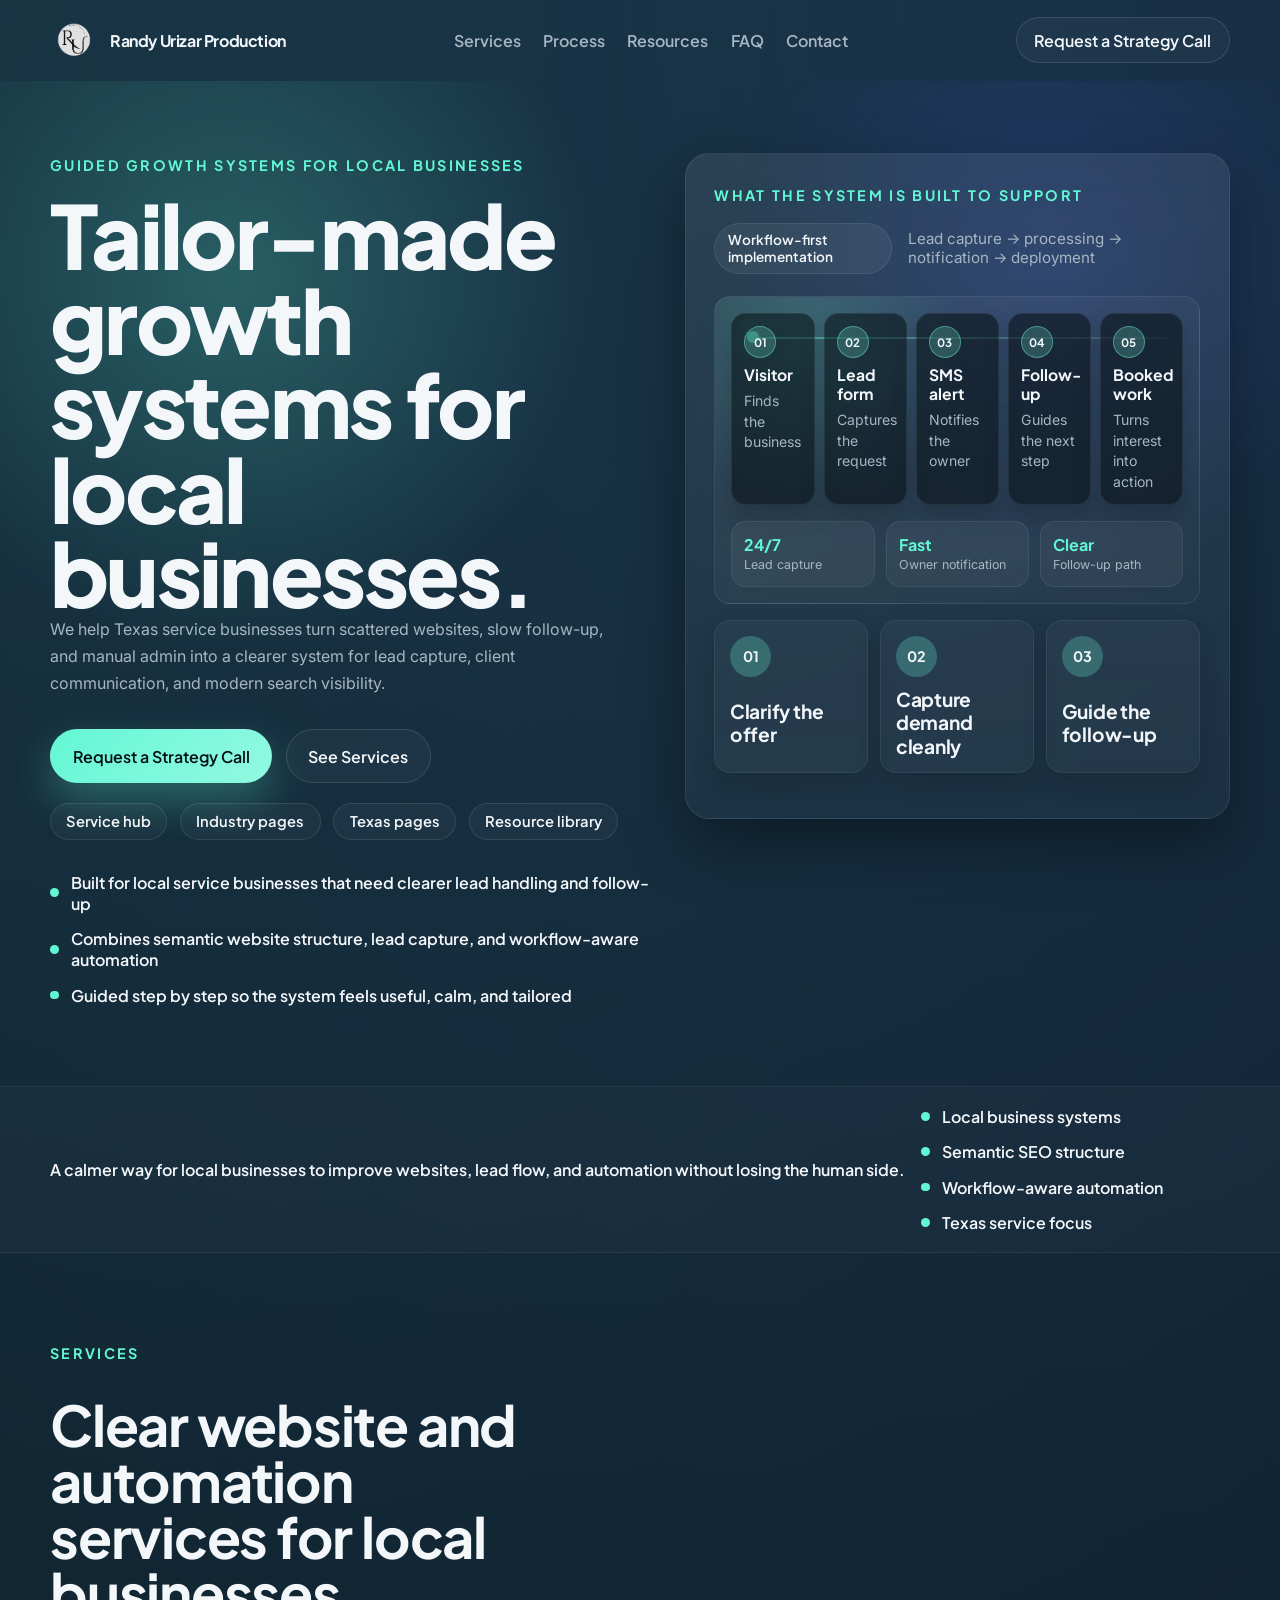
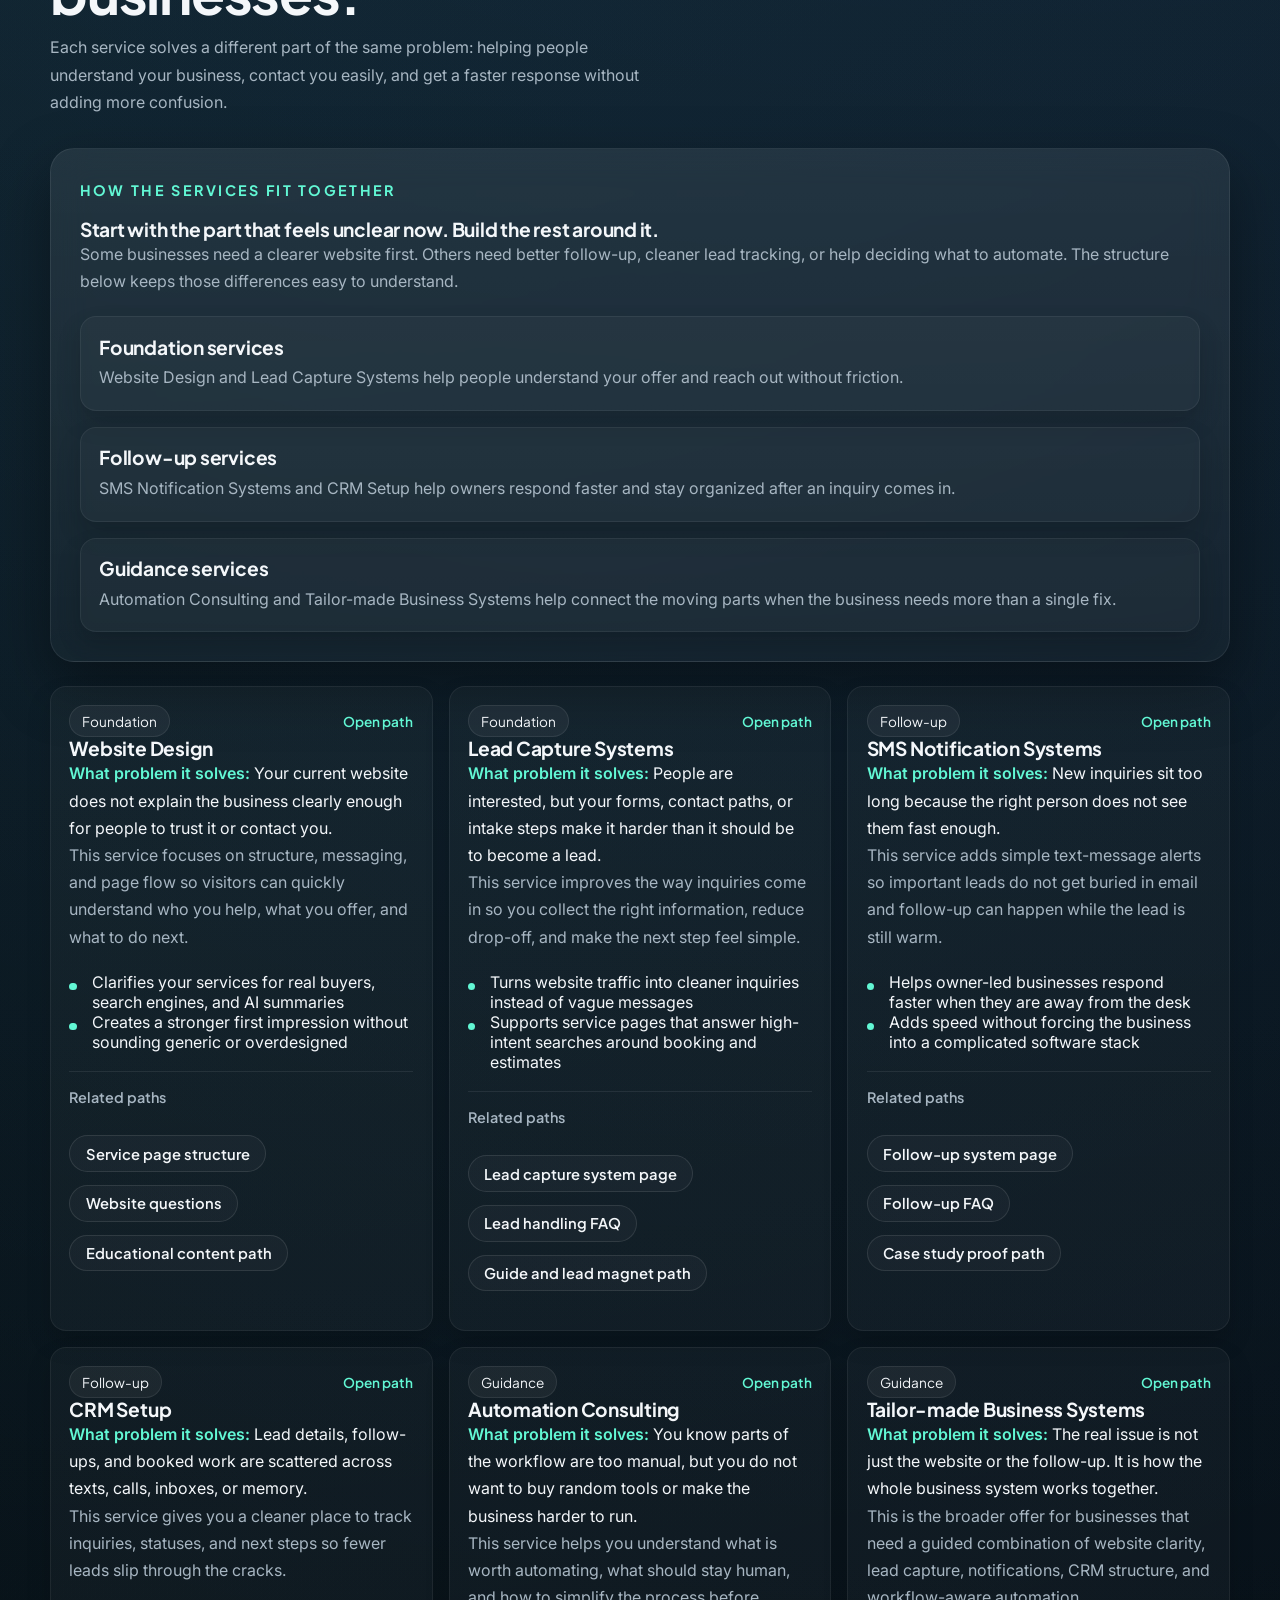
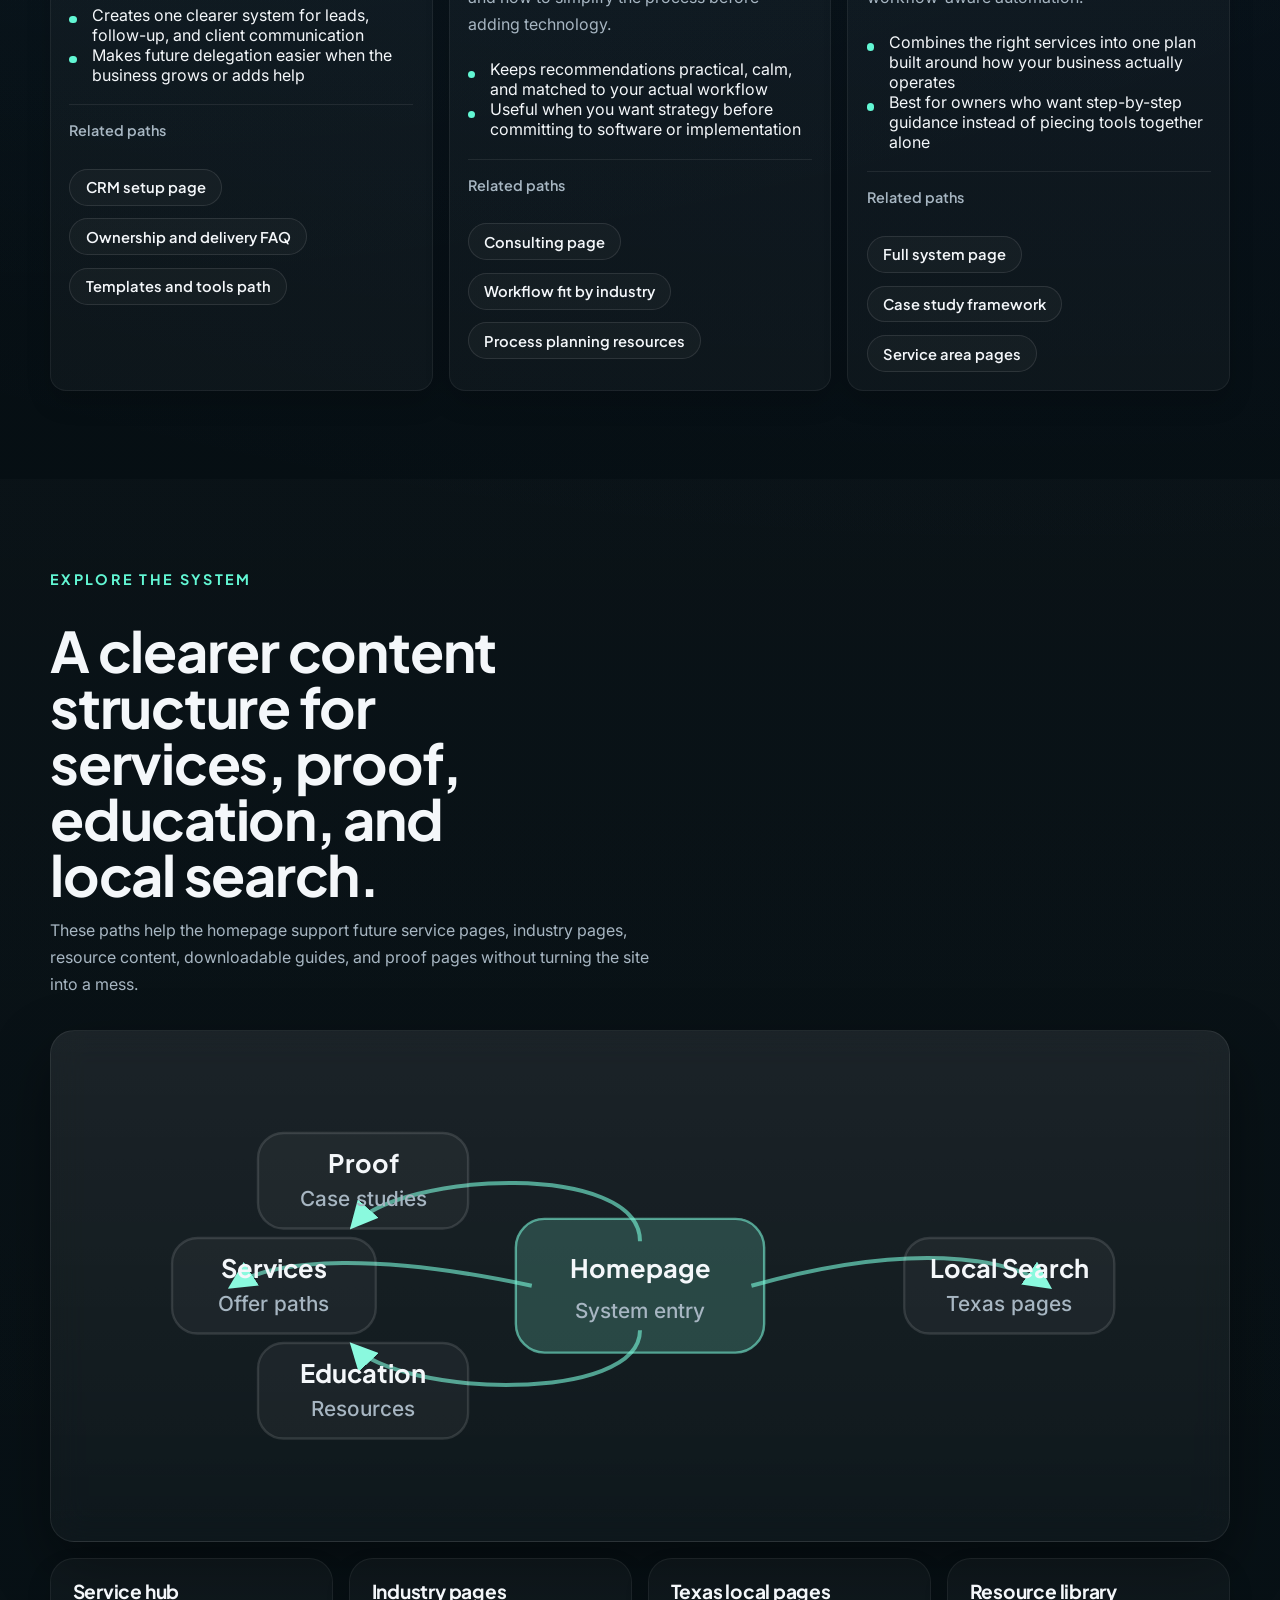
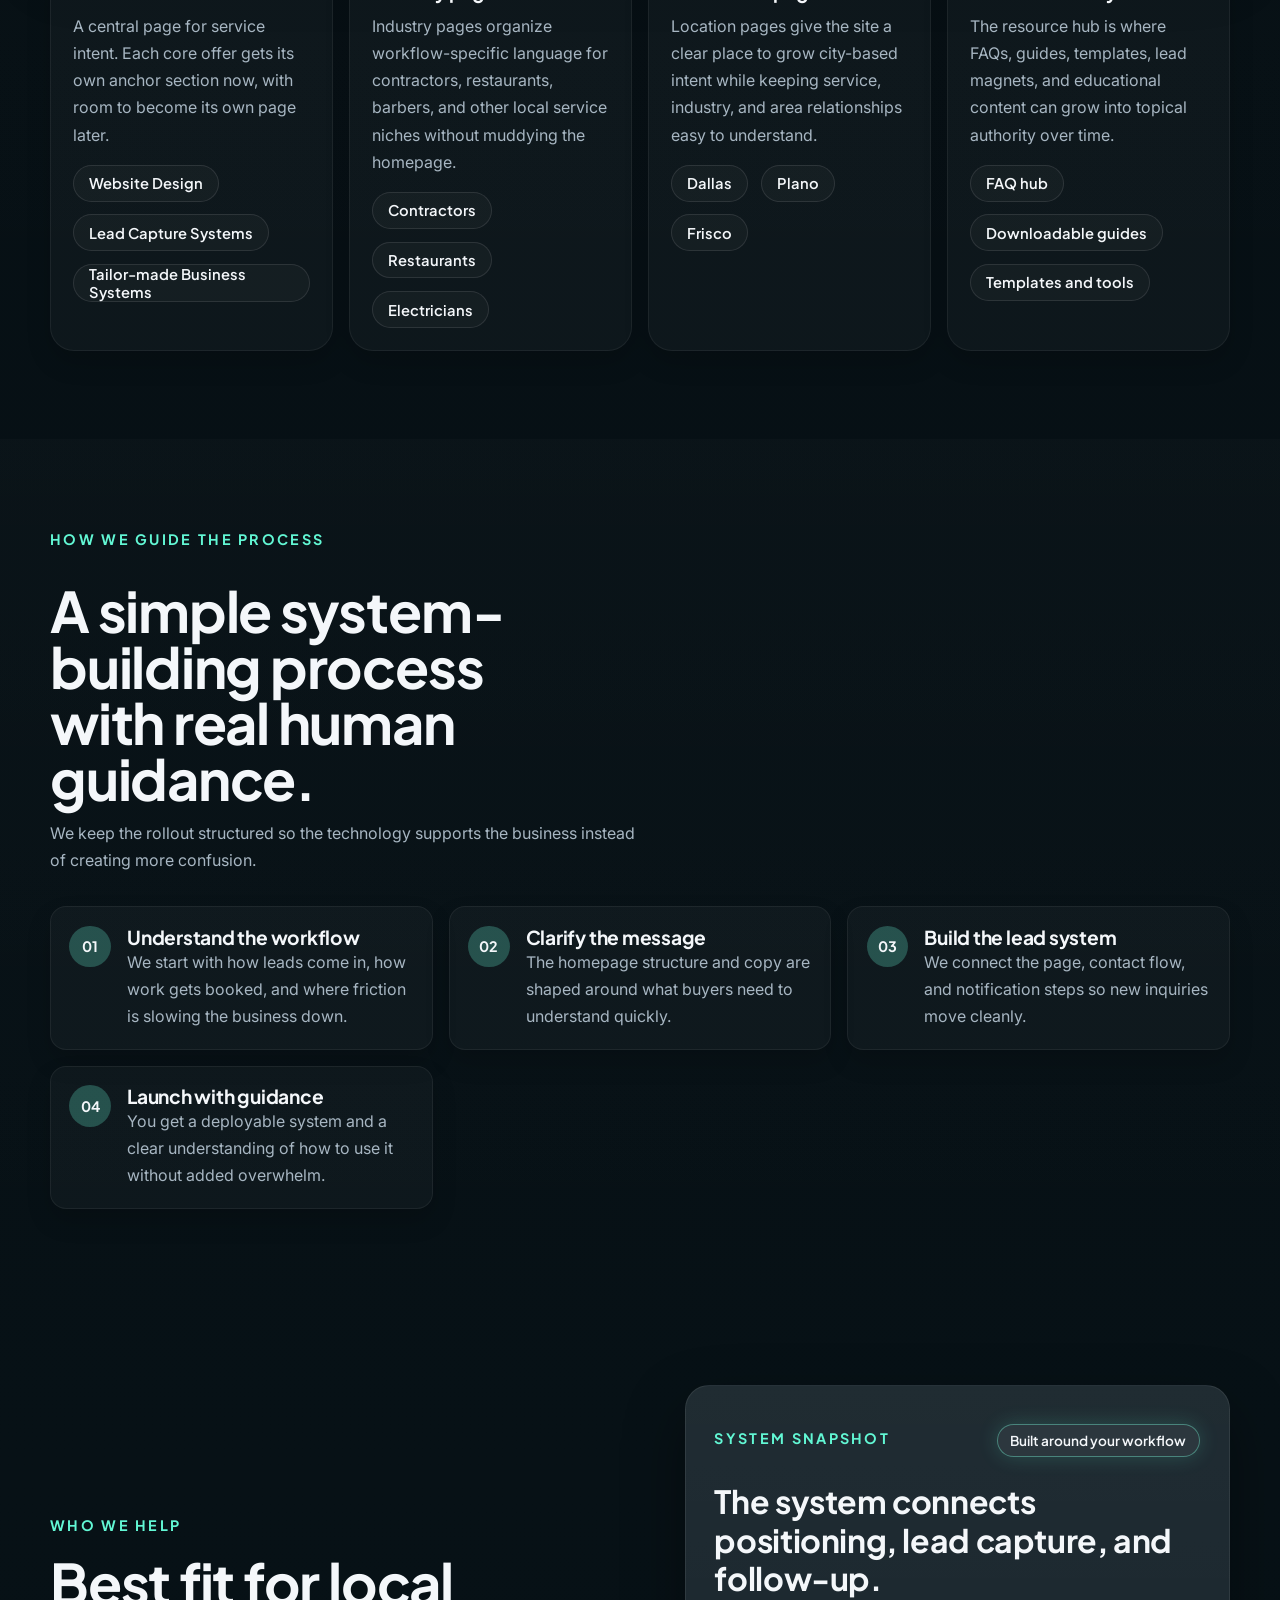
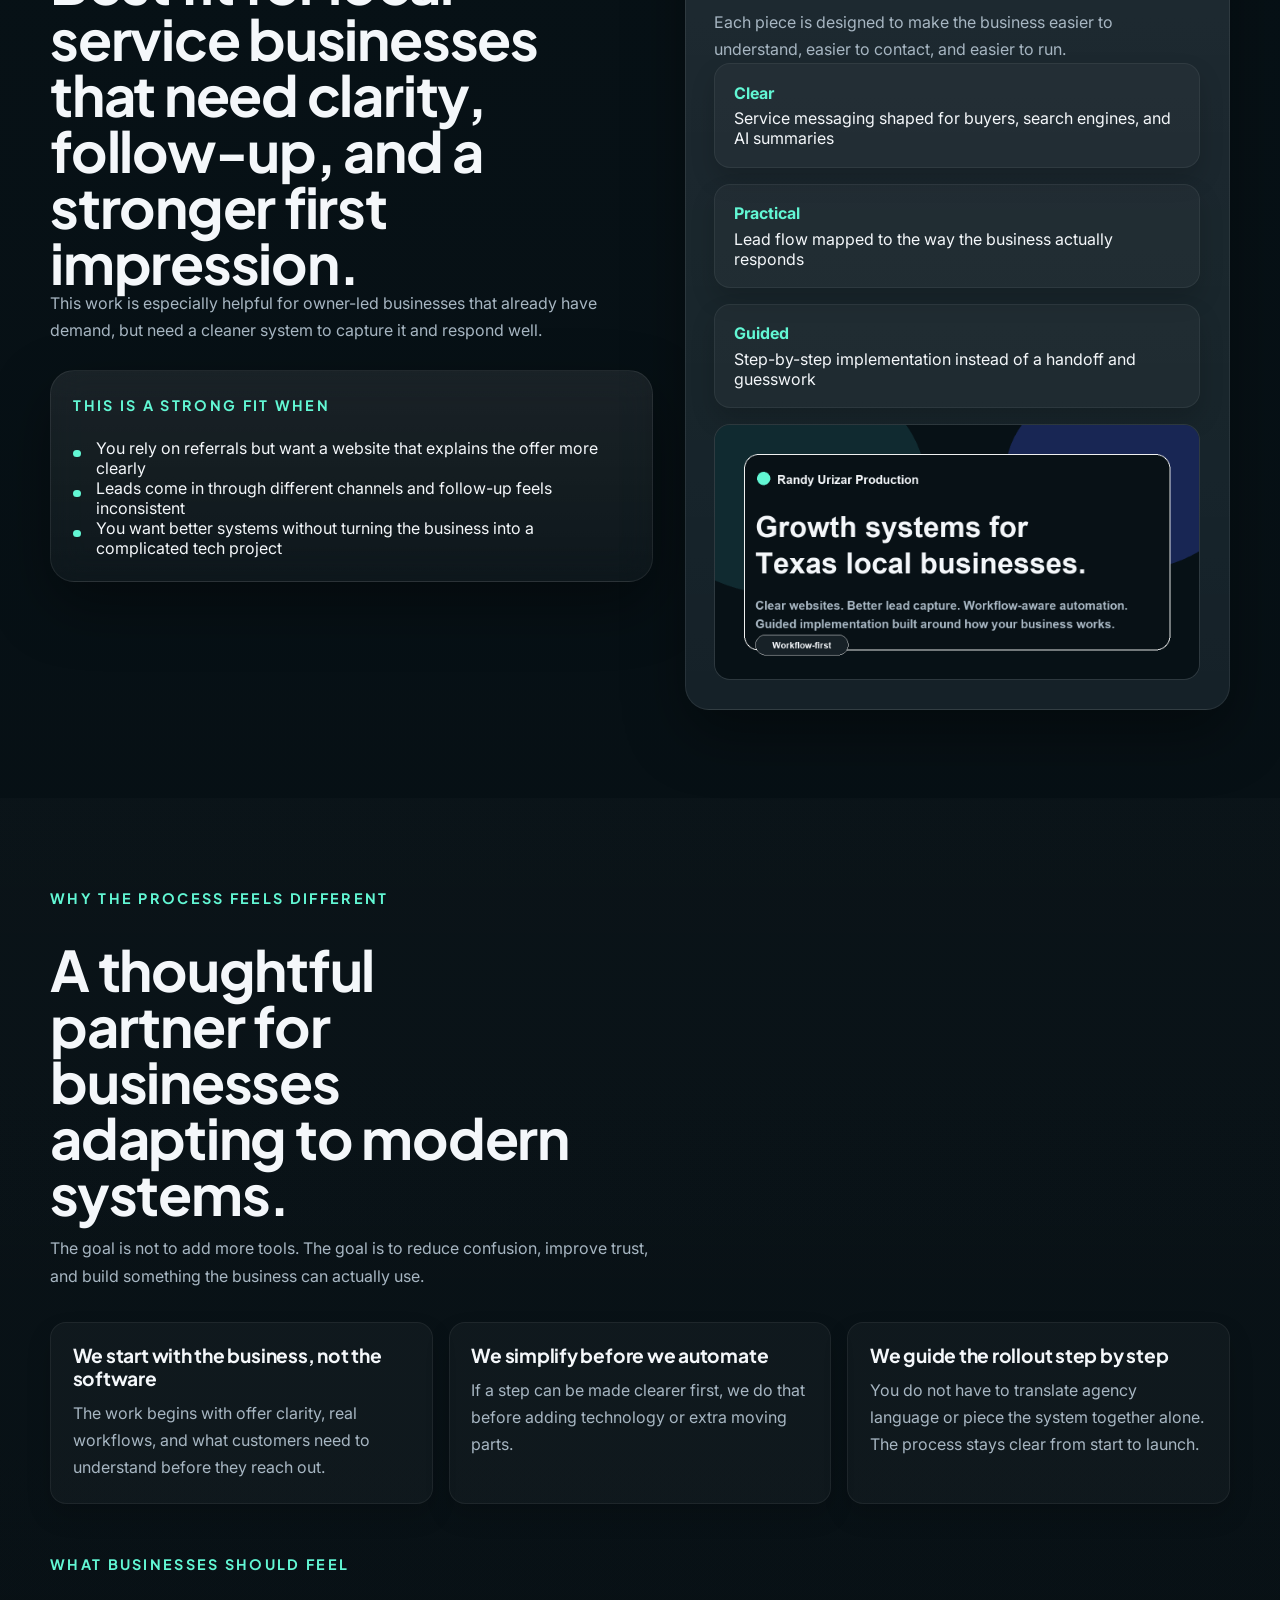
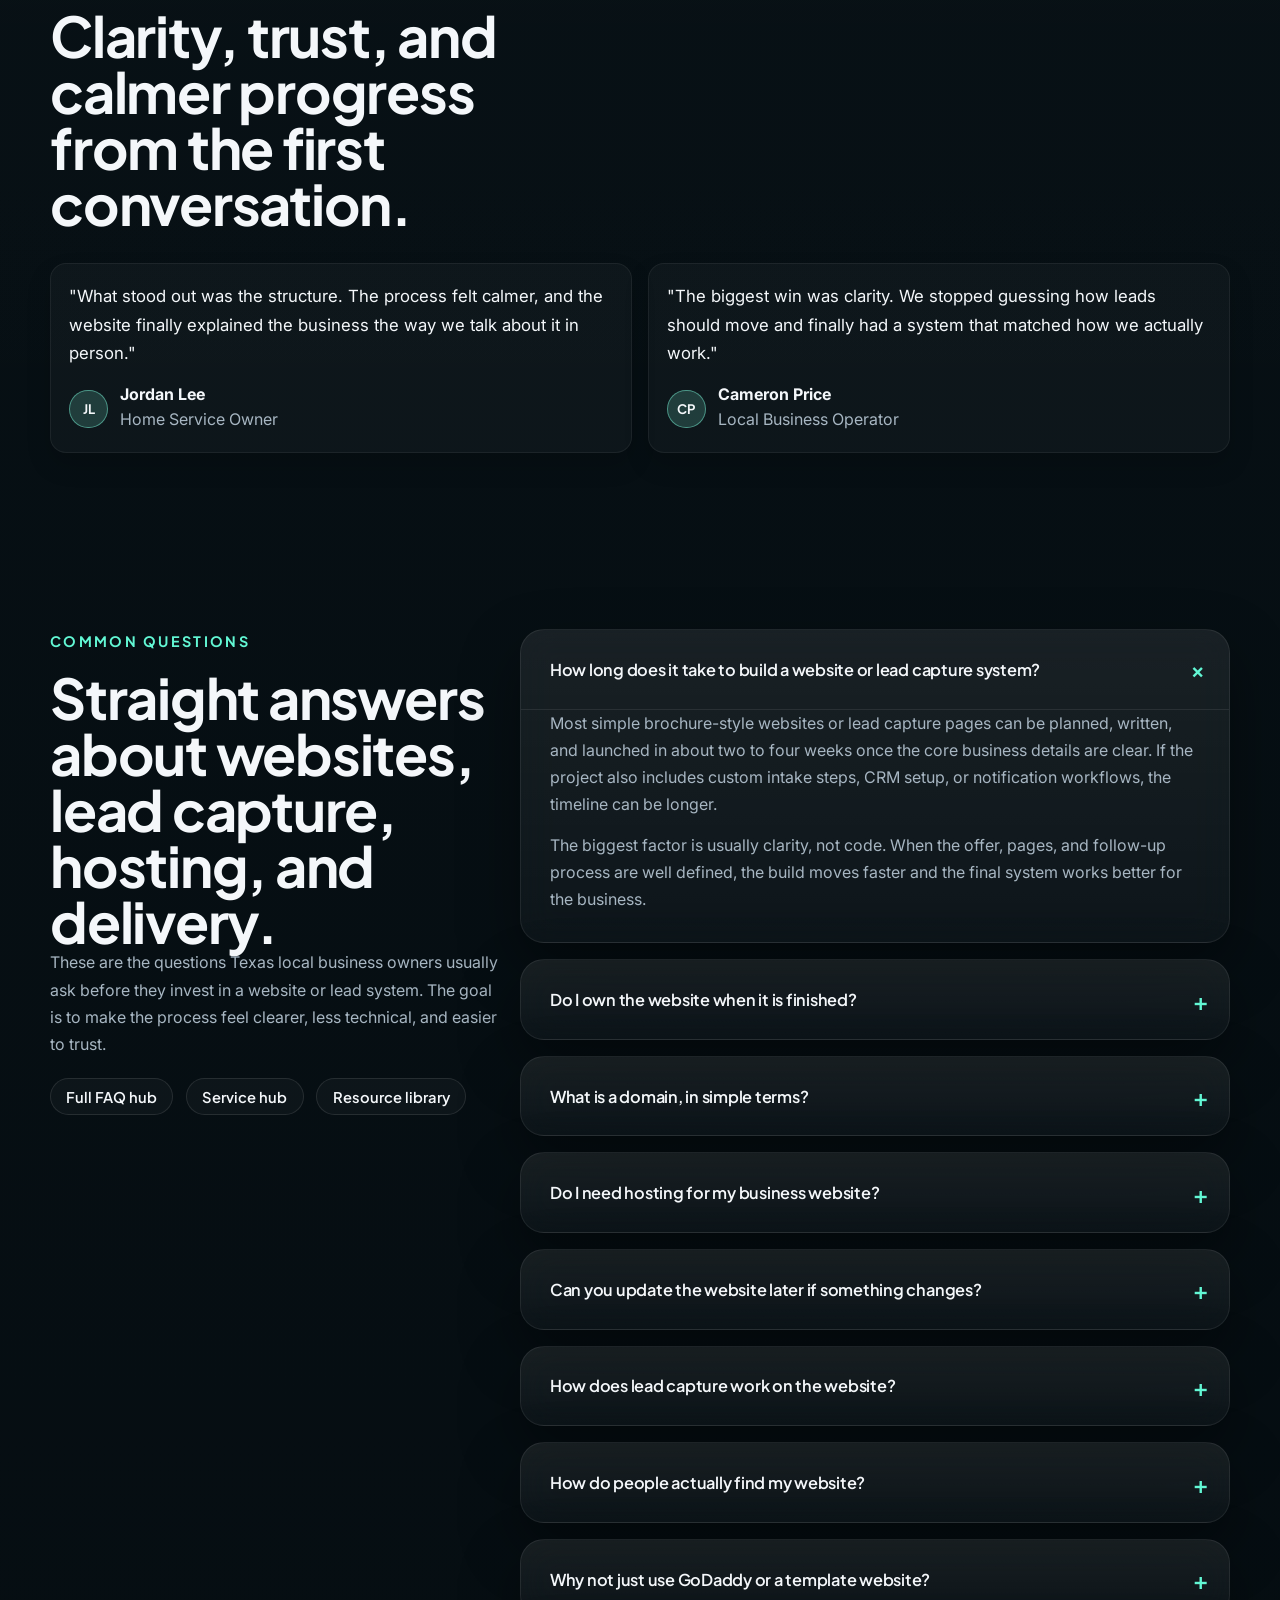
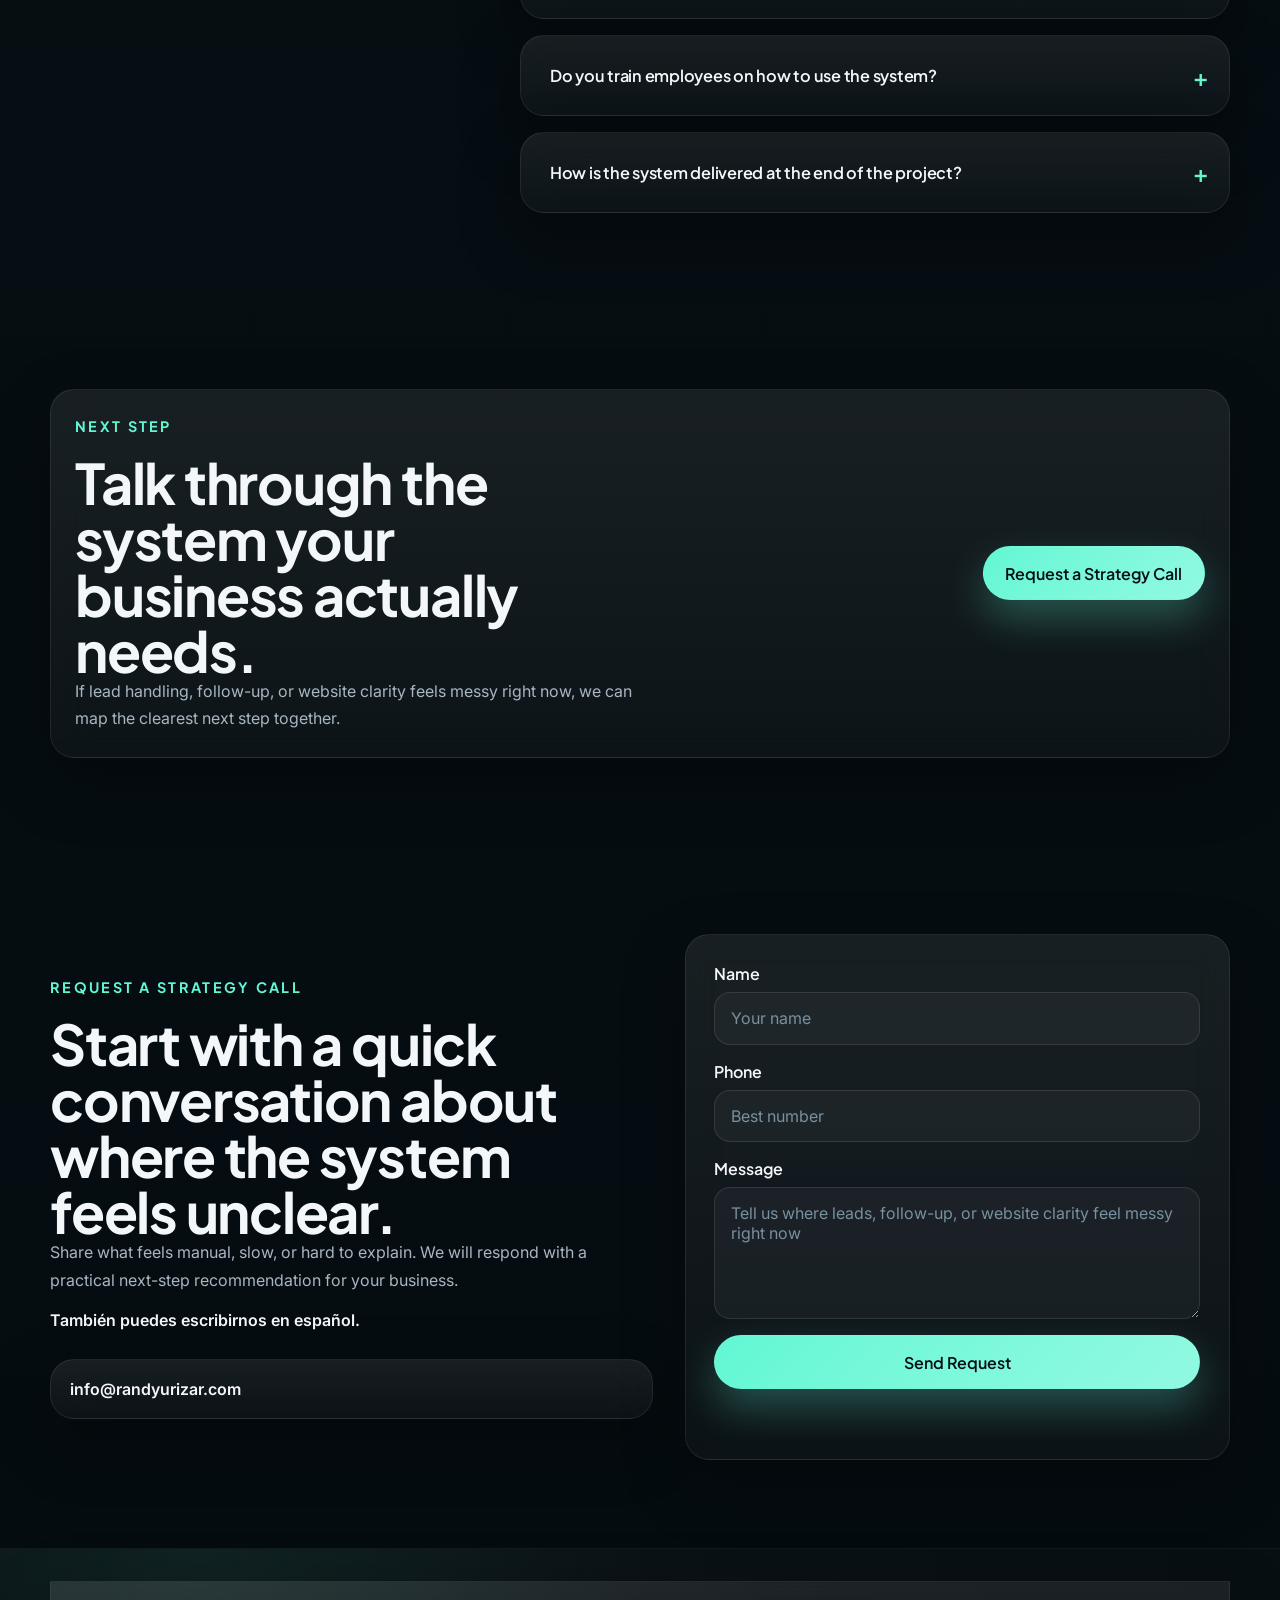
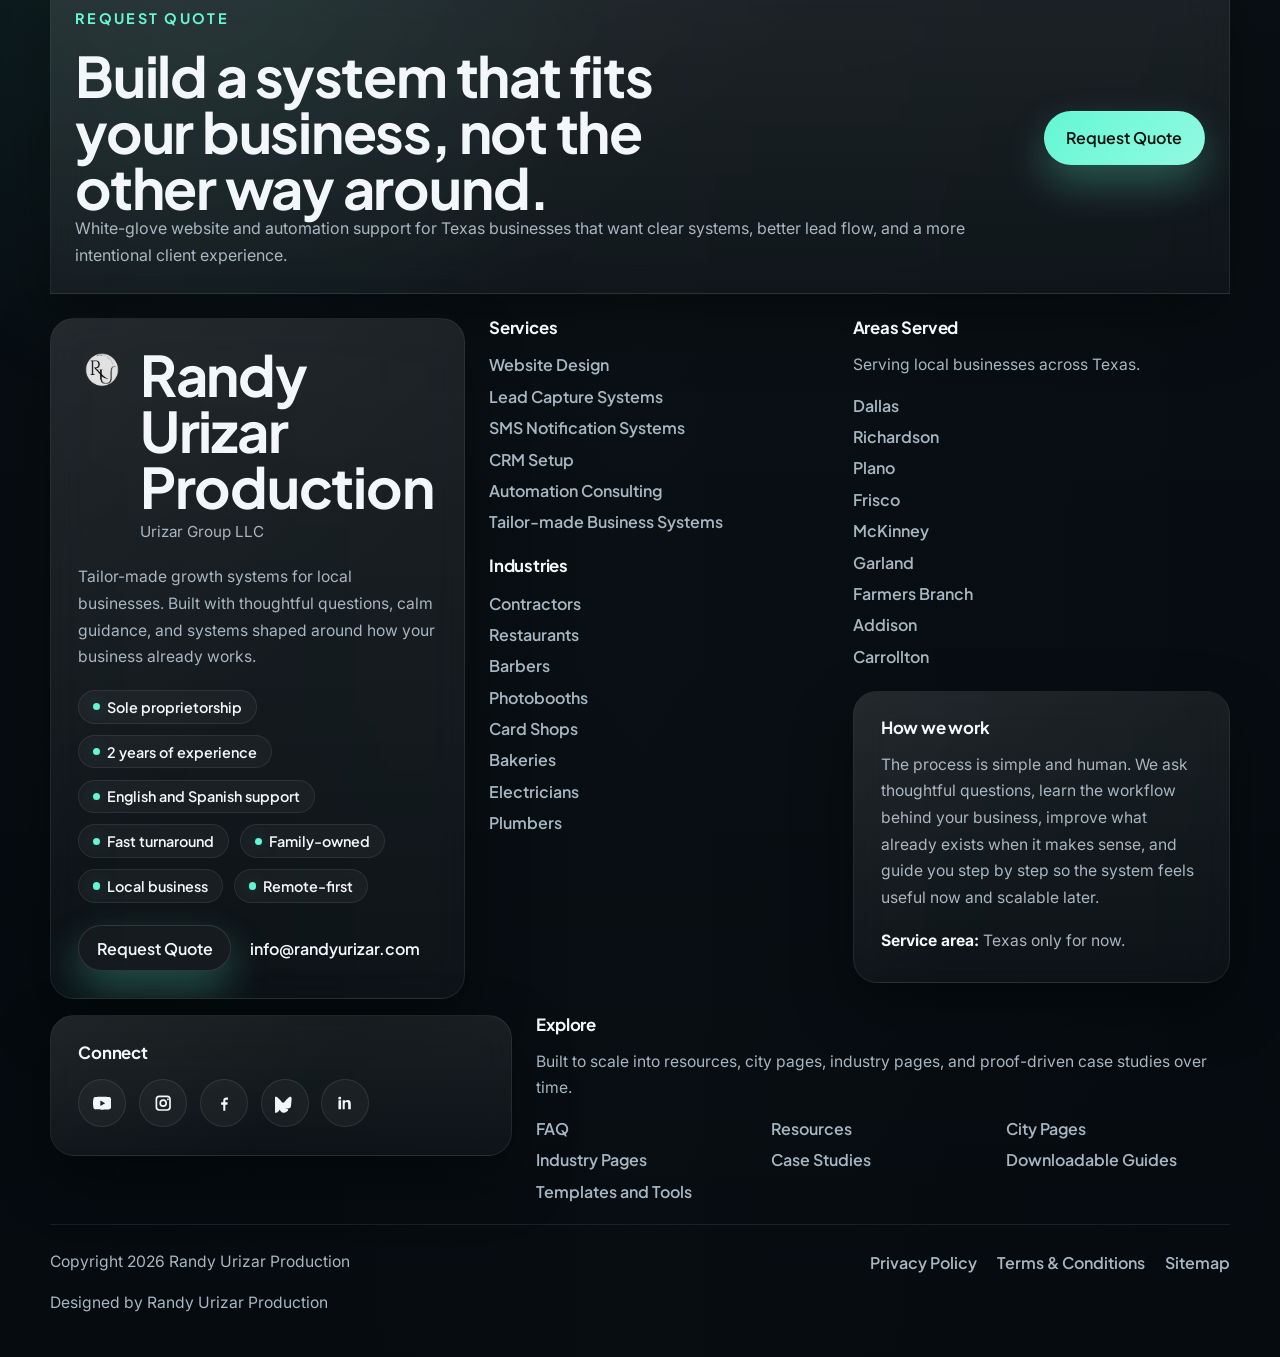
==== index.html @ 84fb735e "Improve site proof and branding" ====
<!DOCTYPE html>
<html lang="en">
  <head>
    <meta charset="UTF-8" />
    <meta name="viewport" content="width=device-width, initial-scale=1.0" />
    <title>Growth Systems for Texas Local Businesses | Randy Urizar Production</title>
    <meta
      id="metaDescription"
      name="description"
      content="Tailor-made growth systems for Texas local businesses. Get a clear website, stronger lead capture, workflow-aware automation, and guided implementation built around how your business works."
    />
    <meta name="robots" id="metaRobots" content="index, follow, max-image-preview:large" />
    <meta name="theme-color" id="metaThemeColor" content="#071116" />
    <meta name="author" content="Randy Urizar Production" />
    <link rel="canonical" id="canonicalLink" href="https://randyurizar.com/" />
    <meta
      id="metaOgTitle"
      property="og:title"
      content="Growth Systems for Texas Local Businesses | Randy Urizar Production"
    />
    <meta
      id="metaOgDescription"
      property="og:description"
      content="Tailor-made growth systems for Texas local businesses. Get a clear website, stronger lead capture, workflow-aware automation, and guided implementation built around how your business works."
    />
    <meta property="og:url" id="metaOgUrl" content="https://randyurizar.com/" />
    <meta property="og:site_name" id="metaOgSiteName" content="Randy Urizar Production" />
    <meta property="og:type" content="website" />
    <meta property="og:locale" id="metaOgLocale" content="en_US" />
    <meta
      property="og:image"
      id="metaOgImage"
      content="https://randyurizar.com/assets/images/og/randy-urizar-production-home.png"
    />
    <meta property="og:image:type" content="image/png" />
    <meta
      property="og:image:alt"
      id="metaOgImageAlt"
      content="Randy Urizar Production social preview for Texas local business growth systems"
    />
    <meta property="og:image:width" content="1200" />
    <meta property="og:image:height" content="630" />
    <meta name="twitter:card" content="summary_large_image" />
    <meta
      name="twitter:title"
      id="metaTwitterTitle"
      content="Growth Systems for Texas Local Businesses | Randy Urizar Production"
    />
    <meta
      name="twitter:description"
      id="metaTwitterDescription"
      content="Tailor-made growth systems for Texas local businesses. Get a clear website, stronger lead capture, workflow-aware automation, and guided implementation built around how your business works."
    />
    <meta
      name="twitter:image"
      id="metaTwitterImage"
      content="https://randyurizar.com/assets/images/og/randy-urizar-production-home.png"
    />
    <link rel="icon" type="image/png" sizes="32x32" href="/assets/icons/favicon-32x32.png?v=rn-20260529" />
    <link rel="icon" type="image/png" sizes="16x16" href="/assets/icons/favicon-16x16.png?v=rn-20260529" />
    <link rel="shortcut icon" href="/assets/icons/favicon.ico?v=rn-20260529" />
    <link rel="apple-touch-icon" sizes="180x180" href="/assets/icons/apple-touch-icon.png?v=rn-20260529" />
    <link rel="preconnect" href="https://fonts.googleapis.com" />
    <link rel="preconnect" href="https://fonts.gstatic.com" crossorigin />
    <link
      href="https://fonts.googleapis.com/css2?family=Inter:wght@400;500;600;700&family=Plus+Jakarta+Sans:wght@500;600;700;800&display=swap"
      rel="stylesheet"
    />
    <script type="application/ld+json" id="structuredData"></script>
    <link rel="stylesheet" href="styles.css" />
  </head>
  <body id="pageTop">
    <a class="skip-link" href="#mainContent">Skip to main content</a>
    <div class="page-shell">
      <header class="site-header" id="siteHeader">
        <div class="container nav-wrap">
          <a class="brand-mark" href="#pageTop" aria-label="Go to top">
            <img
              src="/assets/icons/randy-urizar-logo.png"
              alt="Randy Urizar logo"
              class="brand-logo"
            />
            <span id="brandName">Randy Urizar Production</span>
          </a>

          <nav class="nav-links" aria-label="Primary navigation">
            <a href="#services">Services</a>
            <a href="#process">Process</a>
            <a href="/resources/">Resources</a>
            <a href="#faq">FAQ</a>
            <a href="#contact">Contact</a>
          </nav>

          <a class="button button-small" href="#contact" id="navCta">Request a Strategy Call</a>
        </div>
      </header>

      <main id="mainContent" tabindex="-1">
        <section class="hero-section" aria-labelledby="heroHeadline">
          <div class="hero-backdrop" aria-hidden="true"></div>
          <div class="container hero-grid">
            <div class="hero-copy" data-reveal>
              <p class="eyebrow" id="heroEyebrow">Guided growth systems for local businesses</p>
              <h1 id="heroHeadline">Tailor-made growth systems for local businesses.</h1>
              <p class="hero-subheadline" id="heroSubheadline">
                We help Texas service businesses turn scattered websites, slow follow-up, and manual admin into a clearer system for lead capture, client communication, and modern search visibility.
              </p>

              <div class="hero-actions">
                <a class="button button-primary" href="#contact" id="heroCta">Request a Strategy Call</a>
                <a class="button button-secondary" href="#services">See Services</a>
              </div>

              <div class="context-link-row" id="heroExploreLinks" aria-label="Explore core content paths"></div>

              <ul class="hero-points" id="heroPoints" aria-label="Core benefits"></ul>
            </div>

            <aside class="hero-panel" data-reveal aria-labelledby="heroWorkflowHeading">
              <div class="hero-card glass-card">
                <p class="mini-label" id="heroWorkflowHeading">What the system is built to support</p>
                <div class="panel-status">
                  <span class="status-pill" id="heroWorkflowPill">Workflow-first implementation</span>
                  <span class="status-copy" id="heroWorkflowStatus">Lead capture -> processing -> notification -> deployment</span>
                </div>

                <div class="hero-system-map" aria-label="Lead capture system flow">
                  <div class="system-flow" id="heroSystemFlow"></div>
                  <div class="system-metrics" id="heroSystemMetrics"></div>
                </div>

                <ol class="workflow-list" id="heroWorkflowList"></ol>
              </div>
            </aside>
          </div>
        </section>

        <section class="trust-strip" data-reveal aria-labelledby="trustHeading">
          <div class="container trust-grid">
            <p class="trust-heading" id="trustHeading">
              A calmer way for local businesses to improve websites, lead flow, and automation without losing the human side.
            </p>
            <ul class="trust-items" id="trustItems" aria-label="Key trust topics">
              <li class="trust-item">Local business systems</li>
              <li class="trust-item">Semantic SEO structure</li>
              <li class="trust-item">Workflow-aware automation</li>
              <li class="trust-item">Texas service focus</li>
            </ul>
          </div>
        </section>

        <section class="section" id="services" aria-labelledby="servicesHeadline">
          <div class="container">
            <div class="section-header" data-reveal>
              <p class="eyebrow" id="servicesEyebrow">Services</p>
              <h2 id="servicesHeadline">Clear website and automation services for local businesses.</h2>
              <p id="servicesDescription">
                Each service solves a different part of the same problem: helping people understand your business, contact you easily, and get a faster response without adding more confusion.
              </p>
            </div>

            <div class="services-intro-grid">
              <aside class="services-summary glass-card" data-reveal aria-labelledby="servicesSummaryHeadline">
                <p class="mini-label" id="servicesSummaryLabel">How the services fit together</p>
                <h3 id="servicesSummaryHeadline">Start with the part that feels unclear now. Build the rest around it.</h3>
                <p id="servicesSummaryDescription">
                  Some businesses need a clearer website first. Others need better follow-up, cleaner lead tracking, or help deciding what to automate. The service list below keeps those differences easy to understand.
                </p>

                <div class="services-summary-list" id="servicesSummaryList"></div>
              </aside>

              <div class="services-grid" id="servicesGrid">
                <article class="service-card" data-reveal aria-labelledby="websiteDesignTitle">
                  <div class="service-card-top">
                    <span class="service-kind">Foundation</span>
                    <a class="service-link" href="/services/#website-design">Open path</a>
                  </div>
                  <h3 id="websiteDesignTitle"><a href="/services/#website-design">Website Design</a></h3>
                  <p class="service-problem"><strong>What problem it solves:</strong> Your current website does not explain the business clearly enough for people to trust it or contact you.</p>
                  <p>This service focuses on structure, messaging, and page flow so visitors can quickly understand who you help, what you offer, and what to do next.</p>
                  <ul class="service-points">
                    <li>Clarifies your services for real buyers, search engines, and AI summaries</li>
                    <li>Creates a stronger first impression without sounding generic or overdesigned</li>
                  </ul>
                  <nav class="service-related-links" aria-label="Related paths for Website Design">
                    <span class="service-related-label">Related paths</span>
                    <div class="context-link-row">
                      <a class="context-link-chip" href="/services/#website-design">Service page structure</a>
                      <a class="context-link-chip" href="/faq/#website-questions">Website questions</a>
                      <a class="context-link-chip" href="/resources/#educational-content">Educational content path</a>
                    </div>
                  </nav>
                </article>

                <article class="service-card" data-reveal aria-labelledby="leadCaptureSystemsTitle">
                  <div class="service-card-top">
                    <span class="service-kind">Foundation</span>
                    <a class="service-link" href="/services/#lead-capture-systems">Open path</a>
                  </div>
                  <h3 id="leadCaptureSystemsTitle"><a href="/services/#lead-capture-systems">Lead Capture Systems</a></h3>
                  <p class="service-problem"><strong>What problem it solves:</strong> People are interested, but your forms, contact paths, or intake steps make it harder than it should be to become a lead.</p>
                  <p>This service improves the way inquiries come in so you collect the right information, reduce drop-off, and make the next step feel simple.</p>
                  <ul class="service-points">
                    <li>Turns website traffic into cleaner inquiries instead of vague messages</li>
                    <li>Supports service pages that answer high-intent searches around booking and estimates</li>
                  </ul>
                  <nav class="service-related-links" aria-label="Related paths for Lead Capture Systems">
                    <span class="service-related-label">Related paths</span>
                    <div class="context-link-row">
                      <a class="context-link-chip" href="/services/#lead-capture-systems">Lead capture system page</a>
                      <a class="context-link-chip" href="/faq/#lead-capture-questions">Lead handling FAQ</a>
                      <a class="context-link-chip" href="/resources/#lead-magnets">Guide and lead magnet path</a>
                    </div>
                  </nav>
                </article>

                <article class="service-card" data-reveal aria-labelledby="smsNotificationSystemsTitle">
                  <div class="service-card-top">
                    <span class="service-kind">Follow-up</span>
                    <a class="service-link" href="/services/#sms-notification-systems">Open path</a>
                  </div>
                  <h3 id="smsNotificationSystemsTitle"><a href="/services/#sms-notification-systems">SMS Notification Systems</a></h3>
                  <p class="service-problem"><strong>What problem it solves:</strong> New inquiries sit too long because the right person does not see them fast enough.</p>
                  <p>This service adds simple text-message alerts so important leads do not get buried in email and follow-up can happen while the lead is still warm.</p>
                  <ul class="service-points">
                    <li>Helps owner-led businesses respond faster when they are away from the desk</li>
                    <li>Adds speed without forcing the business into a complicated software stack</li>
                  </ul>
                  <nav class="service-related-links" aria-label="Related paths for SMS Notification Systems">
                    <span class="service-related-label">Related paths</span>
                    <div class="context-link-row">
                      <a class="context-link-chip" href="/services/#sms-notification-systems">Follow-up system page</a>
                      <a class="context-link-chip" href="/faq/#follow-up-questions">Follow-up FAQ</a>
                      <a class="context-link-chip" href="/case-studies/#follow-up-results">Case study proof path</a>
                    </div>
                  </nav>
                </article>

                <article class="service-card" data-reveal aria-labelledby="crmSetupTitle">
                  <div class="service-card-top">
                    <span class="service-kind">Follow-up</span>
                    <a class="service-link" href="/services/#crm-setup">Open path</a>
                  </div>
                  <h3 id="crmSetupTitle"><a href="/services/#crm-setup">CRM Setup</a></h3>
                  <p class="service-problem"><strong>What problem it solves:</strong> Lead details, follow-ups, and booked work are scattered across texts, calls, inboxes, or memory.</p>
                  <p>This service gives you a cleaner place to track inquiries, statuses, and next steps so fewer leads slip through the cracks.</p>
                  <ul class="service-points">
                    <li>Creates one clearer system for leads, follow-up, and client communication</li>
                    <li>Makes future delegation easier when the business grows or adds help</li>
                  </ul>
                  <nav class="service-related-links" aria-label="Related paths for CRM Setup">
                    <span class="service-related-label">Related paths</span>
                    <div class="context-link-row">
                      <a class="context-link-chip" href="/services/#crm-setup">CRM setup page</a>
                      <a class="context-link-chip" href="/faq/#ownership-questions">Ownership and delivery FAQ</a>
                      <a class="context-link-chip" href="/resources/#templates-tools">Templates and tools path</a>
                    </div>
                  </nav>
                </article>

                <article class="service-card" data-reveal aria-labelledby="automationConsultingTitle">
                  <div class="service-card-top">
                    <span class="service-kind">Guidance</span>
                    <a class="service-link" href="/services/#automation-consulting">Open path</a>
                  </div>
                  <h3 id="automationConsultingTitle"><a href="/services/#automation-consulting">Automation Consulting</a></h3>
                  <p class="service-problem"><strong>What problem it solves:</strong> You know parts of the workflow are too manual, but you do not want to buy random tools or make the business harder to run.</p>
                  <p>This service helps you understand what is worth automating, what should stay human, and how to simplify the process before adding technology.</p>
                  <ul class="service-points">
                    <li>Keeps recommendations practical, calm, and matched to your actual workflow</li>
                    <li>Useful when you want strategy before committing to software or implementation</li>
                  </ul>
                  <nav class="service-related-links" aria-label="Related paths for Automation Consulting">
                    <span class="service-related-label">Related paths</span>
                    <div class="context-link-row">
                      <a class="context-link-chip" href="/services/#automation-consulting">Consulting page</a>
                      <a class="context-link-chip" href="/industries/">Workflow fit by industry</a>
                      <a class="context-link-chip" href="/resources/#downloadable-guides">Process planning resources</a>
                    </div>
                  </nav>
                </article>

                <article class="service-card" data-reveal aria-labelledby="tailorMadeBusinessSystemsTitle">
                  <div class="service-card-top">
                    <span class="service-kind">Guidance</span>
                    <a class="service-link" href="/services/#tailor-made-business-systems">Open path</a>
                  </div>
                  <h3 id="tailorMadeBusinessSystemsTitle"><a href="/services/#tailor-made-business-systems">Tailor-made Business Systems</a></h3>
                  <p class="service-problem"><strong>What problem it solves:</strong> The real issue is not just the website or the follow-up. It is how the whole business system works together.</p>
                  <p>This is the broader offer for businesses that need a guided combination of website clarity, lead capture, notifications, CRM structure, and workflow-aware automation.</p>
                  <ul class="service-points">
                    <li>Combines the right services into one plan built around how your business actually operates</li>
                    <li>Best for owners who want step-by-step guidance instead of piecing tools together alone</li>
                  </ul>
                  <nav class="service-related-links" aria-label="Related paths for Tailor-made Business Systems">
                    <span class="service-related-label">Related paths</span>
                    <div class="context-link-row">
                      <a class="context-link-chip" href="/services/#tailor-made-business-systems">Full system page</a>
                      <a class="context-link-chip" href="/case-studies/#system-results">Case study framework</a>
                      <a class="context-link-chip" href="/texas/">Service area pages</a>
                    </div>
                  </nav>
                </article>
              </div>
            </div>
          </div>
        </section>

        <section class="section section-soft" id="architecture" aria-labelledby="architectureHeadline">
          <div class="container">
            <div class="section-header" data-reveal>
              <p class="eyebrow" id="architectureEyebrow">Explore the system</p>
              <h2 id="architectureHeadline">A clearer content structure for services, proof, education, and local search.</h2>
              <p id="architectureDescription">
                These paths help the homepage support future service pages, industry pages, resource content, downloadable guides, and proof pages without turning the site into a mess.
              </p>
            </div>

            <div class="architecture-map glass-card" data-reveal>
              <svg
                viewBox="0 0 720 300"
                role="img"
                aria-labelledby="architectureMapTitle architectureMapDesc"
                focusable="false"
              >
                <title id="architectureMapTitle">Content architecture map</title>
                <desc id="architectureMapDesc">
                  The homepage connects service pages, proof pages, educational resources, and local search pages into one reusable website system.
                </desc>
                <defs>
                  <marker id="mapArrow" viewBox="0 0 10 10" refX="8" refY="5" markerWidth="7" markerHeight="7" orient="auto-start-reverse">
                    <path d="M 0 0 L 10 5 L 0 10 z" />
                  </marker>
                </defs>
                <g class="map-lines" fill="none" marker-end="url(#mapArrow)">
                  <path d="M360 122 C360 72 210 78 180 112" />
                  <path d="M430 150 C530 122 590 132 616 150" />
                  <path d="M360 178 C360 224 210 220 180 188" />
                  <path d="M292 150 C198 130 132 132 104 150" />
                </g>
                <g class="map-node map-node-center">
                  <rect x="282" y="108" width="156" height="84" rx="18" />
                  <text x="360" y="145" text-anchor="middle">Homepage</text>
                  <text x="360" y="170" text-anchor="middle">System entry</text>
                </g>
                <g class="map-node">
                  <rect x="66" y="120" width="128" height="60" rx="16" />
                  <text x="130" y="145" text-anchor="middle">Services</text>
                  <text x="130" y="166" text-anchor="middle">Offer paths</text>
                </g>
                <g class="map-node">
                  <rect x="120" y="54" width="132" height="60" rx="16" />
                  <text x="186" y="79" text-anchor="middle">Proof</text>
                  <text x="186" y="100" text-anchor="middle">Case studies</text>
                </g>
                <g class="map-node">
                  <rect x="120" y="186" width="132" height="60" rx="16" />
                  <text x="186" y="211" text-anchor="middle">Education</text>
                  <text x="186" y="232" text-anchor="middle">Resources</text>
                </g>
                <g class="map-node">
                  <rect x="526" y="120" width="132" height="60" rx="16" />
                  <text x="592" y="145" text-anchor="middle">Local Search</text>
                  <text x="592" y="166" text-anchor="middle">Texas pages</text>
                </g>
              </svg>
            </div>

            <div class="architecture-grid" id="architectureGrid"></div>
          </div>
        </section>

        <section class="section section-soft" id="process" aria-labelledby="stepsHeadline">
          <div class="container">
            <div class="section-header" data-reveal>
              <p class="eyebrow" id="stepsEyebrow">How we guide the process</p>
              <h2 id="stepsHeadline">A simple system-building process with real human guidance.</h2>
              <p id="stepsDescription">
                We keep the rollout structured so the technology supports the business instead of creating more confusion.
              </p>
            </div>

            <ol class="steps-grid" id="stepsGrid">
              <li class="step-card" data-reveal>
                <span class="step-number">01</span>
                <div>
                  <h3>Understand the workflow</h3>
                  <p>We start with how leads come in, how work gets booked, and where friction is slowing the business down.</p>
                </div>
              </li>
              <li class="step-card" data-reveal>
                <span class="step-number">02</span>
                <div>
                  <h3>Clarify the message</h3>
                  <p>The homepage structure and copy are shaped around what buyers need to understand quickly.</p>
                </div>
              </li>
              <li class="step-card" data-reveal>
                <span class="step-number">03</span>
                <div>
                  <h3>Build the lead system</h3>
                  <p>We connect the page, contact flow, and notification steps so new inquiries move cleanly.</p>
                </div>
              </li>
              <li class="step-card" data-reveal>
                <span class="step-number">04</span>
                <div>
                  <h3>Launch with guidance</h3>
                  <p>You get a deployable system and a clear understanding of how to use it without added overwhelm.</p>
                </div>
              </li>
            </ol>
          </div>
        </section>

        <section class="section" id="fit" aria-labelledby="audienceHeadline">
          <div class="container preview-grid">
            <div class="preview-copy" data-reveal>
              <p class="eyebrow" id="audienceEyebrow">Who we help</p>
              <h2 id="audienceHeadline">Best fit for local service businesses that need clarity, follow-up, and a stronger first impression.</h2>
              <p id="audienceDescription">
                This work is especially helpful for owner-led businesses that already have demand, but need a cleaner system to capture it and respond well.
              </p>

              <div class="fit-panel glass-card">
                <p class="mini-label" id="audienceLabel">This is a strong fit when</p>
                <ul class="solution-list audience-list" id="audienceList"></ul>
              </div>
            </div>

            <div class="preview-panel" data-reveal>
              <div class="preview-card glass-card" id="previewCard">
                <div class="preview-card-top">
                  <p class="mini-label" id="fitCardLabel">System snapshot</p>
                  <span class="preview-chip" id="fitCardChip">Built around your workflow</span>
                </div>

                <h3 id="fitCardHeadline">The system connects positioning, lead capture, and follow-up.</h3>
                <p id="fitCardDescription">
                  Each piece is designed to make the business easier to understand, easier to contact, and easier to run.
                </p>

                <div class="preview-metrics" id="fitMetrics" aria-label="System strengths"></div>

                <figure class="proof-shot">
                  <img
                    src="/assets/images/og/randy-urizar-production-home.png"
                    alt="Production homepage preview showing the Randy Urizar Production growth systems message"
                    width="1200"
                    height="630"
                    loading="lazy"
                    decoding="async"
                  />
                  <figcaption class="visually-hidden">
                    Existing production homepage screenshot used as proof of the current system direction.
                  </figcaption>
                </figure>
              </div>
            </div>
          </div>
        </section>

        <section class="section section-soft" id="trust" aria-labelledby="trustHeadline">
          <div class="container">
            <div class="section-header" data-reveal>
              <p class="eyebrow" id="trustEyebrow">Why the process feels different</p>
              <h2 id="trustHeadline">A thoughtful partner for businesses adapting to modern systems.</h2>
              <p id="trustDescription">
                The goal is not to add more tools. The goal is to reduce confusion, improve trust, and build something the business can actually use.
              </p>
            </div>

            <div class="positioning-grid" id="positioningGrid" aria-label="Positioning highlights">
              <article class="positioning-card" data-reveal>
                <h3>We start with the business, not the software</h3>
                <p>The work begins with offer clarity, real workflows, and what customers need to understand before they reach out.</p>
              </article>

              <article class="positioning-card" data-reveal>
                <h3>We simplify before we automate</h3>
                <p>If a step can be made clearer first, we do that before adding technology or extra moving parts.</p>
              </article>

              <article class="positioning-card" data-reveal>
                <h3>We guide the rollout step by step</h3>
                <p>You do not have to translate agency language or piece the system together alone. The process stays clear from start to launch.</p>
              </article>
            </div>

            <div class="testimonial-wrap" id="testimonialWrap">
              <div class="section-header" data-reveal>
                <p class="eyebrow" id="testimonialsEyebrow">What businesses should feel</p>
                <h2 id="testimonialsHeadline">Clarity, trust, and calmer progress from the first conversation.</h2>
              </div>
              <div class="testimonials-grid" id="testimonialsGrid" aria-label="Client perspective">
                <article class="testimonial-card" data-reveal>
                  <blockquote>"What stood out was the structure. The process felt calmer, and the website finally explained the business the way we talk about it in person."</blockquote>
                  <div class="testimonial-meta">
                    <span class="testimonial-avatar" aria-hidden="true">JL</span>
                    <strong>Jordan Lee</strong>
                    <p>Home Service Owner</p>
                  </div>
                </article>

                <article class="testimonial-card" data-reveal>
                  <blockquote>"The biggest win was clarity. We stopped guessing how leads should move and finally had a system that matched how we actually work."</blockquote>
                  <div class="testimonial-meta">
                    <span class="testimonial-avatar" aria-hidden="true">CP</span>
                    <strong>Cameron Price</strong>
                    <p>Local Business Operator</p>
                  </div>
                </article>
              </div>
            </div>
          </div>
        </section>

        <section
          class="section"
          id="faq"
          aria-labelledby="faqHeadline"
          itemscope
          itemtype="https://schema.org/FAQPage"
        >
          <div class="container faq-grid">
            <div class="faq-intro" data-reveal>
              <p class="eyebrow" id="faqEyebrow">Common questions</p>
              <h2 id="faqHeadline">Straight answers about websites, lead capture, hosting, and delivery.</h2>
              <p id="faqDescription">
                These are the questions local business owners usually ask before they invest in a website or lead system. The goal is to make the process feel clearer, less technical, and easier to trust.
              </p>
              <div class="context-link-row" id="faqExploreLinks" aria-label="Explore supporting content"></div>
            </div>

            <div class="faq-list" id="faqList">
              <details class="faq-item glass-card" data-reveal itemscope itemprop="mainEntity" itemtype="https://schema.org/Question" open>
                <summary class="faq-question" itemprop="name">How long does it take to build a website or lead capture system?</summary>
                <div class="faq-answer" itemscope itemprop="acceptedAnswer" itemtype="https://schema.org/Answer">
                  <div class="faq-answer-text" itemprop="text">
                    <p>Most simple brochure-style websites or lead capture pages can be planned, written, and launched in about two to four weeks once the core business details are clear. If the project also includes custom intake steps, CRM setup, or notification workflows, the timeline can be longer.</p>
                    <p>The biggest factor is usually clarity, not code. When the offer, pages, and follow-up process are well defined, the build moves faster and the final system works better for the business.</p>
                  </div>
                </div>
              </details>

              <details class="faq-item glass-card" data-reveal itemscope itemprop="mainEntity" itemtype="https://schema.org/Question">
                <summary class="faq-question" itemprop="name">Do I own the website when it is finished?</summary>
                <div class="faq-answer" itemscope itemprop="acceptedAnswer" itemtype="https://schema.org/Answer">
                  <div class="faq-answer-text" itemprop="text">
                    <p>Yes. The goal is to build a system your business owns and can keep using. That includes the website files, the written content, and the accounts tied to the project whenever possible.</p>
                    <p>If the project uses a domain, hosting account, forms, or a CRM, those should be set up in a way that keeps control with your business. The process should feel like a handoff, not a lock-in.</p>
                  </div>
                </div>
              </details>

              <details class="faq-item glass-card" data-reveal itemscope itemprop="mainEntity" itemtype="https://schema.org/Question">
                <summary class="faq-question" itemprop="name">What is a domain, in simple terms?</summary>
                <div class="faq-answer" itemscope itemprop="acceptedAnswer" itemtype="https://schema.org/Answer">
                  <div class="faq-answer-text" itemprop="text">
                    <p>A domain is your website address on the internet, like yourbusiness.com. It is the name people type in, click on, or see in Google results.</p>
                    <p>A simple way to think about it is this: the domain is the address, and the website is what people see when they arrive. Most businesses pay to renew the domain once a year so they keep control of that address.</p>
                  </div>
                </div>
              </details>

              <details class="faq-item glass-card" data-reveal itemscope itemprop="mainEntity" itemtype="https://schema.org/Question">
                <summary class="faq-question" itemprop="name">Do I need hosting for my business website?</summary>
                <div class="faq-answer" itemscope itemprop="acceptedAnswer" itemtype="https://schema.org/Answer">
                  <div class="faq-answer-text" itemprop="text">
                    <p>Yes. Hosting is the service that stores your website files and makes the site available online. If the domain is the address, hosting is the place the website lives.</p>
                    <p>For a static business website, hosting can stay simple, fast, and affordable. The setup should not feel complicated, and it should be easy to connect the site to your domain and contact forms.</p>
                  </div>
                </div>
              </details>

              <details class="faq-item glass-card" data-reveal itemscope itemprop="mainEntity" itemtype="https://schema.org/Question">
                <summary class="faq-question" itemprop="name">Can you update the website later if something changes?</summary>
                <div class="faq-answer" itemscope itemprop="acceptedAnswer" itemtype="https://schema.org/Answer">
                  <div class="faq-answer-text" itemprop="text">
                    <p>Yes. Most local businesses need updates over time, whether that means changing service details, adding new photos, updating FAQs, adjusting city pages, or improving the contact flow.</p>
                    <p>The site should be built so updates are straightforward. That makes it easier for the business to request changes later without turning every small edit into a bigger technical project.</p>
                  </div>
                </div>
              </details>

              <details class="faq-item glass-card" data-reveal itemscope itemprop="mainEntity" itemtype="https://schema.org/Question">
                <summary class="faq-question" itemprop="name">How does lead capture work on the website?</summary>
                <div class="faq-answer" itemscope itemprop="acceptedAnswer" itemtype="https://schema.org/Answer">
                  <div class="faq-answer-text" itemprop="text">
                    <p>Lead capture is the part of the website that turns interest into a real inquiry. Usually that means a form, a call button, a text option, or a clear contact path that helps the visitor take the next step.</p>
                    <p>A good lead capture system collects the right information without overwhelming people. After someone reaches out, the inquiry can be sent to email, routed into a CRM, or trigger a notification so the business can follow up faster.</p>
                  </div>
                </div>
              </details>

              <details class="faq-item glass-card" data-reveal itemscope itemprop="mainEntity" itemtype="https://schema.org/Question">
                <summary class="faq-question" itemprop="name">How do people actually find my website?</summary>
                <div class="faq-answer" itemscope itemprop="acceptedAnswer" itemtype="https://schema.org/Answer">
                  <div class="faq-answer-text" itemprop="text">
                    <p>Most local businesses get found through a mix of Google search, Google Business Profile, referrals, map results, social links, and now AI-generated search answers. The website helps when it clearly explains the service, location, and next step.</p>
                    <p>That is why semantic structure matters. Clear headings, trustworthy copy, city-relevant language, and service-specific pages make it easier for search engines and AI systems to understand what the business does and who it serves.</p>
                  </div>
                </div>
              </details>

              <details class="faq-item glass-card" data-reveal itemscope itemprop="mainEntity" itemtype="https://schema.org/Question">
                <summary class="faq-question" itemprop="name">Why not just use GoDaddy or a template website?</summary>
                <div class="faq-answer" itemscope itemprop="acceptedAnswer" itemtype="https://schema.org/Answer">
                  <div class="faq-answer-text" itemprop="text">
                    <p>Templates can be useful for getting something online quickly, but they usually start from a generic layout instead of the real workflow of the business. That often leads to vague copy, weak trust signals, and contact paths that do not fit how the team actually handles leads.</p>
                    <p>The bigger issue is not whether a page exists. It is whether the website explains the business clearly, supports local SEO, and helps people move into the right next step. That is where a tailored system usually performs better than a one-size-fits-all template.</p>
                  </div>
                </div>
              </details>

              <details class="faq-item glass-card" data-reveal itemscope itemprop="mainEntity" itemtype="https://schema.org/Question">
                <summary class="faq-question" itemprop="name">Do you train employees on how to use the system?</summary>
                <div class="faq-answer" itemscope itemprop="acceptedAnswer" itemtype="https://schema.org/Answer">
                  <div class="faq-answer-text" itemprop="text">
                    <p>Yes, when training is needed. A website or lead system works better when the people answering inquiries understand what happens after a form is submitted, where notifications go, and how follow-up should happen.</p>
                    <p>The training should stay practical and simple. The goal is not to turn your team into technical experts. It is to make daily use feel clear, repeatable, and less stressful.</p>
                  </div>
                </div>
              </details>

              <details class="faq-item glass-card" data-reveal itemscope itemprop="mainEntity" itemtype="https://schema.org/Question">
                <summary class="faq-question" itemprop="name">How is the system delivered at the end of the project?</summary>
                <div class="faq-answer" itemscope itemprop="acceptedAnswer" itemtype="https://schema.org/Answer">
                  <div class="faq-answer-text" itemprop="text">
                    <p>Delivery should feel organized. The website goes live on the agreed domain and hosting setup, the contact forms are connected, and the core lead handling steps are tested before launch.</p>
                    <p>If the project includes CRM setup, notifications, or process improvements, those should be handed over with a clear explanation of what is live, what your team needs to do next, and how future updates can be handled.</p>
                  </div>
                </div>
              </details>
            </div>
          </div>
        </section>

        <section class="section" aria-labelledby="ctaHeadline">
          <div class="container" data-reveal>
            <div class="cta-band glass-card">
              <div>
                <p class="eyebrow" id="ctaEyebrow">Next step</p>
                <h2 id="ctaHeadline">Talk through the system your business actually needs.</h2>
                <p id="ctaDescription">
                  If lead handling, follow-up, or website clarity feels messy right now, we can map the clearest next step together.
                </p>
              </div>
              <a class="button button-primary" href="#contact" id="ctaButton">Request a Strategy Call</a>
            </div>
          </div>
        </section>

        <section class="section contact-section" id="contact" aria-labelledby="contactHeadline">
          <div class="container contact-grid">
            <div class="contact-copy" data-reveal>
              <p class="eyebrow" id="contactEyebrow">Request a strategy call</p>
              <h2 id="contactHeadline">Start with a quick conversation about where the system feels unclear.</h2>
              <p id="contactDescription">
                Share what feels manual, slow, or hard to explain. We will respond with a practical next-step recommendation for your business.
              </p>
              <p class="contact-language-note" id="contactLanguageNote" lang="es">
                También puedes escribirnos en español.
              </p>

              <address class="contact-methods glass-card">
                <a class="contact-link" id="contactEmail" href="mailto:info@randyurizar.com">info@randyurizar.com</a>
                <a class="contact-link" id="contactPhone" href="tel:" hidden>Call now</a>
                <a class="contact-link" id="contactSms" href="sms:" hidden>Text us</a>
              </address>
            </div>

            <div class="contact-form-wrap" data-reveal>
              <form
                class="contact-form glass-card"
                id="contactForm"
                name="growth-systems-contact"
                method="POST"
                data-netlify="true"
                netlify-honeypot="bot-field"
              >
                <input type="hidden" name="form-name" value="growth-systems-contact" />
                <p class="hidden-field">
                  <label>
                    Do not fill this out if you are human:
                    <input name="bot-field" />
                  </label>
                </p>

                <div class="form-row">
                  <label for="name">Name</label>
                  <input id="name" name="name" type="text" placeholder="Your name" autocomplete="name" required />
                </div>

                <div class="form-row">
                  <label for="phone">Phone</label>
                  <input
                    id="phone"
                    name="phone"
                    type="tel"
                    placeholder="Best number"
                    autocomplete="tel"
                    inputmode="tel"
                    required
                  />
                </div>

                <div class="form-row">
                  <label for="message">Message</label>
                  <textarea
                    id="message"
                    name="message"
                    rows="5"
                    placeholder="Tell us where leads, follow-up, or website clarity feel messy right now"
                    required
                  ></textarea>
                </div>

                <button class="button button-primary button-full" type="submit" id="formButton">
                  Send Request
                </button>

                <p class="form-status" id="formStatus" aria-live="polite" role="status"></p>
              </form>
            </div>
          </div>
        </section>
      </main>

      <footer class="site-footer" id="siteFooter">
        <div class="container">
          <section class="footer-cta-band glass-card" data-reveal aria-labelledby="footerCtaHeadline">
            <div class="footer-cta-copy">
              <p class="eyebrow" id="footerCtaEyebrow">Request Quote</p>
              <h2 id="footerCtaHeadline">Build a system that fits your business, not the other way around.</h2>
              <p id="footerCtaDescription">
                Thoughtful websites and automation systems for local businesses that want more clarity, better follow-up, and stronger long-term systems.
              </p>
            </div>
            <a class="button button-primary" id="footerCtaButton" href="#contact">Request Quote</a>
          </section>

          <div class="footer-grid">
            <section class="footer-brand-panel glass-card" data-reveal aria-labelledby="footerBrandHeading">
              <div class="footer-brand-mark">
                <img
                  src="/assets/icons/randy-urizar-logo.png"
                  alt="Randy Urizar logo"
                  class="brand-logo"
                />
                <div>
                  <h2 id="footerBrandHeading">Randy Urizar Production</h2>
                  <p class="footer-legal" id="footerLegalName">Urizar Group LLC</p>
                </div>
              </div>

              <p class="footer-brand-copy" id="footerBrandDescription">
                Tailor-made automation and website systems for local businesses, built with a thoughtful process and a long-term mindset.
              </p>

              <div class="footer-trust-chips" id="footerTrustSignals" aria-label="Trust signals"></div>

              <div class="footer-brand-actions">
                <a class="button button-primary button-small" id="footerBrandButton" href="#contact">Request Quote</a>
                <a class="footer-inline-link" id="footerBrandEmail" href="mailto:info@randyurizar.com">info@randyurizar.com</a>
                <a class="footer-inline-link" id="footerBrandPhone" href="tel:" hidden>Call now</a>
              </div>
            </section>

            <div class="footer-column-group footer-services-group">
              <nav class="footer-column footer-services-column" data-reveal aria-labelledby="footerServicesHeading">
                <h3 id="footerServicesHeading">Services</h3>
                <ul class="footer-link-list" id="footerServicesList"></ul>
              </nav>

              <nav class="footer-column footer-industries-column" data-reveal aria-labelledby="footerIndustriesHeading">
                <h3 id="footerIndustriesHeading">Industries</h3>
                <ul class="footer-link-list" id="footerIndustriesList"></ul>
              </nav>
            </div>

            <div class="footer-column-group footer-areas-group">
              <nav class="footer-column footer-areas-column" data-reveal aria-labelledby="footerAreasHeading">
                <h3 id="footerAreasHeading">Areas Served</h3>
                <p class="footer-column-copy" id="footerAreaLabel">Serving local businesses across Texas.</p>
                <ul class="footer-link-list" id="footerAreasList"></ul>
              </nav>

              <section class="footer-column footer-human-panel glass-card" data-reveal aria-labelledby="footerTrustHeading">
                <h3 id="footerTrustHeading">How we work</h3>
                <p class="footer-column-copy" id="footerTrustDescription">
                  Every system starts with thoughtful questions, careful workflow review, and a step-by-step approach that improves what already works instead of replacing everything blindly.
                </p>
                <p class="footer-service-area">
                  <strong>Service area:</strong>
                  <span id="footerServiceArea">Texas only for now.</span>
                </p>
              </section>
            </div>
          </div>

          <div class="footer-subgrid">
            <section class="footer-social-panel glass-card" data-reveal aria-labelledby="footerSocialHeading">
              <h3 id="footerSocialHeading">Connect</h3>
              <div class="footer-social-links" id="footerSocialLinks"></div>
            </section>

            <nav class="footer-column footer-explore-panel" data-reveal aria-labelledby="footerExploreHeading">
              <h3 id="footerExploreHeading">Explore</h3>
              <p class="footer-column-copy">Built to scale into resources, city pages, industry pages, and proof-driven case studies over time.</p>
              <ul class="footer-link-list footer-link-list-wide" id="footerExploreList"></ul>
            </nav>
          </div>

          <div class="footer-bottom">
            <p id="footerCopyright">Copyright 2026 Randy Urizar Production</p>
            <nav class="footer-bottom-links" id="footerBottomLinks" aria-label="Footer legal navigation"></nav>
            <p class="footer-credit" id="footerCredit">Designed by Randy Urizar Production</p>
          </div>
        </div>
      </footer>
    </div>

    <script src="config.js"></script>
    <script src="script.js"></script>
  </body>
</html>
---- styles.css ----
:root {
  --bg: #071116;
  --bg-soft: #0d1a21;
  --surface: rgba(9, 19, 25, 0.76);
  --surface-strong: rgba(10, 20, 26, 0.92);
  --surface-border: rgba(255, 255, 255, 0.08);
  --text: #f4f7fa;
  --muted: #a7b6c2;
  --accent: #62f7d4;
  --accent-strong: #22d3b6;
  --shadow: 0 24px 60px rgba(0, 0, 0, 0.38);
  --radius: 24px;
  --radius-sm: 16px;
  --max-width: 1180px;
  --transition: 0.35s ease;
  --font-heading: "Plus Jakarta Sans", sans-serif;
  --font-body: "Inter", sans-serif;
  --weight-body: 400;
  --weight-body-medium: 500;
  --weight-body-strong: 600;
  --weight-heading-hero: 800;
  --weight-heading: 700;
  --weight-ui: 600;
  --weight-ui-strong: 700;
}

*,
*::before,
*::after {
  box-sizing: border-box;
}

html {
  scroll-behavior: smooth;
  text-size-adjust: 100%;
}

body {
  margin: 0;
  font-family: var(--font-body);
  font-weight: var(--weight-body);
  color: var(--text);
  background:
    radial-gradient(circle at top left, rgba(98, 247, 212, 0.12), transparent 28%),
    radial-gradient(circle at 80% 0%, rgba(72, 117, 255, 0.18), transparent 30%),
    linear-gradient(180deg, #050c10 0%, #071116 50%, #050b0f 100%);
  min-height: 100vh;
}

img {
  display: block;
  max-width: 100%;
  height: auto;
}

a {
  color: inherit;
  text-decoration: none;
}

a,
button,
input,
textarea,
summary {
  -webkit-tap-highlight-color: transparent;
}

button,
input,
textarea {
  font: inherit;
}

.page-shell {
  overflow: clip;
}

.page-shell > * {
  min-width: 0;
}

.container {
  width: min(calc(100% - 2rem), var(--max-width));
  margin: 0 auto;
}

.skip-link {
  position: absolute;
  top: 1rem;
  left: 1rem;
  z-index: 40;
  padding: 0.9rem 1.1rem;
  border-radius: 999px;
  background: #ffffff;
  color: #031012;
  font-family: var(--font-heading);
  font-weight: var(--weight-ui-strong);
  transform: translateY(-140%);
  transition: transform 0.2s ease;
}

.skip-link:focus {
  transform: translateY(0);
}

.visually-hidden {
  position: absolute;
  width: 1px;
  height: 1px;
  padding: 0;
  margin: -1px;
  overflow: hidden;
  clip: rect(0, 0, 0, 0);
  white-space: nowrap;
  border: 0;
}

.section {
  padding: 5.5rem 0;
  scroll-margin-top: 5.75rem;
}

.section-soft {
  background: linear-gradient(180deg, rgba(255, 255, 255, 0.015), rgba(255, 255, 255, 0));
}

.glass-card {
  background: linear-gradient(180deg, rgba(255, 255, 255, 0.08), rgba(255, 255, 255, 0.03));
  backdrop-filter: blur(18px);
  border: 1px solid var(--surface-border);
  box-shadow: var(--shadow);
}

.site-header {
  position: sticky;
  top: 0;
  z-index: 20;
  transition:
    transform 0.45s ease,
    background-color 0.35s ease,
    border-color 0.35s ease;
  border-bottom: 1px solid transparent;
}

.site-header.is-scrolled {
  background: rgba(4, 10, 13, 0.8);
  backdrop-filter: blur(18px);
  border-color: rgba(255, 255, 255, 0.06);
}

.site-header.is-hidden {
  transform: translateY(-100%);
}

.nav-wrap {
  display: flex;
  align-items: center;
  justify-content: space-between;
  gap: 1rem;
  min-height: 5rem;
}

.brand-mark {
  display: inline-flex;
  align-items: center;
  gap: 0.75rem;
  font-family: var(--font-heading);
  font-weight: var(--weight-ui-strong);
  letter-spacing: -0.025em;
}

.brand-logo {
  height: 48px;
  width: auto;
}

.brand-dot {
  width: 0.8rem;
  height: 0.8rem;
  border-radius: 999px;
  background: var(--accent);
  box-shadow: 0 0 24px color-mix(in srgb, var(--accent) 55%, transparent);
}

.nav-links {
  display: none;
  align-items: center;
  gap: 1.4rem;
  font-family: var(--font-heading);
  font-weight: var(--weight-ui);
  color: var(--muted);
}

.nav-links a {
  transition: color var(--transition);
}

.nav-links a:hover,
.nav-links a:focus-visible {
  color: var(--text);
}

.button {
  display: inline-flex;
  align-items: center;
  justify-content: center;
  gap: 0.5rem;
  min-height: 3.35rem;
  padding: 0 1.35rem;
  border-radius: 999px;
  border: 1px solid transparent;
  font-family: var(--font-heading);
  font-weight: var(--weight-ui);
  transition:
    transform 0.35s ease,
    box-shadow 0.35s ease,
    border-color 0.35s ease,
    background-color 0.35s ease;
}

.button:hover,
.button:focus-visible {
  transform: translateY(-2px) scale(1.02);
}

.button-primary {
  color: #031012;
  background: linear-gradient(135deg, var(--accent), color-mix(in srgb, var(--accent) 70%, white));
  box-shadow: 0 18px 40px color-mix(in srgb, var(--accent) 28%, transparent);
}

.button-secondary,
.button-small {
  border-color: rgba(255, 255, 255, 0.12);
  background: rgba(255, 255, 255, 0.03);
  color: var(--text);
}

.button-full {
  width: 100%;
}

.button-small {
  min-height: 2.85rem;
  padding: 0 1.1rem;
}

.hero-section {
  position: relative;
  padding: 4.5rem 0 4rem;
}

.hero-backdrop {
  position: absolute;
  inset: 0;
  background:
    radial-gradient(circle at 18% 20%, color-mix(in srgb, var(--accent) 25%, transparent), transparent 28%),
    radial-gradient(circle at 82% 18%, rgba(80, 103, 255, 0.2), transparent 24%);
  opacity: 0.9;
  animation: drift 14s ease-in-out infinite alternate;
  pointer-events: none;
}

@keyframes drift {
  from {
    transform: translate3d(0, 0, 0) scale(1);
  }

  to {
    transform: translate3d(0, -1.5%, 0) scale(1.03);
  }
}

.hero-grid,
.preview-grid,
.contact-grid,
.services-intro-grid {
  display: grid;
  gap: 1.5rem;
}

.hero-grid {
  position: relative;
  z-index: 1;
}

.hero-copy,
.preview-copy,
.contact-copy {
  align-self: center;
}

.eyebrow,
.mini-label {
  margin: 0 0 1rem;
  color: var(--accent);
  font-size: 0.9rem;
  font-family: var(--font-heading);
  font-weight: var(--weight-ui-strong);
  letter-spacing: 0.16em;
  text-transform: uppercase;
}

h1,
h2,
h3 {
  margin: 0;
  font-family: var(--font-heading);
}

h1 {
  font-size: clamp(2.9rem, 8vw, 5.5rem);
  font-weight: var(--weight-heading-hero);
  letter-spacing: -0.03em;
  line-height: 0.96;
  max-width: 11ch;
}

h2 {
  font-size: clamp(2rem, 5vw, 3.5rem);
  font-weight: var(--weight-heading);
  letter-spacing: -0.022em;
  line-height: 1;
  max-width: 13ch;
}

h3 {
  font-size: 1.2rem;
  font-weight: var(--weight-heading);
  letter-spacing: -0.012em;
  line-height: 1.2;
}

p {
  margin: 0;
  color: var(--muted);
  line-height: 1.7;
}

.hero-subheadline,
.section-header p + h2 + p,
.preview-copy p:not(.eyebrow),
.contact-copy p:not(.eyebrow),
.cta-band p:not(.eyebrow) {
  max-width: 58ch;
}

.hero-actions {
  display: flex;
  flex-direction: column;
  gap: 0.85rem;
  margin-top: 2rem;
}

.context-link-row {
  display: flex;
  flex-wrap: wrap;
  gap: 0.8rem;
  margin-top: 1.25rem;
}

.context-link-chip {
  display: inline-flex;
  align-items: center;
  justify-content: center;
  min-height: 2.3rem;
  padding: 0 0.95rem;
  border-radius: 999px;
  border: 1px solid rgba(255, 255, 255, 0.1);
  background: rgba(255, 255, 255, 0.03);
  color: var(--text);
  font-family: var(--font-heading);
  font-size: 0.92rem;
  font-weight: var(--weight-ui);
  transition:
    transform var(--transition),
    border-color var(--transition),
    background-color var(--transition),
    color var(--transition);
}

.context-link-chip:hover,
.context-link-chip:focus-visible {
  transform: translateY(-2px);
  border-color: rgba(255, 255, 255, 0.16);
  background: rgba(255, 255, 255, 0.06);
  color: var(--accent);
}

.hero-points {
  display: grid;
  gap: 0.9rem;
  margin-top: 2rem;
  padding: 0;
  list-style: none;
}

.hero-point,
.trust-item {
  display: inline-flex;
  align-items: center;
  gap: 0.75rem;
  color: var(--text);
  font-family: var(--font-heading);
  font-weight: var(--weight-ui);
}

.hero-point::before,
.trust-item::before {
  content: "";
  width: 0.55rem;
  height: 0.55rem;
  border-radius: 999px;
  background: var(--accent);
  flex-shrink: 0;
}

.hero-card,
.services-summary,
.preview-card,
.cta-band,
.contact-form,
.contact-methods,
.fit-panel {
  border-radius: var(--radius);
}

.hero-card,
.services-summary,
.preview-card,
.contact-form,
.fit-panel {
  padding: 1.4rem;
}

.panel-status,
.preview-card-top {
  display: flex;
  align-items: center;
  justify-content: space-between;
  gap: 1rem;
}

.status-pill,
.preview-chip {
  display: inline-flex;
  align-items: center;
  justify-content: center;
  padding: 0.45rem 0.8rem;
  border-radius: 999px;
  background: rgba(255, 255, 255, 0.06);
  border: 1px solid rgba(255, 255, 255, 0.08);
  color: var(--text);
  font-family: var(--font-heading);
  font-size: 0.85rem;
  font-weight: var(--weight-ui);
}

.status-copy {
  font-size: 0.95rem;
  color: var(--muted);
}

.hero-system-map {
  position: relative;
  display: grid;
  gap: 1rem;
  margin-top: 1.4rem;
  padding: 1rem;
  border-radius: var(--radius-sm);
  overflow: hidden;
  background:
    linear-gradient(135deg, rgba(255, 255, 255, 0.055), rgba(255, 255, 255, 0.018)),
    radial-gradient(circle at 18% 14%, color-mix(in srgb, var(--accent) 18%, transparent), transparent 34%);
  border: 1px solid rgba(255, 255, 255, 0.08);
}

.hero-system-map::before {
  content: "";
  position: absolute;
  top: 2.4rem;
  bottom: 5.8rem;
  left: 2.15rem;
  width: 2px;
  background: linear-gradient(
    180deg,
    color-mix(in srgb, var(--accent) 72%, transparent),
    rgba(255, 255, 255, 0.12)
  );
  opacity: 0.75;
}

.hero-system-map::after {
  content: "";
  position: absolute;
  top: 2.35rem;
  left: 1.8rem;
  width: 0.75rem;
  height: 0.75rem;
  border-radius: 999px;
  background: var(--accent);
  box-shadow: 0 0 24px color-mix(in srgb, var(--accent) 65%, transparent);
  animation: systemPulse 5.5s ease-in-out infinite;
}

.system-flow {
  position: relative;
  z-index: 1;
  display: grid;
  gap: 0.75rem;
}

.system-flow-item {
  display: grid;
  grid-template-columns: auto 1fr;
  gap: 0.15rem 0.75rem;
  align-items: center;
  min-height: 4.1rem;
  padding: 0.8rem;
  border-radius: 0.9rem;
  background: rgba(5, 13, 17, 0.55);
  border: 1px solid rgba(255, 255, 255, 0.07);
  box-shadow: 0 14px 24px rgba(0, 0, 0, 0.18);
}

.system-flow-marker {
  grid-row: span 2;
  display: inline-flex;
  align-items: center;
  justify-content: center;
  width: 2rem;
  height: 2rem;
  border-radius: 999px;
  background: color-mix(in srgb, var(--accent) 18%, rgba(255, 255, 255, 0.04));
  border: 1px solid color-mix(in srgb, var(--accent) 36%, rgba(255, 255, 255, 0.08));
  color: var(--text);
  font-family: var(--font-heading);
  font-size: 0.72rem;
  font-weight: var(--weight-ui-strong);
}

.system-flow-item strong {
  color: var(--text);
  font-family: var(--font-heading);
  font-size: 0.98rem;
  font-weight: var(--weight-ui-strong);
}

.system-flow-item span:last-child {
  color: var(--muted);
  font-size: 0.88rem;
  line-height: 1.45;
}

.system-metrics {
  position: relative;
  z-index: 1;
  display: grid;
  grid-template-columns: repeat(3, minmax(0, 1fr));
  gap: 0.65rem;
}

.system-metric {
  display: grid;
  gap: 0.15rem;
  min-width: 0;
  padding: 0.75rem;
  border-radius: 0.9rem;
  background: rgba(255, 255, 255, 0.045);
  border: 1px solid rgba(255, 255, 255, 0.07);
}

.system-metric strong {
  color: var(--accent);
  font-family: var(--font-heading);
  font-size: 1rem;
  font-weight: var(--weight-ui-strong);
}

.system-metric span {
  color: var(--muted);
  font-size: 0.78rem;
  line-height: 1.35;
}

@keyframes systemPulse {
  0%,
  100% {
    transform: translateY(0);
    opacity: 0;
  }

  12%,
  82% {
    opacity: 1;
  }

  50% {
    transform: translateY(13.2rem);
  }
}

.workflow-list,
.services-summary-list,
.preview-metrics,
.services-grid,
.steps-grid,
.positioning-grid,
.testimonials-grid {
  display: grid;
  gap: 1rem;
}

.workflow-list {
  margin-top: 1.35rem;
  padding: 0;
  list-style: none;
}

.hero-card .workflow-list {
  gap: 0.75rem;
  margin-top: 1rem;
}

.workflow-item,
.services-summary-item,
.service-card,
.step-card,
.metric-card,
.testimonial-card {
  padding: 1.15rem;
  border-radius: var(--radius-sm);
  background: rgba(255, 255, 255, 0.03);
  border: 1px solid rgba(255, 255, 255, 0.06);
  transition:
    transform var(--transition),
    box-shadow var(--transition),
    border-color var(--transition);
}

.workflow-item,
.step-card {
  display: grid;
  grid-template-columns: auto 1fr;
  gap: 1rem;
  align-items: start;
}

.workflow-item,
.step-card,
.metric-card,
.testimonial-card,
.services-summary-item,
.service-card,
.positioning-card {
  box-shadow: 0 12px 24px rgba(0, 0, 0, 0.16);
}

.services-summary-item:hover,
.services-summary-item:focus-within,
.service-card:hover,
.service-card:focus-within,
.step-card:hover,
.step-card:focus-within,
.metric-card:hover,
.testimonial-card:hover,
.positioning-card:hover,
.positioning-card:focus-within {
  transform: translateY(-4px);
  box-shadow: 0 24px 50px rgba(0, 0, 0, 0.26);
  border-color: rgba(255, 255, 255, 0.12);
}

.workflow-step,
.step-number {
  display: inline-flex;
  align-items: center;
  justify-content: center;
  width: 2.6rem;
  height: 2.6rem;
  border-radius: 999px;
  background: color-mix(in srgb, var(--accent) 24%, rgba(255, 255, 255, 0.02));
  color: var(--text);
  font-family: var(--font-heading);
  font-size: 0.9rem;
  font-weight: var(--weight-ui-strong);
}

.hero-card .workflow-item {
  padding: 0.9rem;
}

.hero-card .workflow-item p {
  font-size: 0.9rem;
  line-height: 1.55;
}

.trust-strip {
  padding: 1.2rem 0;
  border-top: 1px solid rgba(255, 255, 255, 0.05);
  border-bottom: 1px solid rgba(255, 255, 255, 0.05);
  background: rgba(255, 255, 255, 0.02);
}

.trust-grid {
  display: grid;
  gap: 1rem;
}

.trust-heading {
  color: var(--text);
  font-family: var(--font-heading);
  font-weight: var(--weight-ui);
}

.trust-items {
  display: flex;
  flex-wrap: wrap;
  gap: 0.9rem 1.5rem;
  padding: 0;
  margin: 0;
  list-style: none;
}

.section-header {
  display: grid;
  gap: 0.9rem;
  margin-bottom: 2rem;
}

.section-header p:not(.eyebrow) {
  max-width: 60ch;
}

.services-summary {
  align-self: start;
}

.services-grid {
  grid-template-columns: 1fr;
}

.services-summary-list,
.solution-list,
.service-points {
  padding: 0;
  margin: 1.3rem 0 0;
  list-style: none;
}

.services-summary-item h3,
.service-card h3 {
  color: var(--text);
}

.architecture-grid {
  display: grid;
  gap: 1rem;
}

.architecture-map {
  margin-bottom: 1rem;
  padding: 1rem;
  border-radius: var(--radius);
  overflow: hidden;
}

.architecture-map svg {
  display: block;
  width: 100%;
  height: auto;
}

.architecture-map marker path {
  fill: color-mix(in srgb, var(--accent) 78%, white);
}

.map-lines path {
  stroke: color-mix(in srgb, var(--accent) 52%, rgba(255, 255, 255, 0.18));
  stroke-width: 2.5;
}

.map-node rect {
  fill: rgba(255, 255, 255, 0.04);
  stroke: rgba(255, 255, 255, 0.12);
  stroke-width: 1.5;
}

.map-node-center rect {
  fill: color-mix(in srgb, var(--accent) 16%, rgba(255, 255, 255, 0.04));
  stroke: color-mix(in srgb, var(--accent) 48%, rgba(255, 255, 255, 0.18));
}

.map-node text {
  fill: var(--text);
  font-family: var(--font-heading);
  font-size: 16px;
  font-weight: var(--weight-ui-strong);
}

.map-node text + text {
  fill: var(--muted);
  font-family: var(--font-body);
  font-size: 13px;
  font-weight: var(--weight-body-medium);
}

.architecture-card {
  padding: 1.35rem;
  border-radius: var(--radius);
  background: rgba(255, 255, 255, 0.03);
  border: 1px solid rgba(255, 255, 255, 0.06);
  box-shadow: 0 12px 24px rgba(0, 0, 0, 0.16);
  transition:
    transform var(--transition),
    box-shadow var(--transition),
    border-color var(--transition);
}

.architecture-card:hover,
.architecture-card:focus-within {
  transform: translateY(-4px);
  box-shadow: 0 24px 50px rgba(0, 0, 0, 0.26);
  border-color: rgba(255, 255, 255, 0.12);
}

.architecture-card h3 {
  margin-bottom: 0.6rem;
}

.architecture-links {
  margin-top: 1rem;
}

.services-summary-item h3 {
  margin-bottom: 0.35rem;
}

.service-card {
  display: grid;
  align-content: start;
  height: 100%;
}

.service-card-top {
  display: flex;
  align-items: center;
  justify-content: space-between;
  gap: 1rem;
}

.service-kind,
.service-link {
  font-family: var(--font-heading);
  font-size: 0.85rem;
}

.service-kind {
  display: inline-flex;
  align-items: center;
  justify-content: center;
  min-height: 2rem;
  padding: 0 0.75rem;
  border-radius: 999px;
  background: rgba(255, 255, 255, 0.05);
  border: 1px solid rgba(255, 255, 255, 0.08);
  color: var(--text);
}

.service-card h3 a {
  color: inherit;
}

.service-link {
  color: var(--accent);
  font-weight: var(--weight-ui);
  transition: color var(--transition);
}

.service-link:hover,
.service-link:focus-visible,
.service-card h3 a:hover,
.service-card h3 a:focus-visible {
  color: var(--text);
}

.service-problem {
  color: var(--text);
}

.service-problem strong {
  color: var(--accent);
  font-weight: var(--weight-body-strong);
}

.service-points li {
  position: relative;
  padding-left: 1.4rem;
}

.service-related-links {
  display: grid;
  gap: 0.6rem;
  margin-top: 1.2rem;
  padding-top: 1rem;
  border-top: 1px solid rgba(255, 255, 255, 0.08);
}

.service-related-label {
  color: var(--muted);
  font-family: var(--font-heading);
  font-size: 0.9rem;
  font-weight: var(--weight-ui);
}

.solution-list li {
  position: relative;
  padding-left: 1.4rem;
}

.service-points li::before {
  content: "";
  position: absolute;
  top: 0.7rem;
  left: 0;
  width: 0.45rem;
  height: 0.45rem;
  border-radius: 999px;
  background: var(--accent);
}

.solution-list li::before {
  content: "";
  position: absolute;
  top: 0.7rem;
  left: 0;
  width: 0.45rem;
  height: 0.45rem;
  border-radius: 999px;
  background: var(--accent);
}

.steps-grid {
  grid-template-columns: repeat(1, minmax(0, 1fr));
  padding: 0;
  margin: 0;
  list-style: none;
}

.step-card {
  grid-template-columns: auto 1fr;
}

.fit-panel {
  margin-top: 1.6rem;
  align-self: start;
}

.preview-card h3 {
  margin-top: 1rem;
  font-size: 2rem;
}

.preview-card .mini-label {
  color: var(--preview-accent, var(--accent));
}

.preview-card .preview-chip {
  border-color: color-mix(in srgb, var(--preview-accent, var(--accent)) 35%, rgba(255, 255, 255, 0.08));
  box-shadow: 0 0 20px color-mix(in srgb, var(--preview-accent, var(--accent)) 18%, transparent);
}

.preview-card p {
  margin-top: 0.7rem;
}

.proof-shot {
  margin: 1rem 0 0;
  overflow: hidden;
  border-radius: var(--radius-sm);
  border: 1px solid rgba(255, 255, 255, 0.08);
  background: rgba(255, 255, 255, 0.03);
}

.proof-shot img {
  width: 100%;
  aspect-ratio: 1200 / 630;
  object-fit: cover;
}

.metric-card {
  display: grid;
  gap: 0.35rem;
}

.preview-card .metric-card strong {
  color: var(--preview-accent, var(--accent));
}

.metric-card strong {
  color: var(--text);
}

.positioning-card {
  padding: 1.35rem;
  border-radius: var(--radius-sm);
  background: rgba(255, 255, 255, 0.03);
  border: 1px solid rgba(255, 255, 255, 0.06);
  transition:
    transform var(--transition),
    box-shadow var(--transition),
    border-color var(--transition);
}

.positioning-card h3 {
  margin-bottom: 0.6rem;
}

.testimonial-wrap {
  margin-top: 3rem;
}

.testimonial-card {
  display: grid;
  gap: 1rem;
}

.testimonial-card blockquote {
  margin: 0;
  color: var(--text);
  font-size: 1.05rem;
  line-height: 1.7;
}

.testimonial-meta strong {
  color: var(--text);
  display: block;
}

.testimonial-meta {
  display: grid;
  grid-template-columns: auto minmax(0, 1fr);
  gap: 0.15rem 0.75rem;
  align-items: center;
}

.testimonial-meta p {
  grid-column: 2;
}

.testimonial-avatar {
  grid-row: span 2;
  display: inline-flex;
  align-items: center;
  justify-content: center;
  width: 2.4rem;
  height: 2.4rem;
  border-radius: 999px;
  border: 1px solid color-mix(in srgb, var(--accent) 40%, rgba(255, 255, 255, 0.12));
  background: color-mix(in srgb, var(--accent) 14%, rgba(255, 255, 255, 0.04));
  color: var(--text);
  font-family: var(--font-heading);
  font-size: 0.82rem;
  font-weight: var(--weight-ui-strong);
}

.faq-grid,
.faq-list {
  display: grid;
  gap: 1rem;
}

.faq-intro p:not(.eyebrow) {
  max-width: 58ch;
}

.faq-item {
  padding: 0;
  border-radius: var(--radius);
  overflow: clip;
}

.faq-question {
  position: relative;
  display: block;
  padding: 1.3rem 3.9rem 1.3rem 1.35rem;
  color: var(--text);
  font-family: var(--font-heading);
  font-size: 1.02rem;
  font-weight: var(--weight-ui);
  letter-spacing: -0.015em;
  cursor: pointer;
  list-style: none;
}

.faq-question::-webkit-details-marker {
  display: none;
}

.faq-question:hover,
.faq-question:focus-visible {
  color: var(--accent);
  outline: none;
}

.faq-question::after {
  content: "+";
  position: absolute;
  top: 50%;
  right: 1.35rem;
  transform: translateY(-50%);
  color: var(--accent);
  font-size: 1.5rem;
  line-height: 1;
  transition: transform var(--transition);
}

.faq-item[open] .faq-question::after {
  transform: translateY(-50%) rotate(45deg);
}

.faq-answer {
  display: grid;
  gap: 0.85rem;
  padding: 0 1.35rem 1.35rem;
  border-top: 1px solid rgba(255, 255, 255, 0.08);
}

.faq-answer-text {
  display: grid;
  gap: 0.85rem;
}

.faq-answer p {
  max-width: 68ch;
}

.cta-band {
  display: grid;
  gap: 1.25rem;
  padding: 1.5rem;
}

.contact-methods {
  display: grid;
  gap: 0.8rem;
  margin-top: 1.5rem;
  padding: 1.2rem;
  font-style: normal;
}

.contact-language-note {
  margin-top: 0.85rem;
  color: var(--text);
  font-weight: var(--weight-body-strong);
}

.contact-link {
  color: var(--text);
  font-weight: var(--weight-body-strong);
}

.contact-form {
  display: grid;
  gap: 1rem;
}

.hidden-field {
  position: absolute;
  left: -9999px;
}

.form-row {
  display: grid;
  gap: 0.5rem;
}

.form-row label {
  color: var(--text);
  font-family: var(--font-heading);
  font-weight: var(--weight-ui);
}

.form-row input,
.form-row textarea {
  width: 100%;
  padding: 0.95rem 1rem;
  border-radius: 1rem;
  border: 1px solid rgba(255, 255, 255, 0.1);
  background: rgba(255, 255, 255, 0.04);
  color: var(--text);
  transition:
    border-color var(--transition),
    box-shadow var(--transition),
    background-color var(--transition);
}

.form-row input::placeholder,
.form-row textarea::placeholder {
  color: #78909f;
}

.form-row input:focus,
.form-row textarea:focus {
  outline: none;
  border-color: color-mix(in srgb, var(--accent) 65%, white);
  box-shadow: 0 0 0 4px color-mix(in srgb, var(--accent) 18%, transparent);
  background: rgba(255, 255, 255, 0.06);
}

.form-status {
  min-height: 1.6rem;
  color: var(--text);
}

.form-status.is-success {
  color: var(--accent);
}

.form-status.is-error {
  color: #ff8d8d;
}

.site-footer {
  position: relative;
  padding: 2rem 0 2.5rem;
  border-top: 1px solid rgba(255, 255, 255, 0.06);
  background:
    radial-gradient(circle at 15% 0%, rgba(98, 247, 212, 0.08), transparent 26%),
    linear-gradient(180deg, rgba(255, 255, 255, 0.015), rgba(255, 255, 255, 0));
}

.site-footer::before {
  content: "";
  position: absolute;
  inset: 0;
  background:
    linear-gradient(90deg, transparent, rgba(255, 255, 255, 0.03), transparent);
  opacity: 0.35;
  pointer-events: none;
}

.site-footer .container {
  position: relative;
  z-index: 1;
}

.footer-cta-band,
.footer-brand-panel,
.footer-human-panel,
.footer-social-panel {
  position: relative;
  overflow: hidden;
}

.footer-cta-band::before,
.footer-brand-panel::before,
.footer-human-panel::before,
.footer-social-panel::before {
  content: "";
  position: absolute;
  inset: 0;
  background: linear-gradient(135deg, rgba(255, 255, 255, 0.04), transparent 55%);
  pointer-events: none;
}

.footer-cta-band {
  display: grid;
  gap: 1.25rem;
  padding: 1.5rem;
  margin-bottom: 1.5rem;
}

.footer-grid,
.footer-subgrid {
  display: grid;
  gap: 1rem;
}

.footer-grid {
  margin-bottom: 1rem;
}

.footer-column-group {
  display: grid;
  gap: 1rem;
}

.footer-brand-panel,
.footer-human-panel,
.footer-social-panel,
.footer-column {
  border-radius: var(--radius);
}

.footer-brand-panel,
.footer-human-panel,
.footer-social-panel {
  padding: 1.4rem;
}

.footer-column {
  padding: 1.2rem 0;
  border-top: 1px solid rgba(255, 255, 255, 0.08);
}

.footer-brand-mark {
  display: flex;
  align-items: flex-start;
  gap: 0.85rem;
}

.footer-brand-mark h2,
.footer-cta-band h2 {
  max-width: 15ch;
}

.footer-legal {
  margin-top: 0.3rem;
  color: var(--muted);
  font-size: 0.95rem;
}

.footer-brand-copy,
.footer-column-copy,
.footer-service-area,
.footer-credit,
#footerCopyright {
  font-size: 0.98rem;
}

.footer-brand-copy {
  margin-top: 1.2rem;
}

.footer-trust-chips {
  display: flex;
  flex-wrap: wrap;
  gap: 0.7rem;
  margin-top: 1.2rem;
}

.footer-chip {
  display: inline-flex;
  align-items: center;
  gap: 0.45rem;
  min-height: 2.1rem;
  padding: 0 0.85rem;
  border-radius: 999px;
  border: 1px solid rgba(255, 255, 255, 0.08);
  background: rgba(255, 255, 255, 0.04);
  color: var(--text);
  font-family: var(--font-heading);
  font-size: 0.9rem;
  font-weight: var(--weight-ui);
}

.footer-chip::before {
  content: "";
  width: 0.45rem;
  height: 0.45rem;
  border-radius: 999px;
  background: var(--accent);
  box-shadow: 0 0 18px color-mix(in srgb, var(--accent) 32%, transparent);
}

.footer-brand-actions {
  display: flex;
  flex-wrap: wrap;
  align-items: center;
  gap: 0.9rem 1.15rem;
  margin-top: 1.4rem;
}

.footer-inline-link {
  color: var(--text);
  font-family: var(--font-heading);
  font-weight: var(--weight-ui);
  transition: color var(--transition);
}

.footer-inline-link:hover,
.footer-inline-link:focus-visible {
  color: var(--accent);
}

.footer-column h3,
.footer-social-panel h3 {
  margin-bottom: 0.85rem;
  font-size: 1.05rem;
}

.footer-link-list {
  display: grid;
  gap: 0.65rem;
  padding: 0;
  margin: 1rem 0 0;
  list-style: none;
}

.footer-link-list a {
  color: var(--muted);
  font-family: var(--font-heading);
  font-weight: var(--weight-ui);
  transition:
    color var(--transition),
    transform var(--transition);
}

.footer-link-list a:hover,
.footer-link-list a:focus-visible {
  color: var(--text);
  transform: translateX(3px);
}

.footer-social-links {
  display: flex;
  flex-wrap: wrap;
  gap: 0.8rem;
  margin-top: 1rem;
}

.footer-social-link {
  display: inline-flex;
  align-items: center;
  justify-content: center;
  width: 3rem;
  height: 3rem;
  border-radius: 999px;
  border: 1px solid rgba(255, 255, 255, 0.09);
  background: rgba(255, 255, 255, 0.04);
  color: var(--text);
  transition:
    transform var(--transition),
    border-color var(--transition),
    box-shadow var(--transition),
    background-color var(--transition);
}

.footer-social-link:hover,
.footer-social-link:focus-visible {
  transform: translateY(-3px);
  border-color: rgba(255, 255, 255, 0.15);
  background: rgba(255, 255, 255, 0.07);
  box-shadow: 0 18px 34px rgba(0, 0, 0, 0.24);
}

.footer-social-link svg {
  width: 1.15rem;
  height: 1.15rem;
  fill: currentColor;
}

.footer-explore-panel {
  padding-bottom: 0;
}

.footer-link-list-wide {
  grid-template-columns: repeat(2, minmax(0, 1fr));
}

.footer-service-area {
  margin-top: 1rem;
}

.footer-service-area strong {
  color: var(--text);
}

.footer-bottom {
  display: grid;
  gap: 0.9rem;
  padding-top: 1.5rem;
  margin-top: 1.4rem;
  border-top: 1px solid rgba(255, 255, 255, 0.08);
}

.footer-bottom-links {
  display: flex;
  flex-wrap: wrap;
  gap: 0.85rem 1.25rem;
  font-family: var(--font-heading);
  font-weight: var(--weight-ui);
}

.footer-bottom-links a,
.footer-credit {
  color: var(--muted);
}

.footer-bottom-links a {
  transition: color var(--transition);
}

.footer-bottom-links a:hover,
.footer-bottom-links a:focus-visible {
  color: var(--text);
}

.secondary-page .site-header {
  background: rgba(4, 10, 13, 0.84);
  backdrop-filter: blur(18px);
  border-bottom-color: rgba(255, 255, 255, 0.06);
}

.content-page-hero {
  padding: 3rem 0 2rem;
}

.content-page-intro,
.topic-card,
.path-card,
.note-card,
.page-cta-band {
  border-radius: var(--radius);
}

.content-page-intro,
.topic-card,
.path-card,
.note-card {
  padding: 1.5rem;
}

.content-page-intro,
.topic-card,
.path-card,
.note-card {
  background: rgba(255, 255, 255, 0.03);
  border: 1px solid rgba(255, 255, 255, 0.06);
  box-shadow: 0 12px 24px rgba(0, 0, 0, 0.16);
}

.page-breadcrumbs {
  display: flex;
  flex-wrap: wrap;
  gap: 0.55rem;
  margin-bottom: 1rem;
  color: var(--muted);
  font-family: var(--font-heading);
  font-size: 0.95rem;
  font-weight: var(--weight-ui);
}

.page-breadcrumbs a {
  color: var(--muted);
  transition: color var(--transition);
}

.page-breadcrumbs a:hover,
.page-breadcrumbs a:focus-visible {
  color: var(--text);
}

.content-page-header {
  display: grid;
  gap: 1.5rem;
}

.content-page-copy {
  display: grid;
  gap: 1rem;
}

.content-page-copy h1 {
  max-width: 13ch;
}

.page-summary {
  max-width: 64ch;
}

.anchor-nav {
  display: grid;
  gap: 0.8rem;
  padding-top: 1.25rem;
  border-top: 1px solid rgba(255, 255, 255, 0.08);
}

.anchor-nav-title {
  margin: 0;
  color: var(--text);
  font-family: var(--font-heading);
  font-size: 1rem;
  font-weight: var(--weight-ui-strong);
  letter-spacing: -0.015em;
  line-height: 1.15;
}

.anchor-nav-list,
.hub-link-list,
.path-list,
.summary-list {
  padding: 0;
  margin: 0;
  list-style: none;
}

.anchor-nav-list,
.hub-link-list {
  display: flex;
  flex-wrap: wrap;
  gap: 0.8rem;
}

.page-section-grid,
.summary-grid,
.hub-grid,
.topic-grid {
  display: grid;
  gap: 1rem;
}

.page-section-intro {
  display: grid;
  gap: 0.9rem;
  margin-bottom: 1.8rem;
}

.topic-card h2,
.path-card h2 {
  margin-bottom: 0.8rem;
  font-size: clamp(1.6rem, 4vw, 2.4rem);
  line-height: 1.03;
  max-width: 14ch;
}

.topic-card h3,
.path-card h3,
.note-card h3 {
  margin-bottom: 0.55rem;
}

.topic-card p + p,
.path-card p + p {
  margin-top: 0.85rem;
}

.path-list,
.summary-list {
  display: grid;
  gap: 0.8rem;
  margin-top: 1rem;
}

.path-list li,
.summary-list li {
  position: relative;
  padding-left: 1.35rem;
}

.path-list li::before,
.summary-list li::before {
  content: "";
  position: absolute;
  top: 0.72rem;
  left: 0;
  width: 0.42rem;
  height: 0.42rem;
  border-radius: 999px;
  background: var(--accent);
}

.hub-link-list {
  margin-top: 1rem;
}

.hub-link-list a {
  color: var(--accent);
  font-family: var(--font-heading);
  font-weight: var(--weight-ui);
}

.hub-link-list a:hover,
.hub-link-list a:focus-visible {
  color: var(--text);
}

.summary-grid .note-card {
  backdrop-filter: blur(16px);
}

.page-cta-band {
  display: grid;
  gap: 1.2rem;
  padding: 1.5rem;
}

.simple-footer {
  display: grid;
  gap: 1rem;
  padding: 1.5rem 0 0;
  margin-top: 1.5rem;
  border-top: 1px solid rgba(255, 255, 255, 0.08);
}

.simple-footer-nav {
  display: flex;
  flex-wrap: wrap;
  gap: 0.85rem 1.2rem;
  font-family: var(--font-heading);
  font-weight: var(--weight-ui);
}

.simple-footer-nav a,
.simple-footer-copy {
  color: var(--muted);
}

.simple-footer-nav a:hover,
.simple-footer-nav a:focus-visible {
  color: var(--text);
}

a:focus-visible,
button:focus-visible,
input:focus-visible,
textarea:focus-visible,
summary:focus-visible {
  outline: 3px solid color-mix(in srgb, var(--accent) 65%, white);
  outline-offset: 3px;
}

[data-reveal] {
  opacity: 0;
  transform: translateY(26px);
  transition:
    opacity 0.6s ease,
    transform 0.6s ease;
}

[data-reveal].is-visible {
  opacity: 1;
  transform: translateY(0);
}

.services-grid [data-reveal]:nth-child(2),
.steps-grid [data-reveal]:nth-child(2),
.architecture-grid [data-reveal]:nth-child(2) {
  transition-delay: 90ms;
}

.services-grid [data-reveal]:nth-child(3),
.steps-grid [data-reveal]:nth-child(3),
.architecture-grid [data-reveal]:nth-child(3) {
  transition-delay: 180ms;
}

.services-grid [data-reveal]:nth-child(n + 4),
.architecture-grid [data-reveal]:nth-child(n + 4) {
  transition-delay: 270ms;
}

@media (min-width: 680px) {
  .hero-actions {
    flex-direction: row;
    flex-wrap: wrap;
  }

  .positioning-grid,
  .testimonials-grid,
  .architecture-grid {
    grid-template-columns: repeat(2, minmax(0, 1fr));
  }

  .steps-grid {
    grid-template-columns: repeat(3, minmax(0, 1fr));
  }

  .cta-band {
    grid-template-columns: 1fr auto;
    align-items: center;
  }

  .faq-grid {
    grid-template-columns: minmax(0, 0.78fr) minmax(0, 1.22fr);
    align-items: start;
  }

  .content-page-header,
  .summary-grid {
    grid-template-columns: minmax(0, 1.1fr) minmax(0, 0.9fr);
    align-items: start;
  }

  .page-cta-band {
    grid-template-columns: 1fr auto;
    align-items: center;
  }

  .footer-cta-band,
  .footer-bottom {
    grid-template-columns: 1fr auto;
    align-items: center;
  }

  .footer-link-list-wide {
    grid-template-columns: repeat(3, minmax(0, 1fr));
  }
}

@media (min-width: 900px) {
  .nav-links {
    display: flex;
  }

  .hero-grid,
  .preview-grid,
  .contact-grid {
    grid-template-columns: minmax(0, 1.05fr) minmax(0, 0.95fr);
    gap: 2rem;
  }

  .hero-system-map::before {
    top: 2.5rem;
    right: 2rem;
    bottom: auto;
    left: 2rem;
    width: auto;
    height: 2px;
    background: linear-gradient(
      90deg,
      color-mix(in srgb, var(--accent) 72%, transparent),
      rgba(255, 255, 255, 0.12)
    );
  }

  .hero-system-map::after {
    top: 2.15rem;
    left: 2rem;
    animation-name: systemPulseWide;
  }

  .system-flow {
    grid-template-columns: repeat(5, minmax(0, 1fr));
    gap: 0.55rem;
  }

  .system-flow-item {
    grid-template-columns: 1fr;
    align-content: start;
    min-height: 6.4rem;
    gap: 0.45rem;
    padding: 0.75rem;
  }

  .system-flow-marker {
    grid-row: auto;
  }

  .hero-card .workflow-list {
    grid-template-columns: repeat(3, minmax(0, 1fr));
  }

  .hero-card .workflow-item {
    grid-template-columns: 1fr;
    gap: 0.7rem;
  }

  .hero-card .workflow-item p {
    display: none;
  }

  @keyframes systemPulseWide {
    0%,
    100% {
      transform: translateX(0);
      opacity: 0;
    }

    12%,
    82% {
      opacity: 1;
    }

    50% {
      transform: translateX(24.5rem);
    }
  }

  .trust-grid {
    grid-template-columns: auto 1fr;
    align-items: center;
  }

  .architecture-grid {
    grid-template-columns: repeat(4, minmax(0, 1fr));
  }

  .positioning-grid {
    grid-template-columns: repeat(3, minmax(0, 1fr));
  }

  .hub-grid,
  .page-section-grid {
    grid-template-columns: repeat(2, minmax(0, 1fr));
  }

  .hero-card,
  .services-summary,
  .preview-card,
  .contact-form {
    padding: 1.8rem;
  }

  .faq-question {
    padding: 1.8rem 4.5rem 1.8rem 1.8rem;
  }

  .faq-answer {
    padding: 0 1.8rem 1.8rem;
  }

  .content-page-intro,
  .topic-card,
  .path-card,
  .note-card {
    padding: 1.8rem;
  }

  .footer-grid {
    grid-template-columns: minmax(0, 1.1fr) minmax(0, 0.9fr) minmax(0, 1fr);
    gap: 1.5rem;
    align-items: start;
  }

  .footer-column-group {
    gap: 1.5rem;
  }

  .footer-column {
    padding: 0;
    border-top: none;
  }

  .footer-subgrid {
    grid-template-columns: minmax(0, 0.8fr) minmax(0, 1.2fr);
    gap: 1.5rem;
    align-items: start;
  }

  .footer-brand-panel,
  .footer-human-panel,
  .footer-social-panel {
    padding: 1.7rem;
  }
}

@media (min-width: 768px) {
  .services-grid {
    grid-template-columns: repeat(2, minmax(0, 1fr));
  }
}

@media (min-width: 1200px) {
  .services-grid {
    grid-auto-rows: 1fr;
    grid-template-columns: repeat(3, minmax(0, 1fr));
  }
}

@media (max-width: 679px) {
  .map-node text {
    font-size: 20px;
  }

  .map-node text + text {
    font-size: 15px;
  }

  .nav-wrap {
    min-height: 4.5rem;
  }

  .button-small {
    display: none;
  }

  .hero-section {
    padding-top: 2rem;
  }

  .section {
    padding: 4.25rem 0;
    scroll-margin-top: 4.75rem;
  }

  h1 {
    max-width: 12ch;
  }

  .panel-status,
  .preview-card-top,
  .footer-brand-actions,
  .footer-bottom {
    align-items: flex-start;
    flex-direction: column;
  }

  .footer-link-list-wide {
    grid-template-columns: repeat(1, minmax(0, 1fr));
  }
}

@media (prefers-reduced-motion: reduce) {
  html {
    scroll-behavior: auto;
  }

  *,
  *::before,
  *::after {
    animation: none !important;
    transition-duration: 0.01ms !important;
    transition-delay: 0ms !important;
  }

  [data-reveal] {
    opacity: 1;
    transform: none;
  }
}
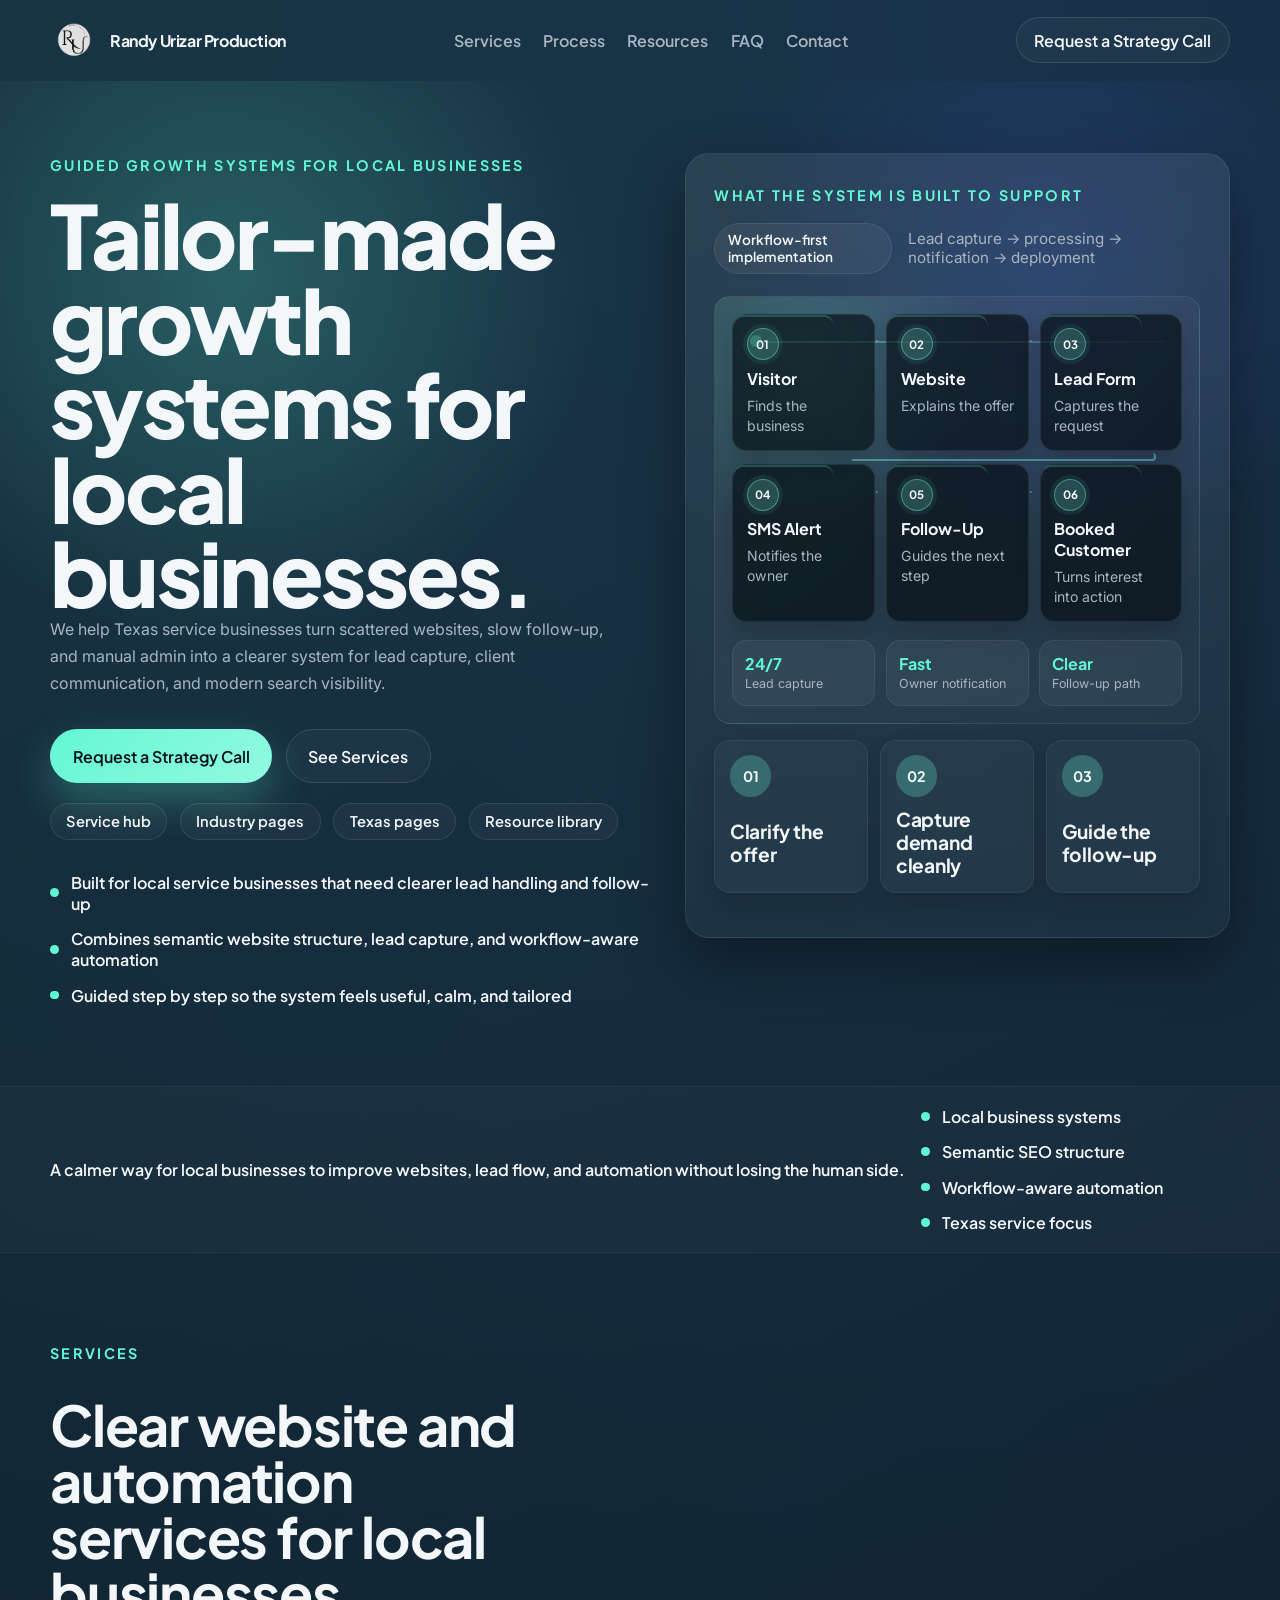
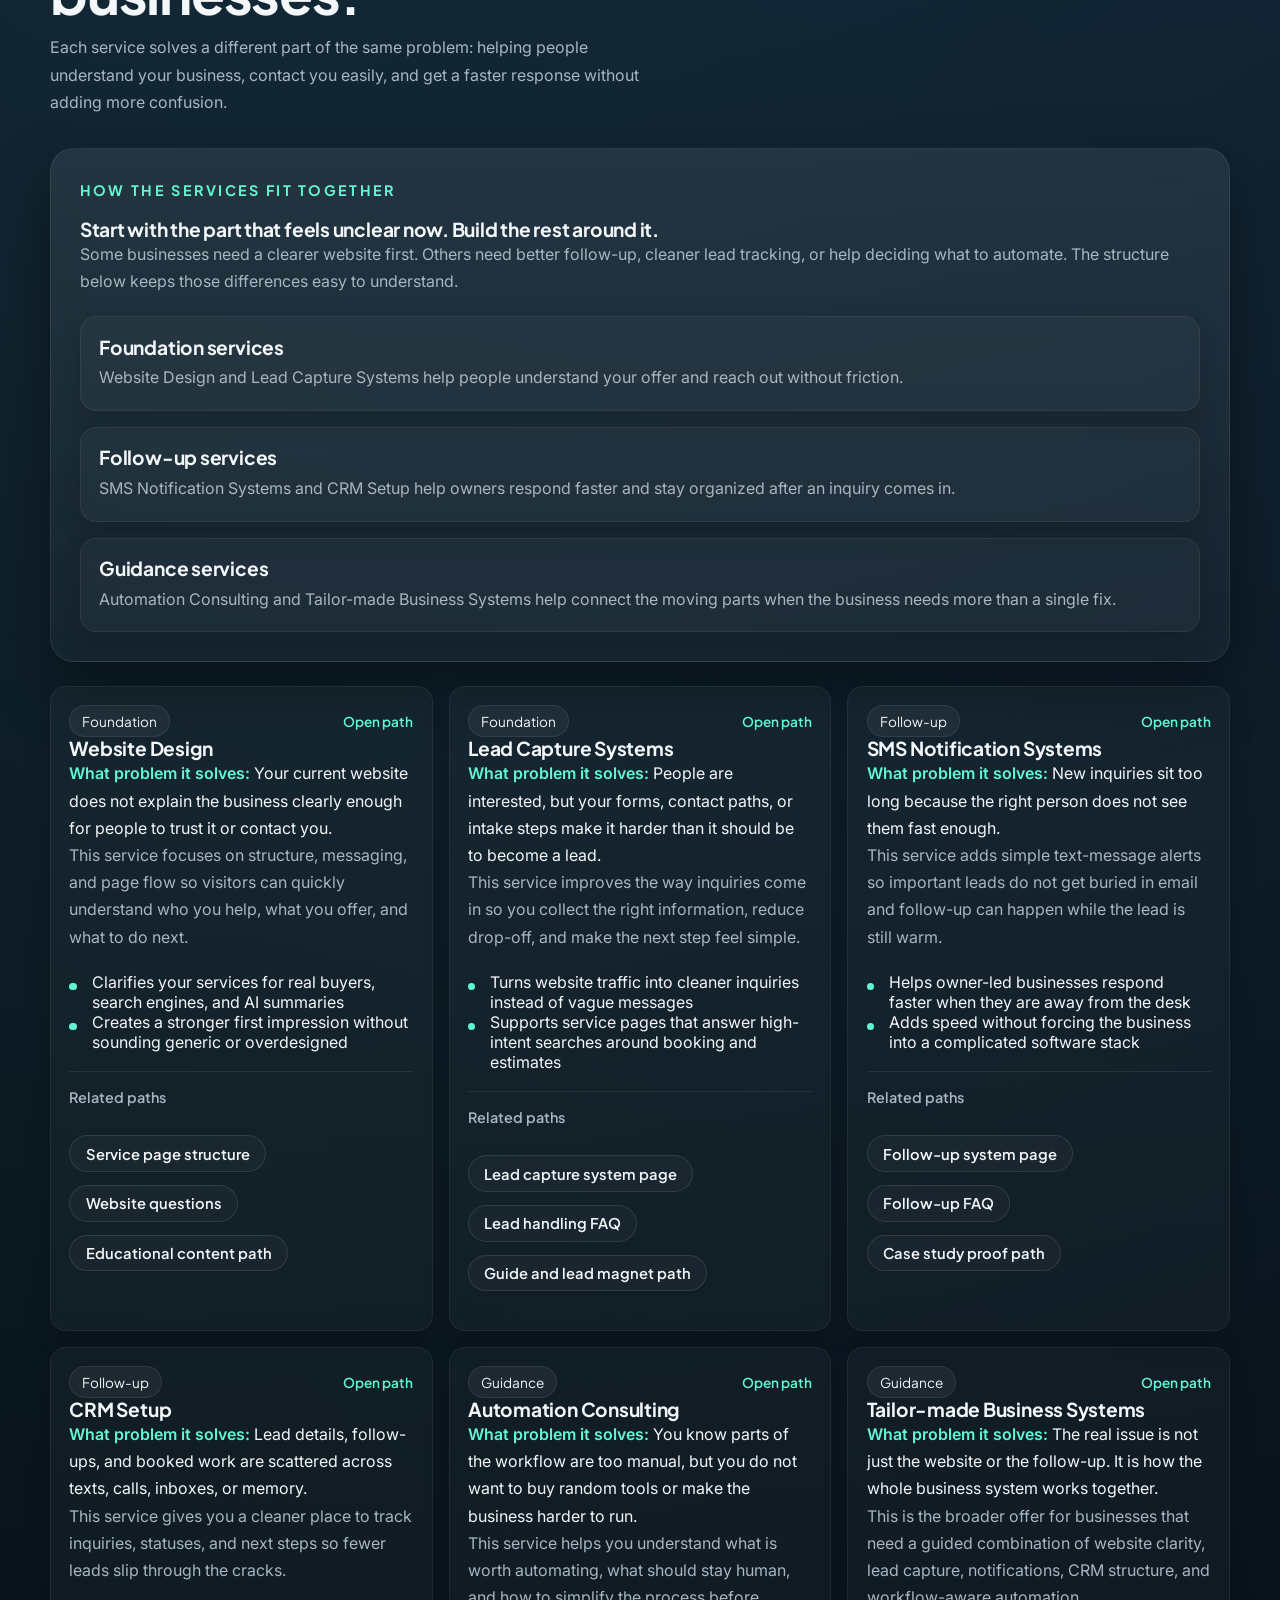
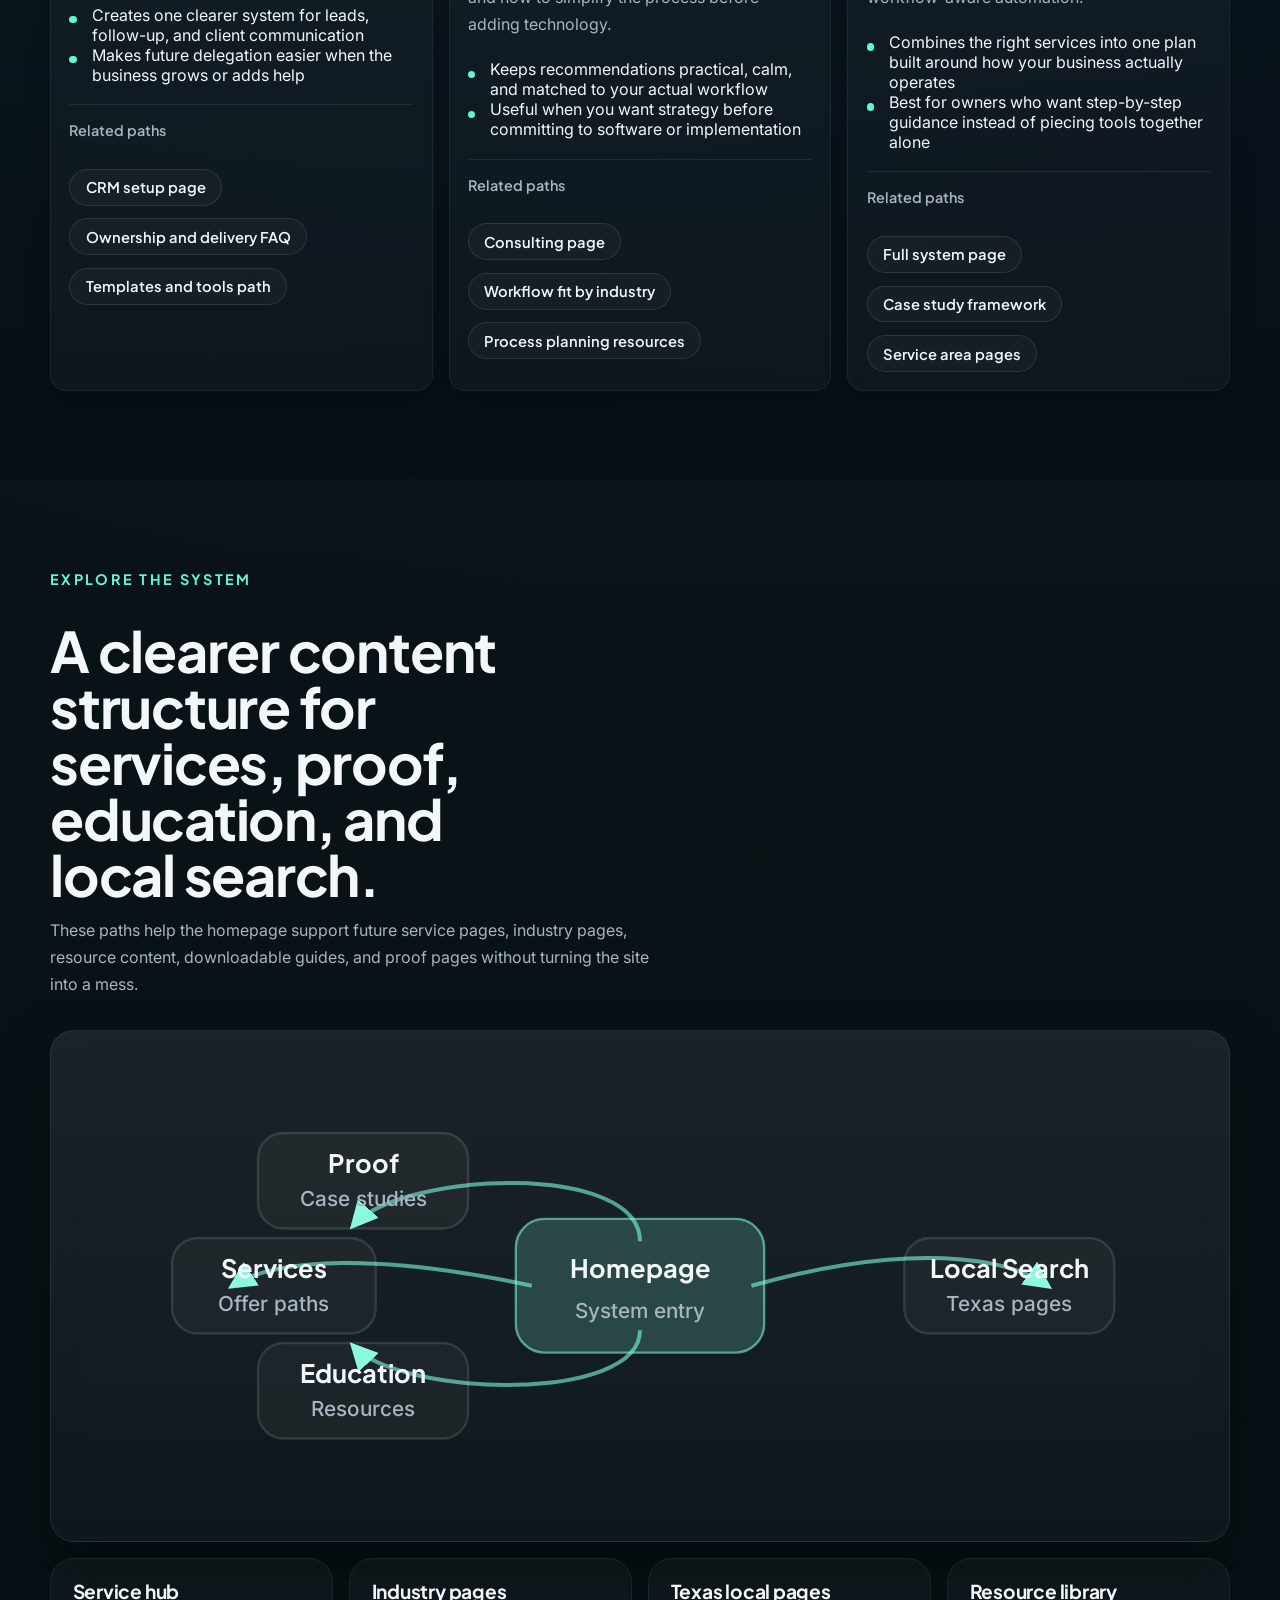
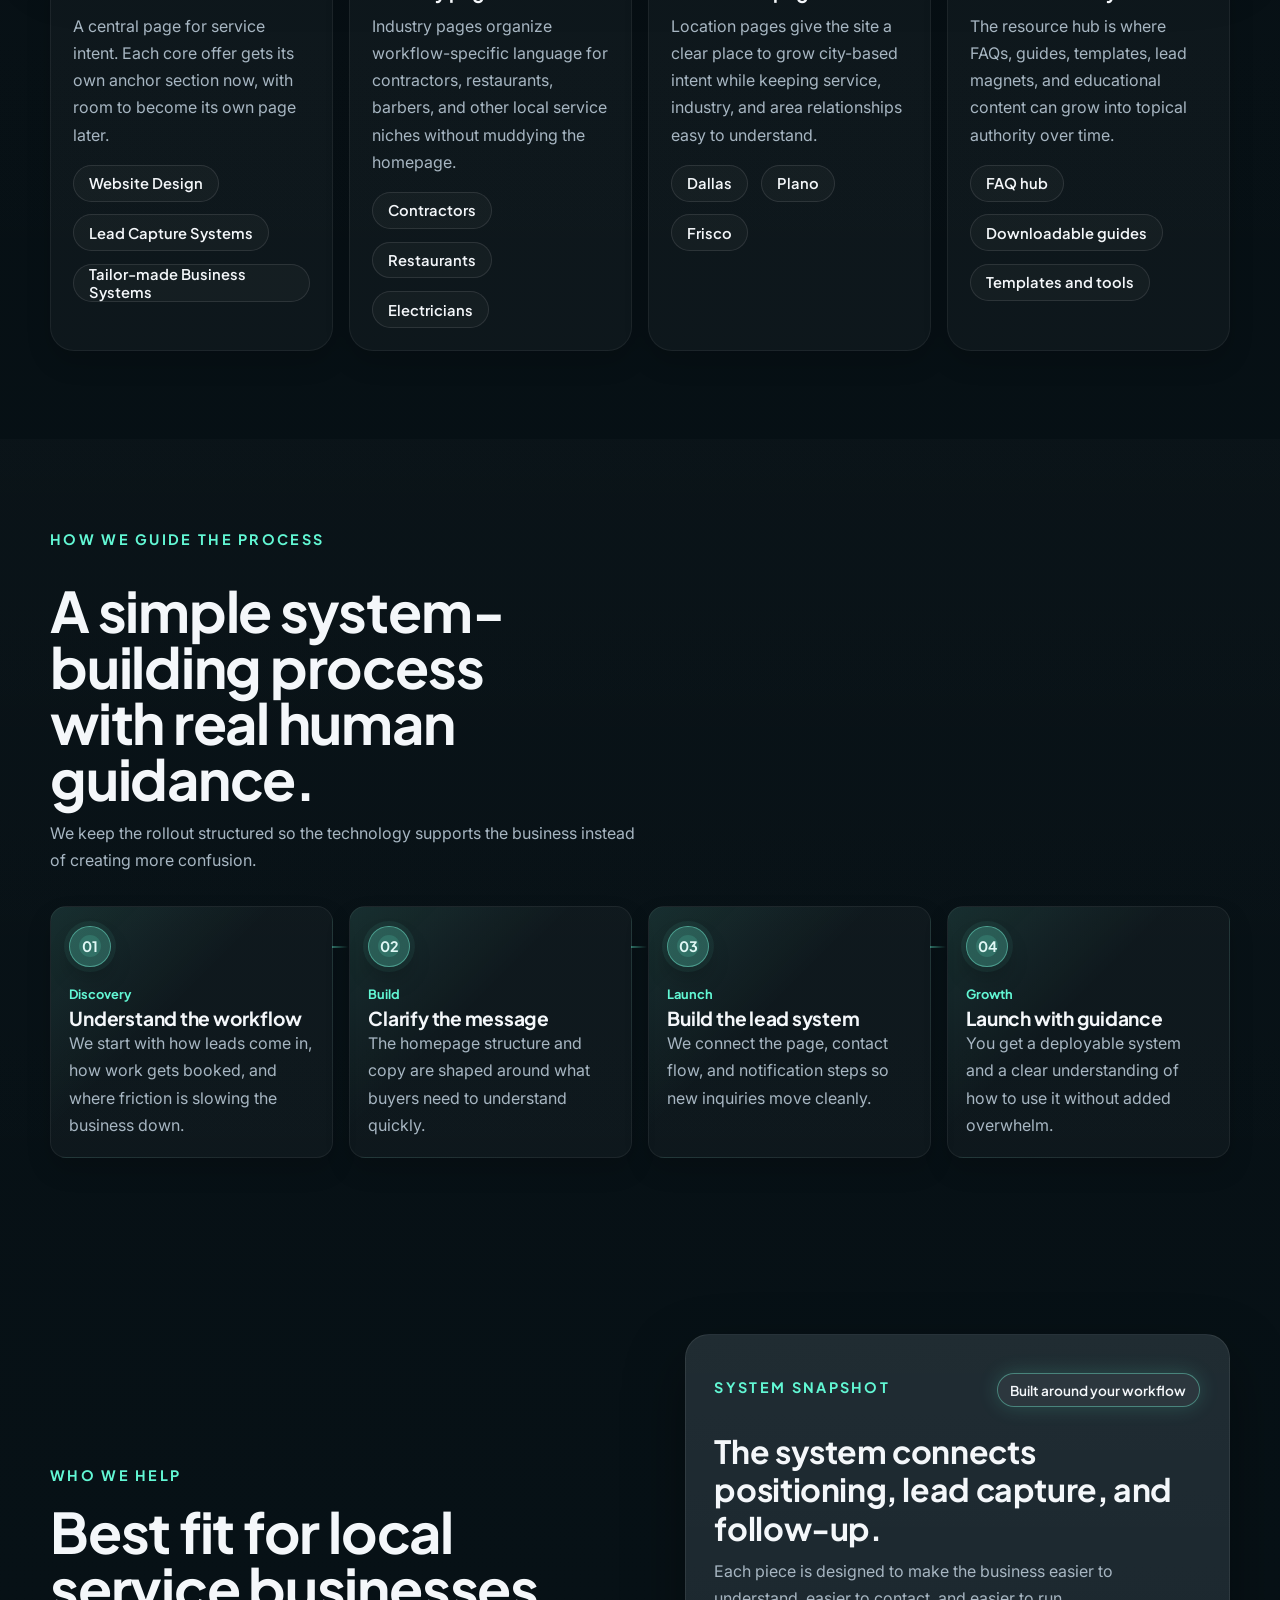
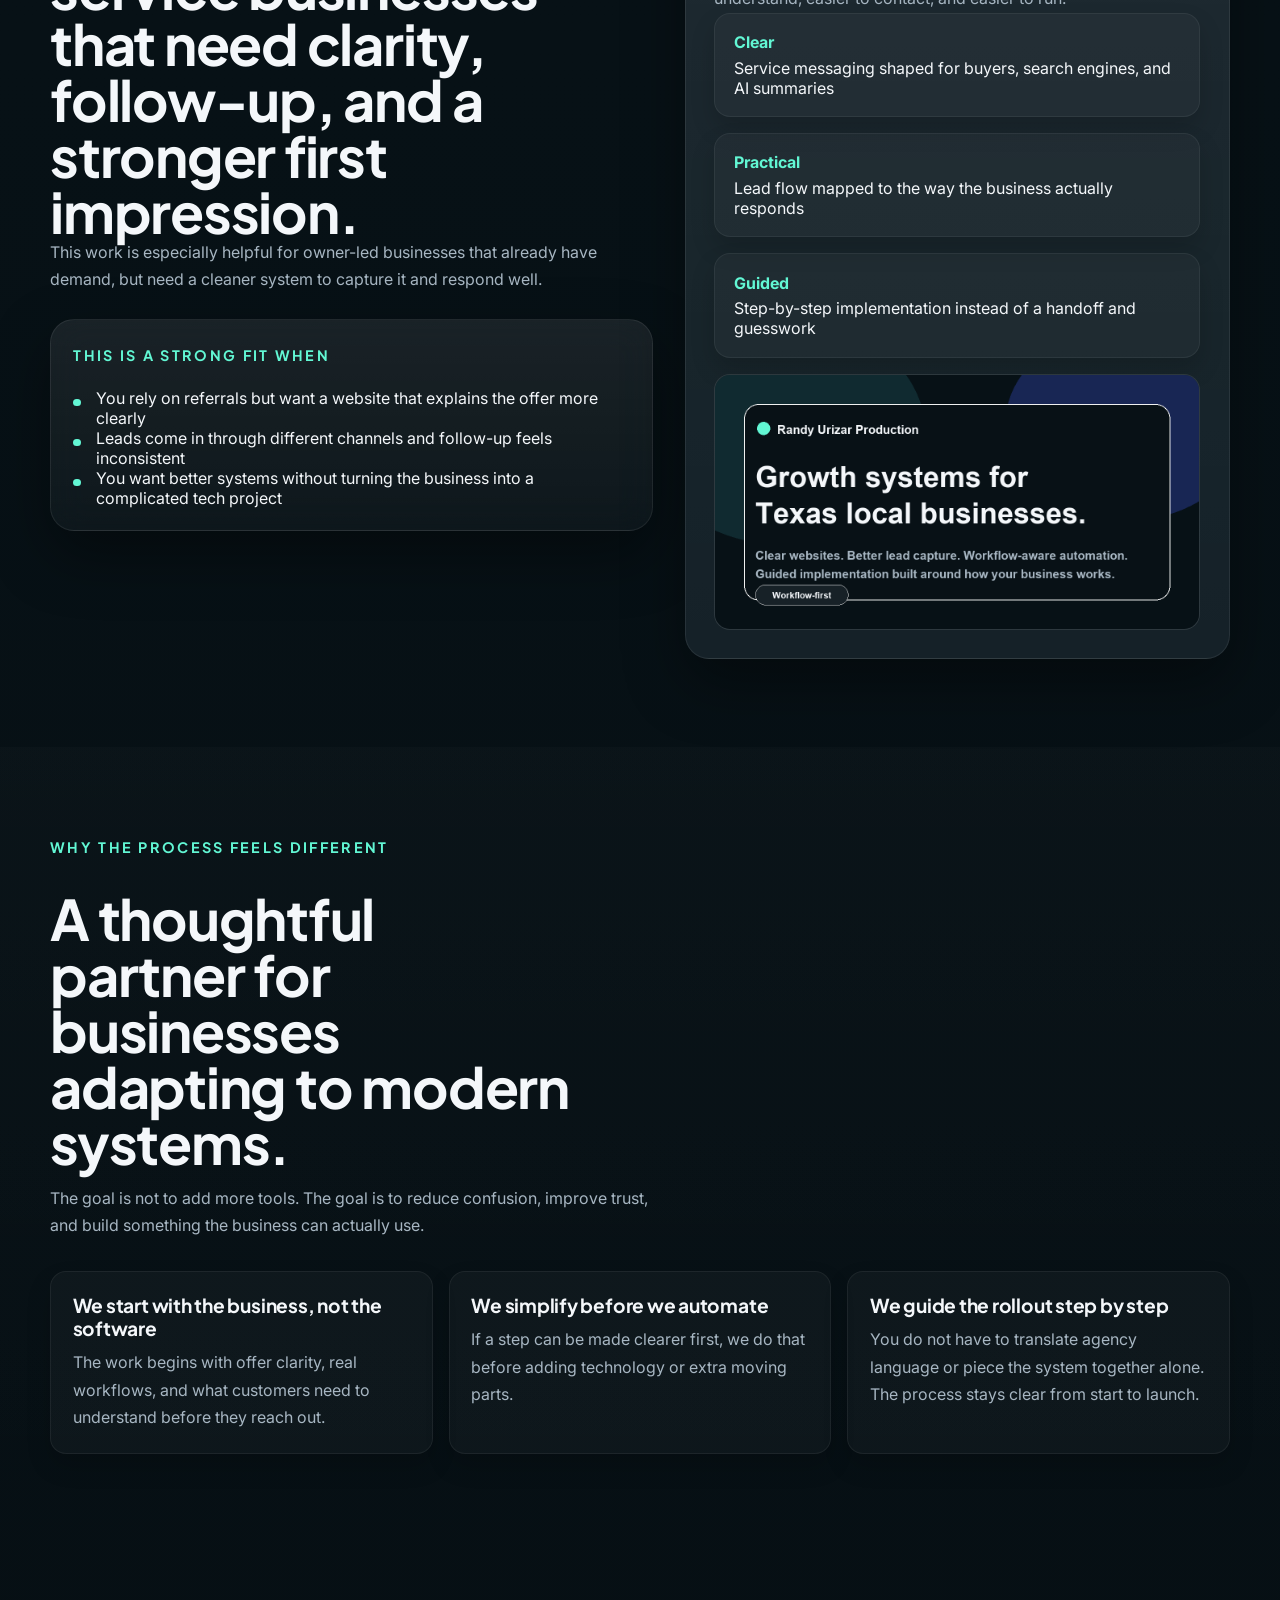
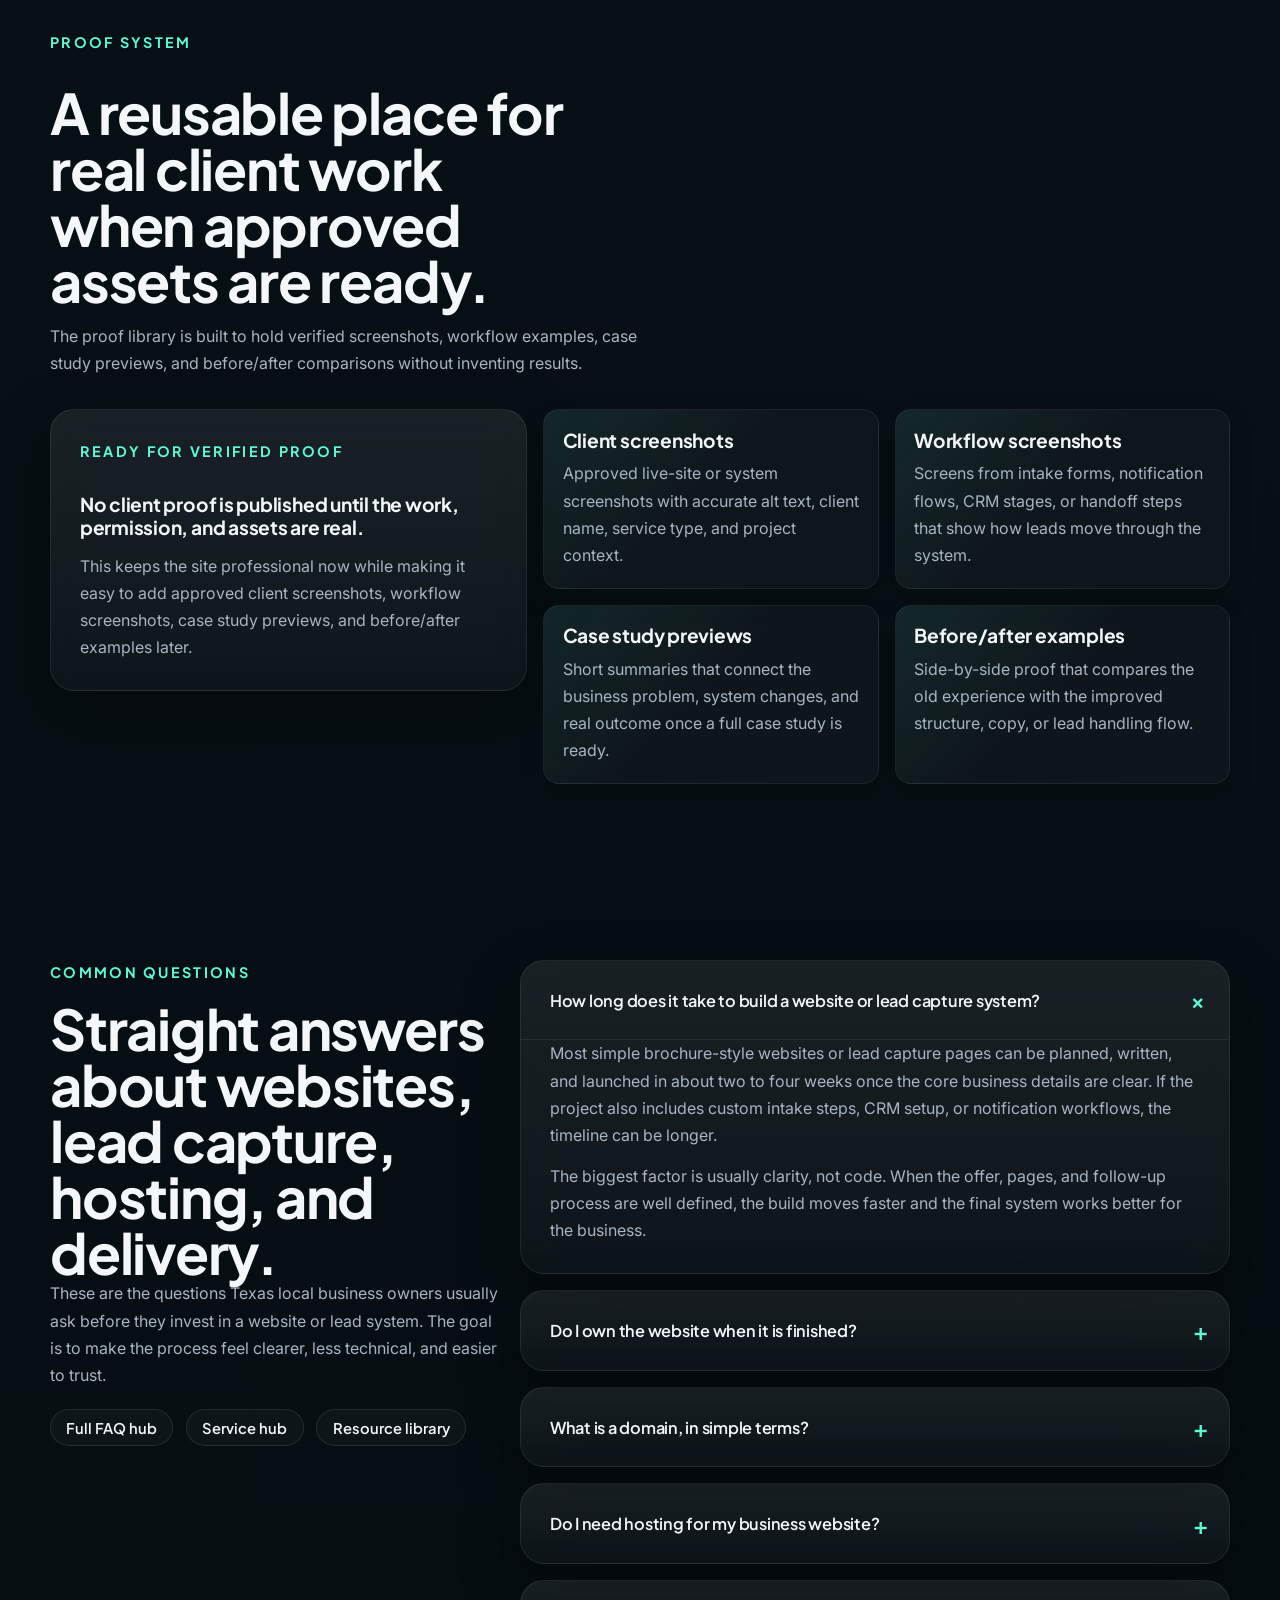
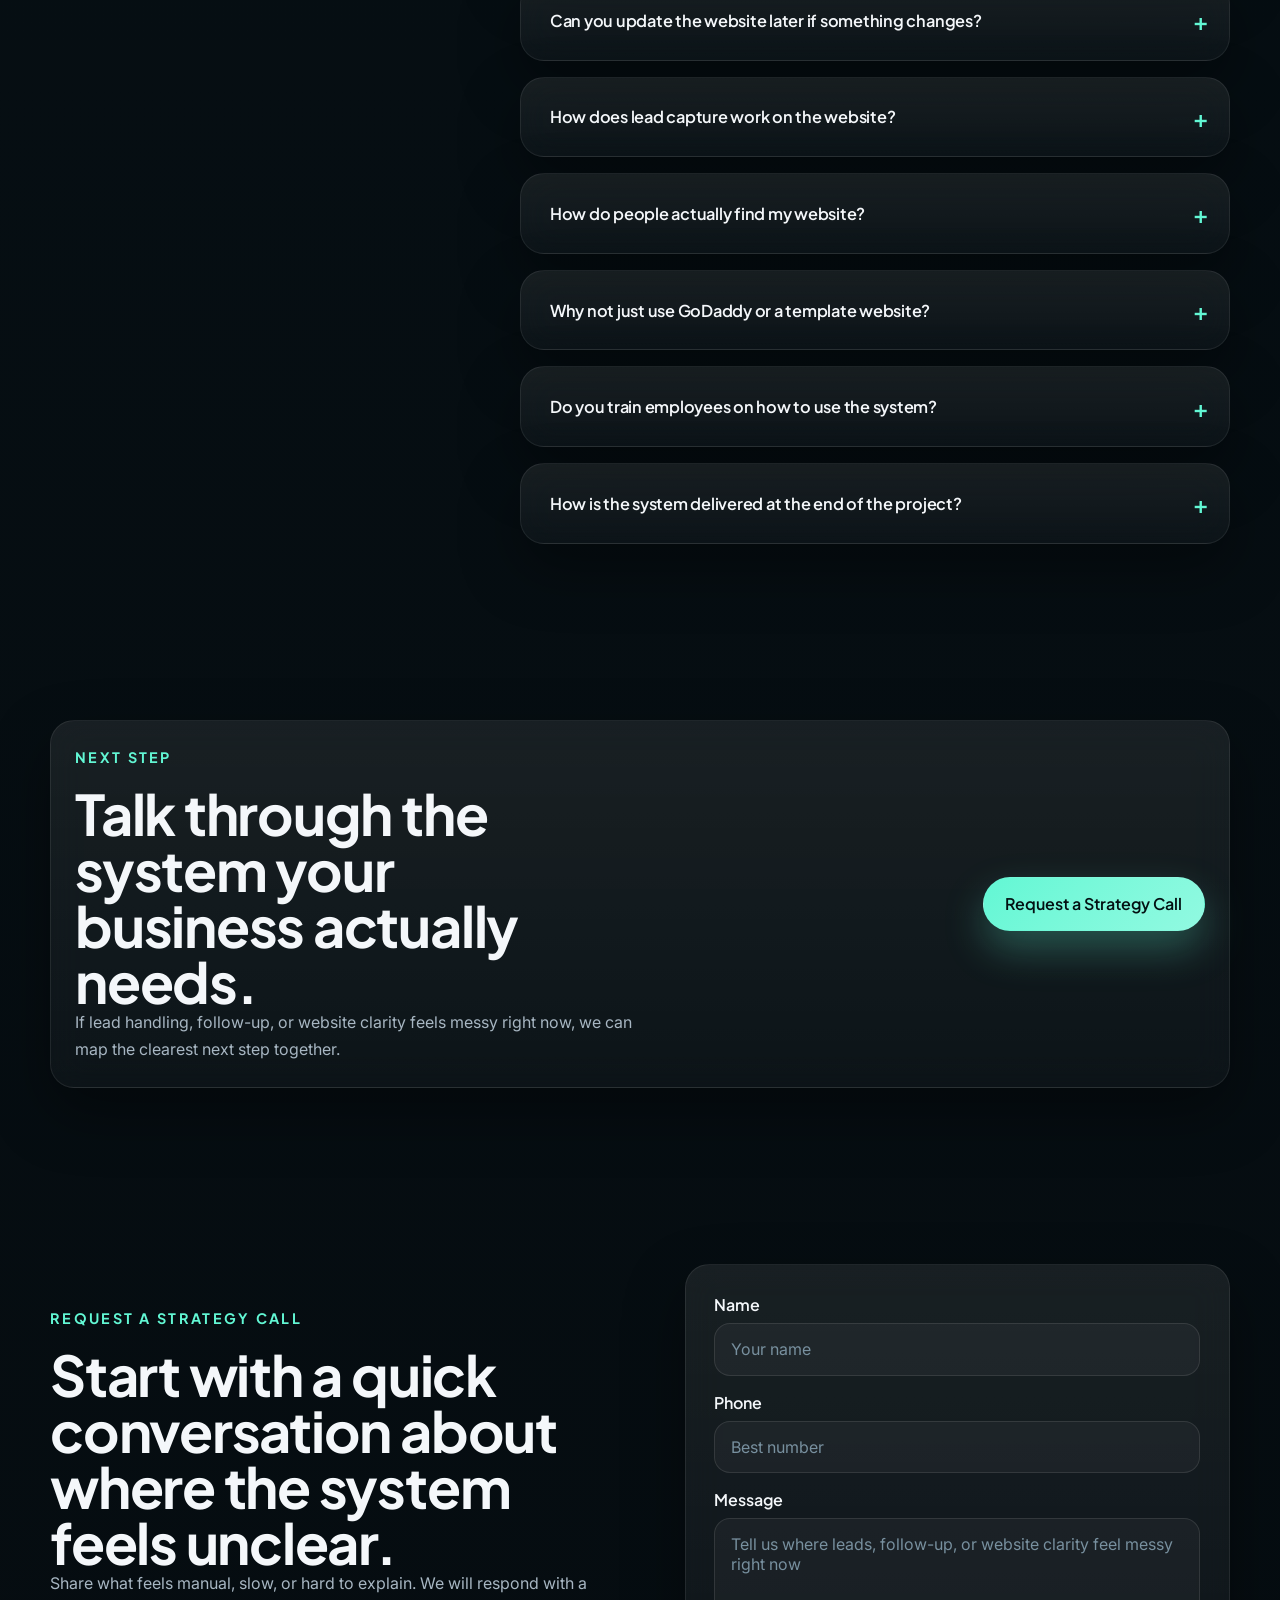
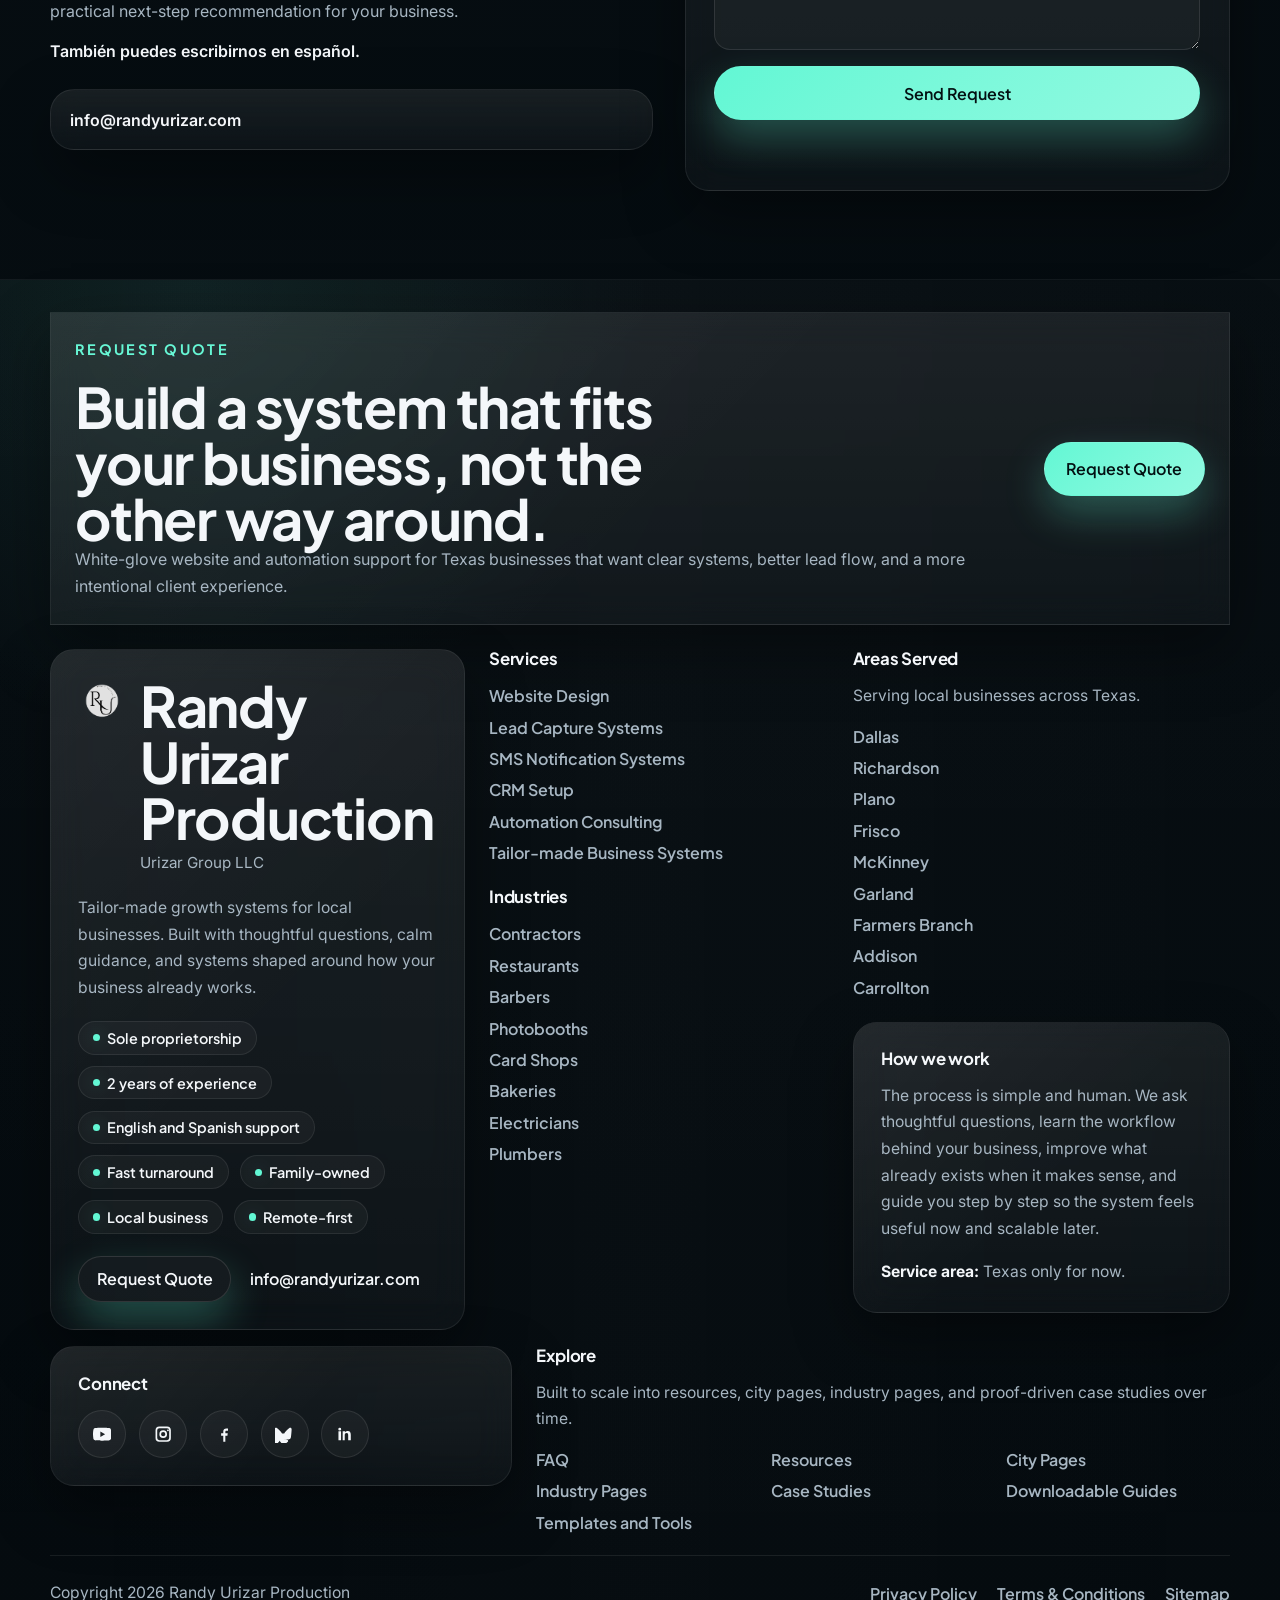
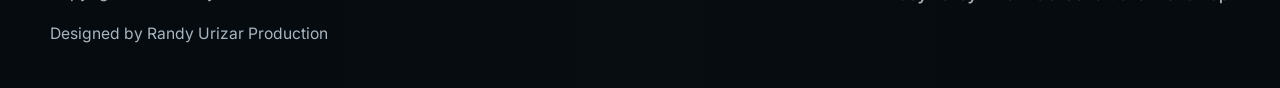
==== commit b891f2e7: "Add reusable proof library section" ====
--- a/index.html
+++ b/index.html
@@ -381,10 +381,11 @@
               </p>
             </div>
 
-            <ol class="steps-grid" id="stepsGrid">
+            <ol class="steps-grid" id="stepsGrid" aria-label="Discovery to growth workflow">
               <li class="step-card" data-reveal>
                 <span class="step-number">01</span>
                 <div>
+                  <span class="step-phase">Discovery</span>
                   <h3>Understand the workflow</h3>
                   <p>We start with how leads come in, how work gets booked, and where friction is slowing the business down.</p>
                 </div>
@@ -392,6 +393,7 @@
               <li class="step-card" data-reveal>
                 <span class="step-number">02</span>
                 <div>
+                  <span class="step-phase">Build</span>
                   <h3>Clarify the message</h3>
                   <p>The homepage structure and copy are shaped around what buyers need to understand quickly.</p>
                 </div>
@@ -399,6 +401,7 @@
               <li class="step-card" data-reveal>
                 <span class="step-number">03</span>
                 <div>
+                  <span class="step-phase">Launch</span>
                   <h3>Build the lead system</h3>
                   <p>We connect the page, contact flow, and notification steps so new inquiries move cleanly.</p>
                 </div>
@@ -406,6 +409,7 @@
               <li class="step-card" data-reveal>
                 <span class="step-number">04</span>
                 <div>
+                  <span class="step-phase">Growth</span>
                   <h3>Launch with guidance</h3>
                   <p>You get a deployable system and a clear understanding of how to use it without added overwhelm.</p>
                 </div>
@@ -453,7 +457,7 @@
                     decoding="async"
                   />
                   <figcaption class="visually-hidden">
-                    Existing production homepage screenshot used as proof of the current system direction.
+                    Existing production homepage preview showing the current system direction.
                   </figcaption>
                 </figure>
               </div>
@@ -488,30 +492,29 @@
               </article>
             </div>
 
-            <div class="testimonial-wrap" id="testimonialWrap">
-              <div class="section-header" data-reveal>
-                <p class="eyebrow" id="testimonialsEyebrow">What businesses should feel</p>
-                <h2 id="testimonialsHeadline">Clarity, trust, and calmer progress from the first conversation.</h2>
-              </div>
-              <div class="testimonials-grid" id="testimonialsGrid" aria-label="Client perspective">
-                <article class="testimonial-card" data-reveal>
-                  <blockquote>"What stood out was the structure. The process felt calmer, and the website finally explained the business the way we talk about it in person."</blockquote>
-                  <div class="testimonial-meta">
-                    <span class="testimonial-avatar" aria-hidden="true">JL</span>
-                    <strong>Jordan Lee</strong>
-                    <p>Home Service Owner</p>
-                  </div>
-                </article>
-
-                <article class="testimonial-card" data-reveal>
-                  <blockquote>"The biggest win was clarity. We stopped guessing how leads should move and finally had a system that matched how we actually work."</blockquote>
-                  <div class="testimonial-meta">
-                    <span class="testimonial-avatar" aria-hidden="true">CP</span>
-                    <strong>Cameron Price</strong>
-                    <p>Local Business Operator</p>
-                  </div>
-                </article>
-              </div>
+          </div>
+        </section>
+
+        <section class="section" id="proof" aria-labelledby="proofHeadline">
+          <div class="container">
+            <div class="section-header" data-reveal>
+              <p class="eyebrow" id="proofEyebrow">Proof system</p>
+              <h2 id="proofHeadline">A reusable place for real client work when approved assets are ready.</h2>
+              <p id="proofDescription">
+                The proof library is built to hold verified screenshots, workflow examples, case study previews, and before/after comparisons without inventing results.
+              </p>
+            </div>
+
+            <div class="proof-layout">
+              <aside class="proof-empty-card glass-card" id="proofEmptyCard" data-reveal>
+                <p class="mini-label" id="proofEmptyLabel">Ready for verified proof</p>
+                <h3 id="proofEmptyTitle">No client proof is published until the work, permission, and assets are real.</h3>
+                <p id="proofEmptyBody">
+                  This keeps the site professional now while making it easy to add approved client screenshots, workflow screenshots, case study previews, and before/after examples later.
+                </p>
+              </aside>
+
+              <div class="proof-grid" id="proofGrid" aria-label="Proof library architecture"></div>
             </div>
           </div>
         </section>
--- a/styles.css
+++ b/styles.css
@@ -419,6 +419,7 @@
 .hero-card,
 .services-summary,
 .preview-card,
+.proof-empty-card,
 .cta-band,
 .contact-form,
 .contact-methods,
@@ -429,6 +430,7 @@
 .hero-card,
 .services-summary,
 .preview-card,
+.proof-empty-card,
 .contact-form,
 .fit-panel {
   padding: 1.4rem;
@@ -465,9 +467,9 @@
 .hero-system-map {
   position: relative;
   display: grid;
-  gap: 1rem;
+  gap: 1.1rem;
   margin-top: 1.4rem;
-  padding: 1rem;
+  padding: 1.05rem;
   border-radius: var(--radius-sm);
   overflow: hidden;
   background:
@@ -479,9 +481,9 @@
 .hero-system-map::before {
   content: "";
   position: absolute;
-  top: 2.4rem;
-  bottom: 5.8rem;
-  left: 2.15rem;
+  top: 2.45rem;
+  bottom: 6.1rem;
+  left: 2.25rem;
   width: 2px;
   background: linear-gradient(
     180deg,
@@ -495,33 +497,48 @@
   content: "";
   position: absolute;
   top: 2.35rem;
-  left: 1.8rem;
+  left: 1.88rem;
   width: 0.75rem;
   height: 0.75rem;
   border-radius: 999px;
   background: var(--accent);
   box-shadow: 0 0 24px color-mix(in srgb, var(--accent) 65%, transparent);
-  animation: systemPulse 5.5s ease-in-out infinite;
+  animation: systemPulse 7.5s ease-in-out infinite;
 }
 
 .system-flow {
   position: relative;
   z-index: 1;
   display: grid;
-  gap: 0.75rem;
+  gap: 0.85rem;
 }
 
 .system-flow-item {
+  position: relative;
   display: grid;
   grid-template-columns: auto 1fr;
-  gap: 0.15rem 0.75rem;
+  gap: 0.2rem 0.8rem;
   align-items: center;
-  min-height: 4.1rem;
-  padding: 0.8rem;
+  min-height: 4.35rem;
+  padding: 0.85rem;
   border-radius: 0.9rem;
-  background: rgba(5, 13, 17, 0.55);
-  border: 1px solid rgba(255, 255, 255, 0.07);
+  background: rgba(5, 13, 17, 0.66);
+  border: 1px solid rgba(255, 255, 255, 0.085);
   box-shadow: 0 14px 24px rgba(0, 0, 0, 0.18);
+}
+
+.system-flow-item::before {
+  content: "";
+  position: absolute;
+  inset: 0;
+  border-radius: inherit;
+  border-left: 2px solid color-mix(in srgb, var(--accent) 48%, transparent);
+  opacity: 0.54;
+  pointer-events: none;
+  transform: scaleY(0.72);
+  transform-origin: top;
+  animation: flowEdgeSignal 9s ease-in-out infinite;
+  animation-delay: calc(var(--step-index) * 0.55s);
 }
 
 .system-flow-marker {
@@ -538,12 +555,16 @@
   font-family: var(--font-heading);
   font-size: 0.72rem;
   font-weight: var(--weight-ui-strong);
+  box-shadow: 0 0 0 4px rgba(98, 247, 212, 0.08);
+  transform: translateZ(0);
+  animation: flowMarkerSignal 9s ease-in-out infinite;
+  animation-delay: calc(var(--step-index) * 0.55s);
 }
 
 .system-flow-item strong {
   color: var(--text);
   font-family: var(--font-heading);
-  font-size: 0.98rem;
+  font-size: 1rem;
   font-weight: var(--weight-ui-strong);
 }
 
@@ -587,17 +608,103 @@
 @keyframes systemPulse {
   0%,
   100% {
-    transform: translateY(0);
+    transform: translateY(0) scale(0.84);
     opacity: 0;
   }
 
-  12%,
-  82% {
+  14% {
+    opacity: 0.9;
+  }
+
+  76% {
+    opacity: 0.9;
+  }
+
+  88% {
+    transform: translateY(13.2rem) scale(1);
+    opacity: 0;
+  }
+}
+
+@keyframes flowEdgeSignal {
+  0%,
+  100% {
+    opacity: 0.38;
+    transform: scaleY(0.62);
+  }
+
+  28%,
+  44% {
+    opacity: 0.86;
+    transform: scaleY(1);
+  }
+}
+
+@keyframes flowMarkerSignal {
+  0%,
+  100% {
+    opacity: 0.82;
+    transform: translateZ(0) scale(1);
+  }
+
+  32%,
+  42% {
     opacity: 1;
-  }
-
-  50% {
-    transform: translateY(13.2rem);
+    transform: translateZ(0) scale(1.045);
+  }
+}
+
+@keyframes workflowStepPulse {
+  0%,
+  100% {
+    opacity: 0;
+    transform: scale(0.82);
+  }
+
+  18%,
+  34% {
+    opacity: 0.55;
+    transform: scale(1.12);
+  }
+}
+
+@keyframes flowEdgeSignalWide {
+  0%,
+  100% {
+    opacity: 0.38;
+    transform: scaleX(0.62);
+  }
+
+  28%,
+  44% {
+    opacity: 0.84;
+    transform: scaleX(1);
+  }
+}
+
+@keyframes flowConnectorSignal {
+  0%,
+  100% {
+    opacity: 0.24;
+    transform: scaleX(0.2);
+  }
+
+  30%,
+  46% {
+    opacity: 0.8;
+    transform: scaleX(1);
+  }
+}
+
+@keyframes flowConnectorFade {
+  0%,
+  100% {
+    opacity: 0.28;
+  }
+
+  30%,
+  46% {
+    opacity: 0.78;
   }
 }
 
@@ -607,7 +714,7 @@
 .services-grid,
 .steps-grid,
 .positioning-grid,
-.testimonials-grid {
+.proof-grid {
   display: grid;
   gap: 1rem;
 }
@@ -628,7 +735,7 @@
 .service-card,
 .step-card,
 .metric-card,
-.testimonial-card {
+.proof-card {
   padding: 1.15rem;
   border-radius: var(--radius-sm);
   background: rgba(255, 255, 255, 0.03);
@@ -650,7 +757,7 @@
 .workflow-item,
 .step-card,
 .metric-card,
-.testimonial-card,
+.proof-card,
 .services-summary-item,
 .service-card,
 .positioning-card {
@@ -664,7 +771,8 @@
 .step-card:hover,
 .step-card:focus-within,
 .metric-card:hover,
-.testimonial-card:hover,
+.proof-card:hover,
+.proof-card:focus-within,
 .positioning-card:hover,
 .positioning-card:focus-within {
   transform: translateY(-4px);
@@ -674,6 +782,7 @@
 
 .workflow-step,
 .step-number {
+  position: relative;
   display: inline-flex;
   align-items: center;
   justify-content: center;
@@ -685,6 +794,26 @@
   font-family: var(--font-heading);
   font-size: 0.9rem;
   font-weight: var(--weight-ui-strong);
+}
+
+.hero-card .workflow-step::after {
+  content: "";
+  position: absolute;
+  inset: -0.35rem;
+  border-radius: inherit;
+  border: 1px solid color-mix(in srgb, var(--accent) 38%, transparent);
+  opacity: 0;
+  pointer-events: none;
+  transform: scale(0.82);
+  animation: workflowStepPulse 10.5s ease-in-out infinite;
+}
+
+.hero-card .workflow-item:nth-child(2) .workflow-step::after {
+  animation-delay: 1.2s;
+}
+
+.hero-card .workflow-item:nth-child(3) .workflow-step::after {
+  animation-delay: 2.4s;
 }
 
 .hero-card .workflow-item {
@@ -949,7 +1078,64 @@
 }
 
 .step-card {
-  grid-template-columns: auto 1fr;
+  position: relative;
+  isolation: isolate;
+  grid-template-columns: auto minmax(0, 1fr);
+  overflow: visible;
+  background:
+    linear-gradient(135deg, color-mix(in srgb, var(--accent) 10%, transparent), transparent 42%),
+    rgba(255, 255, 255, 0.03);
+}
+
+.step-card::after {
+  content: "";
+  position: absolute;
+  top: calc(1.15rem + 2.6rem);
+  bottom: -1.15rem;
+  left: calc(1.15rem + 1.3rem);
+  z-index: 0;
+  width: 2px;
+  background: linear-gradient(180deg, color-mix(in srgb, var(--accent) 70%, transparent), transparent);
+  opacity: 0.58;
+  pointer-events: none;
+}
+
+.step-card:last-child::after {
+  display: none;
+}
+
+.step-card > * {
+  position: relative;
+  z-index: 1;
+}
+
+.step-card h3 {
+  margin-top: 0.25rem;
+}
+
+.step-card .step-number {
+  flex-shrink: 0;
+  border: 1px solid color-mix(in srgb, var(--accent) 36%, rgba(255, 255, 255, 0.1));
+  box-shadow:
+    0 0 0 5px rgba(98, 247, 212, 0.06),
+    0 12px 22px rgba(0, 0, 0, 0.2);
+}
+
+.step-card .step-number::after {
+  content: "";
+  position: absolute;
+  inset: 0.55rem;
+  border-radius: inherit;
+  background: color-mix(in srgb, var(--accent) 50%, transparent);
+  opacity: 0.28;
+}
+
+.step-phase {
+  display: inline-flex;
+  color: var(--accent);
+  font-family: var(--font-heading);
+  font-size: 0.8rem;
+  font-weight: var(--weight-ui-strong);
 }
 
 .fit-panel {
@@ -1017,52 +1203,107 @@
   margin-bottom: 0.6rem;
 }
 
-.testimonial-wrap {
-  margin-top: 3rem;
-}
-
-.testimonial-card {
+.proof-layout {
   display: grid;
   gap: 1rem;
 }
 
-.testimonial-card blockquote {
-  margin: 0;
-  color: var(--text);
-  font-size: 1.05rem;
-  line-height: 1.7;
-}
-
-.testimonial-meta strong {
-  color: var(--text);
-  display: block;
-}
-
-.testimonial-meta {
-  display: grid;
-  grid-template-columns: auto minmax(0, 1fr);
-  gap: 0.15rem 0.75rem;
-  align-items: center;
-}
-
-.testimonial-meta p {
-  grid-column: 2;
-}
-
-.testimonial-avatar {
-  grid-row: span 2;
+.proof-empty-card {
+  align-self: start;
+  display: grid;
+  gap: 0.85rem;
+}
+
+.proof-empty-card h3 {
+  color: var(--text);
+}
+
+.proof-card {
+  display: grid;
+  align-content: start;
+  gap: 1rem;
+  min-height: 100%;
+}
+
+.proof-card-ready {
+  background:
+    linear-gradient(135deg, color-mix(in srgb, var(--accent) 8%, transparent), transparent 48%),
+    rgba(255, 255, 255, 0.03);
+}
+
+.proof-card-meta {
+  display: grid;
+  gap: 0.55rem;
+}
+
+.proof-card h3 {
+  color: var(--text);
+}
+
+.proof-type,
+.proof-link {
   display: inline-flex;
   align-items: center;
-  justify-content: center;
-  width: 2.4rem;
-  height: 2.4rem;
+  width: fit-content;
+  font-family: var(--font-heading);
+  font-weight: var(--weight-ui);
+}
+
+.proof-type {
+  min-height: 2rem;
+  padding: 0 0.75rem;
   border-radius: 999px;
-  border: 1px solid color-mix(in srgb, var(--accent) 40%, rgba(255, 255, 255, 0.12));
   background: color-mix(in srgb, var(--accent) 14%, rgba(255, 255, 255, 0.04));
-  color: var(--text);
-  font-family: var(--font-heading);
+  border: 1px solid color-mix(in srgb, var(--accent) 36%, rgba(255, 255, 255, 0.08));
+  color: var(--text);
   font-size: 0.82rem;
-  font-weight: var(--weight-ui-strong);
+}
+
+.proof-detail {
+  color: var(--text);
+  font-weight: var(--weight-body-strong);
+}
+
+.proof-link {
+  color: var(--accent);
+  transition: color var(--transition);
+}
+
+.proof-link:hover,
+.proof-link:focus-visible {
+  color: var(--text);
+}
+
+.proof-media,
+.proof-comparison {
+  overflow: hidden;
+  border-radius: var(--radius-sm);
+}
+
+.proof-media {
+  margin: 0;
+  border: 1px solid rgba(255, 255, 255, 0.08);
+  background: rgba(255, 255, 255, 0.03);
+}
+
+.proof-media img {
+  width: 100%;
+  aspect-ratio: 16 / 10;
+  object-fit: cover;
+}
+
+.proof-media figcaption {
+  padding: 0.65rem 0.8rem;
+  color: var(--muted);
+  font-family: var(--font-heading);
+  font-size: 0.82rem;
+  font-weight: var(--weight-ui);
+}
+
+.proof-comparison {
+  display: grid;
+  grid-template-columns: repeat(2, minmax(0, 1fr));
+  gap: 0.65rem;
 }
 
 .faq-grid,
@@ -1759,13 +2000,17 @@
   }
 
   .positioning-grid,
-  .testimonials-grid,
+  .proof-grid,
   .architecture-grid {
     grid-template-columns: repeat(2, minmax(0, 1fr));
   }
 
   .steps-grid {
     grid-template-columns: repeat(3, minmax(0, 1fr));
+  }
+
+  .step-card::after {
+    display: none;
   }
 
   .cta-band {
@@ -1801,6 +2046,32 @@
 }
 
 @media (min-width: 900px) {
+  .steps-grid {
+    grid-template-columns: repeat(4, minmax(0, 1fr));
+    gap: 1rem;
+  }
+
+  .step-card {
+    grid-template-columns: 1fr;
+    align-content: start;
+    min-height: 15rem;
+  }
+
+  .step-card::after {
+    display: block;
+    top: calc(1.15rem + 1.3rem);
+    right: auto;
+    bottom: auto;
+    left: 100%;
+    width: 1rem;
+    height: 2px;
+    background: linear-gradient(90deg, color-mix(in srgb, var(--accent) 70%, transparent), transparent);
+  }
+
+  .step-card:last-child::after {
+    display: none;
+  }
+
   .nav-links {
     display: flex;
   }
@@ -1813,10 +2084,10 @@
   }
 
   .hero-system-map::before {
-    top: 2.5rem;
-    right: 2rem;
+    top: 2.75rem;
+    right: 2.15rem;
     bottom: auto;
-    left: 2rem;
+    left: 2.15rem;
     width: auto;
     height: 2px;
     background: linear-gradient(
@@ -1827,26 +2098,67 @@
   }
 
   .hero-system-map::after {
-    top: 2.15rem;
-    left: 2rem;
+    top: 2.38rem;
+    left: 2.15rem;
     animation-name: systemPulseWide;
   }
 
   .system-flow {
-    grid-template-columns: repeat(5, minmax(0, 1fr));
-    gap: 0.55rem;
+    grid-template-columns: repeat(3, minmax(0, 1fr));
+    gap: 0.8rem 0.7rem;
   }
 
   .system-flow-item {
     grid-template-columns: 1fr;
     align-content: start;
-    min-height: 6.4rem;
+    min-height: 7rem;
     gap: 0.45rem;
-    padding: 0.75rem;
+    padding: 0.85rem;
   }
 
   .system-flow-marker {
     grid-row: auto;
+  }
+
+  .system-flow-item::before {
+    border-top: 2px solid color-mix(in srgb, var(--accent) 42%, transparent);
+    border-left: 0;
+    transform: scaleX(0.72);
+    transform-origin: left;
+    animation-name: flowEdgeSignalWide;
+  }
+
+  .system-flow-item::after {
+    content: "";
+    position: absolute;
+    top: 1.6rem;
+    left: calc(100% + 0.15rem);
+    width: 0.45rem;
+    height: 2px;
+    background: color-mix(in srgb, var(--accent) 48%, rgba(255, 255, 255, 0.12));
+    opacity: 0.85;
+    transform: scaleX(0.2);
+    transform-origin: left;
+    animation: flowConnectorSignal 9s ease-in-out infinite;
+    animation-delay: calc((var(--step-index) * 0.55s) + 0.18s);
+  }
+
+  .system-flow-item:nth-child(3)::after {
+    top: calc(100% + 0.18rem);
+    right: 1.6rem;
+    left: auto;
+    width: calc(200% + 1.4rem);
+    height: 0.5rem;
+    border-right: 2px solid color-mix(in srgb, var(--accent) 42%, rgba(255, 255, 255, 0.12));
+    border-bottom: 2px solid color-mix(in srgb, var(--accent) 42%, rgba(255, 255, 255, 0.12));
+    border-radius: 0 0.65rem 0.65rem 0;
+    background: none;
+    transform: none;
+    animation-name: flowConnectorFade;
+  }
+
+  .system-flow-item:nth-child(6)::after {
+    display: none;
   }
 
   .hero-card .workflow-list {
@@ -1865,17 +2177,21 @@
   @keyframes systemPulseWide {
     0%,
     100% {
-      transform: translateX(0);
+      transform: translateX(0) scale(0.84);
       opacity: 0;
     }
 
-    12%,
-    82% {
-      opacity: 1;
+    14% {
+      opacity: 0.9;
     }
 
-    50% {
-      transform: translateX(24.5rem);
+    76% {
+      opacity: 0.9;
+    }
+
+    88% {
+      transform: translateX(24.7rem) scale(1);
+      opacity: 0;
     }
   }
 
@@ -1888,6 +2204,11 @@
     grid-template-columns: repeat(4, minmax(0, 1fr));
   }
 
+  .proof-layout {
+    grid-template-columns: minmax(0, 0.82fr) minmax(0, 1.18fr);
+    align-items: start;
+  }
+
   .positioning-grid {
     grid-template-columns: repeat(3, minmax(0, 1fr));
   }
@@ -1900,6 +2221,7 @@
   .hero-card,
   .services-summary,
   .preview-card,
+  .proof-empty-card,
   .contact-form {
     padding: 1.8rem;
   }
@@ -1960,6 +2282,45 @@
   }
 }
 
+@media (max-width: 899px) {
+  .hero-grid {
+    gap: 1rem;
+  }
+
+  .hero-copy {
+    display: contents;
+  }
+
+  .hero-copy .eyebrow {
+    order: 1;
+  }
+
+  .hero-copy h1 {
+    order: 2;
+  }
+
+  .hero-subheadline {
+    order: 3;
+  }
+
+  .hero-actions {
+    order: 4;
+  }
+
+  .hero-panel {
+    order: 5;
+    margin-top: 0.15rem;
+  }
+
+  #heroExploreLinks {
+    order: 6;
+  }
+
+  .hero-points {
+    order: 7;
+  }
+}
+
 @media (max-width: 679px) {
   .map-node text {
     font-size: 20px;
@@ -1978,7 +2339,7 @@
   }
 
   .hero-section {
-    padding-top: 2rem;
+    padding: 1.35rem 0 3rem;
   }
 
   .section {
@@ -1987,7 +2348,139 @@
   }
 
   h1 {
+    font-size: clamp(2.35rem, 10vw, 2.65rem);
+    line-height: 1.02;
     max-width: 12ch;
+  }
+
+  .hero-subheadline {
+    line-height: 1.58;
+  }
+
+  .hero-actions {
+    flex-direction: row;
+    flex-wrap: wrap;
+    gap: 0.7rem;
+    margin-top: 1.25rem;
+  }
+
+  .hero-actions .button {
+    min-width: 0;
+    min-height: 3rem;
+    padding: 0 0.75rem;
+    font-size: 0.86rem;
+    text-align: center;
+    white-space: nowrap;
+  }
+
+  .hero-actions .button-primary {
+    flex: 1.35 1 11rem;
+  }
+
+  .hero-actions .button-secondary {
+    flex: 0.85 1 7rem;
+  }
+
+  .hero-panel {
+    margin-top: 0.15rem;
+  }
+
+  #heroExploreLinks {
+    margin-top: 0.6rem;
+  }
+
+  .hero-points {
+    margin-top: 0.9rem;
+  }
+
+  .hero-card {
+    padding: 1rem;
+    border-radius: 1.15rem;
+  }
+
+  .hero-card .mini-label {
+    margin-bottom: 0.65rem;
+    font-size: 0.76rem;
+    letter-spacing: 0.12em;
+  }
+
+  .hero-card .panel-status {
+    gap: 0.55rem;
+  }
+
+  .hero-card .status-pill {
+    padding: 0.35rem 0.65rem;
+    font-size: 0.78rem;
+  }
+
+  .hero-card .status-copy {
+    font-size: 0.82rem;
+    line-height: 1.45;
+  }
+
+  .hero-system-map {
+    gap: 0.75rem;
+    margin-top: 0.85rem;
+    padding: 0.75rem;
+    border-radius: 0.9rem;
+  }
+
+  .hero-system-map::before,
+  .hero-system-map::after {
+    display: none;
+  }
+
+  .system-flow {
+    grid-template-columns: repeat(2, minmax(0, 1fr));
+    gap: 0.55rem;
+  }
+
+  .system-flow-item {
+    grid-template-columns: 1fr;
+    align-content: start;
+    min-height: 5.2rem;
+    gap: 0.32rem;
+    padding: 0.65rem;
+    border-radius: 0.75rem;
+  }
+
+  .system-flow-marker {
+    grid-row: auto;
+    width: 1.6rem;
+    height: 1.6rem;
+    font-size: 0.62rem;
+    box-shadow: 0 0 0 3px rgba(98, 247, 212, 0.08);
+  }
+
+  .system-flow-item strong {
+    font-size: 0.82rem;
+    line-height: 1.15;
+  }
+
+  .system-flow-item span:last-child {
+    font-size: 0.72rem;
+    line-height: 1.25;
+  }
+
+  .system-metrics {
+    gap: 0.45rem;
+  }
+
+  .system-metric {
+    padding: 0.55rem;
+    border-radius: 0.75rem;
+  }
+
+  .system-metric strong {
+    font-size: 0.85rem;
+  }
+
+  .system-metric span {
+    font-size: 0.68rem;
+  }
+
+  .hero-card .workflow-list {
+    margin-top: 0.85rem;
   }
 
   .panel-status,
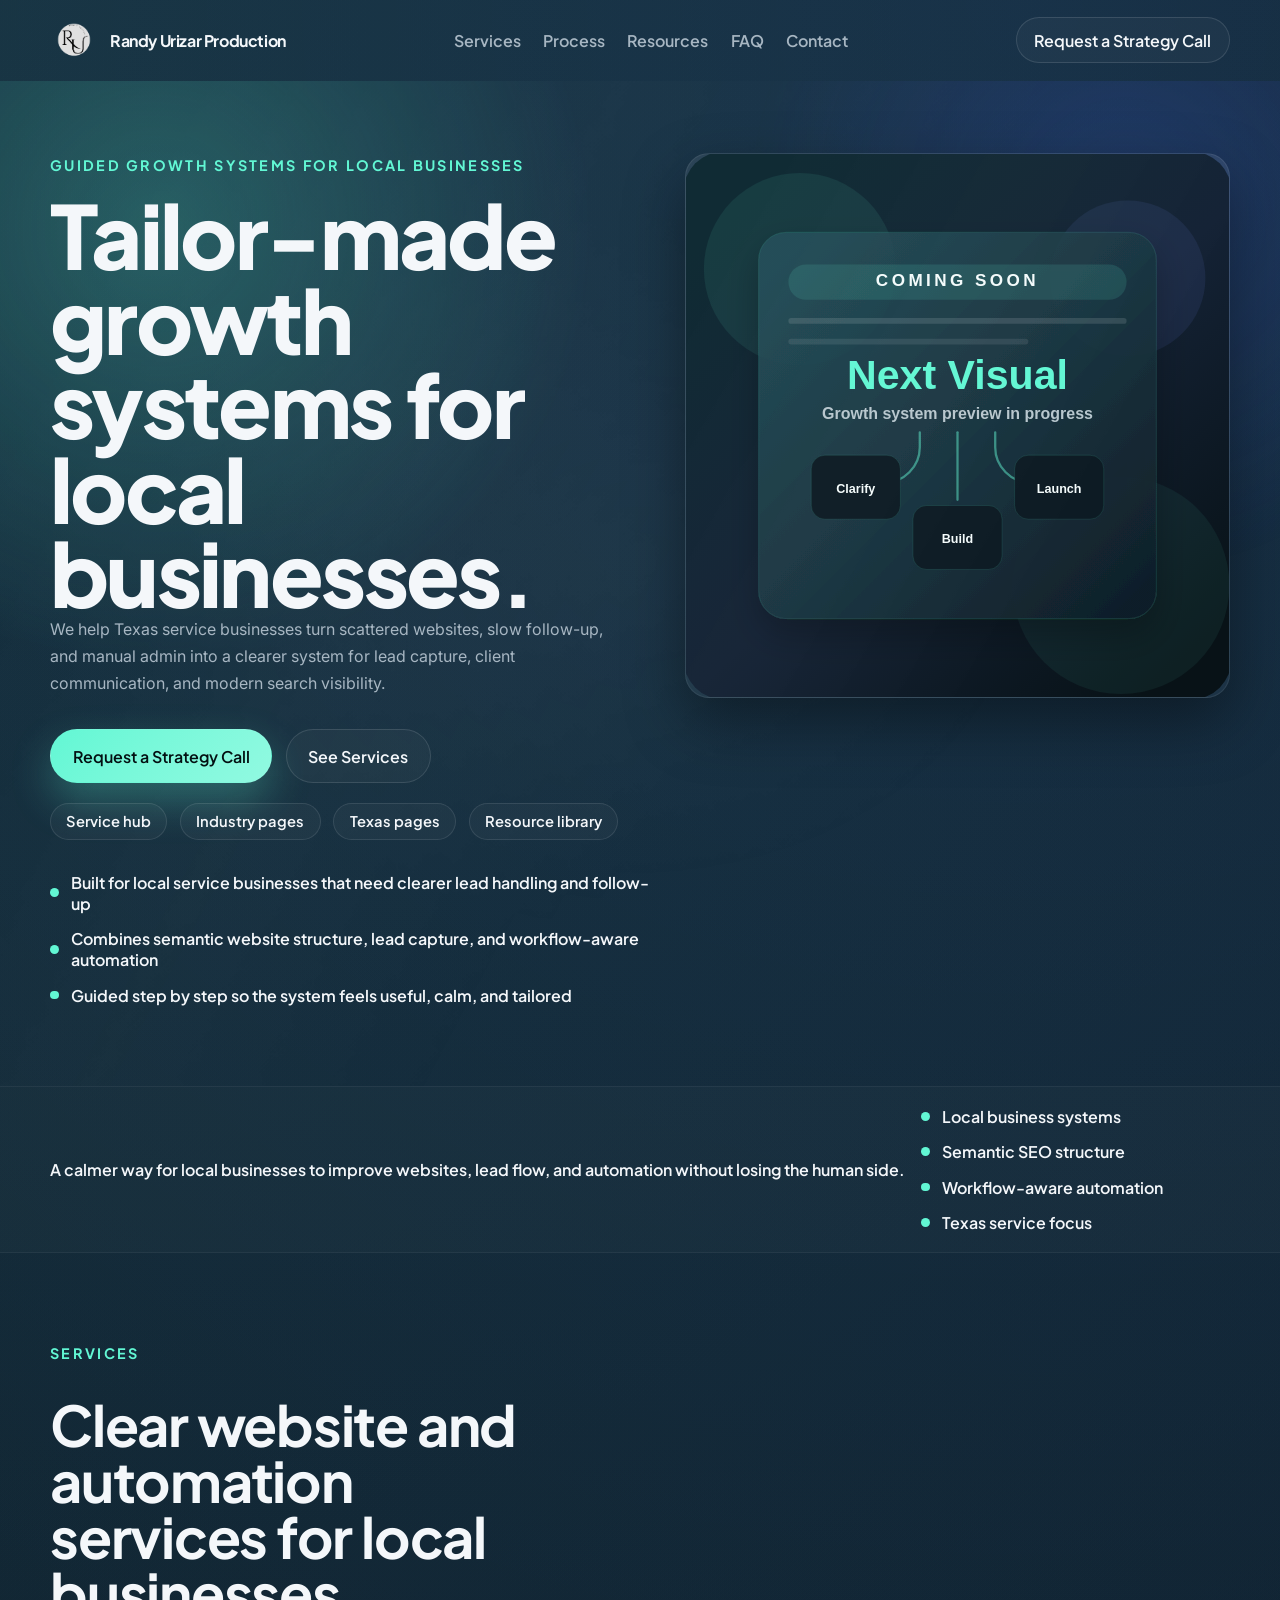
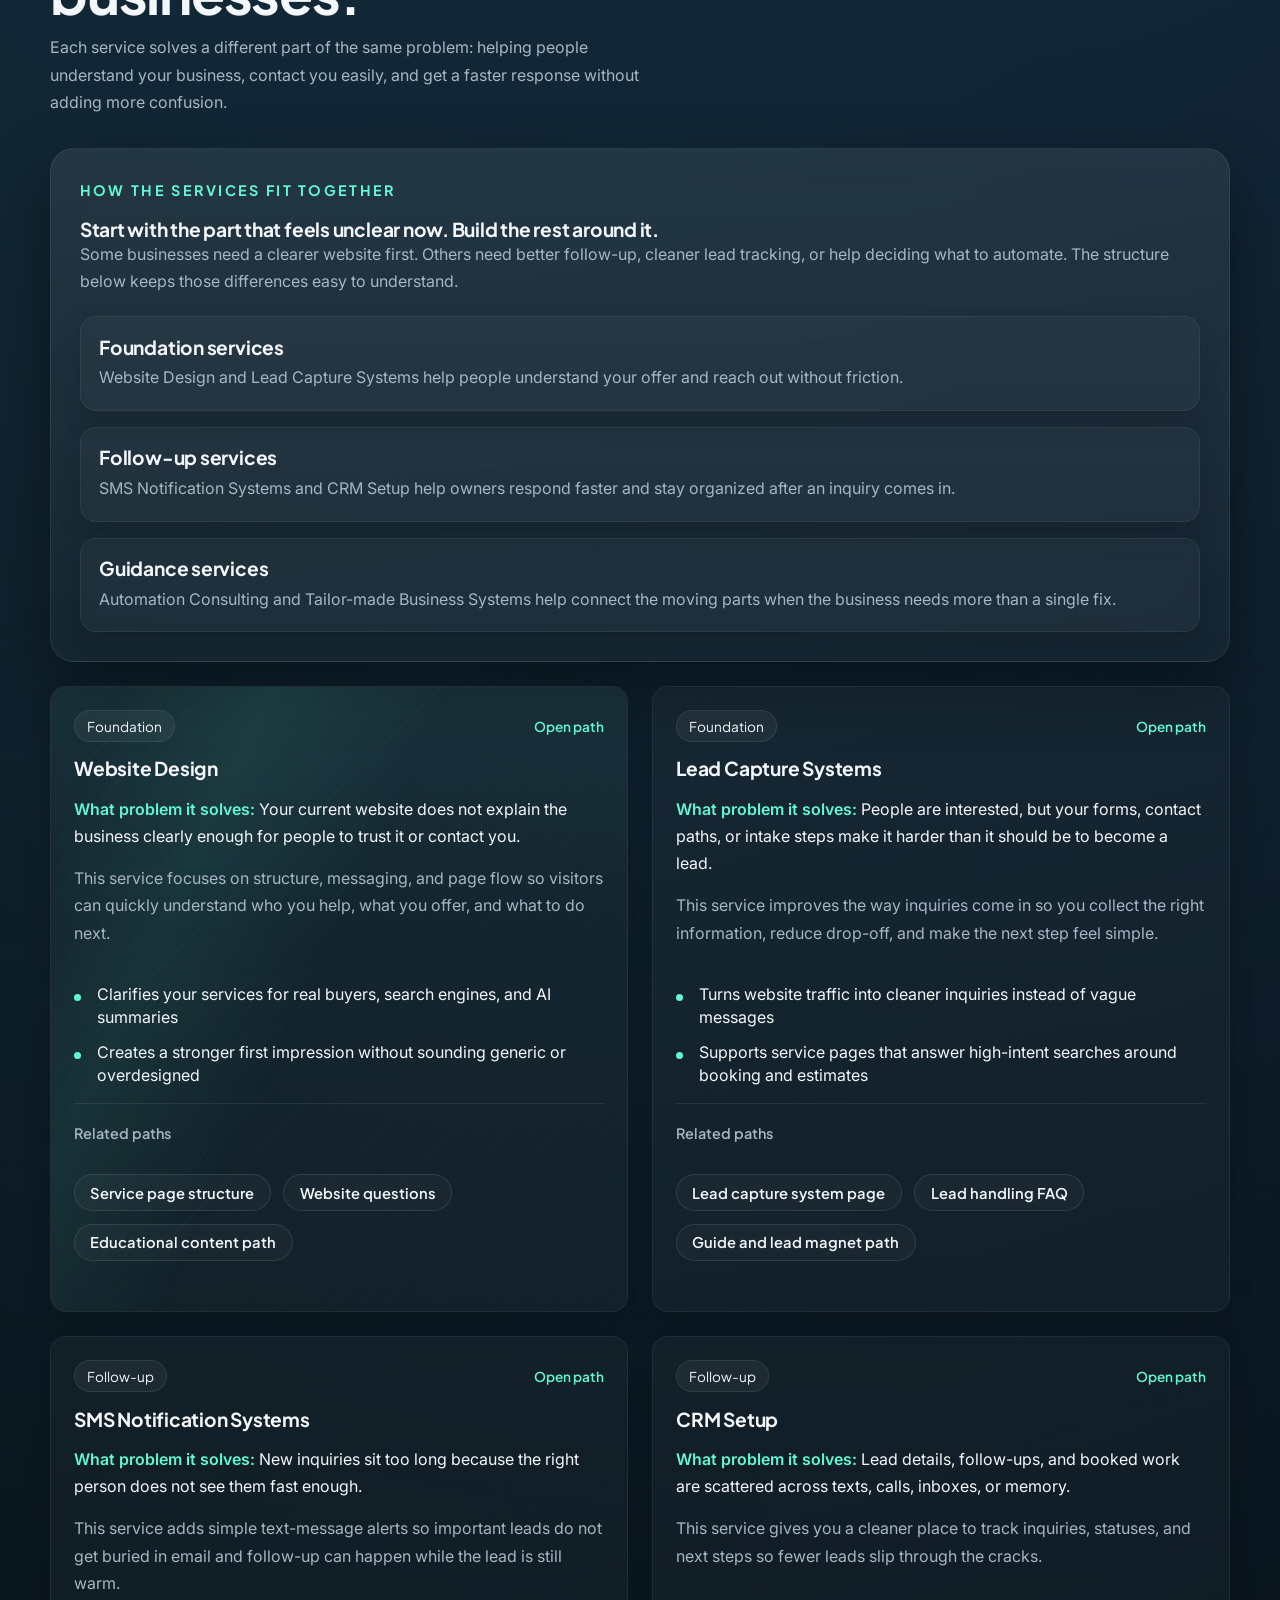
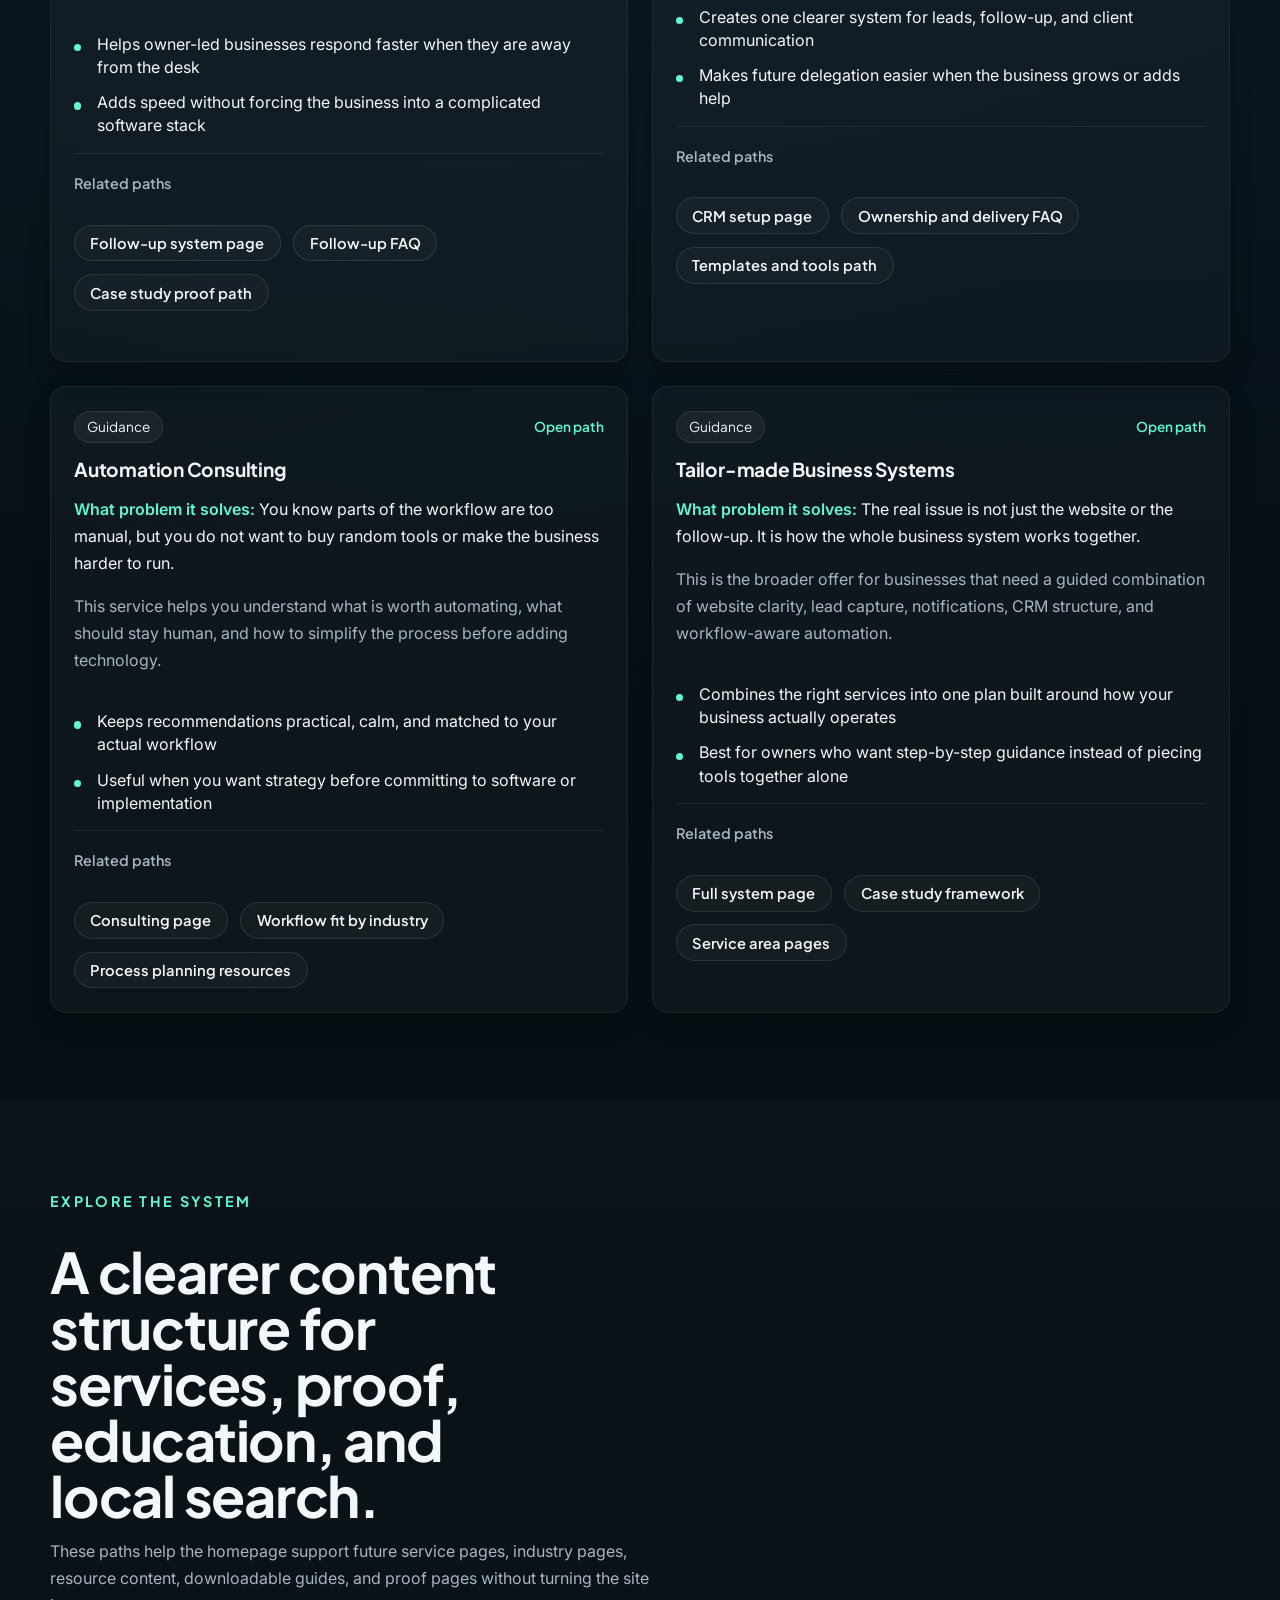
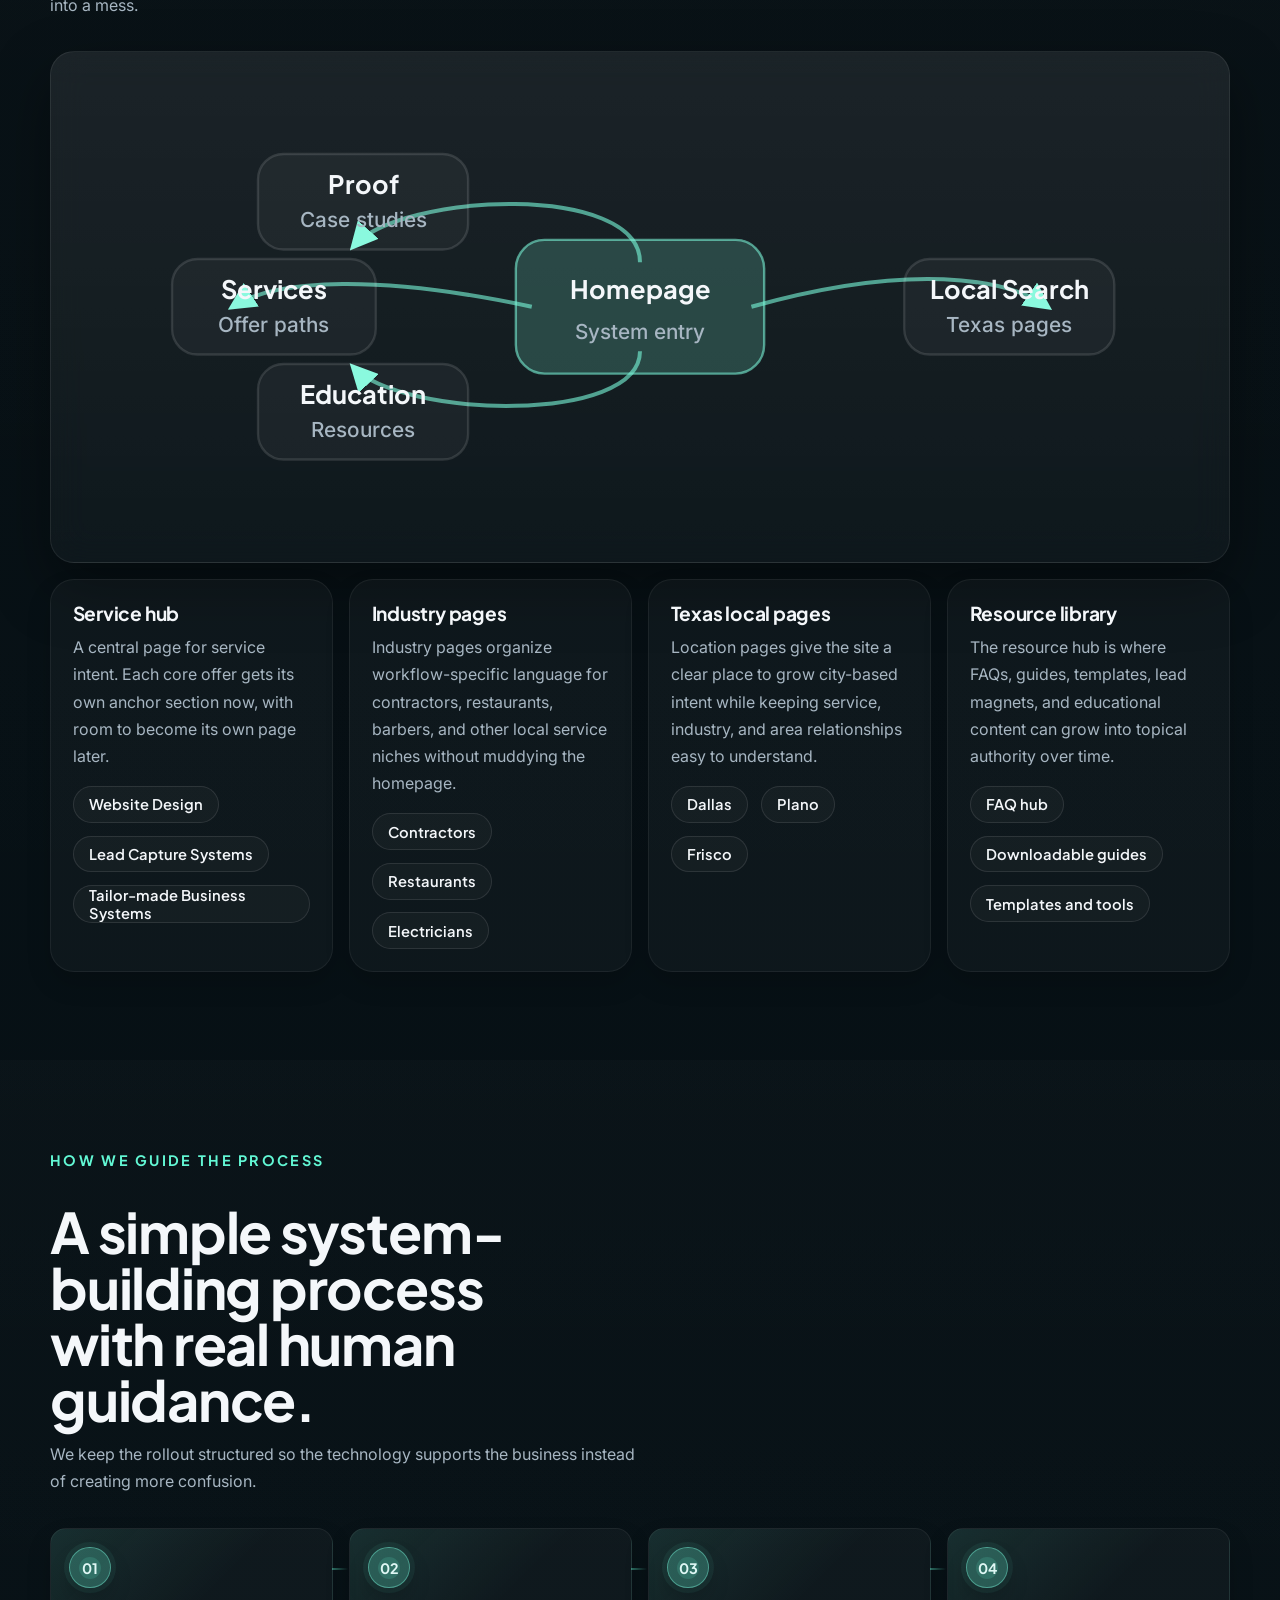
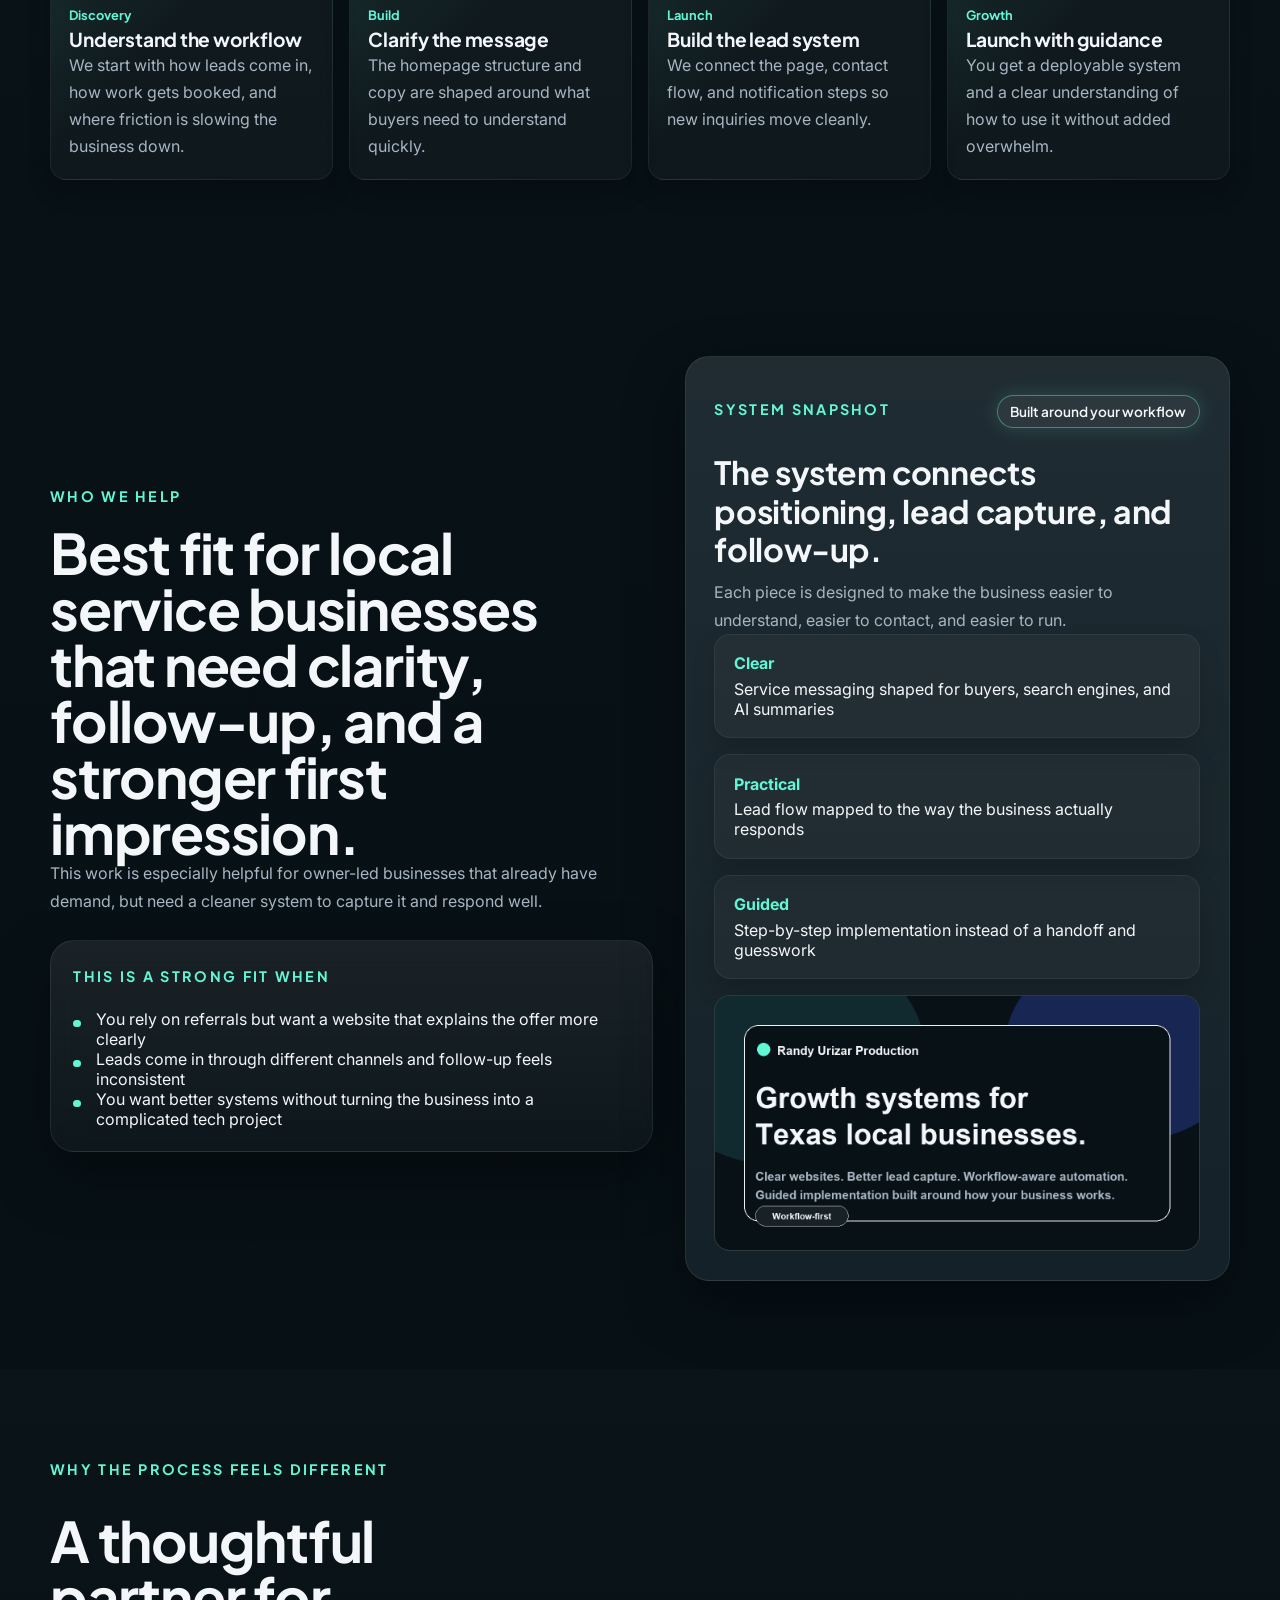
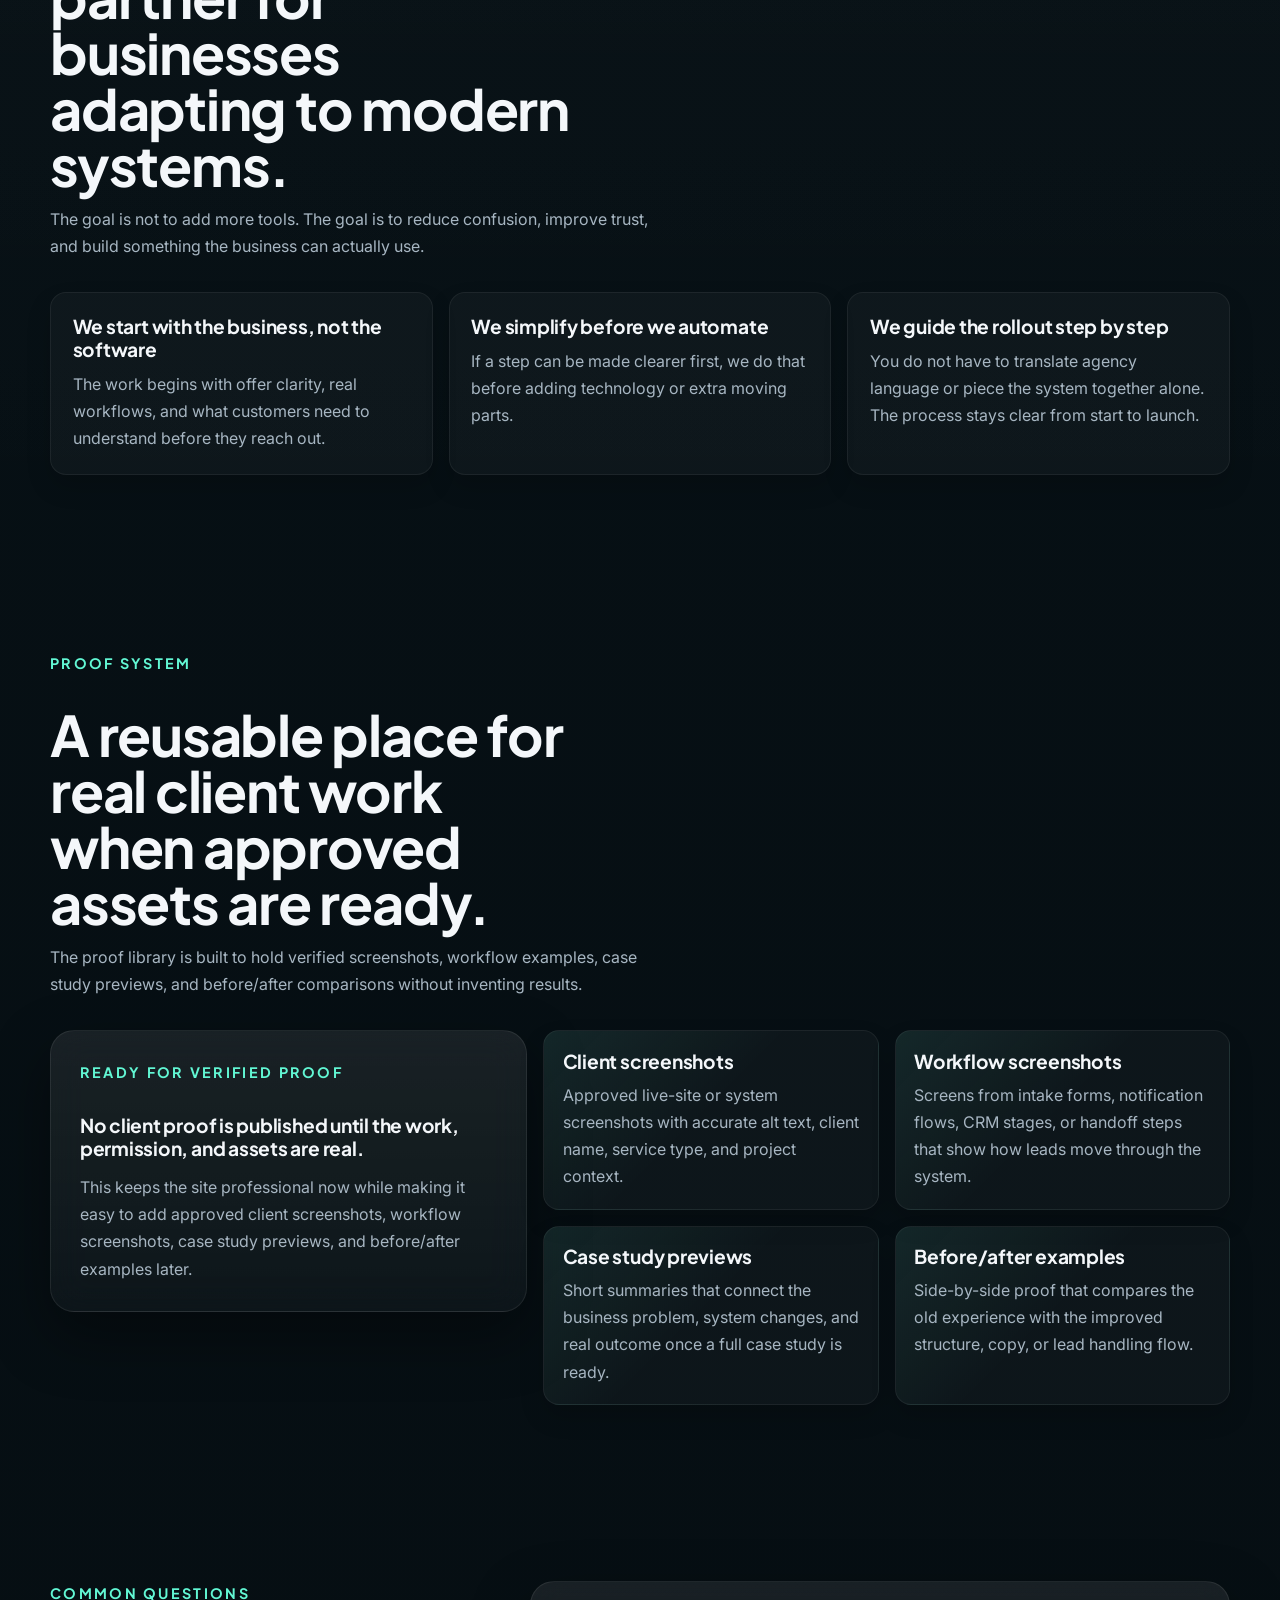
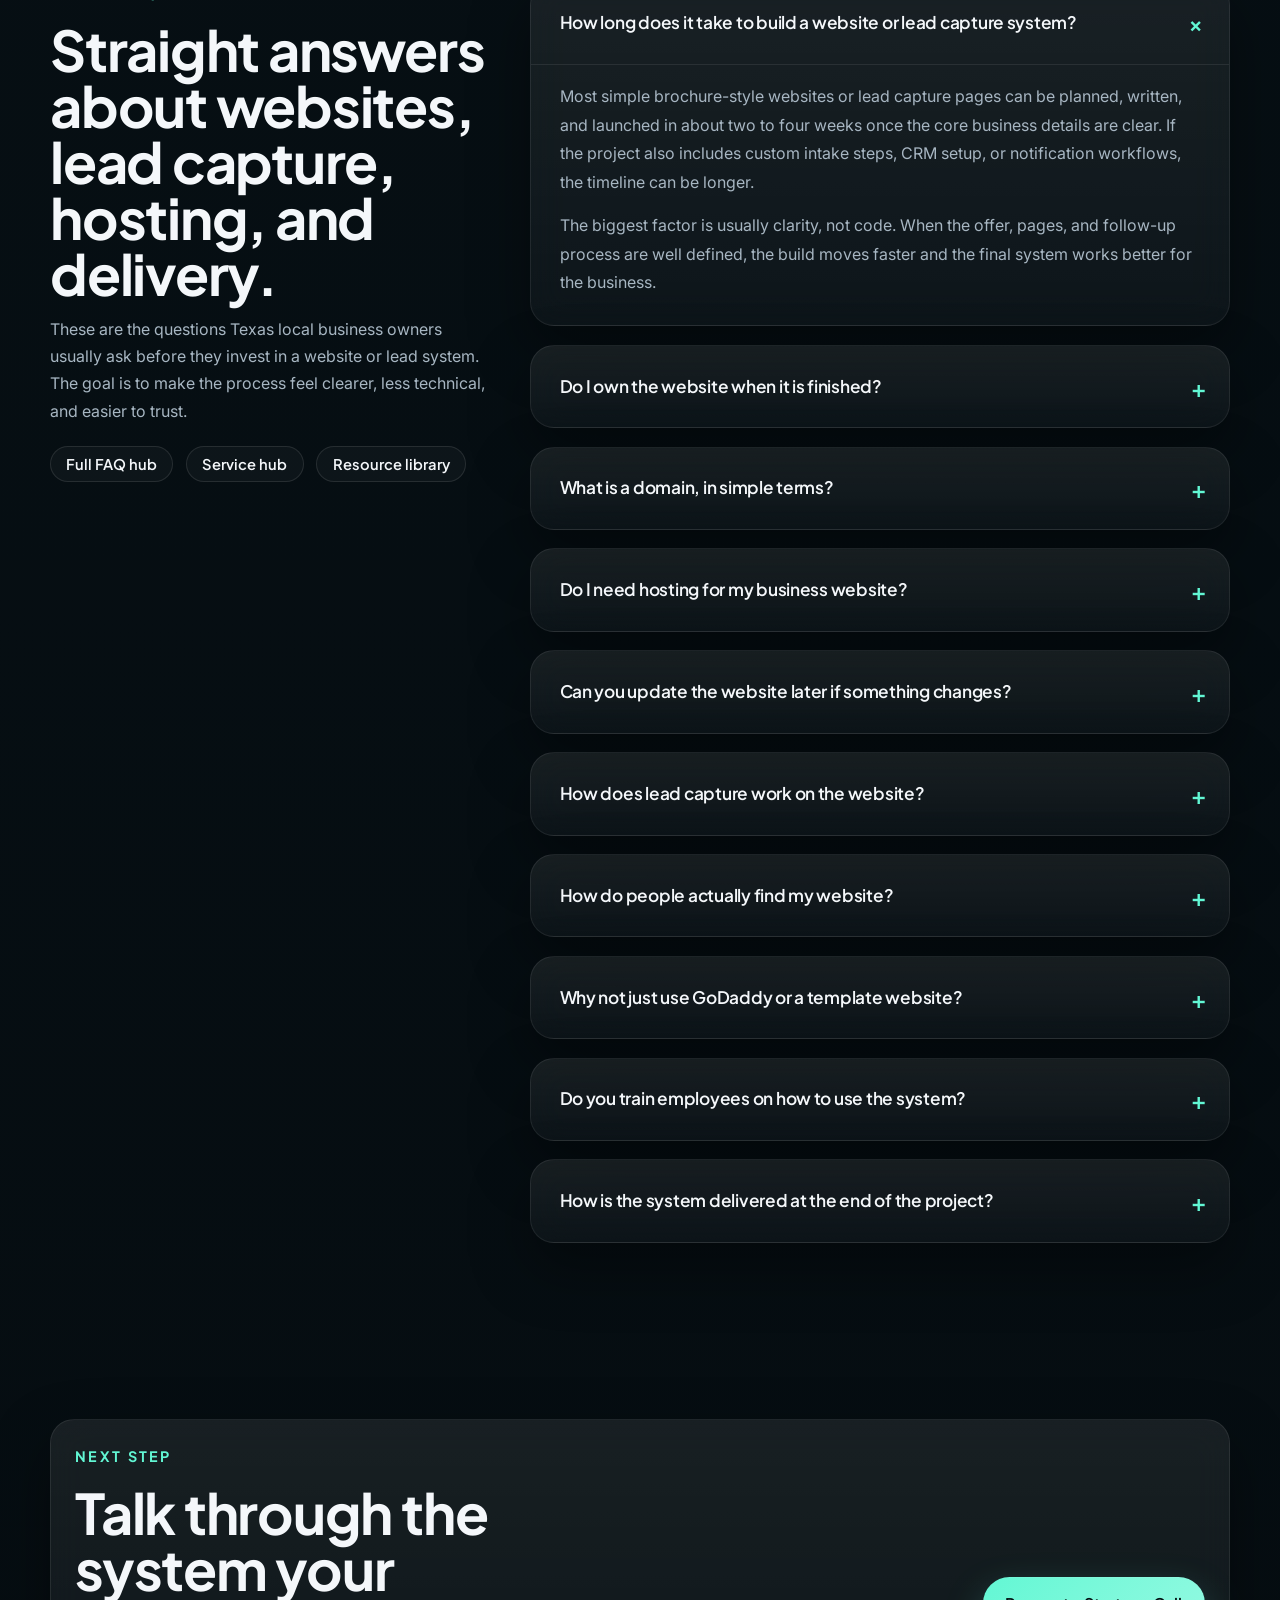
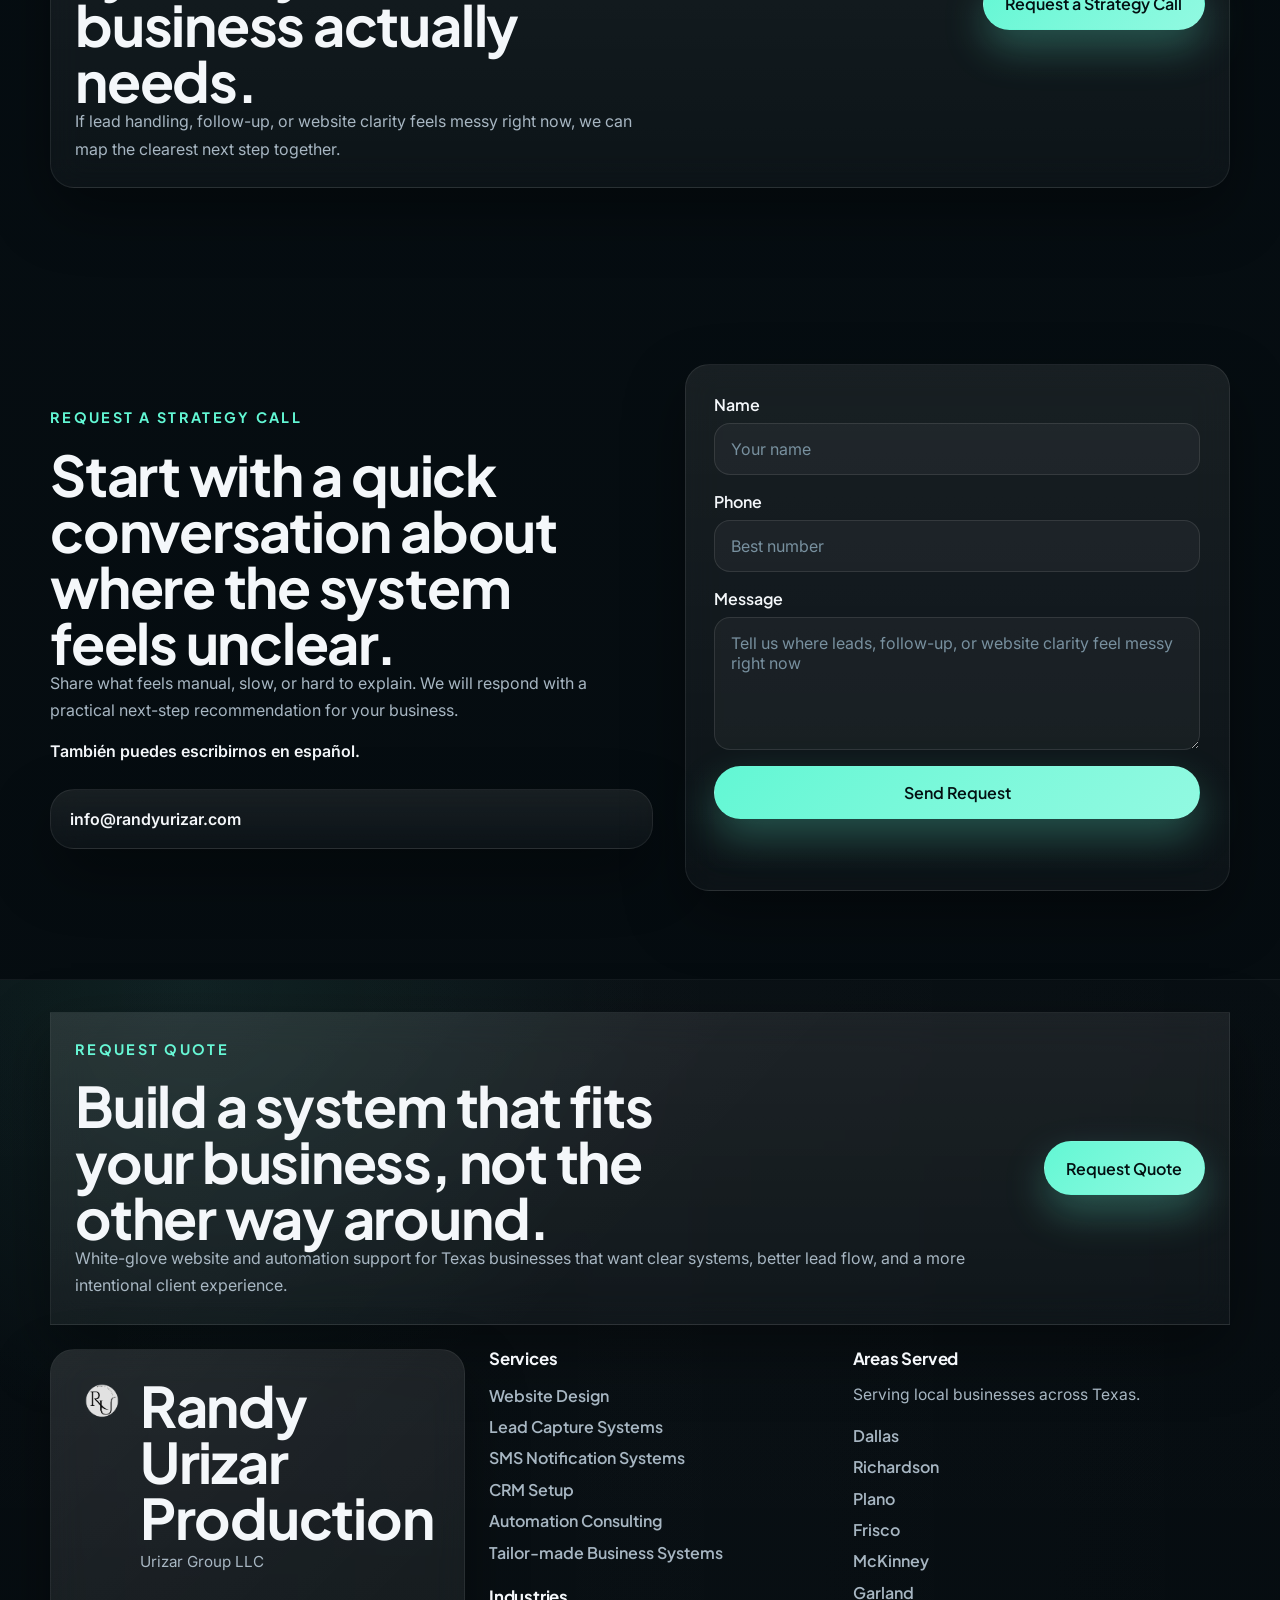
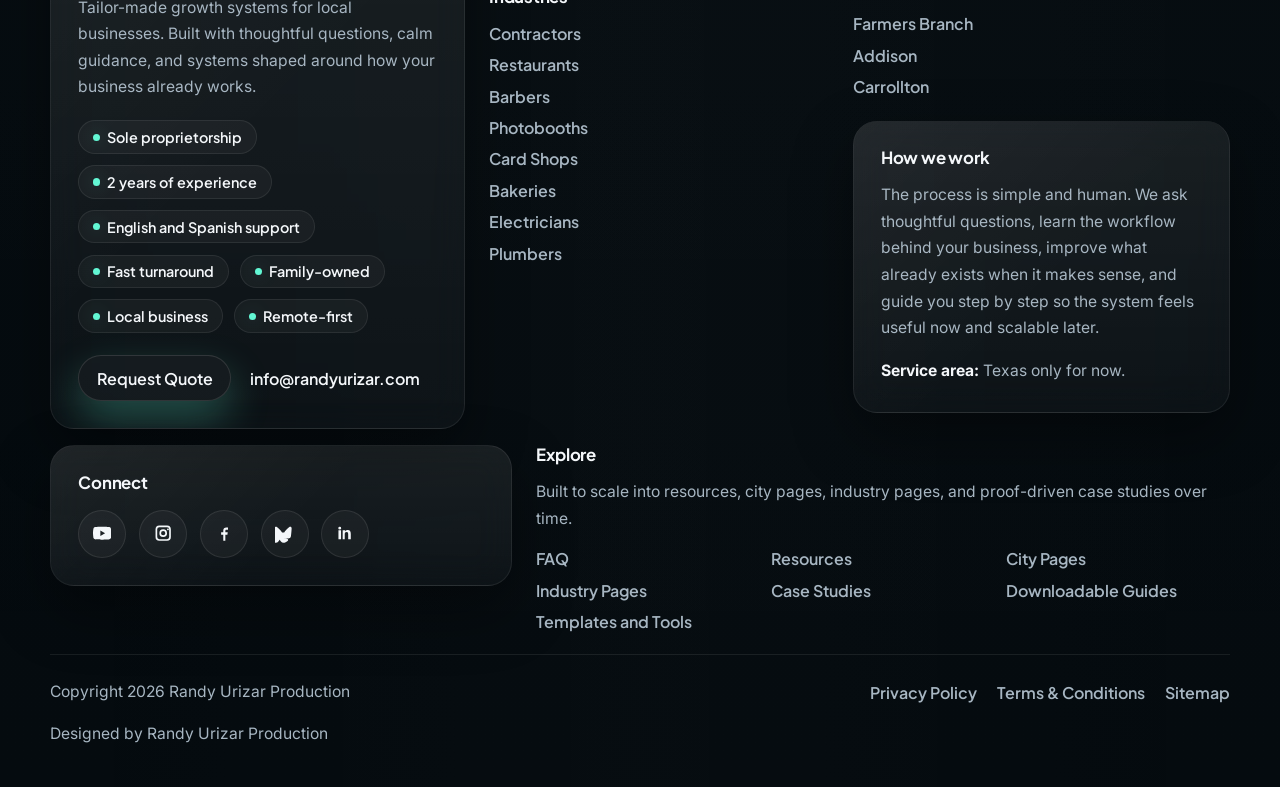
==== commit 3521a8d1: "Refine homepage visual motion" ====
--- a/index.html
+++ b/index.html
@@ -98,8 +98,8 @@
       <main id="mainContent" tabindex="-1">
         <section class="hero-section" aria-labelledby="heroHeadline">
           <div class="hero-backdrop" aria-hidden="true"></div>
-          <div class="container hero-grid">
-            <div class="hero-copy" data-reveal>
+          <div class="container hero-grid" data-reveal>
+            <div class="hero-copy">
               <p class="eyebrow" id="heroEyebrow">Guided growth systems for local businesses</p>
               <h1 id="heroHeadline">Tailor-made growth systems for local businesses.</h1>
               <p class="hero-subheadline" id="heroSubheadline">
@@ -116,21 +116,15 @@
               <ul class="hero-points" id="heroPoints" aria-label="Core benefits"></ul>
             </div>
 
-            <aside class="hero-panel" data-reveal aria-labelledby="heroWorkflowHeading">
-              <div class="hero-card glass-card">
-                <p class="mini-label" id="heroWorkflowHeading">What the system is built to support</p>
-                <div class="panel-status">
-                  <span class="status-pill" id="heroWorkflowPill">Workflow-first implementation</span>
-                  <span class="status-copy" id="heroWorkflowStatus">Lead capture -> processing -> notification -> deployment</span>
-                </div>
-
-                <div class="hero-system-map" aria-label="Lead capture system flow">
-                  <div class="system-flow" id="heroSystemFlow"></div>
-                  <div class="system-metrics" id="heroSystemMetrics"></div>
-                </div>
-
-                <ol class="workflow-list" id="heroWorkflowList"></ol>
-              </div>
+            <aside class="hero-panel" aria-label="Coming soon preview">
+              <figure class="hero-coming-soon glass-card">
+                <img
+                  src="/assets/images/coming-soon-growth-system.svg"
+                  alt="Coming soon preview for the next growth system visual"
+                  width="960"
+                  height="960"
+                />
+              </figure>
             </aside>
           </div>
         </section>
@@ -171,7 +165,7 @@
               </aside>
 
               <div class="services-grid" id="servicesGrid">
-                <article class="service-card" data-reveal aria-labelledby="websiteDesignTitle">
+                <article class="service-card service-card-motion" data-reveal aria-labelledby="websiteDesignTitle">
                   <div class="service-card-top">
                     <span class="service-kind">Foundation</span>
                     <a class="service-link" href="/services/#website-design">Open path</a>
--- a/styles.css
+++ b/styles.css
@@ -9,6 +9,11 @@
   --accent: #62f7d4;
   --accent-strong: #22d3b6;
   --shadow: 0 24px 60px rgba(0, 0, 0, 0.38);
+  --hover-shadow: 0 24px 50px rgba(0, 0, 0, 0.26);
+  --hover-border: color-mix(in srgb, var(--accent) 34%, rgba(255, 255, 255, 0.16));
+  --hover-surface: color-mix(in srgb, var(--accent) 7%, rgba(255, 255, 255, 0.04));
+  --hover-lift: translateY(-4px);
+  --hover-lift-small: translateY(-2px);
   --radius: 24px;
   --radius-sm: 16px;
   --max-width: 1180px;
@@ -130,6 +135,11 @@
   backdrop-filter: blur(18px);
   border: 1px solid var(--surface-border);
   box-shadow: var(--shadow);
+  transition:
+    transform var(--transition),
+    box-shadow var(--transition),
+    border-color var(--transition),
+    background-color var(--transition);
 }
 
 .site-header {
@@ -202,6 +212,7 @@
 }
 
 .button {
+  position: relative;
   display: inline-flex;
   align-items: center;
   justify-content: center;
@@ -212,6 +223,8 @@
   border: 1px solid transparent;
   font-family: var(--font-heading);
   font-weight: var(--weight-ui);
+  overflow: hidden;
+  isolation: isolate;
   transition:
     transform 0.35s ease,
     box-shadow 0.35s ease,
@@ -219,9 +232,28 @@
     background-color 0.35s ease;
 }
 
+.button::after {
+  content: "";
+  position: absolute;
+  inset: 0;
+  background: linear-gradient(110deg, transparent 0%, rgba(255, 255, 255, 0.16) 48%, transparent 62%);
+  opacity: 0;
+  transform: translateX(-72%);
+  transition:
+    opacity 0.25s ease,
+    transform 0.45s ease;
+  pointer-events: none;
+}
+
 .button:hover,
 .button:focus-visible {
-  transform: translateY(-2px) scale(1.02);
+  transform: var(--hover-lift-small) scale(1.02);
+}
+
+.button:hover::after,
+.button:focus-visible::after {
+  opacity: 1;
+  transform: translateX(72%);
 }
 
 .button-primary {
@@ -230,6 +262,11 @@
   box-shadow: 0 18px 40px color-mix(in srgb, var(--accent) 28%, transparent);
 }
 
+.button-primary:hover,
+.button-primary:focus-visible {
+  box-shadow: 0 22px 48px color-mix(in srgb, var(--accent) 34%, transparent);
+}
+
 .button-secondary,
 .button-small {
   border-color: rgba(255, 255, 255, 0.12);
@@ -237,6 +274,15 @@
   color: var(--text);
 }
 
+.button-secondary:hover,
+.button-secondary:focus-visible,
+.button-small:hover,
+.button-small:focus-visible {
+  border-color: var(--hover-border);
+  background: var(--hover-surface);
+  box-shadow: 0 14px 30px rgba(0, 0, 0, 0.2);
+}
+
 .button-full {
   width: 100%;
 }
@@ -249,27 +295,34 @@
 .hero-section {
   position: relative;
   padding: 4.5rem 0 4rem;
+  overflow: hidden;
 }
 
 .hero-backdrop {
   position: absolute;
-  inset: 0;
+  inset: -8%;
   background:
     radial-gradient(circle at 18% 20%, color-mix(in srgb, var(--accent) 25%, transparent), transparent 28%),
     radial-gradient(circle at 82% 18%, rgba(80, 103, 255, 0.2), transparent 24%);
   opacity: 0.9;
-  animation: drift 14s ease-in-out infinite alternate;
+  transform: translate3d(0, 0, 0) scale(1.02);
+  transform-origin: 50% 45%;
+  animation: heroAmbientBreath 34s ease-in-out infinite alternate;
   pointer-events: none;
-}
-
-@keyframes drift {
-  from {
-    transform: translate3d(0, 0, 0) scale(1);
-  }
-
-  to {
-    transform: translate3d(0, -1.5%, 0) scale(1.03);
-  }
+  will-change: transform, opacity;
+}
+
+.hero-backdrop::before {
+  content: "";
+  position: absolute;
+  inset: 0;
+  background:
+    linear-gradient(120deg, transparent 18%, rgba(255, 255, 255, 0.045), transparent 58%),
+    radial-gradient(ellipse at 52% 48%, rgba(255, 255, 255, 0.055), transparent 42%);
+  opacity: 0.48;
+  transform: translate3d(-2%, 1%, 0) rotate(-2deg);
+  animation: heroAmbientFlow 46s ease-in-out infinite alternate;
+  pointer-events: none;
 }
 
 .hero-grid,
@@ -361,6 +414,7 @@
 }
 
 .context-link-chip {
+  position: relative;
   display: inline-flex;
   align-items: center;
   justify-content: center;
@@ -373,19 +427,41 @@
   font-family: var(--font-heading);
   font-size: 0.92rem;
   font-weight: var(--weight-ui);
+  overflow: hidden;
   transition:
     transform var(--transition),
     border-color var(--transition),
     background-color var(--transition),
+    box-shadow var(--transition),
     color var(--transition);
+}
+
+.context-link-chip::after {
+  content: "";
+  position: absolute;
+  inset: 0;
+  background: linear-gradient(110deg, transparent 0%, rgba(255, 255, 255, 0.12) 48%, transparent 62%);
+  opacity: 0;
+  transform: translateX(-70%);
+  transition:
+    opacity 0.25s ease,
+    transform 0.45s ease;
+  pointer-events: none;
 }
 
 .context-link-chip:hover,
 .context-link-chip:focus-visible {
-  transform: translateY(-2px);
-  border-color: rgba(255, 255, 255, 0.16);
-  background: rgba(255, 255, 255, 0.06);
-  color: var(--accent);
+  transform: var(--hover-lift-small);
+  border-color: var(--hover-border);
+  background: var(--hover-surface);
+  box-shadow: 0 10px 22px rgba(0, 0, 0, 0.18);
+  color: var(--text);
+}
+
+.context-link-chip:hover::after,
+.context-link-chip:focus-visible::after {
+  opacity: 1;
+  transform: translateX(70%);
 }
 
 .hero-points {
@@ -436,6 +512,93 @@
   padding: 1.4rem;
 }
 
+.hero-coming-soon {
+  position: relative;
+  margin: 0;
+  overflow: hidden;
+  border-radius: var(--radius);
+  isolation: isolate;
+}
+
+.hero-coming-soon img {
+  position: relative;
+  z-index: 1;
+  display: block;
+  width: 100%;
+  height: auto;
+  transform: translate3d(0, 0, 0) scale(1.01);
+  animation: heroPreviewDrift 28s ease-in-out infinite alternate;
+  will-change: transform;
+}
+
+.hero-coming-soon::after {
+  content: "";
+  position: absolute;
+  inset: -18%;
+  z-index: 2;
+  background: linear-gradient(118deg, transparent 26%, rgba(255, 255, 255, 0.08) 48%, transparent 68%);
+  opacity: 0.2;
+  transform: translate3d(-10%, 6%, 0) rotate(2deg);
+  animation: heroPreviewSheen 36s ease-in-out infinite alternate;
+  pointer-events: none;
+}
+
+@keyframes heroAmbientBreath {
+  0% {
+    opacity: 0.78;
+    transform: translate3d(-0.6%, 0.4%, 0) scale(1.02) rotate(-0.4deg);
+  }
+
+  46% {
+    opacity: 0.92;
+    transform: translate3d(0.8%, -0.7%, 0) scale(1.045) rotate(0.35deg);
+  }
+
+  100% {
+    opacity: 0.84;
+    transform: translate3d(-0.2%, -1%, 0) scale(1.035) rotate(-0.2deg);
+  }
+}
+
+@keyframes heroAmbientFlow {
+  0% {
+    opacity: 0.34;
+    transform: translate3d(-2%, 1%, 0) rotate(-2deg) scale(1);
+  }
+
+  52% {
+    opacity: 0.5;
+    transform: translate3d(2%, -1.5%, 0) rotate(1.2deg) scale(1.04);
+  }
+
+  100% {
+    opacity: 0.4;
+    transform: translate3d(0.4%, 1.8%, 0) rotate(-0.8deg) scale(1.025);
+  }
+}
+
+@keyframes heroPreviewDrift {
+  0% {
+    transform: translate3d(-0.4%, 0.25%, 0) scale(1.01);
+  }
+
+  100% {
+    transform: translate3d(0.55%, -0.45%, 0) scale(1.025);
+  }
+}
+
+@keyframes heroPreviewSheen {
+  0% {
+    opacity: 0.12;
+    transform: translate3d(-10%, 6%, 0) rotate(2deg);
+  }
+
+  100% {
+    opacity: 0.24;
+    transform: translate3d(8%, -5%, 0) rotate(-1deg);
+  }
+}
+
 .panel-status,
 .preview-card-top {
   display: flex;
@@ -457,6 +620,12 @@
   font-family: var(--font-heading);
   font-size: 0.85rem;
   font-weight: var(--weight-ui);
+}
+
+.hero-card .status-pill {
+  background: color-mix(in srgb, var(--accent) 18%, rgba(255, 255, 255, 0.06));
+  border-color: color-mix(in srgb, var(--accent) 34%, rgba(255, 255, 255, 0.08));
+  box-shadow: 0 0 0 4px rgba(98, 247, 212, 0.055);
 }
 
 .status-copy {
@@ -503,7 +672,6 @@
   border-radius: 999px;
   background: var(--accent);
   box-shadow: 0 0 24px color-mix(in srgb, var(--accent) 65%, transparent);
-  animation: systemPulse 7.5s ease-in-out infinite;
 }
 
 .system-flow {
@@ -527,6 +695,21 @@
   box-shadow: 0 14px 24px rgba(0, 0, 0, 0.18);
 }
 
+.system-flow-item-business-goals {
+  background: rgba(5, 13, 17, 0.54);
+  border-color: rgba(255, 255, 255, 0.065);
+  box-shadow: 0 10px 18px rgba(0, 0, 0, 0.14);
+}
+
+.system-flow-item-website-structure {
+  background:
+    linear-gradient(135deg, color-mix(in srgb, var(--accent) 12%, rgba(5, 13, 17, 0.68)), rgba(5, 13, 17, 0.76));
+  border-color: color-mix(in srgb, var(--accent) 24%, rgba(255, 255, 255, 0.08));
+  box-shadow:
+    0 0 0 1px rgba(98, 247, 212, 0.04),
+    0 16px 28px rgba(0, 0, 0, 0.2);
+}
+
 .system-flow-item::before {
   content: "";
   position: absolute;
@@ -535,14 +718,20 @@
   border-left: 2px solid color-mix(in srgb, var(--accent) 48%, transparent);
   opacity: 0.54;
   pointer-events: none;
-  transform: scaleY(0.72);
-  transform-origin: top;
-  animation: flowEdgeSignal 9s ease-in-out infinite;
-  animation-delay: calc(var(--step-index) * 0.55s);
+}
+
+.system-flow-item-business-goals::before {
+  border-left-color: rgba(255, 255, 255, 0.2);
+  opacity: 0.34;
+}
+
+.system-flow-item-website-structure::before {
+  border-left-color: color-mix(in srgb, var(--accent) 68%, transparent);
+  opacity: 0.78;
 }
 
 .system-flow-marker {
-  grid-row: span 2;
+  grid-row: span 3;
   display: inline-flex;
   align-items: center;
   justify-content: center;
@@ -556,30 +745,86 @@
   font-size: 0.72rem;
   font-weight: var(--weight-ui-strong);
   box-shadow: 0 0 0 4px rgba(98, 247, 212, 0.08);
-  transform: translateZ(0);
-  animation: flowMarkerSignal 9s ease-in-out infinite;
-  animation-delay: calc(var(--step-index) * 0.55s);
+}
+
+.system-flow-item-business-goals .system-flow-marker {
+  background: rgba(255, 255, 255, 0.055);
+  border-color: rgba(255, 255, 255, 0.13);
+  color: var(--muted);
+  box-shadow: none;
+}
+
+.system-flow-item-website-structure .system-flow-marker {
+  background: color-mix(in srgb, var(--accent) 28%, rgba(255, 255, 255, 0.04));
+  border-color: color-mix(in srgb, var(--accent) 46%, rgba(255, 255, 255, 0.08));
+}
+
+.system-flow-phase {
+  grid-column: 2;
+  min-width: 0;
+  color: var(--accent);
+  font-family: var(--font-heading);
+  font-size: 0.68rem;
+  font-weight: var(--weight-ui-strong);
+  letter-spacing: 0.12em;
+  line-height: 1;
+  text-transform: uppercase;
+}
+
+.system-flow-item-business-goals .system-flow-phase {
+  color: rgba(255, 255, 255, 0.56);
+}
+
+.system-flow-item-website-structure .system-flow-phase,
+.system-flow-item-website-structure strong {
+  color: var(--accent);
 }
 
 .system-flow-item strong {
+  grid-column: 2;
+  min-width: 0;
   color: var(--text);
   font-family: var(--font-heading);
   font-size: 1rem;
   font-weight: var(--weight-ui-strong);
+  overflow-wrap: anywhere;
+}
+
+.system-flow-item-business-goals strong {
+  color: rgba(255, 255, 255, 0.82);
 }
 
 .system-flow-item span:last-child {
+  grid-column: 2;
+  min-width: 0;
   color: var(--muted);
   font-size: 0.88rem;
   line-height: 1.45;
+  overflow-wrap: anywhere;
 }
 
 .system-metrics {
   position: relative;
   z-index: 1;
+  order: -1;
   display: grid;
   grid-template-columns: repeat(3, minmax(0, 1fr));
   gap: 0.65rem;
+  padding: 0.85rem;
+  border-radius: 0.9rem;
+  background: rgba(98, 247, 212, 0.055);
+  border: 1px solid color-mix(in srgb, var(--accent) 18%, rgba(255, 255, 255, 0.08));
+}
+
+.system-metrics-label {
+  grid-column: 1 / -1;
+  color: var(--text);
+  font-family: var(--font-heading);
+  font-size: 0.78rem;
+  font-weight: var(--weight-ui-strong);
+  letter-spacing: 0.12em;
+  line-height: 1;
+  text-transform: uppercase;
 }
 
 .system-metric {
@@ -588,8 +833,8 @@
   min-width: 0;
   padding: 0.75rem;
   border-radius: 0.9rem;
-  background: rgba(255, 255, 255, 0.045);
-  border: 1px solid rgba(255, 255, 255, 0.07);
+  background: rgba(5, 13, 17, 0.52);
+  border: 1px solid color-mix(in srgb, var(--accent) 13%, rgba(255, 255, 255, 0.07));
 }
 
 .system-metric strong {
@@ -597,115 +842,14 @@
   font-family: var(--font-heading);
   font-size: 1rem;
   font-weight: var(--weight-ui-strong);
+  overflow-wrap: anywhere;
 }
 
 .system-metric span {
   color: var(--muted);
   font-size: 0.78rem;
   line-height: 1.35;
-}
-
-@keyframes systemPulse {
-  0%,
-  100% {
-    transform: translateY(0) scale(0.84);
-    opacity: 0;
-  }
-
-  14% {
-    opacity: 0.9;
-  }
-
-  76% {
-    opacity: 0.9;
-  }
-
-  88% {
-    transform: translateY(13.2rem) scale(1);
-    opacity: 0;
-  }
-}
-
-@keyframes flowEdgeSignal {
-  0%,
-  100% {
-    opacity: 0.38;
-    transform: scaleY(0.62);
-  }
-
-  28%,
-  44% {
-    opacity: 0.86;
-    transform: scaleY(1);
-  }
-}
-
-@keyframes flowMarkerSignal {
-  0%,
-  100% {
-    opacity: 0.82;
-    transform: translateZ(0) scale(1);
-  }
-
-  32%,
-  42% {
-    opacity: 1;
-    transform: translateZ(0) scale(1.045);
-  }
-}
-
-@keyframes workflowStepPulse {
-  0%,
-  100% {
-    opacity: 0;
-    transform: scale(0.82);
-  }
-
-  18%,
-  34% {
-    opacity: 0.55;
-    transform: scale(1.12);
-  }
-}
-
-@keyframes flowEdgeSignalWide {
-  0%,
-  100% {
-    opacity: 0.38;
-    transform: scaleX(0.62);
-  }
-
-  28%,
-  44% {
-    opacity: 0.84;
-    transform: scaleX(1);
-  }
-}
-
-@keyframes flowConnectorSignal {
-  0%,
-  100% {
-    opacity: 0.24;
-    transform: scaleX(0.2);
-  }
-
-  30%,
-  46% {
-    opacity: 0.8;
-    transform: scaleX(1);
-  }
-}
-
-@keyframes flowConnectorFade {
-  0%,
-  100% {
-    opacity: 0.28;
-  }
-
-  30%,
-  46% {
-    opacity: 0.78;
-  }
+  overflow-wrap: anywhere;
 }
 
 .workflow-list,
@@ -730,12 +874,38 @@
   margin-top: 1rem;
 }
 
+.hero-card .workflow-item-active {
+  background:
+    linear-gradient(135deg, color-mix(in srgb, var(--accent) 12%, transparent), rgba(255, 255, 255, 0.035));
+  border-color: color-mix(in srgb, var(--accent) 28%, rgba(255, 255, 255, 0.08));
+  box-shadow:
+    0 0 0 1px rgba(98, 247, 212, 0.045),
+    0 18px 32px rgba(0, 0, 0, 0.22);
+}
+
+.hero-card .workflow-item-active .workflow-step {
+  border: 1px solid color-mix(in srgb, var(--accent) 42%, rgba(255, 255, 255, 0.1));
+  box-shadow:
+    0 0 0 5px rgba(98, 247, 212, 0.07),
+    0 12px 22px rgba(0, 0, 0, 0.2);
+}
+
+.hero-card .workflow-item-active h3 {
+  color: var(--accent);
+}
+
 .workflow-item,
 .services-summary-item,
 .service-card,
 .step-card,
 .metric-card,
-.proof-card {
+.proof-card,
+.architecture-card,
+.positioning-card,
+.topic-card,
+.path-card,
+.note-card,
+.content-page-intro {
   padding: 1.15rem;
   border-radius: var(--radius-sm);
   background: rgba(255, 255, 255, 0.03);
@@ -743,7 +913,8 @@
   transition:
     transform var(--transition),
     box-shadow var(--transition),
-    border-color var(--transition);
+    border-color var(--transition),
+    background-color var(--transition);
 }
 
 .workflow-item,
@@ -760,10 +931,19 @@
 .proof-card,
 .services-summary-item,
 .service-card,
-.positioning-card {
+.positioning-card,
+.architecture-card,
+.topic-card,
+.path-card,
+.note-card,
+.content-page-intro {
   box-shadow: 0 12px 24px rgba(0, 0, 0, 0.16);
 }
 
+.hero-coming-soon:hover,
+.hero-coming-soon:focus-within,
+.services-summary:hover,
+.services-summary:focus-within,
 .services-summary-item:hover,
 .services-summary-item:focus-within,
 .service-card:hover,
@@ -773,11 +953,46 @@
 .metric-card:hover,
 .proof-card:hover,
 .proof-card:focus-within,
+.architecture-map:hover,
+.architecture-map:focus-within,
+.architecture-card:hover,
+.architecture-card:focus-within,
+.preview-card:hover,
+.preview-card:focus-within,
+.proof-empty-card:hover,
+.proof-empty-card:focus-within,
 .positioning-card:hover,
-.positioning-card:focus-within {
-  transform: translateY(-4px);
-  box-shadow: 0 24px 50px rgba(0, 0, 0, 0.26);
-  border-color: rgba(255, 255, 255, 0.12);
+.positioning-card:focus-within,
+.faq-item:hover,
+.faq-item:focus-within,
+.cta-band:hover,
+.cta-band:focus-within,
+.contact-methods:hover,
+.contact-methods:focus-within,
+.contact-form:hover,
+.fit-panel:hover,
+.fit-panel:focus-within,
+.footer-cta-band:hover,
+.footer-cta-band:focus-within,
+.footer-brand-panel:hover,
+.footer-brand-panel:focus-within,
+.footer-human-panel:hover,
+.footer-human-panel:focus-within,
+.footer-social-panel:hover,
+.footer-social-panel:focus-within,
+.content-page-intro:hover,
+.content-page-intro:focus-within,
+.topic-card:hover,
+.topic-card:focus-within,
+.path-card:hover,
+.path-card:focus-within,
+.note-card:hover,
+.note-card:focus-within,
+.page-cta-band:hover,
+.page-cta-band:focus-within {
+  transform: var(--hover-lift);
+  box-shadow: var(--hover-shadow);
+  border-color: var(--hover-border);
 }
 
 .workflow-step,
@@ -797,23 +1012,15 @@
 }
 
 .hero-card .workflow-step::after {
-  content: "";
-  position: absolute;
-  inset: -0.35rem;
-  border-radius: inherit;
-  border: 1px solid color-mix(in srgb, var(--accent) 38%, transparent);
-  opacity: 0;
-  pointer-events: none;
-  transform: scale(0.82);
-  animation: workflowStepPulse 10.5s ease-in-out infinite;
+  content: none;
 }
 
 .hero-card .workflow-item:nth-child(2) .workflow-step::after {
-  animation-delay: 1.2s;
+  content: none;
 }
 
 .hero-card .workflow-item:nth-child(3) .workflow-step::after {
-  animation-delay: 2.4s;
+  content: none;
 }
 
 .hero-card .workflow-item {
@@ -967,9 +1174,66 @@
 }
 
 .service-card {
-  display: grid;
+  position: relative;
+  display: grid;
+  gap: 0.95rem;
   align-content: start;
   height: 100%;
+  padding: 1.45rem;
+  overflow: hidden;
+  isolation: isolate;
+}
+
+.service-card > * {
+  position: relative;
+  z-index: 1;
+}
+
+.service-card-motion::before {
+  content: "";
+  position: absolute;
+  inset: -35%;
+  z-index: 0;
+  background:
+    linear-gradient(
+      115deg,
+      transparent 0%,
+      transparent 34%,
+      color-mix(in srgb, var(--accent) 18%, transparent) 45%,
+      transparent 58%,
+      transparent 100%
+    ),
+    repeating-linear-gradient(
+      135deg,
+      rgba(255, 255, 255, 0.035) 0,
+      rgba(255, 255, 255, 0.035) 1px,
+      transparent 1px,
+      transparent 18px
+    );
+  opacity: 0.42;
+  transform: translate3d(-10%, -8%, 0);
+  animation: serviceCardMotion 18s ease-in-out infinite alternate;
+  pointer-events: none;
+}
+
+.service-card-motion::after {
+  content: "";
+  position: absolute;
+  inset: 0;
+  z-index: 0;
+  background: linear-gradient(180deg, rgba(98, 247, 212, 0.07), transparent 42%);
+  opacity: 0.7;
+  pointer-events: none;
+}
+
+@keyframes serviceCardMotion {
+  from {
+    transform: translate3d(-10%, -8%, 0);
+  }
+
+  to {
+    transform: translate3d(10%, 8%, 0);
+  }
 }
 
 .service-card-top {
@@ -1026,13 +1290,14 @@
 .service-points li {
   position: relative;
   padding-left: 1.4rem;
+  line-height: 1.45;
 }
 
 .service-related-links {
   display: grid;
-  gap: 0.6rem;
-  margin-top: 1.2rem;
-  padding-top: 1rem;
+  gap: 0.8rem;
+  margin-top: auto;
+  padding-top: 1.25rem;
   border-top: 1px solid rgba(255, 255, 255, 0.08);
 }
 
@@ -1041,11 +1306,30 @@
   font-family: var(--font-heading);
   font-size: 0.9rem;
   font-weight: var(--weight-ui);
+}
+
+.service-related-links .context-link-chip {
+  transition:
+    transform 0.25s ease,
+    border-color 0.25s ease,
+    background-color 0.25s ease,
+    box-shadow 0.25s ease,
+    color 0.25s ease;
+}
+
+.service-related-links .context-link-chip:hover,
+.service-related-links .context-link-chip:focus-visible {
+  transform: var(--hover-lift-small);
 }
 
 .solution-list li {
   position: relative;
   padding-left: 1.4rem;
+}
+
+.service-points {
+  display: grid;
+  gap: 0.75rem;
 }
 
 .service-points li::before {
@@ -1309,11 +1593,29 @@
 .faq-grid,
 .faq-list {
   display: grid;
-  gap: 1rem;
+  gap: 1.15rem;
+}
+
+.faq-grid {
+  gap: 1.6rem;
+}
+
+.faq-intro {
+  display: grid;
+  align-content: start;
+  gap: 0.95rem;
+}
+
+.faq-intro .eyebrow {
+  margin-bottom: 0;
 }
 
 .faq-intro p:not(.eyebrow) {
   max-width: 58ch;
+}
+
+.faq-intro .context-link-row {
+  margin-top: 0.35rem;
 }
 
 .faq-item {
@@ -1325,12 +1627,13 @@
 .faq-question {
   position: relative;
   display: block;
-  padding: 1.3rem 3.9rem 1.3rem 1.35rem;
-  color: var(--text);
-  font-family: var(--font-heading);
-  font-size: 1.02rem;
+  padding: 1.35rem 4rem 1.35rem 1.45rem;
+  color: var(--text);
+  font-family: var(--font-heading);
+  font-size: 1.04rem;
   font-weight: var(--weight-ui);
   letter-spacing: -0.015em;
+  line-height: 1.38;
   cursor: pointer;
   list-style: none;
 }
@@ -1349,7 +1652,7 @@
   content: "+";
   position: absolute;
   top: 50%;
-  right: 1.35rem;
+  right: 1.45rem;
   transform: translateY(-50%);
   color: var(--accent);
   font-size: 1.5rem;
@@ -1363,18 +1666,19 @@
 
 .faq-answer {
   display: grid;
-  gap: 0.85rem;
-  padding: 0 1.35rem 1.35rem;
+  gap: 0.9rem;
+  padding: 1rem 1.45rem 1.45rem;
   border-top: 1px solid rgba(255, 255, 255, 0.08);
 }
 
 .faq-answer-text {
   display: grid;
-  gap: 0.85rem;
+  gap: 0.95rem;
 }
 
 .faq-answer p {
-  max-width: 68ch;
+  max-width: 64ch;
+  line-height: 1.78;
 }
 
 .cta-band {
@@ -1976,6 +2280,63 @@
   transform: translateY(0);
 }
 
+[data-reveal].is-visible:is(
+  .services-summary,
+  .services-summary-item,
+  .service-card,
+  .step-card,
+  .metric-card,
+  .proof-card,
+  .architecture-map,
+  .architecture-card,
+  .preview-card,
+  .proof-empty-card,
+  .positioning-card,
+  .faq-item,
+  .cta-band,
+  .contact-methods,
+  .contact-form,
+  .fit-panel,
+  .footer-cta-band,
+  .footer-brand-panel,
+  .footer-human-panel,
+  .footer-social-panel,
+  .content-page-intro,
+  .topic-card,
+  .path-card,
+  .note-card,
+  .page-cta-band
+):hover,
+[data-reveal].is-visible:is(
+  .services-summary,
+  .services-summary-item,
+  .service-card,
+  .step-card,
+  .proof-card,
+  .architecture-map,
+  .architecture-card,
+  .preview-card,
+  .proof-empty-card,
+  .positioning-card,
+  .faq-item,
+  .cta-band,
+  .contact-methods,
+  .fit-panel,
+  .footer-cta-band,
+  .footer-brand-panel,
+  .footer-human-panel,
+  .footer-social-panel,
+  .content-page-intro,
+  .topic-card,
+  .path-card,
+  .note-card,
+  .page-cta-band
+):focus-within {
+  transform: var(--hover-lift);
+  box-shadow: var(--hover-shadow);
+  border-color: var(--hover-border);
+}
+
 .services-grid [data-reveal]:nth-child(2),
 .steps-grid [data-reveal]:nth-child(2),
 .architecture-grid [data-reveal]:nth-child(2) {
@@ -2021,6 +2382,7 @@
   .faq-grid {
     grid-template-columns: minmax(0, 0.78fr) minmax(0, 1.22fr);
     align-items: start;
+    gap: 2rem;
   }
 
   .content-page-header,
@@ -2100,7 +2462,6 @@
   .hero-system-map::after {
     top: 2.38rem;
     left: 2.15rem;
-    animation-name: systemPulseWide;
   }
 
   .system-flow {
@@ -2120,12 +2481,23 @@
     grid-row: auto;
   }
 
+  .system-flow-phase,
+  .system-flow-item strong,
+  .system-flow-item span:last-child {
+    grid-column: auto;
+  }
+
   .system-flow-item::before {
     border-top: 2px solid color-mix(in srgb, var(--accent) 42%, transparent);
     border-left: 0;
-    transform: scaleX(0.72);
-    transform-origin: left;
-    animation-name: flowEdgeSignalWide;
+  }
+
+  .system-flow-item-business-goals::before {
+    border-top-color: rgba(255, 255, 255, 0.2);
+  }
+
+  .system-flow-item-website-structure::before {
+    border-top-color: color-mix(in srgb, var(--accent) 68%, transparent);
   }
 
   .system-flow-item::after {
@@ -2137,10 +2509,6 @@
     height: 2px;
     background: color-mix(in srgb, var(--accent) 48%, rgba(255, 255, 255, 0.12));
     opacity: 0.85;
-    transform: scaleX(0.2);
-    transform-origin: left;
-    animation: flowConnectorSignal 9s ease-in-out infinite;
-    animation-delay: calc((var(--step-index) * 0.55s) + 0.18s);
   }
 
   .system-flow-item:nth-child(3)::after {
@@ -2153,8 +2521,6 @@
     border-bottom: 2px solid color-mix(in srgb, var(--accent) 42%, rgba(255, 255, 255, 0.12));
     border-radius: 0 0.65rem 0.65rem 0;
     background: none;
-    transform: none;
-    animation-name: flowConnectorFade;
   }
 
   .system-flow-item:nth-child(6)::after {
@@ -2172,27 +2538,6 @@
 
   .hero-card .workflow-item p {
     display: none;
-  }
-
-  @keyframes systemPulseWide {
-    0%,
-    100% {
-      transform: translateX(0) scale(0.84);
-      opacity: 0;
-    }
-
-    14% {
-      opacity: 0.9;
-    }
-
-    76% {
-      opacity: 0.9;
-    }
-
-    88% {
-      transform: translateX(24.7rem) scale(1);
-      opacity: 0;
-    }
   }
 
   .trust-grid {
@@ -2228,10 +2573,11 @@
 
   .faq-question {
     padding: 1.8rem 4.5rem 1.8rem 1.8rem;
+    font-size: 1.08rem;
   }
 
   .faq-answer {
-    padding: 0 1.8rem 1.8rem;
+    padding: 1.1rem 1.8rem 1.8rem;
   }
 
   .content-page-intro,
@@ -2278,7 +2624,8 @@
 @media (min-width: 1200px) {
   .services-grid {
     grid-auto-rows: 1fr;
-    grid-template-columns: repeat(3, minmax(0, 1fr));
+    grid-template-columns: repeat(2, minmax(0, 1fr));
+    gap: 1.5rem;
   }
 }
 
@@ -2452,6 +2799,16 @@
     box-shadow: 0 0 0 3px rgba(98, 247, 212, 0.08);
   }
 
+  .system-flow-phase,
+  .system-flow-item strong,
+  .system-flow-item span:last-child {
+    grid-column: auto;
+  }
+
+  .system-flow-phase {
+    font-size: 0.58rem;
+  }
+
   .system-flow-item strong {
     font-size: 0.82rem;
     line-height: 1.15;
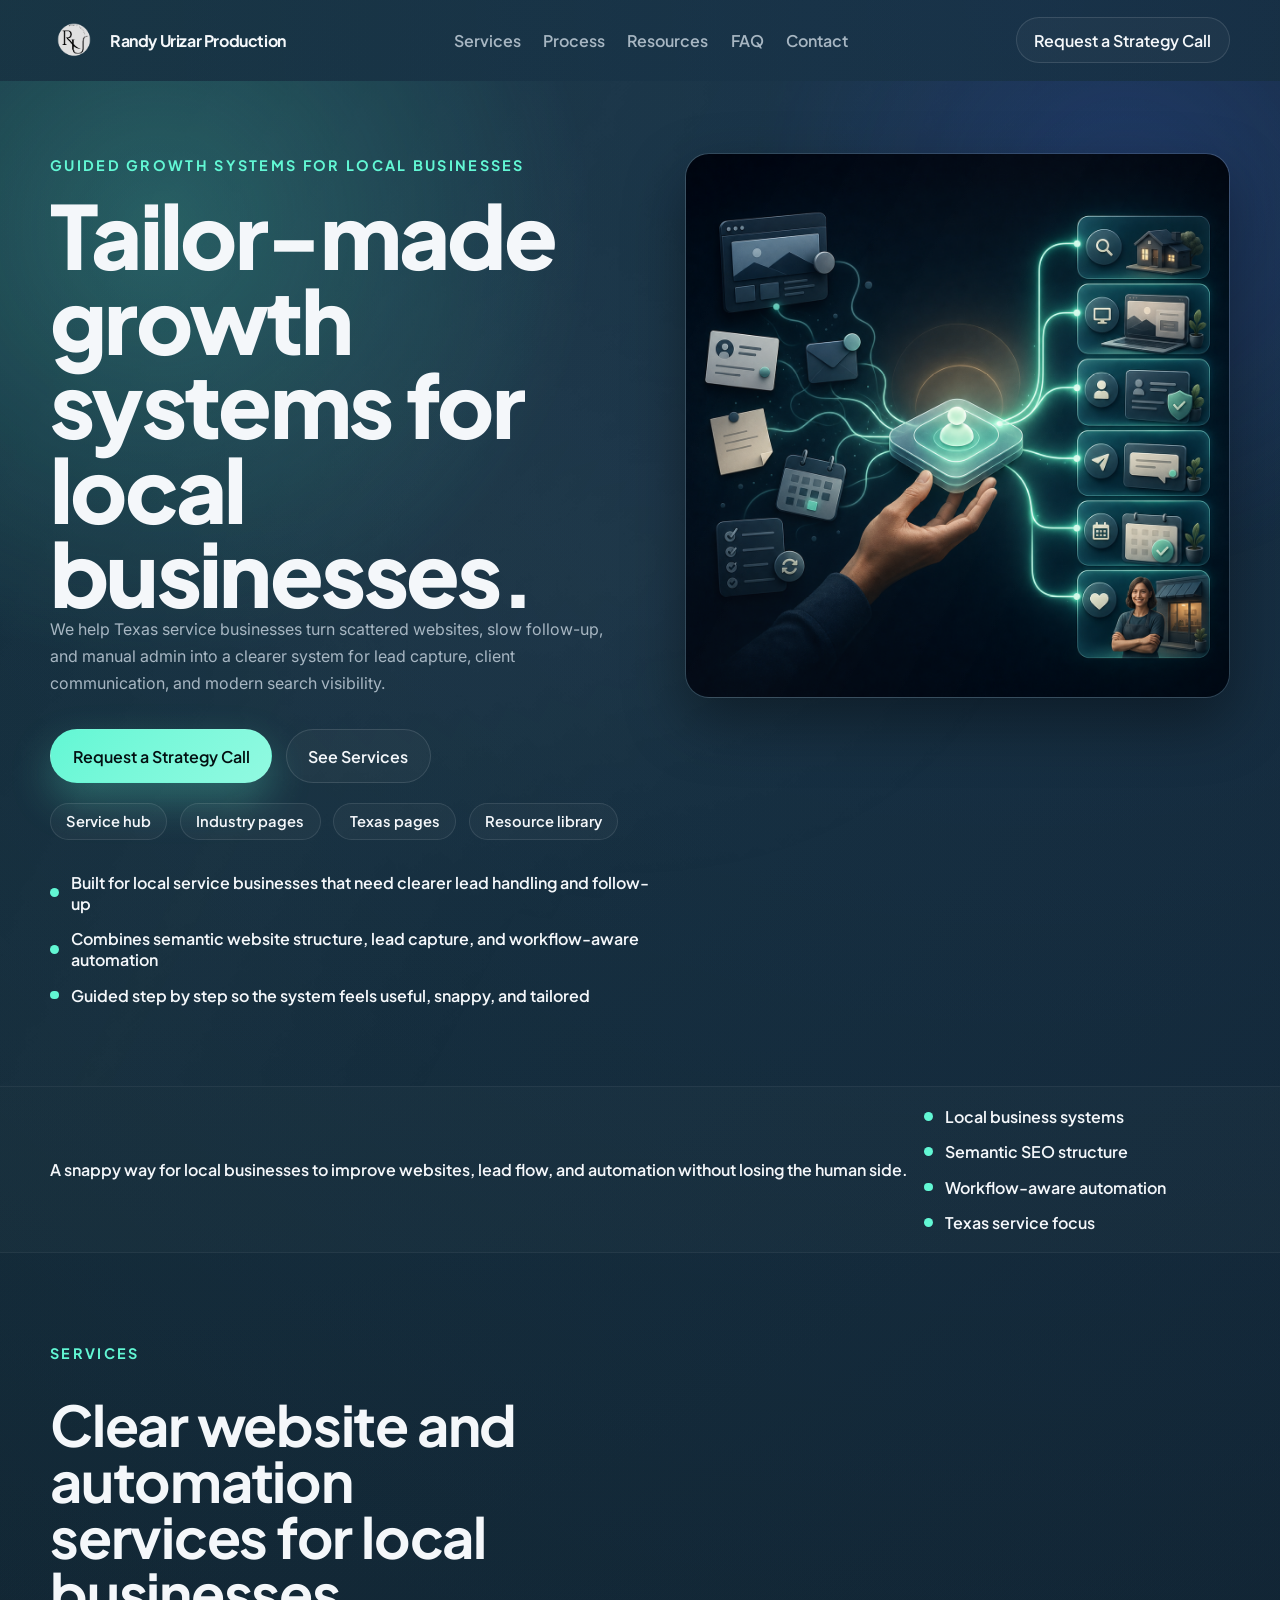
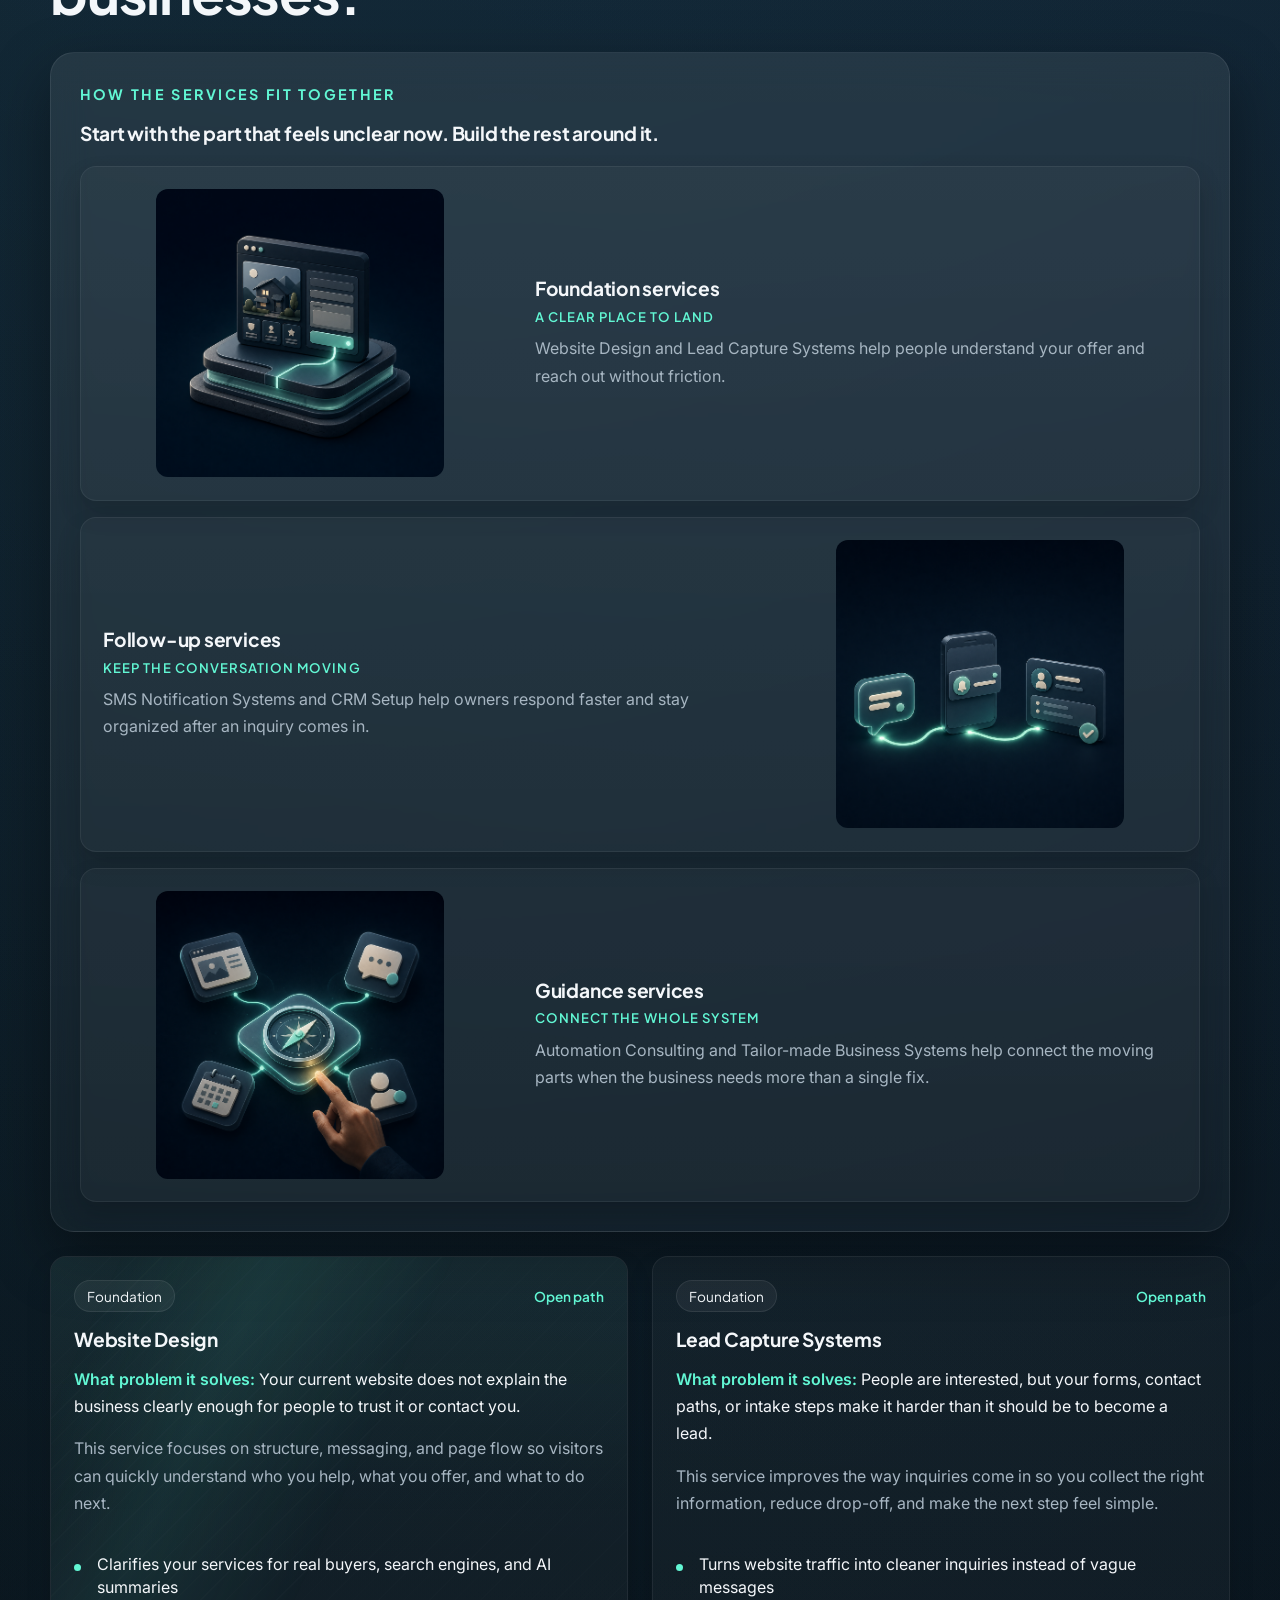
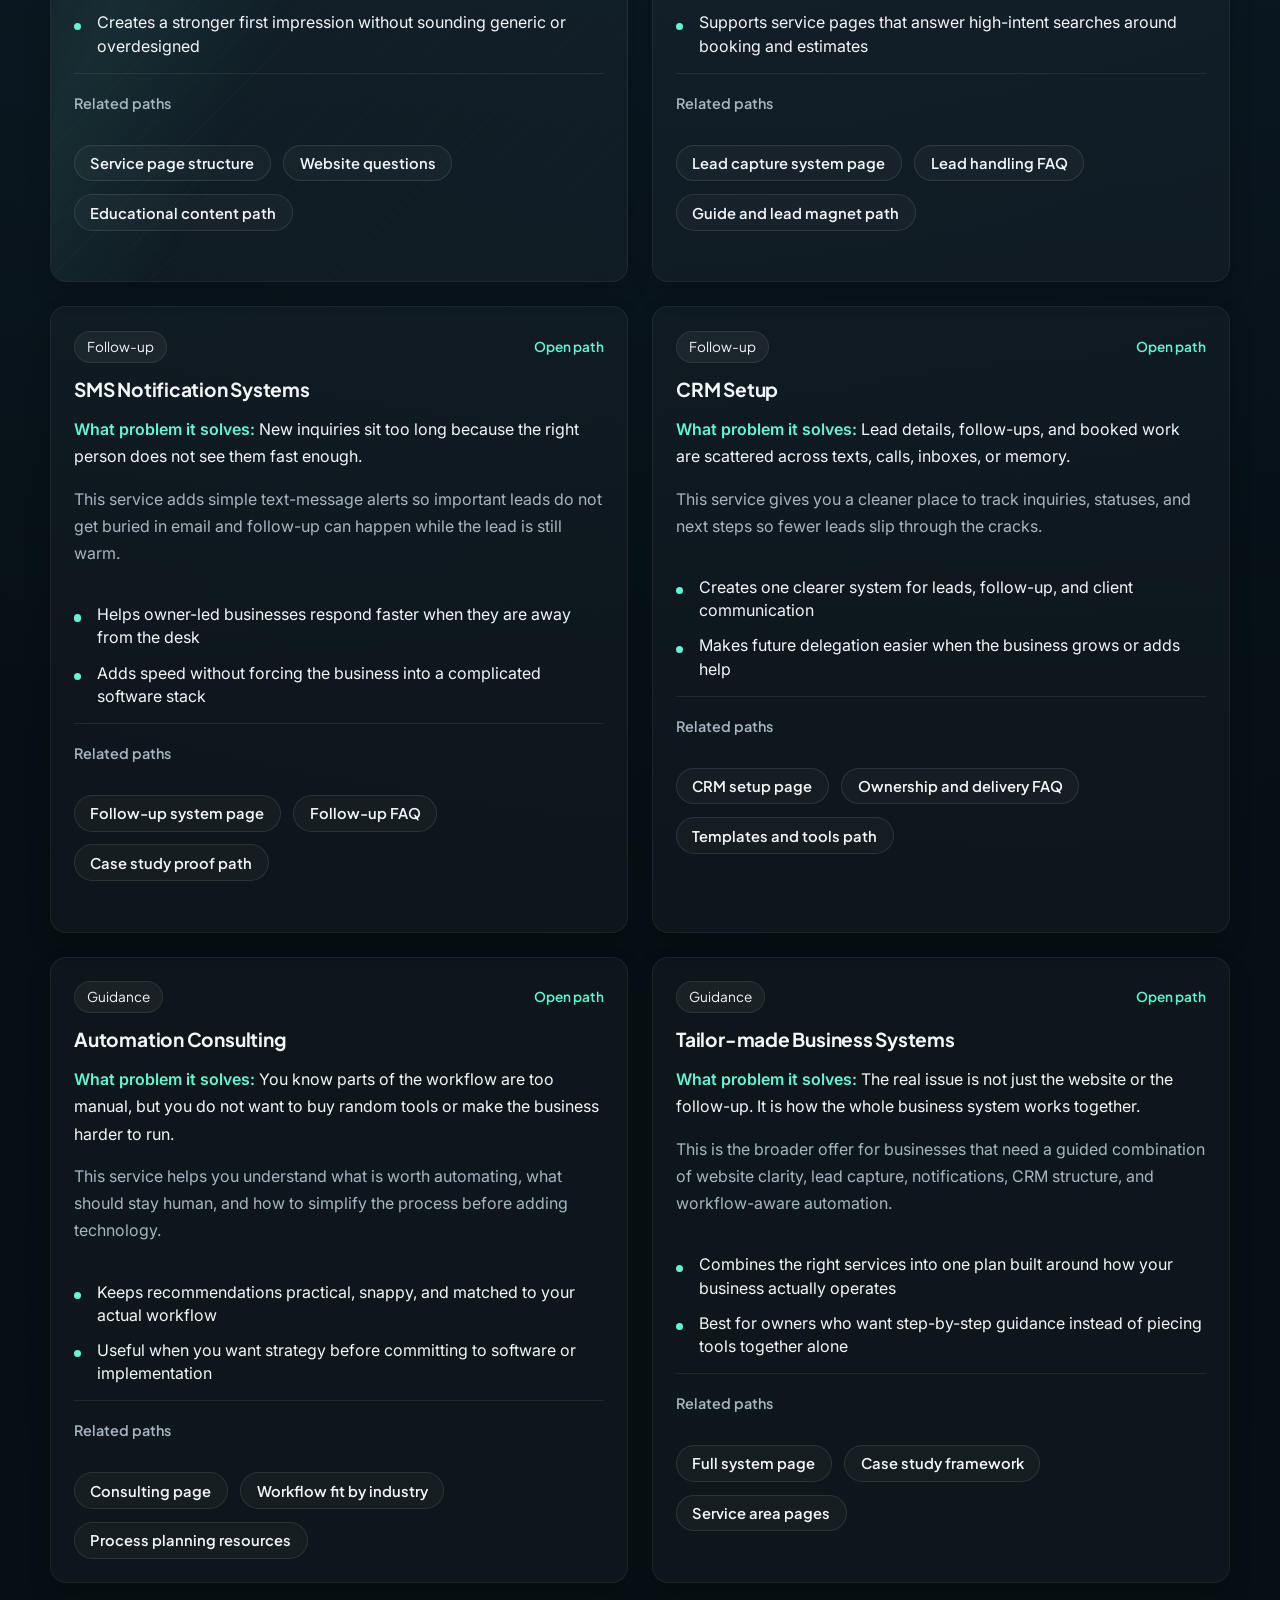
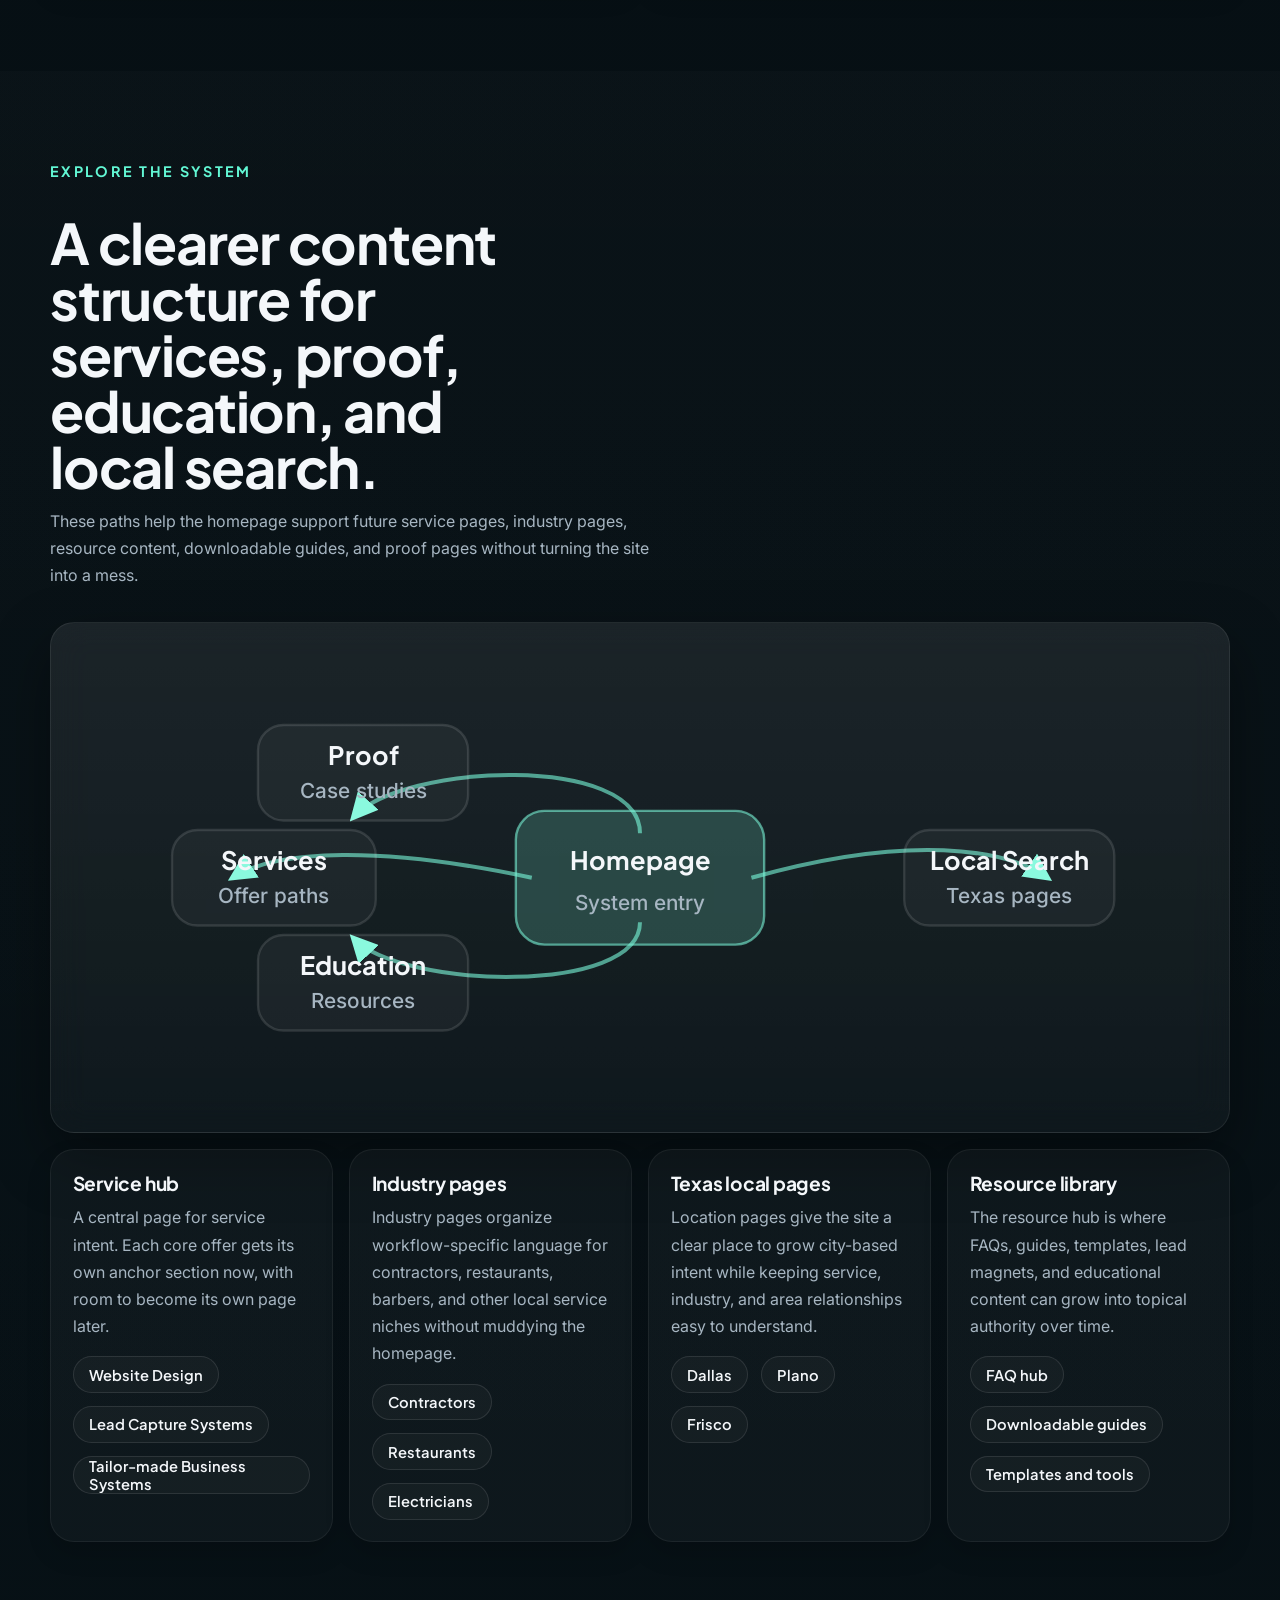
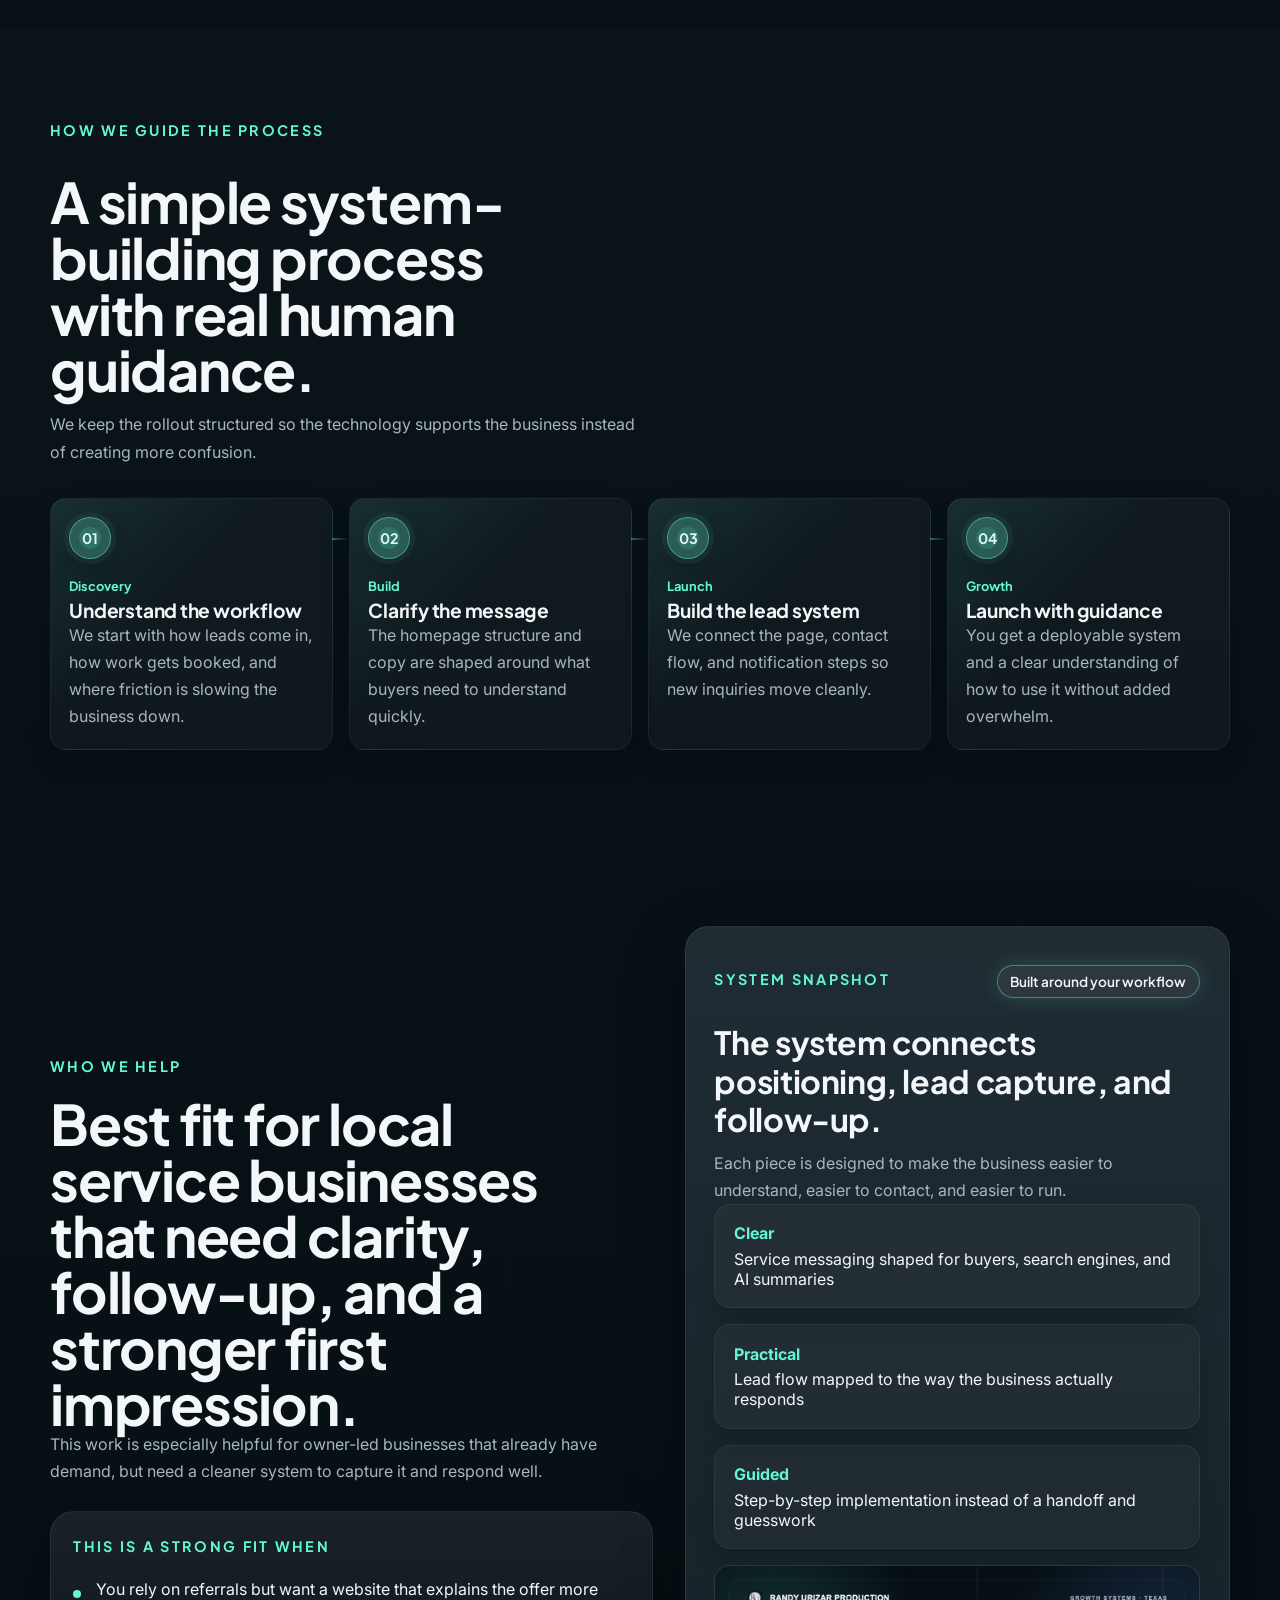
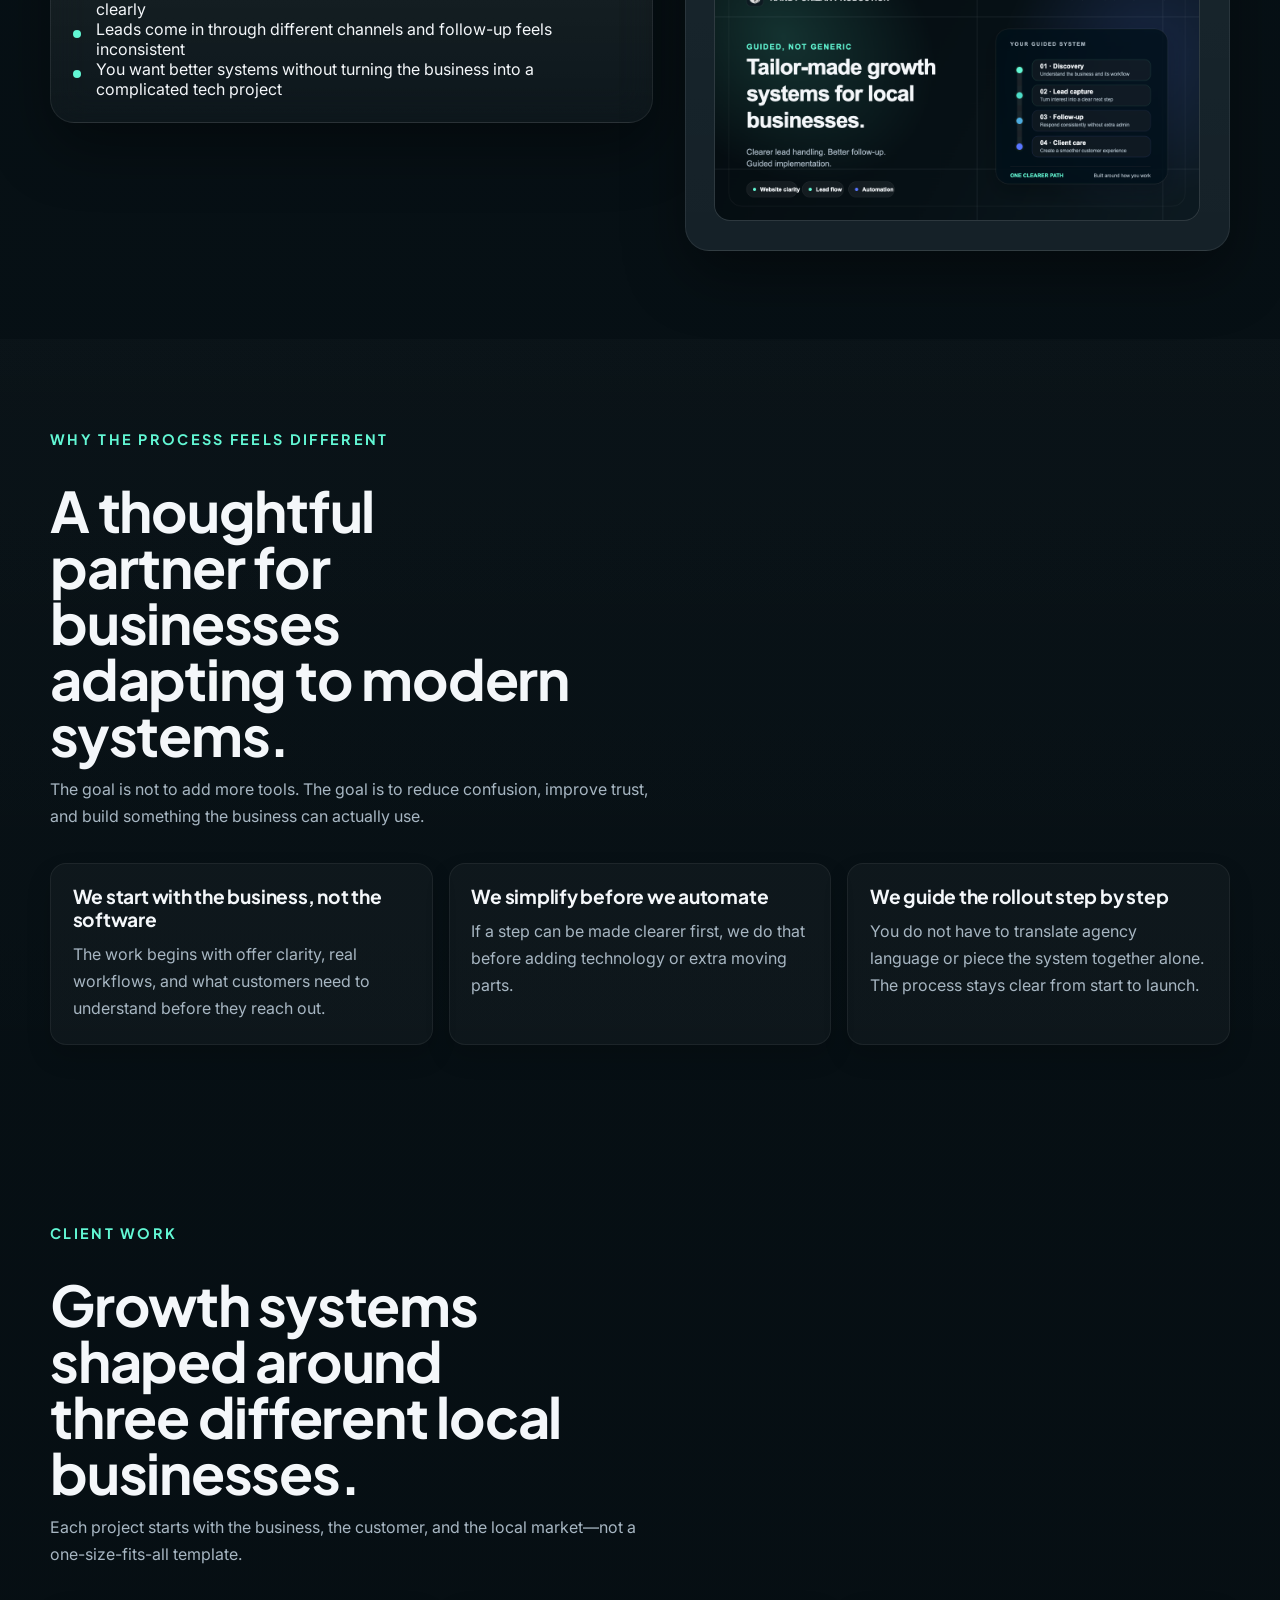
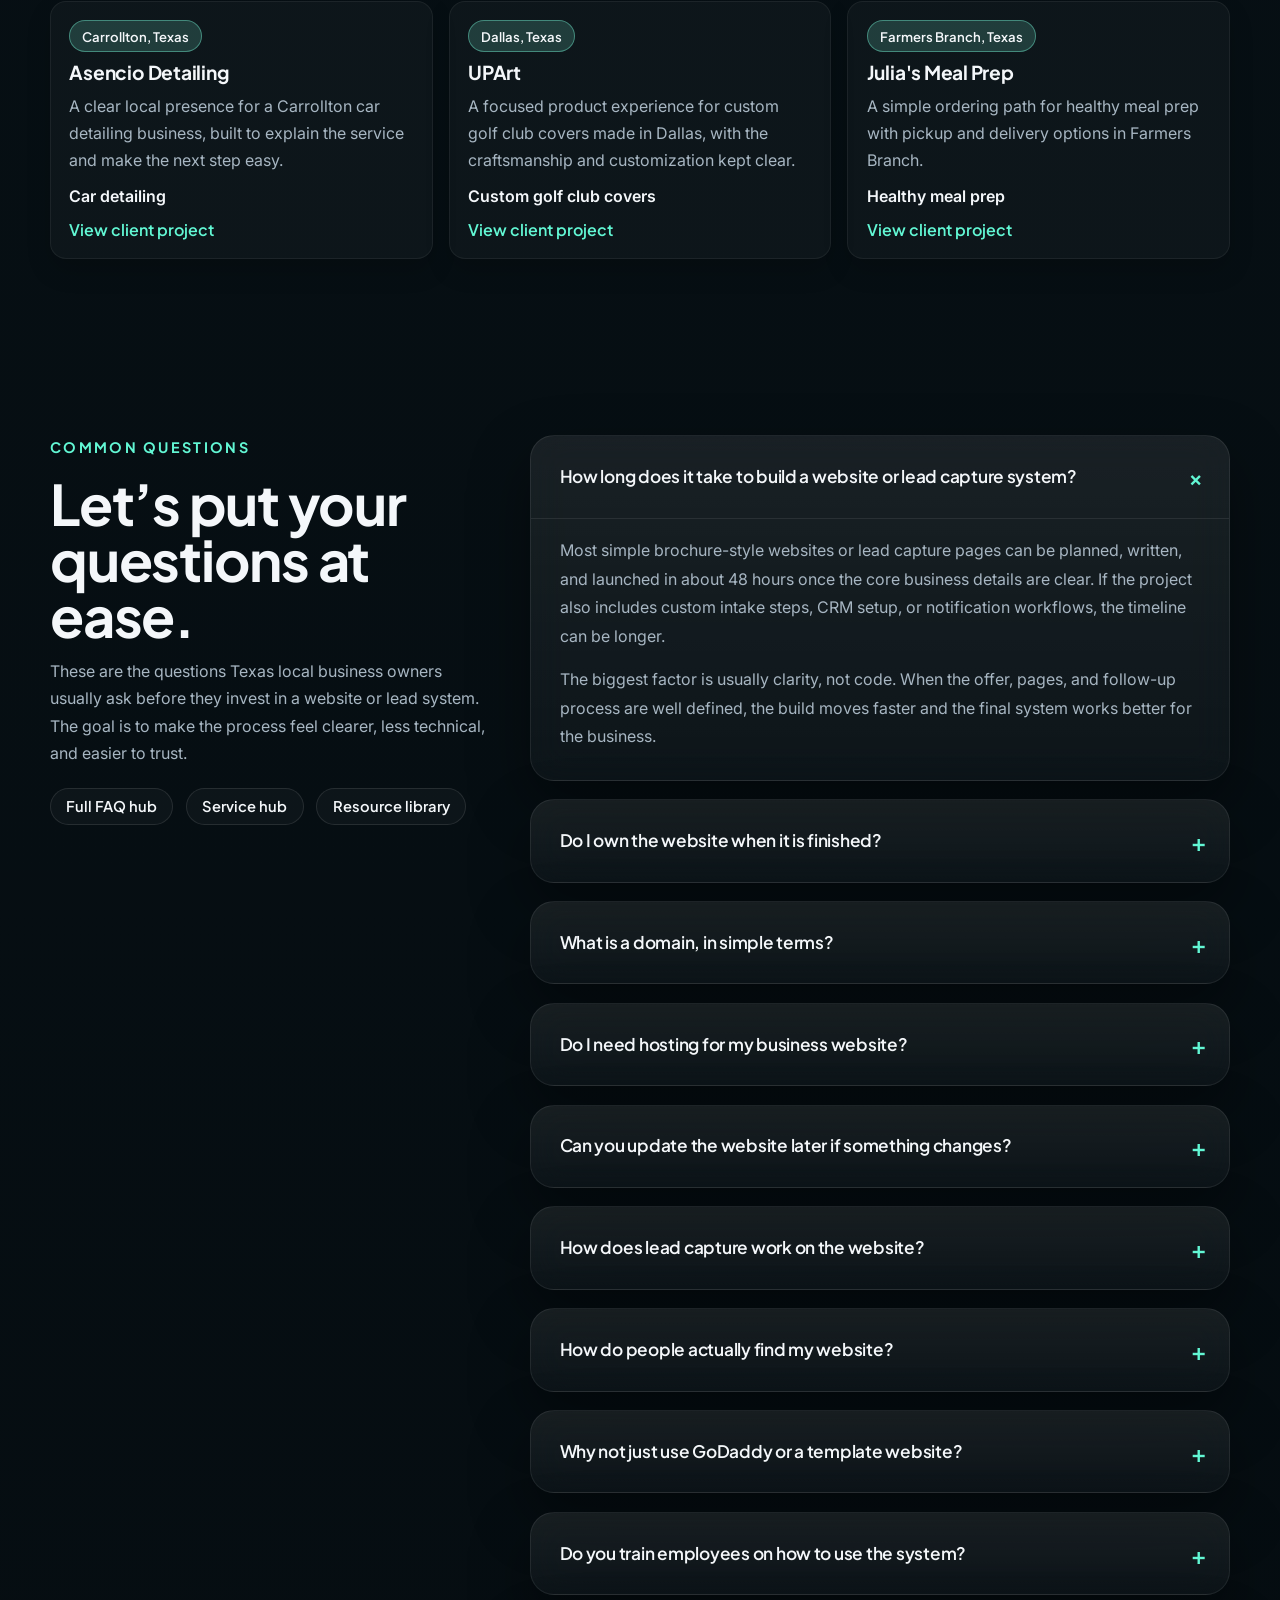
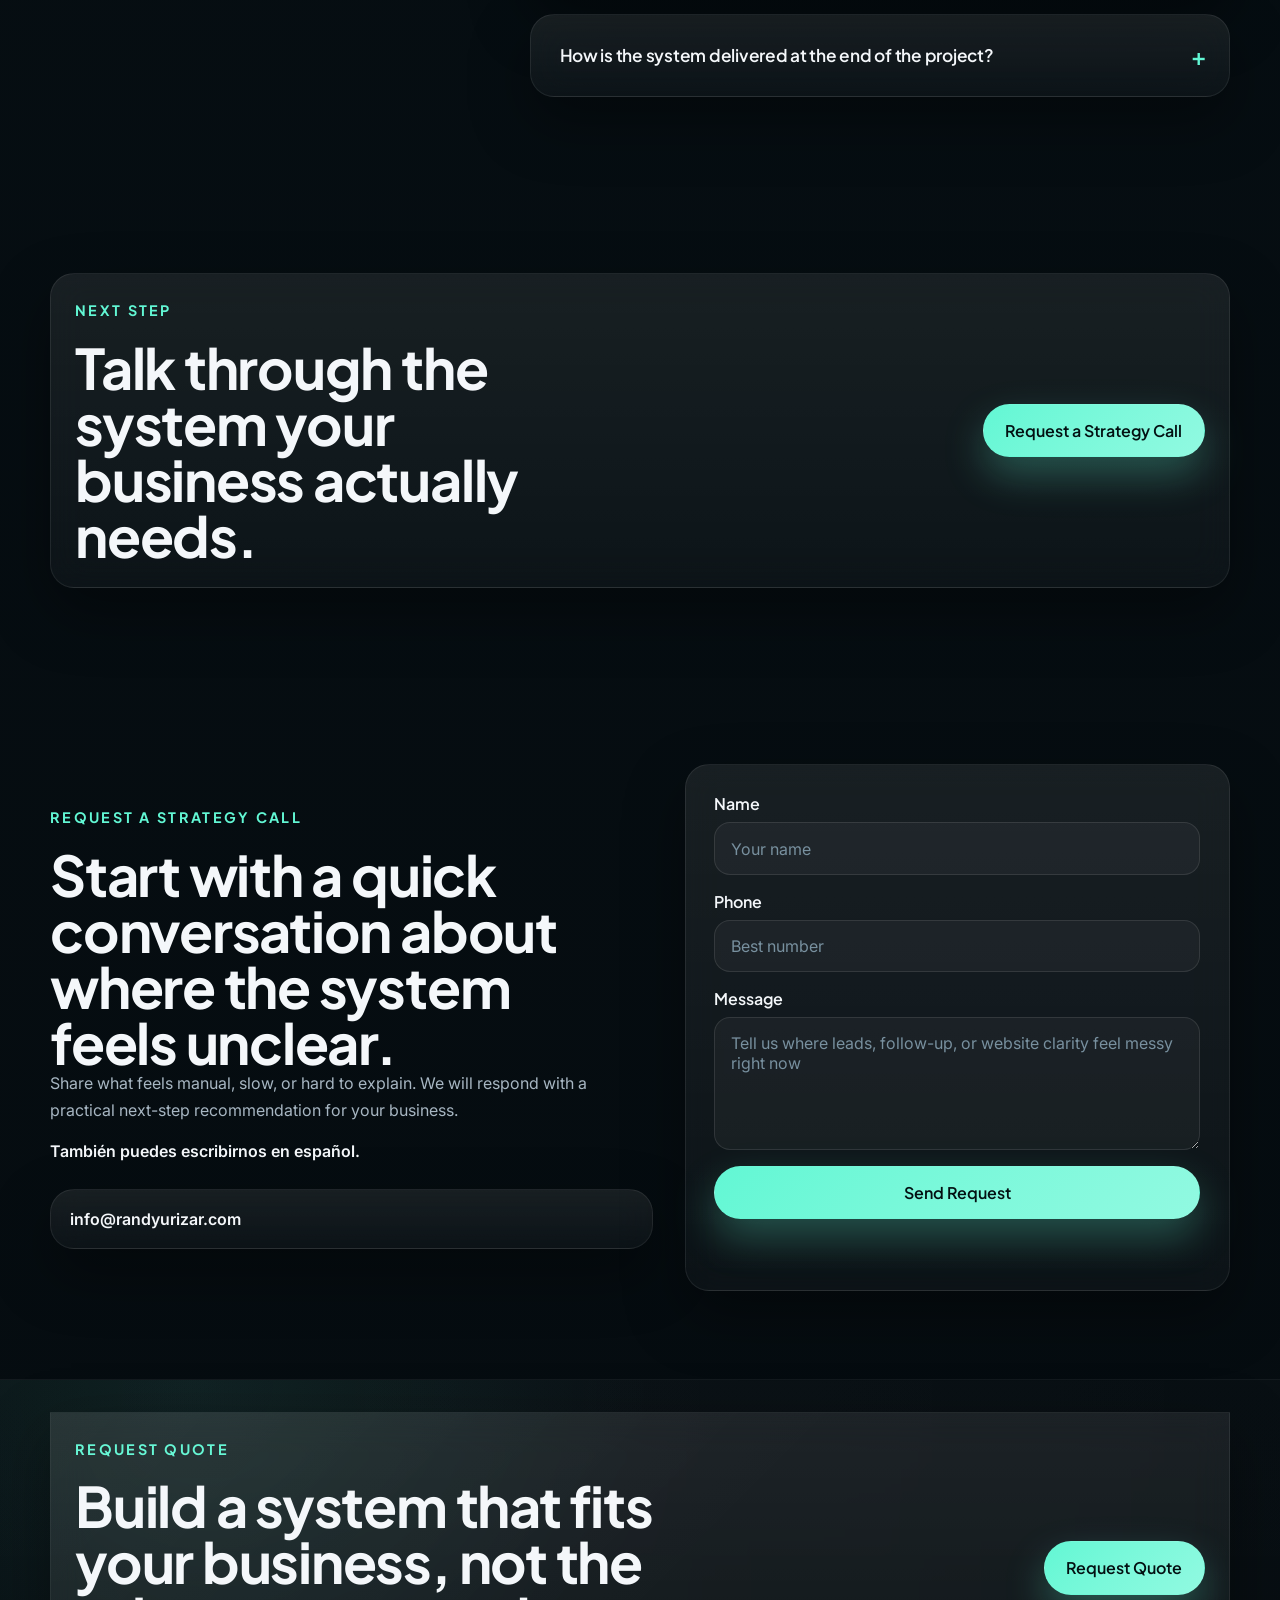
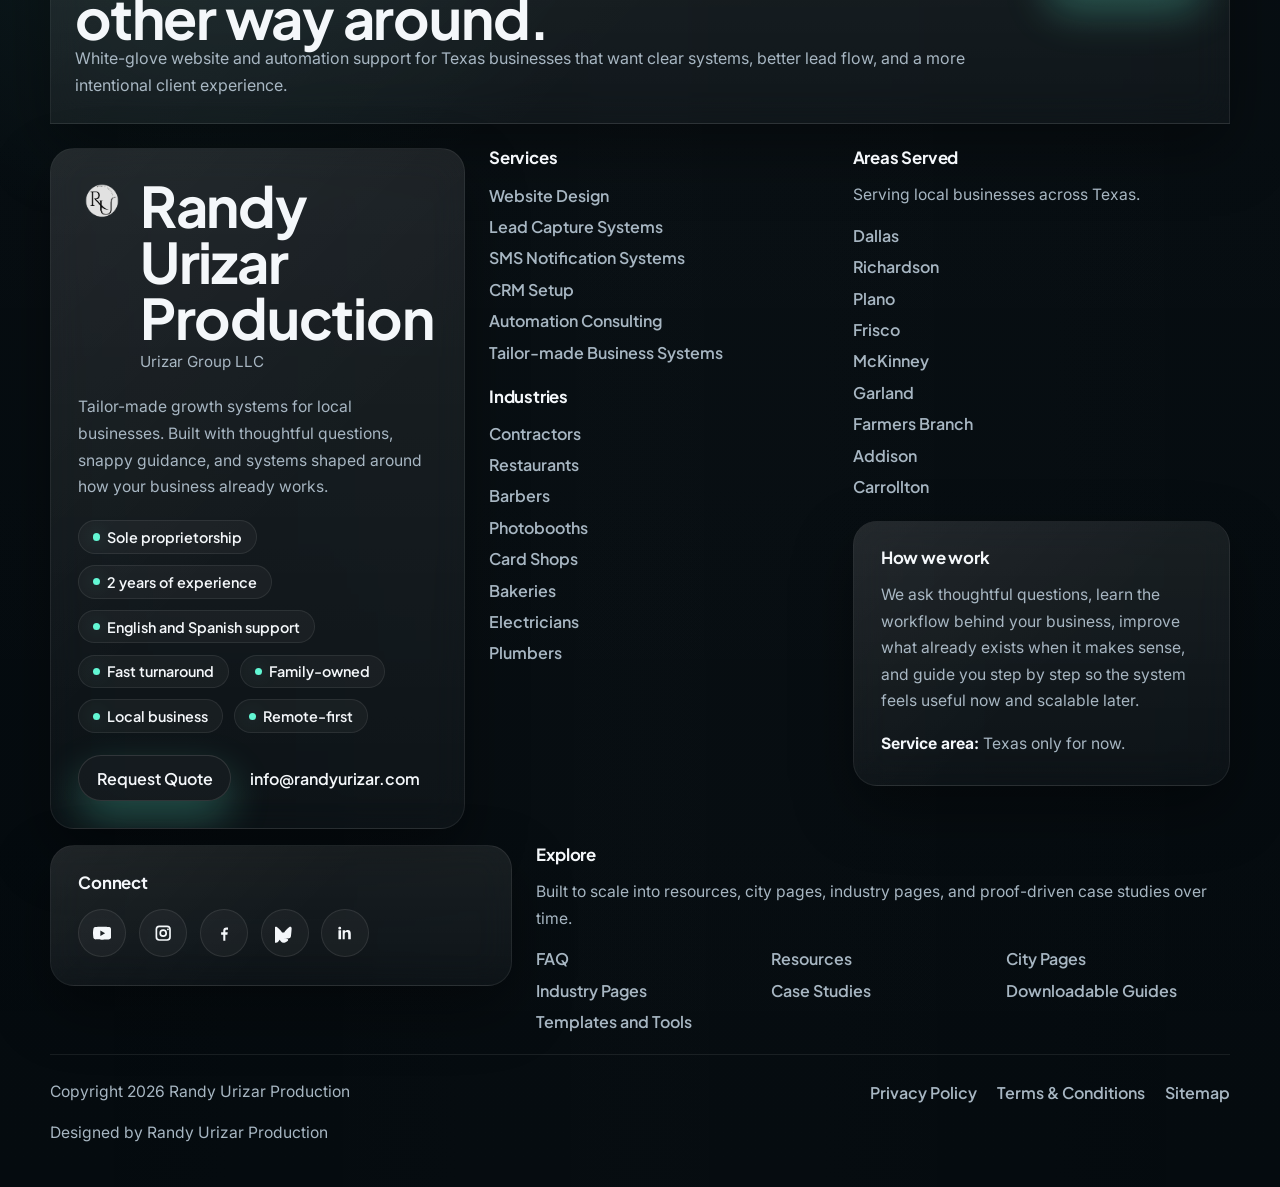
==== commit c8fed53a: "the real deal" ====
--- a/index.html
+++ b/index.html
@@ -30,13 +30,13 @@
     <meta
       property="og:image"
       id="metaOgImage"
-      content="https://randyurizar.com/assets/images/og/randy-urizar-production-home.png"
+      content="https://randyurizar.com/assets/images/og/randy-urizar-production-home-v2.png"
     />
     <meta property="og:image:type" content="image/png" />
     <meta
       property="og:image:alt"
       id="metaOgImageAlt"
-      content="Randy Urizar Production social preview for Texas local business growth systems"
+      content="Randy Urizar Production tailor-made growth systems social preview with a guided local business workflow"
     />
     <meta property="og:image:width" content="1200" />
     <meta property="og:image:height" content="630" />
@@ -54,7 +54,7 @@
     <meta
       name="twitter:image"
       id="metaTwitterImage"
-      content="https://randyurizar.com/assets/images/og/randy-urizar-production-home.png"
+      content="https://randyurizar.com/assets/images/og/randy-urizar-production-home-v2.png"
     />
     <link rel="icon" type="image/png" sizes="32x32" href="/assets/icons/favicon-32x32.png?v=rn-20260529" />
     <link rel="icon" type="image/png" sizes="16x16" href="/assets/icons/favicon-16x16.png?v=rn-20260529" />
@@ -116,13 +116,13 @@
               <ul class="hero-points" id="heroPoints" aria-label="Core benefits"></ul>
             </div>
 
-            <aside class="hero-panel" aria-label="Coming soon preview">
+            <aside class="hero-panel" aria-label="Local business growth system transformation">
               <figure class="hero-coming-soon glass-card">
                 <img
-                  src="/assets/images/coming-soon-growth-system.svg"
-                  alt="Coming soon preview for the next growth system visual"
-                  width="960"
-                  height="960"
+                  src="/assets/images/guided-growth-system-transformation-v1.png"
+                  alt="Scattered local business tasks becoming one guided system for discovery, lead follow-up, scheduling, and customer care"
+                  width="1254"
+                  height="1254"
                 />
               </figure>
             </aside>
@@ -132,7 +132,7 @@
         <section class="trust-strip" data-reveal aria-labelledby="trustHeading">
           <div class="container trust-grid">
             <p class="trust-heading" id="trustHeading">
-              A calmer way for local businesses to improve websites, lead flow, and automation without losing the human side.
+              A snappy way for local businesses to improve websites, lead flow, and automation without losing the human side.
             </p>
             <ul class="trust-items" id="trustItems" aria-label="Key trust topics">
               <li class="trust-item">Local business systems</li>
@@ -148,18 +148,12 @@
             <div class="section-header" data-reveal>
               <p class="eyebrow" id="servicesEyebrow">Services</p>
               <h2 id="servicesHeadline">Clear website and automation services for local businesses.</h2>
-              <p id="servicesDescription">
-                Each service solves a different part of the same problem: helping people understand your business, contact you easily, and get a faster response without adding more confusion.
-              </p>
             </div>
 
             <div class="services-intro-grid">
               <aside class="services-summary glass-card" data-reveal aria-labelledby="servicesSummaryHeadline">
                 <p class="mini-label" id="servicesSummaryLabel">How the services fit together</p>
                 <h3 id="servicesSummaryHeadline">Start with the part that feels unclear now. Build the rest around it.</h3>
-                <p id="servicesSummaryDescription">
-                  Some businesses need a clearer website first. Others need better follow-up, cleaner lead tracking, or help deciding what to automate. The service list below keeps those differences easy to understand.
-                </p>
 
                 <div class="services-summary-list" id="servicesSummaryList"></div>
               </aside>
@@ -262,7 +256,7 @@
                   <p class="service-problem"><strong>What problem it solves:</strong> You know parts of the workflow are too manual, but you do not want to buy random tools or make the business harder to run.</p>
                   <p>This service helps you understand what is worth automating, what should stay human, and how to simplify the process before adding technology.</p>
                   <ul class="service-points">
-                    <li>Keeps recommendations practical, calm, and matched to your actual workflow</li>
+                    <li>Keeps recommendations practical, snappy, and matched to your actual workflow</li>
                     <li>Useful when you want strategy before committing to software or implementation</li>
                   </ul>
                   <nav class="service-related-links" aria-label="Related paths for Automation Consulting">
@@ -443,8 +437,8 @@
 
                 <figure class="proof-shot">
                   <img
-                    src="/assets/images/og/randy-urizar-production-home.png"
-                    alt="Production homepage preview showing the Randy Urizar Production growth systems message"
+                    src="/assets/images/og/randy-urizar-production-home-v2.png"
+                    alt="Randy Urizar Production tailor-made growth systems preview with a guided local business workflow"
                     width="1200"
                     height="630"
                     loading="lazy"
@@ -492,24 +486,14 @@
         <section class="section" id="proof" aria-labelledby="proofHeadline">
           <div class="container">
             <div class="section-header" data-reveal>
-              <p class="eyebrow" id="proofEyebrow">Proof system</p>
-              <h2 id="proofHeadline">A reusable place for real client work when approved assets are ready.</h2>
+              <p class="eyebrow" id="proofEyebrow">Client work</p>
+              <h2 id="proofHeadline">Growth systems shaped around three different local businesses.</h2>
               <p id="proofDescription">
-                The proof library is built to hold verified screenshots, workflow examples, case study previews, and before/after comparisons without inventing results.
-              </p>
-            </div>
-
-            <div class="proof-layout">
-              <aside class="proof-empty-card glass-card" id="proofEmptyCard" data-reveal>
-                <p class="mini-label" id="proofEmptyLabel">Ready for verified proof</p>
-                <h3 id="proofEmptyTitle">No client proof is published until the work, permission, and assets are real.</h3>
-                <p id="proofEmptyBody">
-                  This keeps the site professional now while making it easy to add approved client screenshots, workflow screenshots, case study previews, and before/after examples later.
-                </p>
-              </aside>
-
-              <div class="proof-grid" id="proofGrid" aria-label="Proof library architecture"></div>
-            </div>
+                Each project starts with the business, the customer, and the local market—not a one-size-fits-all template.
+              </p>
+            </div>
+
+            <div class="proof-grid" id="proofGrid" aria-label="Client work"></div>
           </div>
         </section>
 
@@ -523,7 +507,7 @@
           <div class="container faq-grid">
             <div class="faq-intro" data-reveal>
               <p class="eyebrow" id="faqEyebrow">Common questions</p>
-              <h2 id="faqHeadline">Straight answers about websites, lead capture, hosting, and delivery.</h2>
+              <h2 id="faqHeadline">Let’s put your questions at ease.</h2>
               <p id="faqDescription">
                 These are the questions local business owners usually ask before they invest in a website or lead system. The goal is to make the process feel clearer, less technical, and easier to trust.
               </p>
@@ -535,7 +519,7 @@
                 <summary class="faq-question" itemprop="name">How long does it take to build a website or lead capture system?</summary>
                 <div class="faq-answer" itemscope itemprop="acceptedAnswer" itemtype="https://schema.org/Answer">
                   <div class="faq-answer-text" itemprop="text">
-                    <p>Most simple brochure-style websites or lead capture pages can be planned, written, and launched in about two to four weeks once the core business details are clear. If the project also includes custom intake steps, CRM setup, or notification workflows, the timeline can be longer.</p>
+                    <p>Most simple brochure-style websites or lead capture pages can be planned, written, and launched in about 48 hours once the core business details are clear. If the project also includes custom intake steps, CRM setup, or notification workflows, the timeline can be longer.</p>
                     <p>The biggest factor is usually clarity, not code. When the offer, pages, and follow-up process are well defined, the build moves faster and the final system works better for the business.</p>
                   </div>
                 </div>
@@ -567,6 +551,7 @@
                   <div class="faq-answer-text" itemprop="text">
                     <p>Yes. Hosting is the service that stores your website files and makes the site available online. If the domain is the address, hosting is the place the website lives.</p>
                     <p>For a static business website, hosting can stay simple, fast, and affordable. The setup should not feel complicated, and it should be easy to connect the site to your domain and contact forms.</p>
+                    <p>We take care of all of this so you don’t have to worry about it, and we’ll provide a detailed explanation whenever needed.</p>
                   </div>
                 </div>
               </details>
@@ -640,9 +625,6 @@
               <div>
                 <p class="eyebrow" id="ctaEyebrow">Next step</p>
                 <h2 id="ctaHeadline">Talk through the system your business actually needs.</h2>
-                <p id="ctaDescription">
-                  If lead handling, follow-up, or website clarity feels messy right now, we can map the clearest next step together.
-                </p>
               </div>
               <a class="button button-primary" href="#contact" id="ctaButton">Request a Strategy Call</a>
             </div>
--- a/styles.css
+++ b/styles.css
@@ -1173,6 +1173,40 @@
   margin-bottom: 0.35rem;
 }
 
+.services-summary-item {
+  display: grid;
+  gap: 1rem;
+  align-items: center;
+  overflow: hidden;
+}
+
+.services-summary-visual {
+  width: min(100%, 15rem);
+  margin: 0 auto;
+  overflow: hidden;
+  border-radius: calc(var(--radius-sm) - 0.25rem);
+}
+
+.services-summary-visual img {
+  display: block;
+  width: 100%;
+  height: auto;
+}
+
+.services-summary-copy {
+  min-width: 0;
+}
+
+.services-summary-tagline {
+  margin-bottom: 0.45rem;
+  color: var(--accent);
+  font-family: var(--font-heading);
+  font-size: 0.82rem;
+  font-weight: var(--weight-ui);
+  letter-spacing: 0.08em;
+  text-transform: uppercase;
+}
+
 .service-card {
   position: relative;
   display: grid;
@@ -1487,21 +1521,6 @@
   margin-bottom: 0.6rem;
 }
 
-.proof-layout {
-  display: grid;
-  gap: 1rem;
-}
-
-.proof-empty-card {
-  align-self: start;
-  display: grid;
-  gap: 0.85rem;
-}
-
-.proof-empty-card h3 {
-  color: var(--text);
-}
-
 .proof-card {
   display: grid;
   align-content: start;
@@ -2112,6 +2131,20 @@
   max-width: 13ch;
 }
 
+.case-stories-hero .content-page-header {
+  align-items: stretch;
+}
+
+.case-stories-hero .content-page-copy h1 {
+  max-width: 17ch;
+  font-size: clamp(2.75rem, 6vw, 4.75rem);
+}
+
+.case-stories-hero .note-card {
+  display: grid;
+  align-content: center;
+}
+
 .page-summary {
   max-width: 64ch;
 }
@@ -2152,9 +2185,25 @@
 .page-section-grid,
 .summary-grid,
 .hub-grid,
-.topic-grid {
+.topic-grid,
+.case-story-grid {
   display: grid;
   gap: 1rem;
+}
+
+.case-story-card {
+  display: flex;
+  flex-direction: column;
+  min-height: 100%;
+}
+
+.case-story-card .path-list {
+  margin-top: 1.25rem;
+}
+
+.case-story-action {
+  margin-top: auto;
+  padding-top: 1.5rem;
 }
 
 .page-section-intro {
@@ -2355,6 +2404,31 @@
 }
 
 @media (min-width: 680px) {
+  .services-summary-item {
+    grid-template-columns: minmax(11rem, 0.38fr) minmax(0, 0.62fr);
+    gap: clamp(1.25rem, 3vw, 2.5rem);
+    padding: 1.4rem;
+  }
+
+  .services-summary-item:nth-child(even) {
+    grid-template-columns: minmax(0, 0.62fr) minmax(11rem, 0.38fr);
+  }
+
+  .services-summary-item:nth-child(even) .services-summary-visual {
+    grid-column: 2;
+    grid-row: 1;
+  }
+
+  .services-summary-item:nth-child(even) .services-summary-copy {
+    grid-column: 1;
+    grid-row: 1;
+  }
+
+  .services-summary-visual {
+    width: 100%;
+    max-width: 18rem;
+  }
+
   .hero-actions {
     flex-direction: row;
     flex-wrap: wrap;
@@ -2549,9 +2623,8 @@
     grid-template-columns: repeat(4, minmax(0, 1fr));
   }
 
-  .proof-layout {
-    grid-template-columns: minmax(0, 0.82fr) minmax(0, 1.18fr);
-    align-items: start;
+  .proof-grid {
+    grid-template-columns: repeat(3, minmax(0, 1fr));
   }
 
   .positioning-grid {
@@ -2561,6 +2634,10 @@
   .hub-grid,
   .page-section-grid {
     grid-template-columns: repeat(2, minmax(0, 1fr));
+  }
+
+  .case-story-grid {
+    grid-template-columns: repeat(3, minmax(0, 1fr));
   }
 
   .hero-card,
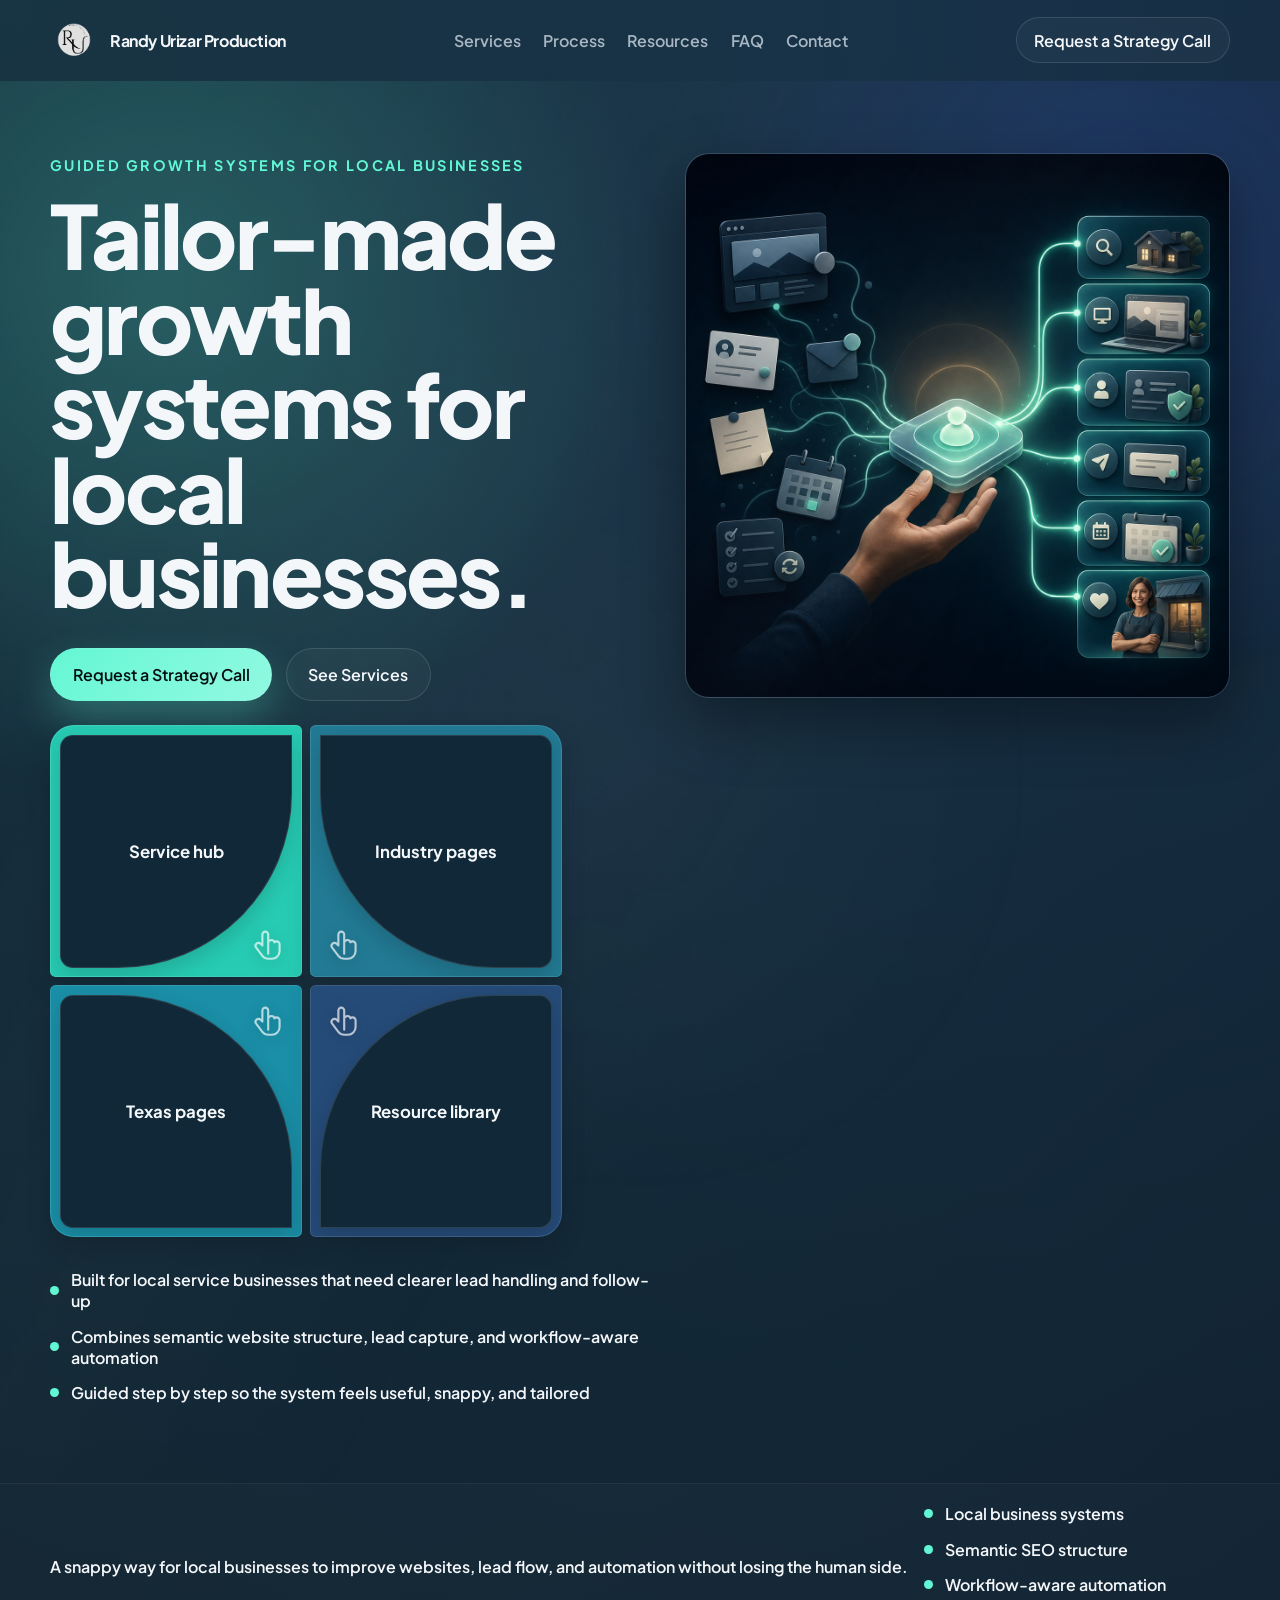
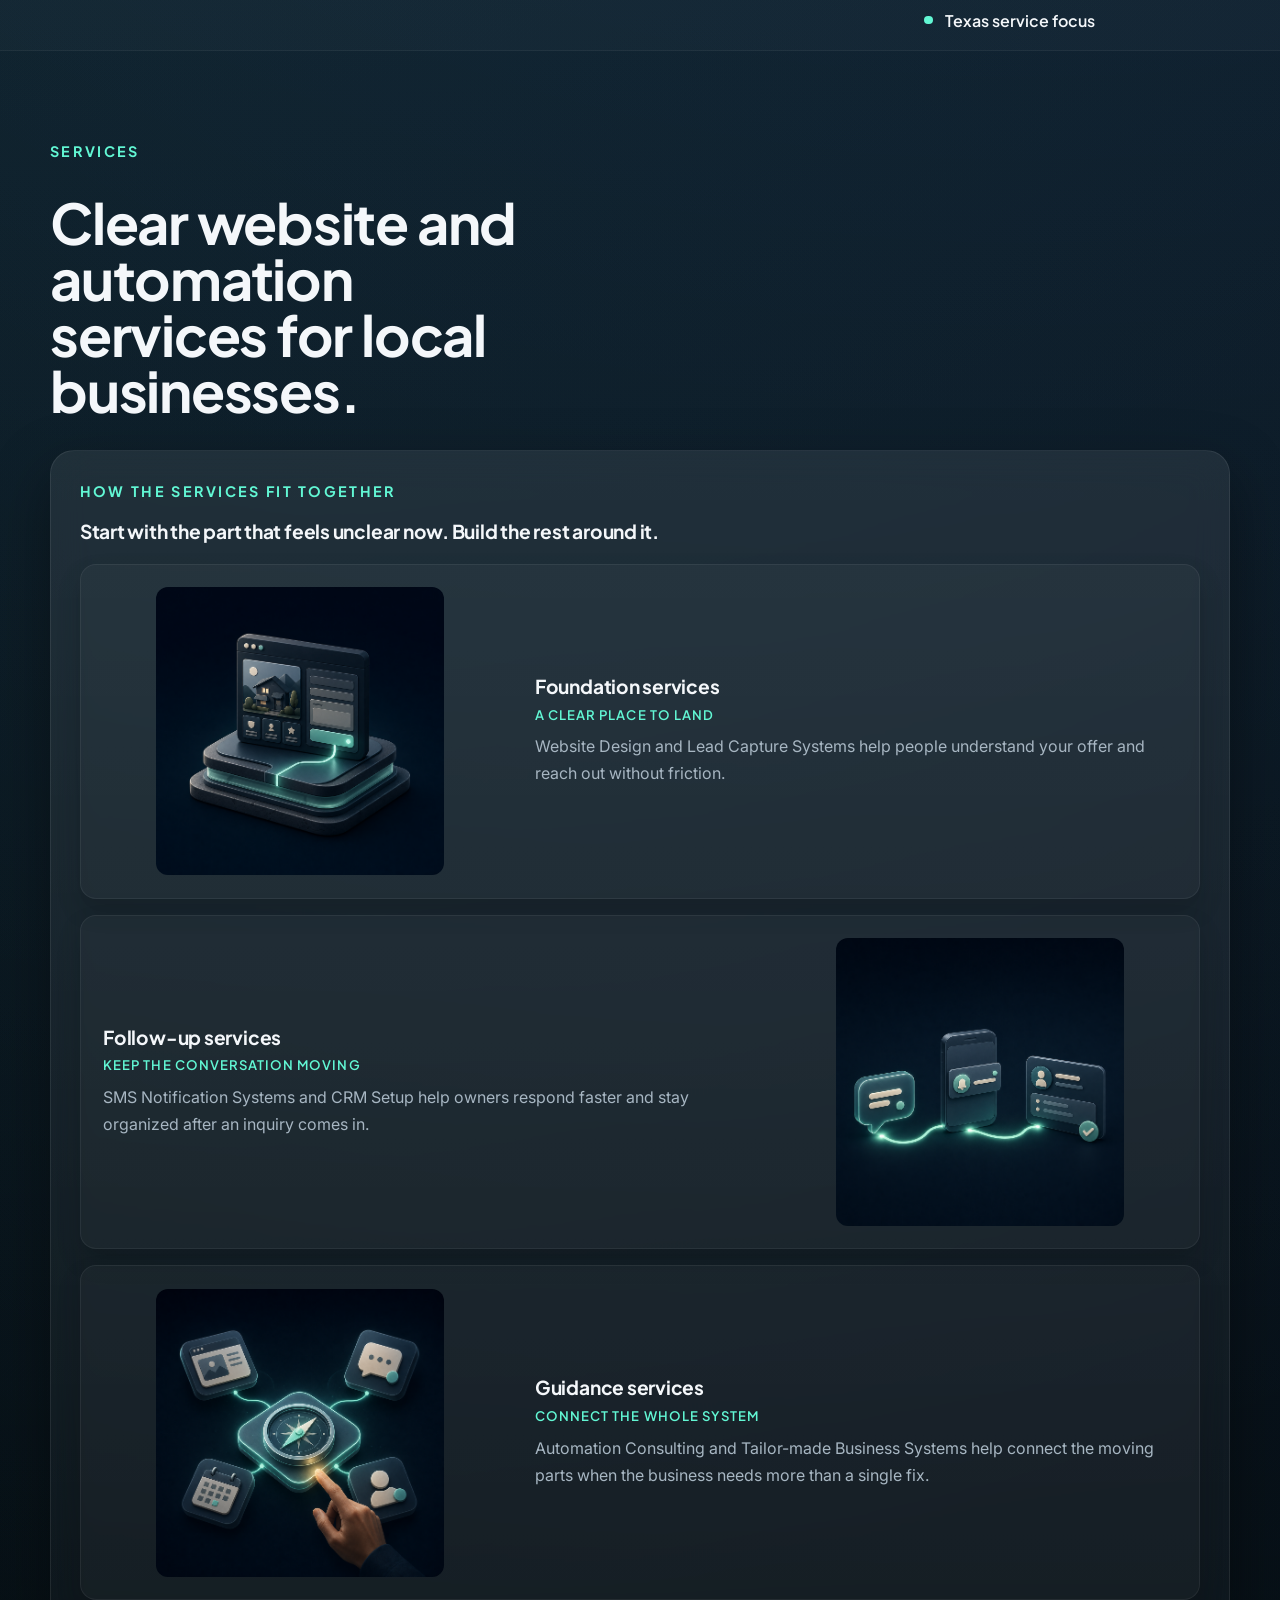
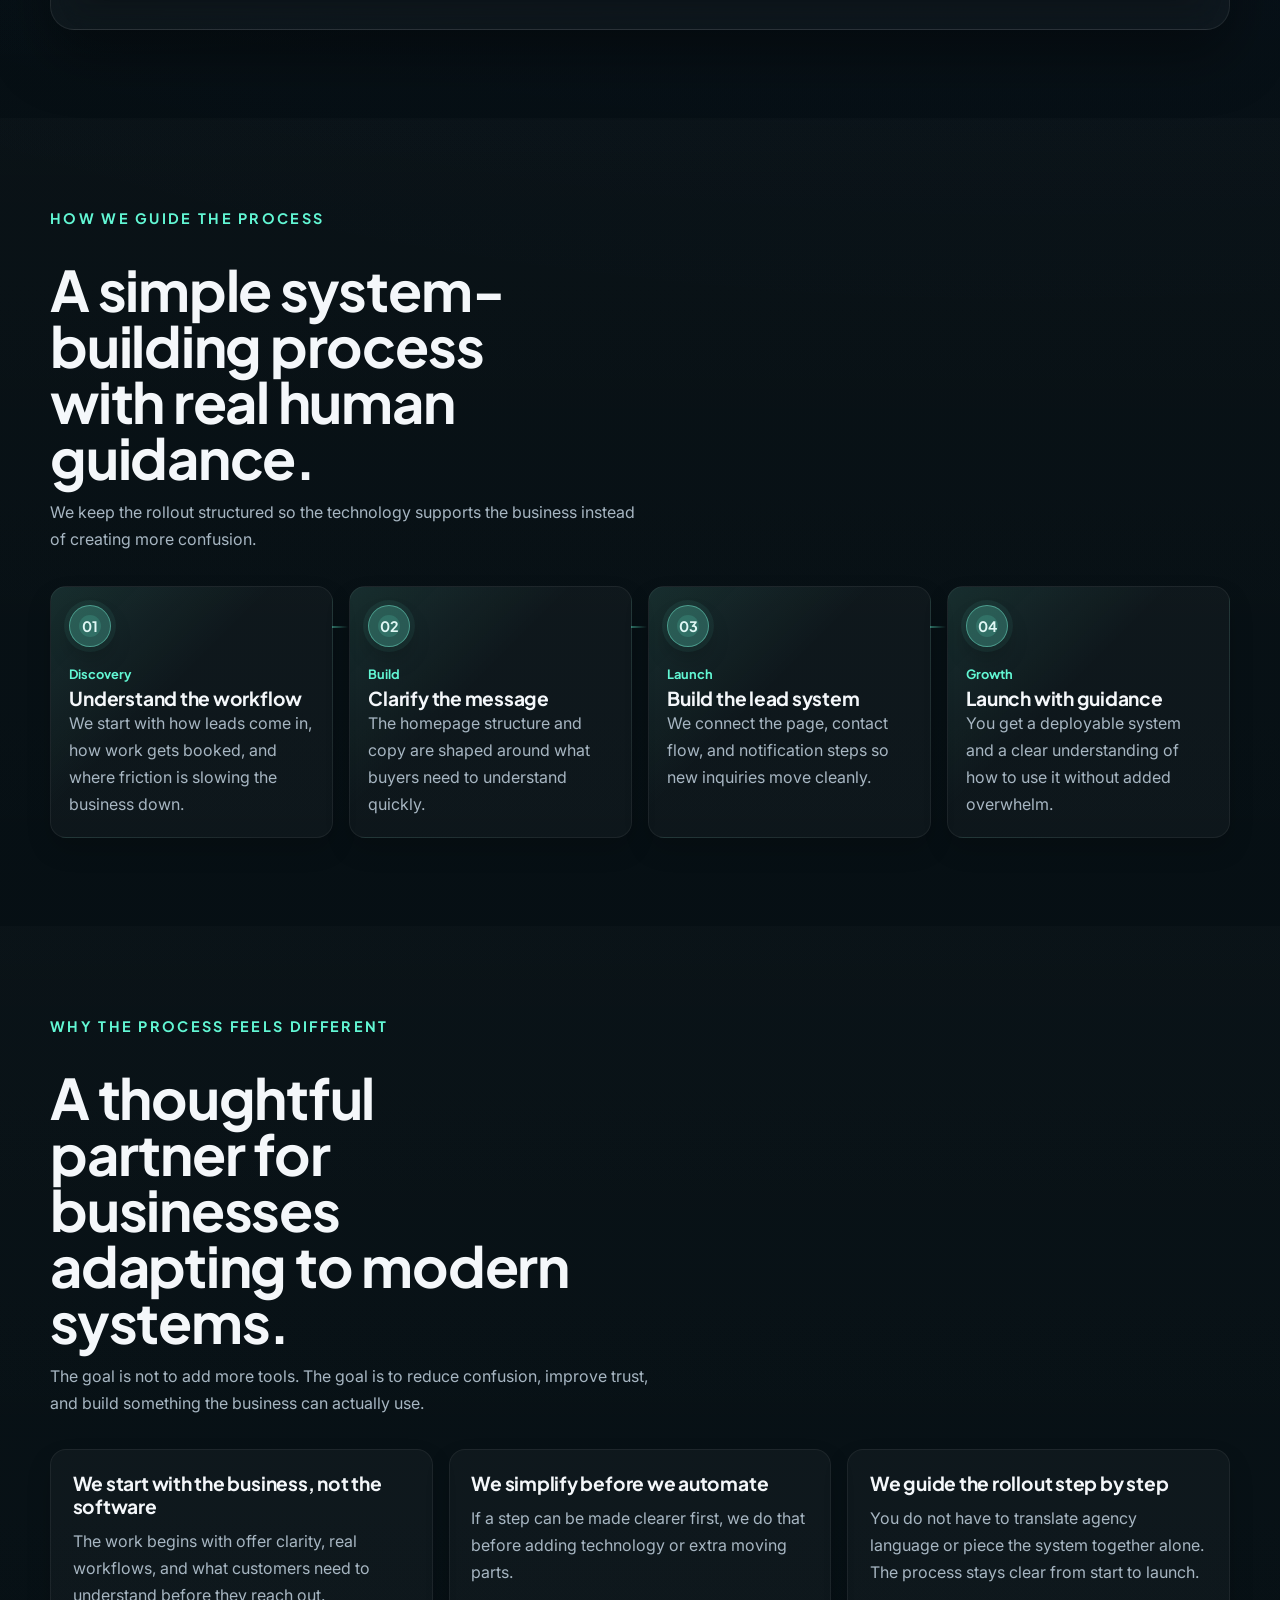
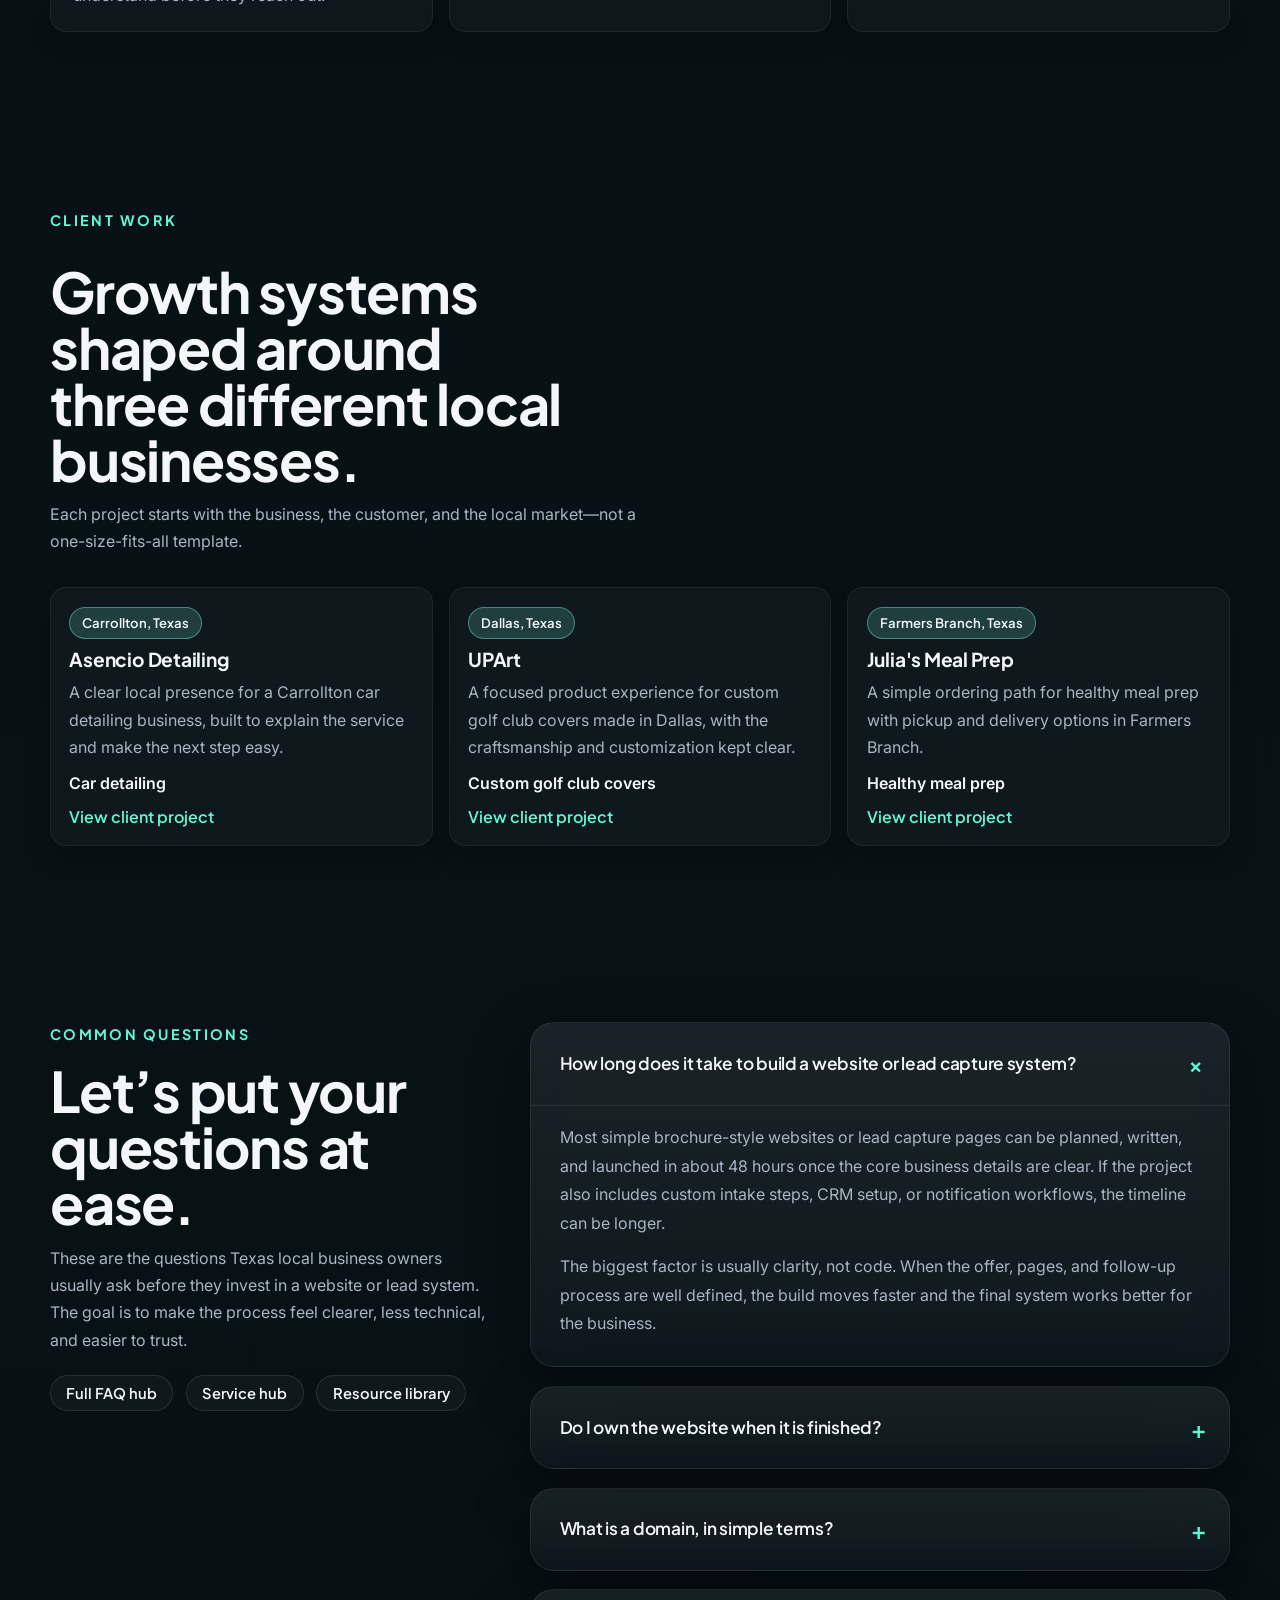
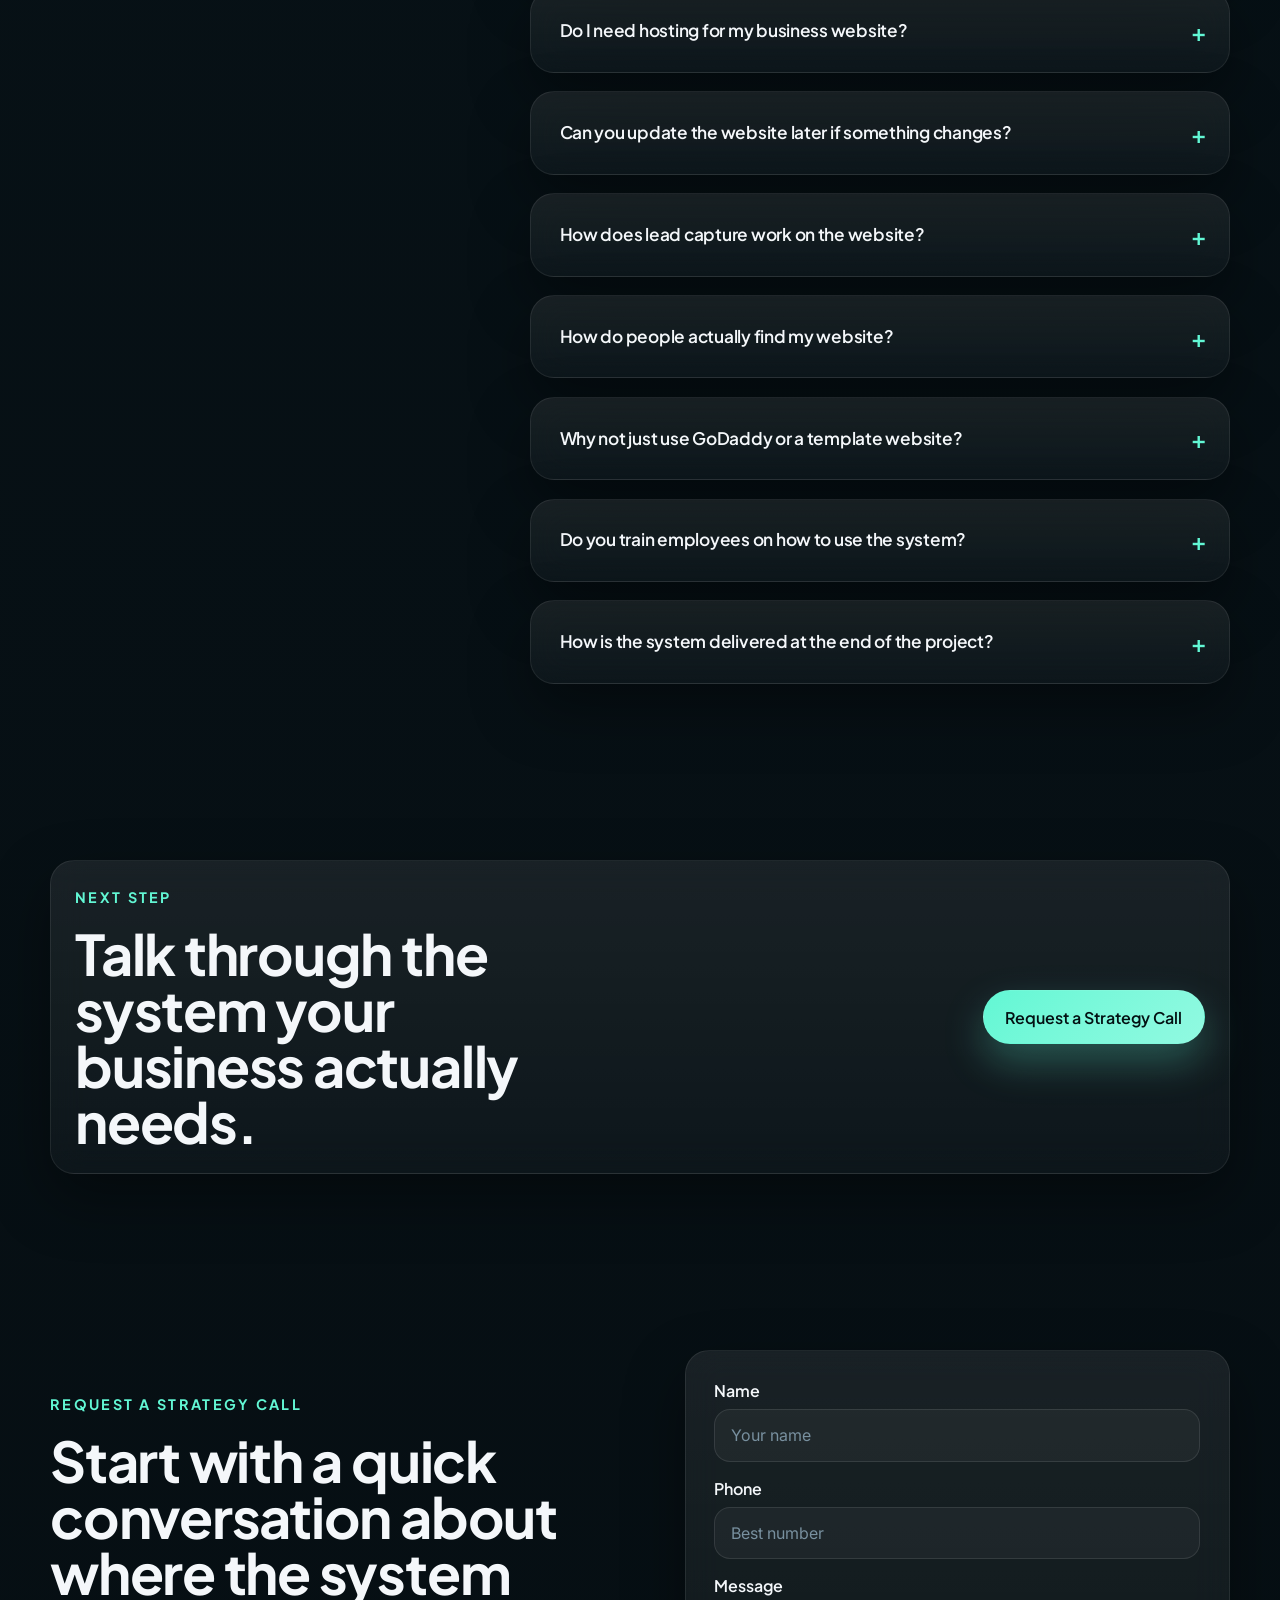
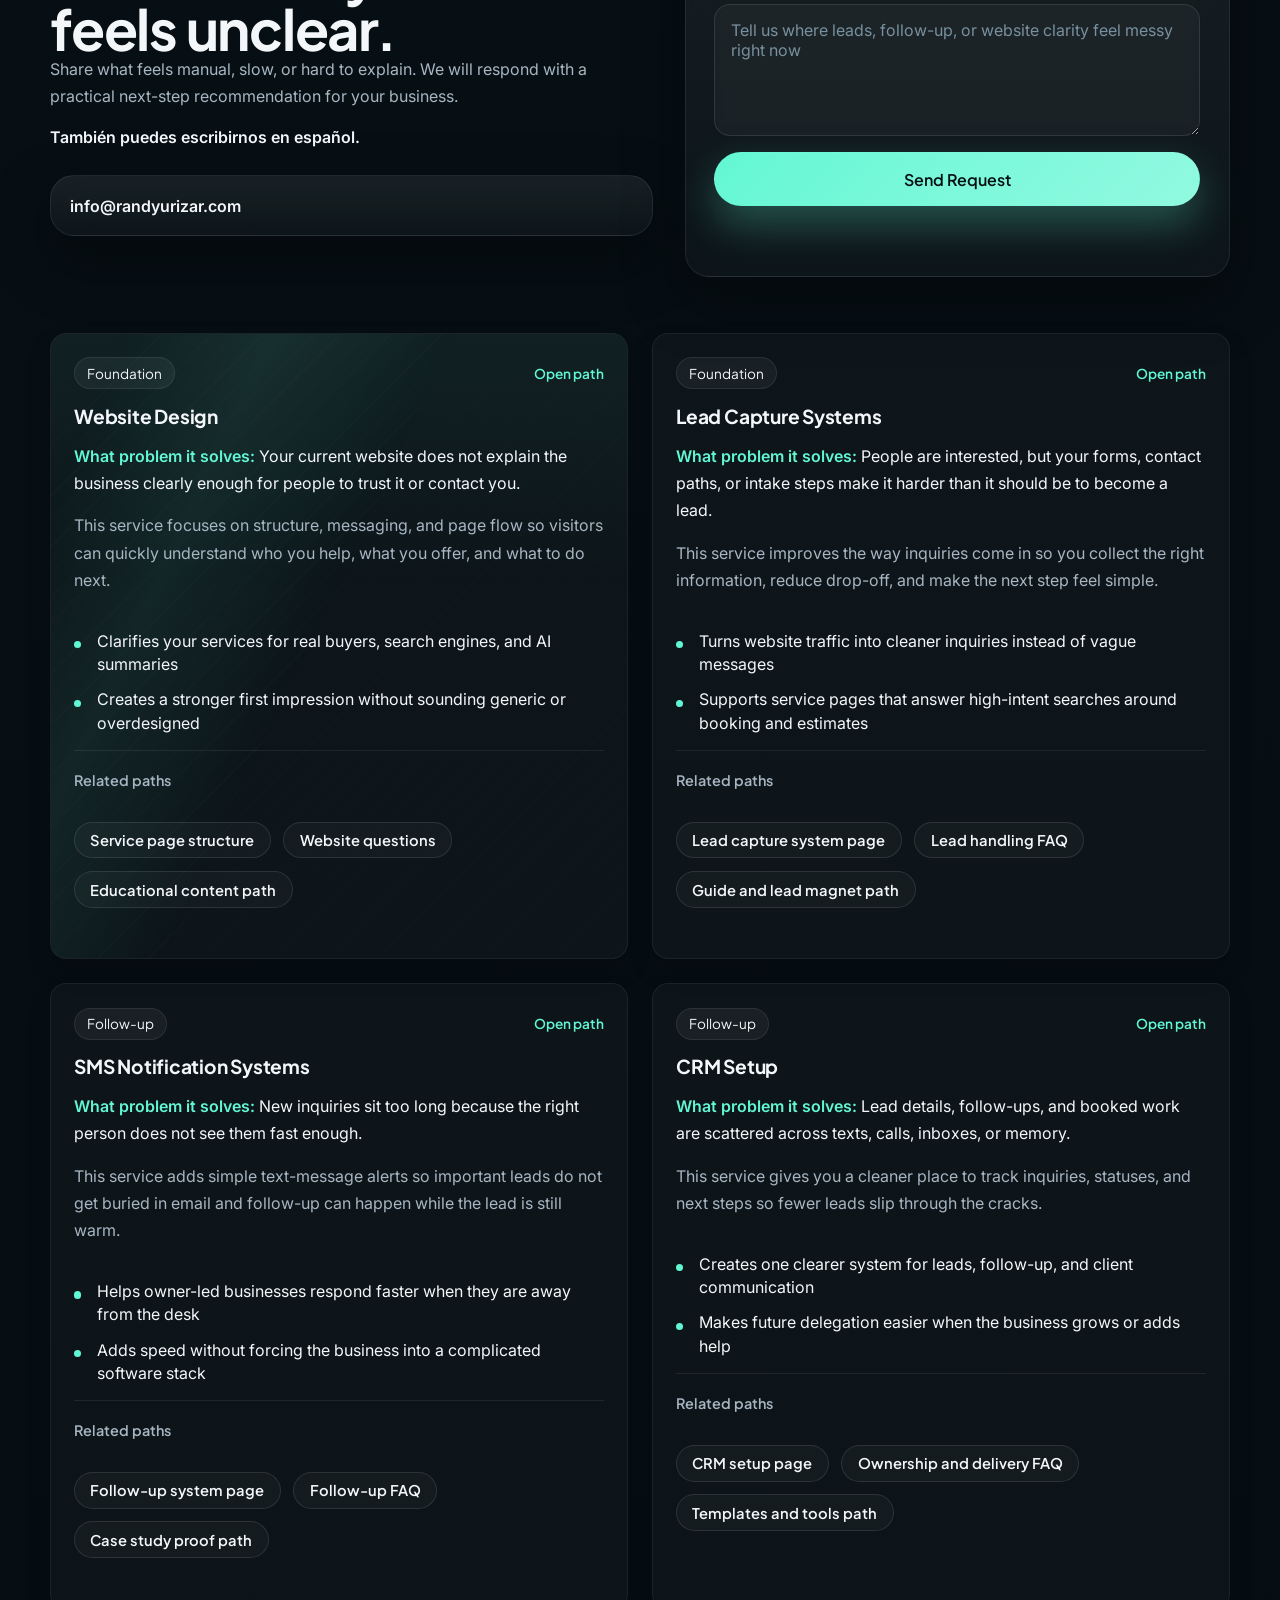
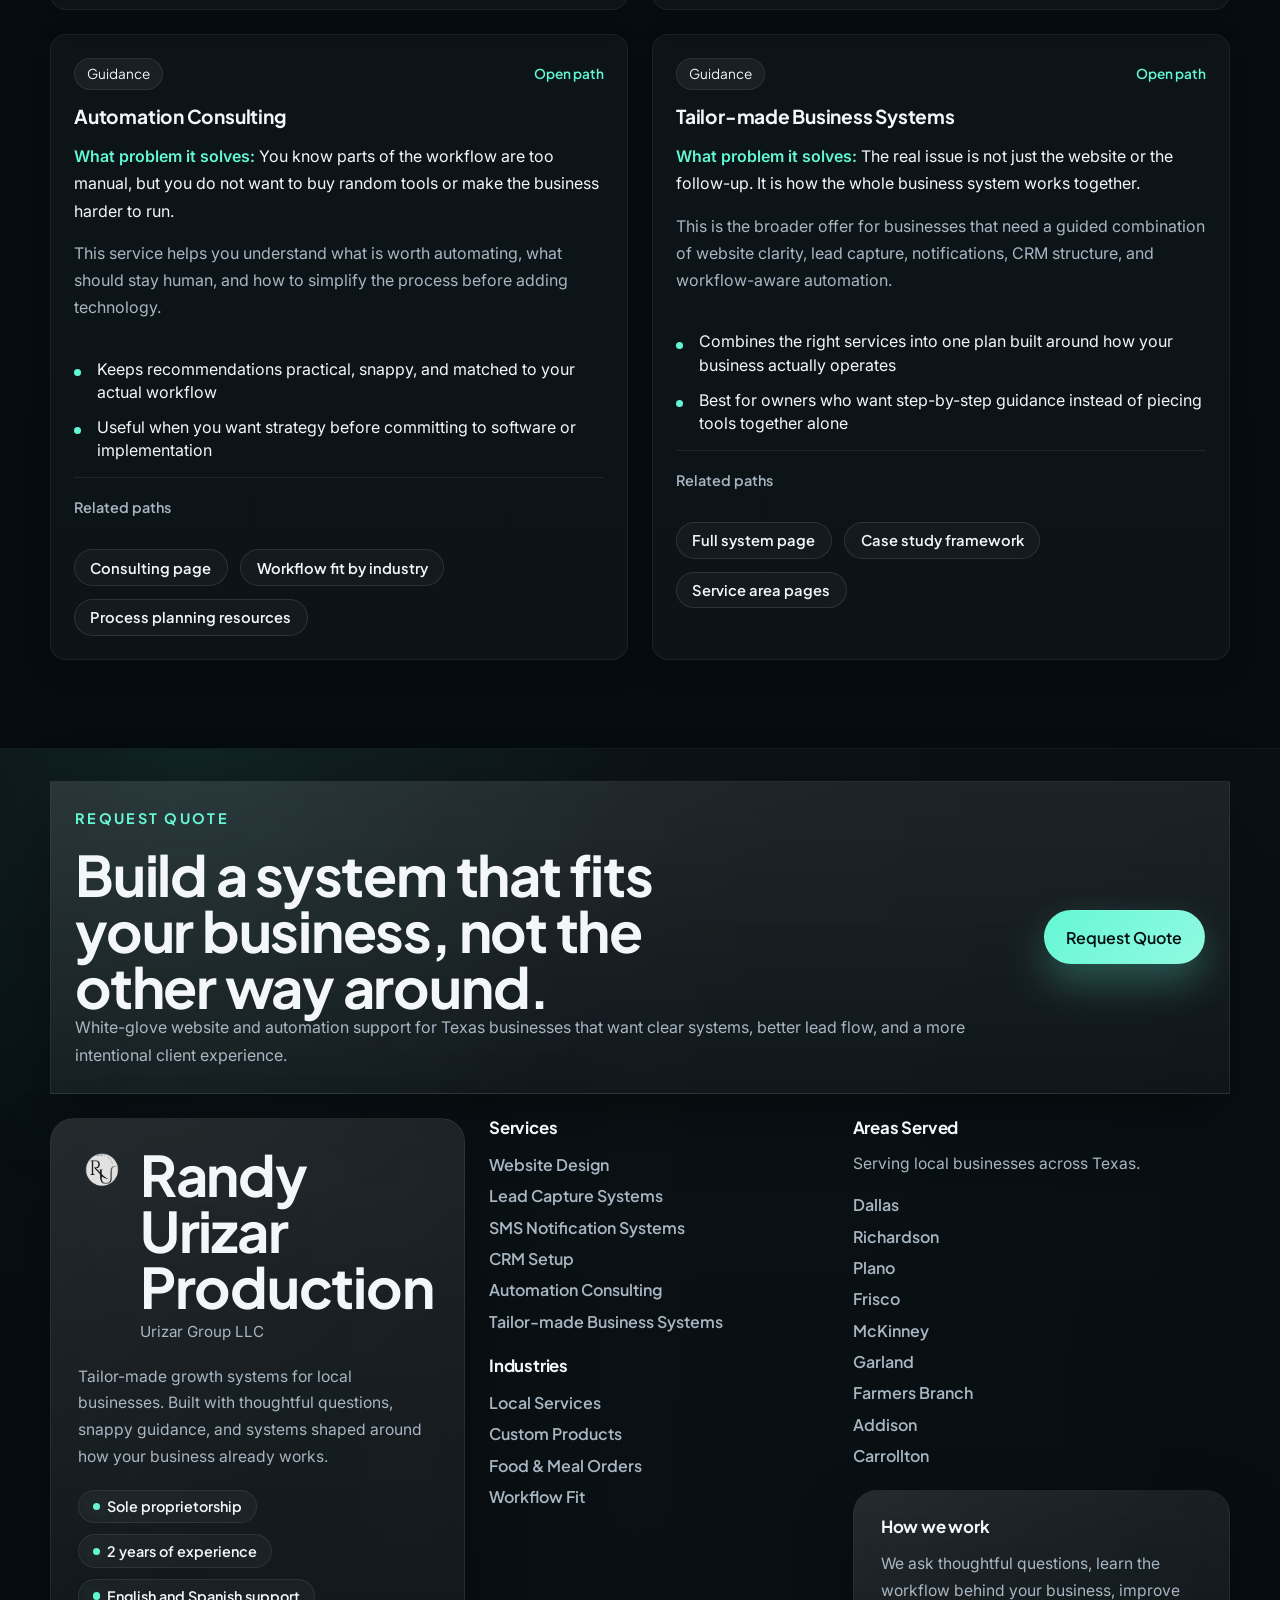
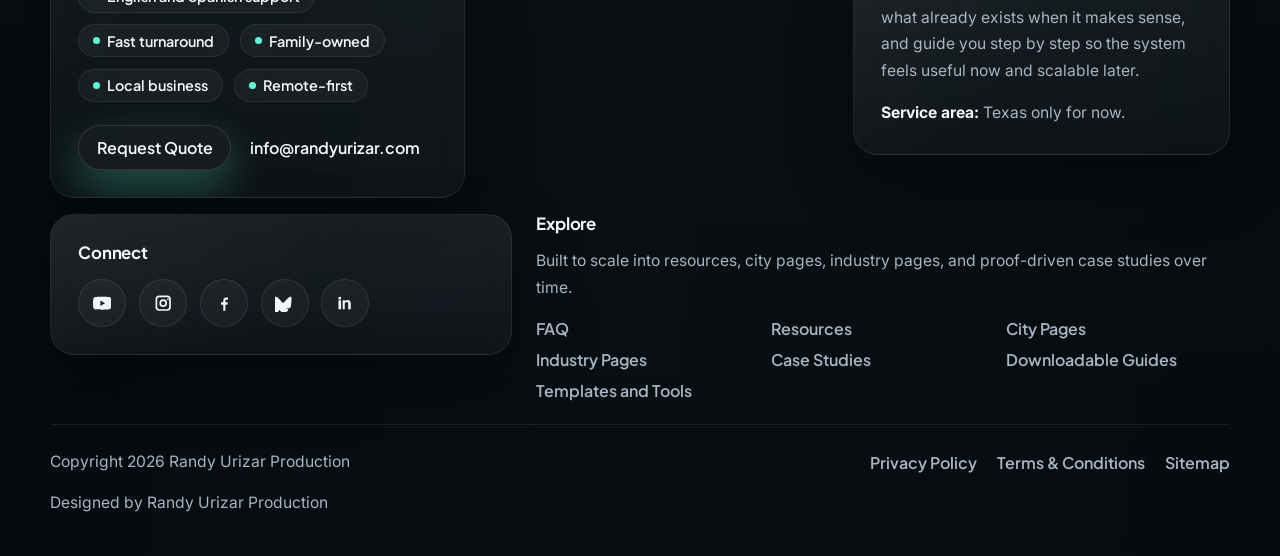
==== commit 18dbcb18: "Actually looks good" ====
--- a/index.html
+++ b/index.html
@@ -102,9 +102,6 @@
             <div class="hero-copy">
               <p class="eyebrow" id="heroEyebrow">Guided growth systems for local businesses</p>
               <h1 id="heroHeadline">Tailor-made growth systems for local businesses.</h1>
-              <p class="hero-subheadline" id="heroSubheadline">
-                We help Texas service businesses turn scattered websites, slow follow-up, and manual admin into a clearer system for lead capture, client communication, and modern search visibility.
-              </p>
 
               <div class="hero-actions">
                 <a class="button button-primary" href="#contact" id="heroCta">Request a Strategy Call</a>
@@ -295,69 +292,32 @@
           </div>
         </section>
 
+        <!-- Explore the system section is intentionally inactive.
+             Remove this opening comment and the matching closing comment to restore it.
         <section class="section section-soft" id="architecture" aria-labelledby="architectureHeadline">
           <div class="container">
             <div class="section-header" data-reveal>
               <p class="eyebrow" id="architectureEyebrow">Explore the system</p>
-              <h2 id="architectureHeadline">A clearer content structure for services, proof, education, and local search.</h2>
+              <h2 id="architectureHeadline">Find the right path for your business, your location, and the problem you need to solve.</h2>
               <p id="architectureDescription">
-                These paths help the homepage support future service pages, industry pages, resource content, downloadable guides, and proof pages without turning the site into a mess.
+                Explore local business services, industry-specific systems, Texas service areas, and practical resources designed to answer real questions and make the next step clear.
               </p>
             </div>
 
             <div class="architecture-map glass-card" data-reveal>
-              <svg
-                viewBox="0 0 720 300"
-                role="img"
-                aria-labelledby="architectureMapTitle architectureMapDesc"
-                focusable="false"
-              >
-                <title id="architectureMapTitle">Content architecture map</title>
-                <desc id="architectureMapDesc">
-                  The homepage connects service pages, proof pages, educational resources, and local search pages into one reusable website system.
-                </desc>
-                <defs>
-                  <marker id="mapArrow" viewBox="0 0 10 10" refX="8" refY="5" markerWidth="7" markerHeight="7" orient="auto-start-reverse">
-                    <path d="M 0 0 L 10 5 L 0 10 z" />
-                  </marker>
-                </defs>
-                <g class="map-lines" fill="none" marker-end="url(#mapArrow)">
-                  <path d="M360 122 C360 72 210 78 180 112" />
-                  <path d="M430 150 C530 122 590 132 616 150" />
-                  <path d="M360 178 C360 224 210 220 180 188" />
-                  <path d="M292 150 C198 130 132 132 104 150" />
-                </g>
-                <g class="map-node map-node-center">
-                  <rect x="282" y="108" width="156" height="84" rx="18" />
-                  <text x="360" y="145" text-anchor="middle">Homepage</text>
-                  <text x="360" y="170" text-anchor="middle">System entry</text>
-                </g>
-                <g class="map-node">
-                  <rect x="66" y="120" width="128" height="60" rx="16" />
-                  <text x="130" y="145" text-anchor="middle">Services</text>
-                  <text x="130" y="166" text-anchor="middle">Offer paths</text>
-                </g>
-                <g class="map-node">
-                  <rect x="120" y="54" width="132" height="60" rx="16" />
-                  <text x="186" y="79" text-anchor="middle">Proof</text>
-                  <text x="186" y="100" text-anchor="middle">Case studies</text>
-                </g>
-                <g class="map-node">
-                  <rect x="120" y="186" width="132" height="60" rx="16" />
-                  <text x="186" y="211" text-anchor="middle">Education</text>
-                  <text x="186" y="232" text-anchor="middle">Resources</text>
-                </g>
-                <g class="map-node">
-                  <rect x="526" y="120" width="132" height="60" rx="16" />
-                  <text x="592" y="145" text-anchor="middle">Local Search</text>
-                  <text x="592" y="166" text-anchor="middle">Texas pages</text>
-                </g>
-              </svg>
+              <img
+                src="/assets/images/local-business-search-paths.svg"
+                alt="A customer search connects to the right service, industry, Texas location, or resource page before leading to a clear next step."
+                width="1200"
+                height="620"
+                loading="lazy"
+              />
             </div>
 
             <div class="architecture-grid" id="architectureGrid"></div>
           </div>
         </section>
+        End inactive Explore the system section. -->
 
         <section class="section section-soft" id="process" aria-labelledby="stepsHeadline">
           <div class="container">
@@ -406,6 +366,8 @@
           </div>
         </section>
 
+        <!-- Who we help / System snapshot section is intentionally inactive.
+             Remove this opening comment and the matching closing comment to restore it.
         <section class="section" id="fit" aria-labelledby="audienceHeadline">
           <div class="container preview-grid">
             <div class="preview-copy" data-reveal>
@@ -452,6 +414,7 @@
             </div>
           </div>
         </section>
+        End inactive Who we help / System snapshot section. -->
 
         <section class="section section-soft" id="trust" aria-labelledby="trustHeadline">
           <div class="container">
--- a/styles.css
+++ b/styles.css
@@ -391,7 +391,6 @@
   line-height: 1.7;
 }
 
-.hero-subheadline,
 .section-header p + h2 + p,
 .preview-copy p:not(.eyebrow),
 .contact-copy p:not(.eyebrow),
@@ -462,6 +461,150 @@
 .context-link-chip:focus-visible::after {
   opacity: 1;
   transform: translateX(70%);
+}
+
+/* Hero exploration links form one connected, four-part growth system. */
+#heroExploreLinks {
+  display: grid;
+  grid-template-columns: repeat(2, minmax(0, 1fr));
+  gap: 0.5rem;
+  width: min(100%, 32rem);
+  margin-top: 1.5rem;
+}
+
+#heroExploreLinks .context-link-chip {
+  isolation: isolate;
+  width: 100%;
+  min-height: 0;
+  aspect-ratio: 1;
+  padding: 18%;
+  border: 1px solid rgba(255, 255, 255, 0.1);
+  border-radius: 0.35rem;
+  overflow: hidden;
+  color: var(--text);
+  font-size: clamp(0.85rem, 2.1vw, 1.05rem);
+  font-weight: var(--weight-ui-strong);
+  line-height: 1.15;
+  text-align: center;
+  text-wrap: balance;
+  background: var(--hero-link-color);
+  box-shadow: 0 10px 24px rgba(0, 0, 0, 0.16);
+}
+
+#heroExploreLinks .context-link-chip::before {
+  content: "";
+  position: absolute;
+  z-index: -1;
+  inset: 0.55rem;
+  border: 1px solid rgba(255, 255, 255, 0.12);
+  background: #102837;
+  box-shadow: 0 8px 22px rgba(0, 0, 0, 0.16);
+  transition: border-color var(--transition), background-color var(--transition);
+}
+
+#heroExploreLinks .context-link-chip::after {
+  content: none;
+}
+
+#heroExploreLinks .context-link-chip:nth-child(1) {
+  --hero-link-color: #27cbb3;
+  border-radius: 1.5rem 0.35rem 0.35rem;
+}
+
+#heroExploreLinks .context-link-chip:nth-child(1)::before {
+  border-radius: 0.8rem 0 75% 0.8rem;
+}
+
+#heroExploreLinks .context-link-chip:nth-child(2) {
+  --hero-link-color: #227a94;
+  border-radius: 0.35rem 1.5rem 0.35rem 0.35rem;
+}
+
+#heroExploreLinks .context-link-chip:nth-child(2)::before {
+  border-radius: 0 0.8rem 0.8rem 75%;
+}
+
+#heroExploreLinks .context-link-chip:nth-child(3) {
+  --hero-link-color: #1a8fa7;
+  border-radius: 0.35rem 0.35rem 0.35rem 1.5rem;
+}
+
+#heroExploreLinks .context-link-chip:nth-child(3)::before {
+  border-radius: 0.8rem 75% 0 0.8rem;
+}
+
+#heroExploreLinks .context-link-chip:nth-child(4) {
+  --hero-link-color: #254b78;
+  border-radius: 0.35rem 0.35rem 1.5rem;
+}
+
+#heroExploreLinks .context-link-chip:nth-child(4)::before {
+  border-radius: 75% 0.8rem 0.8rem 0;
+}
+
+#heroExploreLinks .context-link-chip:hover,
+#heroExploreLinks .context-link-chip:focus-visible {
+  z-index: 2;
+  transform: translateY(-3px);
+  background: var(--hero-link-color);
+  box-shadow:
+    inset 0 0 0 1px rgba(255, 255, 255, 0.18),
+    0 14px 30px rgba(0, 0, 0, 0.24);
+}
+
+#heroExploreLinks .context-link-chip:hover::before,
+#heroExploreLinks .context-link-chip:focus-visible::before {
+  border-color: color-mix(in srgb, var(--accent) 55%, white);
+  background: #143344;
+}
+
+.cta-interaction-cue {
+  position: absolute;
+  z-index: 1;
+  display: grid;
+  place-items: center;
+  width: clamp(2rem, 5vw, 2.65rem);
+  aspect-ratio: 1;
+  color: rgba(255, 255, 255, 0.68);
+  filter: drop-shadow(0 3px 7px rgba(0, 0, 0, 0.28));
+  pointer-events: none;
+  transition: transform var(--transition), color var(--transition);
+}
+
+.cta-interaction-cue svg {
+  width: 100%;
+  height: 100%;
+  fill: none;
+  stroke: currentColor;
+  stroke-width: 1.6;
+  stroke-linecap: round;
+  stroke-linejoin: round;
+}
+
+#heroExploreLinks .context-link-chip:nth-child(1) .cta-interaction-cue {
+  right: 0.75rem;
+  bottom: 0.75rem;
+}
+
+#heroExploreLinks .context-link-chip:nth-child(2) .cta-interaction-cue {
+  bottom: 0.75rem;
+  left: 0.75rem;
+}
+
+#heroExploreLinks .context-link-chip:nth-child(3) .cta-interaction-cue {
+  top: 0.75rem;
+  right: 0.75rem;
+}
+
+#heroExploreLinks .context-link-chip:nth-child(4) .cta-interaction-cue {
+  top: 0.75rem;
+  left: 0.75rem;
+}
+
+#heroExploreLinks .context-link-chip:hover .cta-interaction-cue,
+#heroExploreLinks .context-link-chip:focus-visible .cta-interaction-cue {
+  color: #fff;
+  transform: scale(1.08) translateY(-2px);
 }
 
 .hero-points {
@@ -1077,6 +1220,11 @@
   grid-template-columns: 1fr;
 }
 
+.contact-grid > .services-grid {
+  grid-column: 1 / -1;
+  margin-top: 1.5rem;
+}
+
 .services-summary-list,
 .solution-list,
 .service-points {
@@ -1102,10 +1250,11 @@
   overflow: hidden;
 }
 
-.architecture-map svg {
+.architecture-map img {
   display: block;
   width: 100%;
   height: auto;
+  border-radius: calc(var(--radius) - 0.35rem);
 }
 
 .architecture-map marker path {
@@ -2169,7 +2318,8 @@
 .anchor-nav-list,
 .hub-link-list,
 .path-list,
-.summary-list {
+.summary-list,
+.expectation-list {
   padding: 0;
   margin: 0;
   list-style: none;
@@ -2256,6 +2406,37 @@
   background: var(--accent);
 }
 
+.expectation-list {
+  display: grid;
+  gap: 0.8rem;
+  margin-top: 1rem;
+}
+
+.expectation-item {
+  display: grid;
+  grid-template-columns: 5.5rem minmax(0, 1fr);
+  gap: 0.9rem;
+  align-items: center;
+  padding: 0.65rem;
+  border: 1px solid rgba(255, 255, 255, 0.06);
+  border-radius: var(--radius-sm);
+  background: rgba(255, 255, 255, 0.025);
+}
+
+.expectation-item img {
+  display: block;
+  width: 100%;
+  height: auto;
+  border-radius: calc(var(--radius-sm) - 0.35rem);
+}
+
+.expectation-item p {
+  margin: 0;
+  color: var(--text);
+  font-size: 0.95rem;
+  line-height: 1.45;
+}
+
 .hub-link-list {
   margin-top: 1rem;
 }
@@ -2269,6 +2450,149 @@
 .hub-link-list a:hover,
 .hub-link-list a:focus-visible {
   color: var(--text);
+}
+
+.industries-hub-grid {
+  grid-template-columns: 1fr;
+  gap: 1.25rem;
+}
+
+.industry-path-card {
+  display: grid;
+  gap: 1.5rem;
+  overflow: hidden;
+}
+
+.industry-path-copy {
+  align-self: center;
+}
+
+.industry-flow {
+  display: grid;
+  gap: 1rem;
+  min-width: 0;
+  padding: 1.1rem;
+  margin: 0;
+  border: 1px solid color-mix(in srgb, var(--accent) 18%, rgba(255, 255, 255, 0.07));
+  border-radius: var(--radius-sm);
+  background:
+    radial-gradient(circle at 12% 12%, color-mix(in srgb, var(--accent) 10%, transparent), transparent 36%),
+    rgba(3, 10, 14, 0.42);
+}
+
+.industry-flow figcaption {
+  color: var(--muted);
+  font-family: var(--font-heading);
+  font-size: 0.8rem;
+  font-weight: var(--weight-ui-strong);
+  letter-spacing: 0.08em;
+  text-transform: uppercase;
+}
+
+.industry-flow-steps {
+  display: grid;
+  gap: 0.65rem;
+  padding: 0;
+  margin: 0;
+  list-style: none;
+}
+
+.industry-flow-steps li {
+  position: relative;
+  display: grid;
+  grid-template-columns: 2.6rem minmax(0, 1fr);
+  gap: 0.75rem;
+  align-items: center;
+  min-width: 0;
+  padding: 0.8rem;
+  border: 1px solid rgba(255, 255, 255, 0.07);
+  border-radius: 0.85rem;
+  background: rgba(255, 255, 255, 0.035);
+}
+
+.industry-flow-steps li:not(:last-child)::after {
+  content: "";
+  position: absolute;
+  top: 100%;
+  left: 2.08rem;
+  width: 2px;
+  height: 0.65rem;
+  background: color-mix(in srgb, var(--accent) 42%, rgba(255, 255, 255, 0.1));
+}
+
+.industry-flow-icon {
+  display: grid;
+  place-items: center;
+  width: 2.6rem;
+  height: 2.6rem;
+  border: 1px solid color-mix(in srgb, var(--accent) 32%, rgba(255, 255, 255, 0.08));
+  border-radius: 0.75rem;
+  background: color-mix(in srgb, var(--accent) 8%, rgba(255, 255, 255, 0.025));
+  color: var(--accent);
+}
+
+.industry-flow-icon svg {
+  width: 1.2rem;
+  height: 1.2rem;
+  fill: none;
+  stroke: currentColor;
+  stroke-width: 1.7;
+  stroke-linecap: round;
+  stroke-linejoin: round;
+}
+
+.industry-flow-steps li > span:last-child {
+  display: grid;
+  gap: 0.1rem;
+  min-width: 0;
+}
+
+.industry-flow-steps small {
+  color: var(--muted);
+  font-family: var(--font-heading);
+  font-size: 0.7rem;
+  font-weight: var(--weight-ui);
+  letter-spacing: 0.05em;
+  text-transform: uppercase;
+}
+
+.industry-flow-steps strong {
+  color: var(--text);
+  font-family: var(--font-heading);
+  font-size: 0.92rem;
+  line-height: 1.2;
+}
+
+.industry-flow-steps li:last-child {
+  border-color: color-mix(in srgb, var(--accent) 30%, rgba(255, 255, 255, 0.08));
+  background: color-mix(in srgb, var(--accent) 7%, rgba(255, 255, 255, 0.035));
+}
+
+.industry-flow-custom .industry-flow-steps li:nth-child(2)::before,
+.industry-flow-custom .industry-flow-steps li:nth-child(3)::before {
+  content: "";
+  position: absolute;
+  right: 0.65rem;
+  width: 0.35rem;
+  height: 0.35rem;
+  border-radius: 999px;
+  background: color-mix(in srgb, var(--accent) 66%, white);
+  box-shadow: 0 0 0 0.3rem color-mix(in srgb, var(--accent) 8%, transparent);
+}
+
+.industry-flow-food .industry-flow-steps li:last-child::after {
+  content: "";
+  position: absolute;
+  right: 0.8rem;
+  bottom: calc(100% + 0.35rem);
+  width: 0.65rem;
+  height: calc(300% + 2.25rem);
+  border-top: 1px solid color-mix(in srgb, var(--accent) 32%, transparent);
+  border-right: 1px solid color-mix(in srgb, var(--accent) 32%, transparent);
+  border-bottom: 1px solid color-mix(in srgb, var(--accent) 32%, transparent);
+  border-radius: 0 0.65rem 0.65rem 0;
+  opacity: 0.75;
+  pointer-events: none;
 }
 
 .summary-grid .note-card {
@@ -2482,6 +2806,67 @@
 }
 
 @media (min-width: 900px) {
+  .hub-grid.industries-hub-grid {
+    grid-template-columns: 1fr;
+  }
+
+  .industry-path-card {
+    grid-template-columns: minmax(0, 0.92fr) minmax(28rem, 1.08fr);
+    gap: clamp(2rem, 5vw, 4rem);
+    align-items: center;
+    padding: clamp(2rem, 4vw, 3rem);
+  }
+
+  .industry-path-card:nth-child(even) .industry-path-copy {
+    grid-column: 2;
+  }
+
+  .industry-path-card:nth-child(even) .industry-flow {
+    grid-column: 1;
+    grid-row: 1;
+  }
+
+  .industry-flow {
+    padding: 1.25rem;
+  }
+
+  .industry-flow-steps {
+    grid-template-columns: repeat(4, minmax(0, 1fr));
+    gap: 0.55rem;
+  }
+
+  .industry-flow-steps li {
+    grid-template-columns: 1fr;
+    align-content: start;
+    gap: 0.75rem;
+    min-height: 8.75rem;
+    padding: 0.8rem;
+  }
+
+  .industry-flow-steps li:not(:last-child)::after {
+    top: 2.1rem;
+    left: 100%;
+    width: 0.55rem;
+    height: 2px;
+  }
+
+  .industry-flow-custom .industry-flow-steps li:nth-child(2)::before,
+  .industry-flow-custom .industry-flow-steps li:nth-child(3)::before {
+    top: 0.65rem;
+  }
+
+  .industry-flow-food .industry-flow-steps li:last-child::after {
+    right: calc(100% + 0.35rem);
+    bottom: 0.55rem;
+    width: calc(300% + 2.25rem);
+    height: 0.65rem;
+    border-top: 0;
+    border-right: 0;
+    border-bottom: 1px solid color-mix(in srgb, var(--accent) 32%, transparent);
+    border-left: 1px solid color-mix(in srgb, var(--accent) 32%, transparent);
+    border-radius: 0 0 0 0.65rem;
+  }
+
   .steps-grid {
     grid-template-columns: repeat(4, minmax(0, 1fr));
     gap: 1rem;
@@ -2723,25 +3108,21 @@
     order: 2;
   }
 
-  .hero-subheadline {
+  .hero-actions {
     order: 3;
   }
 
-  .hero-actions {
+  .hero-panel {
     order: 4;
-  }
-
-  .hero-panel {
+    margin-top: 0.15rem;
+  }
+
+  #heroExploreLinks {
     order: 5;
-    margin-top: 0.15rem;
-  }
-
-  #heroExploreLinks {
+  }
+
+  .hero-points {
     order: 6;
-  }
-
-  .hero-points {
-    order: 7;
   }
 }
 
@@ -2775,10 +3156,6 @@
     font-size: clamp(2.35rem, 10vw, 2.65rem);
     line-height: 1.02;
     max-width: 12ch;
-  }
-
-  .hero-subheadline {
-    line-height: 1.58;
   }
 
   .hero-actions {
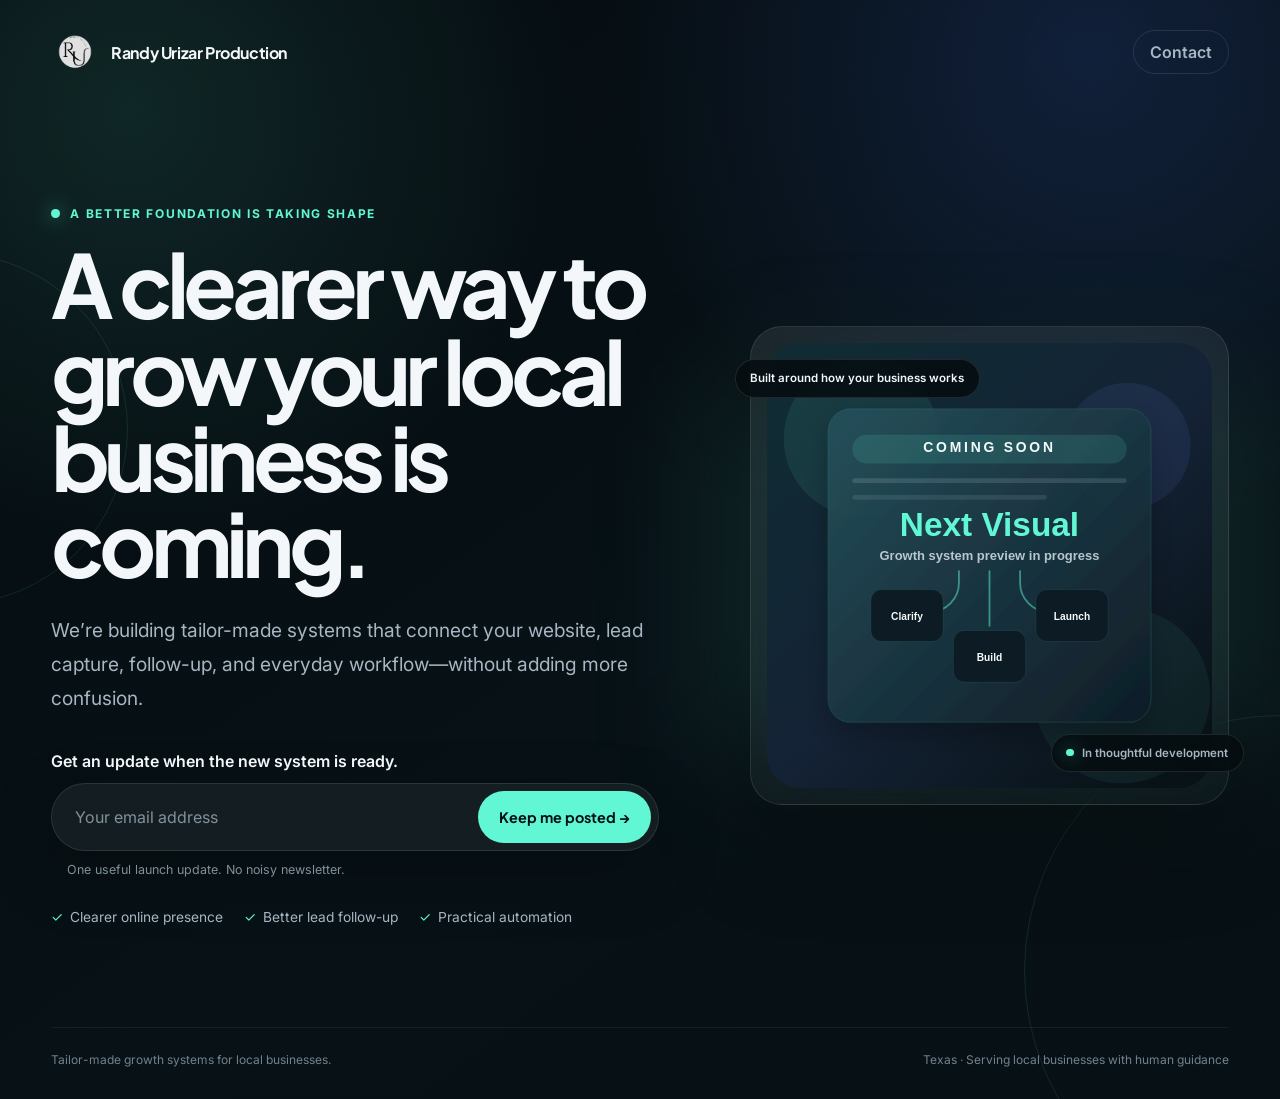
==== commit 203d7fa9: "Create coming-soon lead capture page" ====
--- a/index.html
+++ b/index.html
@@ -3,768 +3,101 @@
   <head>
     <meta charset="UTF-8" />
     <meta name="viewport" content="width=device-width, initial-scale=1.0" />
-    <title>Growth Systems for Texas Local Businesses | Randy Urizar Production</title>
+    <title>A Clearer Growth System Is Coming | Randy Urizar Production</title>
     <meta
-      id="metaDescription"
       name="description"
-      content="Tailor-made growth systems for Texas local businesses. Get a clear website, stronger lead capture, workflow-aware automation, and guided implementation built around how your business works."
+      content="Randy Urizar Production is building a clearer way for local businesses to improve lead capture, follow-up, and everyday workflows. Join the early-access list."
     />
-    <meta name="robots" id="metaRobots" content="index, follow, max-image-preview:large" />
-    <meta name="theme-color" id="metaThemeColor" content="#071116" />
-    <meta name="author" content="Randy Urizar Production" />
-    <link rel="canonical" id="canonicalLink" href="https://randyurizar.com/" />
+    <meta name="robots" content="noindex, follow" />
+    <meta name="theme-color" content="#071116" />
+    <meta property="og:title" content="A Clearer Growth System Is Coming" />
     <meta
-      id="metaOgTitle"
-      property="og:title"
-      content="Growth Systems for Texas Local Businesses | Randy Urizar Production"
+      property="og:description"
+      content="Tailor-made growth systems for local businesses—built with clarity, practical automation, and guided implementation."
     />
-    <meta
-      id="metaOgDescription"
-      property="og:description"
-      content="Tailor-made growth systems for Texas local businesses. Get a clear website, stronger lead capture, workflow-aware automation, and guided implementation built around how your business works."
-    />
-    <meta property="og:url" id="metaOgUrl" content="https://randyurizar.com/" />
-    <meta property="og:site_name" id="metaOgSiteName" content="Randy Urizar Production" />
     <meta property="og:type" content="website" />
-    <meta property="og:locale" id="metaOgLocale" content="en_US" />
-    <meta
-      property="og:image"
-      id="metaOgImage"
-      content="https://randyurizar.com/assets/images/og/randy-urizar-production-home-v2.png"
-    />
-    <meta property="og:image:type" content="image/png" />
-    <meta
-      property="og:image:alt"
-      id="metaOgImageAlt"
-      content="Randy Urizar Production tailor-made growth systems social preview with a guided local business workflow"
-    />
-    <meta property="og:image:width" content="1200" />
-    <meta property="og:image:height" content="630" />
+    <meta property="og:url" content="https://randyurizar.com/" />
+    <meta property="og:image" content="https://randyurizar.com/assets/images/og/randy-urizar-production-home-v2.png" />
     <meta name="twitter:card" content="summary_large_image" />
-    <meta
-      name="twitter:title"
-      id="metaTwitterTitle"
-      content="Growth Systems for Texas Local Businesses | Randy Urizar Production"
-    />
-    <meta
-      name="twitter:description"
-      id="metaTwitterDescription"
-      content="Tailor-made growth systems for Texas local businesses. Get a clear website, stronger lead capture, workflow-aware automation, and guided implementation built around how your business works."
-    />
-    <meta
-      name="twitter:image"
-      id="metaTwitterImage"
-      content="https://randyurizar.com/assets/images/og/randy-urizar-production-home-v2.png"
-    />
-    <link rel="icon" type="image/png" sizes="32x32" href="/assets/icons/favicon-32x32.png?v=rn-20260529" />
-    <link rel="icon" type="image/png" sizes="16x16" href="/assets/icons/favicon-16x16.png?v=rn-20260529" />
-    <link rel="shortcut icon" href="/assets/icons/favicon.ico?v=rn-20260529" />
-    <link rel="apple-touch-icon" sizes="180x180" href="/assets/icons/apple-touch-icon.png?v=rn-20260529" />
+    <link rel="canonical" href="https://randyurizar.com/" />
+    <link rel="icon" type="image/png" sizes="32x32" href="/assets/icons/favicon-32x32.png" />
+    <link rel="apple-touch-icon" sizes="180x180" href="/assets/icons/apple-touch-icon.png" />
     <link rel="preconnect" href="https://fonts.googleapis.com" />
     <link rel="preconnect" href="https://fonts.gstatic.com" crossorigin />
     <link
-      href="https://fonts.googleapis.com/css2?family=Inter:wght@400;500;600;700&family=Plus+Jakarta+Sans:wght@500;600;700;800&display=swap"
+      href="https://fonts.googleapis.com/css2?family=Inter:wght@400;500;600;700&amp;family=Plus+Jakarta+Sans:wght@600;700;800&amp;display=swap"
       rel="stylesheet"
     />
-    <script type="application/ld+json" id="structuredData"></script>
-    <link rel="stylesheet" href="styles.css" />
+    <link rel="stylesheet" href="/coming-soon.css" />
   </head>
-  <body id="pageTop">
-    <a class="skip-link" href="#mainContent">Skip to main content</a>
-    <div class="page-shell">
-      <header class="site-header" id="siteHeader">
-        <div class="container nav-wrap">
-          <a class="brand-mark" href="#pageTop" aria-label="Go to top">
-            <img
-              src="/assets/icons/randy-urizar-logo.png"
-              alt="Randy Urizar logo"
-              class="brand-logo"
-            />
-            <span id="brandName">Randy Urizar Production</span>
-          </a>
+  <body>
+    <a class="skip-link" href="#main-content">Skip to main content</a>
 
-          <nav class="nav-links" aria-label="Primary navigation">
-            <a href="#services">Services</a>
-            <a href="#process">Process</a>
-            <a href="/resources/">Resources</a>
-            <a href="#faq">FAQ</a>
-            <a href="#contact">Contact</a>
-          </nav>
+    <main class="coming-soon" id="main-content">
+      <div class="ambient ambient-one" aria-hidden="true"></div>
+      <div class="ambient ambient-two" aria-hidden="true"></div>
 
-          <a class="button button-small" href="#contact" id="navCta">Request a Strategy Call</a>
-        </div>
+      <header class="site-header">
+        <a class="brand" href="/" aria-label="Randy Urizar Production home">
+          <img src="/assets/icons/randy-urizar-logo.png" alt="" width="48" height="48" />
+          <span>Randy Urizar Production</span>
+        </a>
+        <a class="header-contact" href="mailto:info@randyurizar.com">Contact</a>
       </header>
 
-      <main id="mainContent" tabindex="-1">
-        <section class="hero-section" aria-labelledby="heroHeadline">
-          <div class="hero-backdrop" aria-hidden="true"></div>
-          <div class="container hero-grid" data-reveal>
-            <div class="hero-copy">
-              <p class="eyebrow" id="heroEyebrow">Guided growth systems for local businesses</p>
-              <h1 id="heroHeadline">Tailor-made growth systems for local businesses.</h1>
+      <section class="hero" aria-labelledby="page-title">
+        <div class="hero-copy">
+          <p class="eyebrow"><span aria-hidden="true"></span> A better foundation is taking shape</p>
+          <h1 id="page-title">A clearer way to grow your local business is coming.</h1>
+          <p class="intro">
+            We’re building tailor-made systems that connect your website, lead capture, follow-up,
+            and everyday workflow—without adding more confusion.
+          </p>
 
-              <div class="hero-actions">
-                <a class="button button-primary" href="#contact" id="heroCta">Request a Strategy Call</a>
-                <a class="button button-secondary" href="#services">See Services</a>
-              </div>
+          <form
+            class="interest-form"
+            name="coming-soon-interest"
+            method="POST"
+            action="/thank-you"
+            data-netlify="true"
+            netlify-honeypot="bot-field"
+          >
+            <input type="hidden" name="form-name" value="coming-soon-interest" />
+            <input type="hidden" name="subject" value="New coming-soon early-access request" />
+            <p class="honeypot">
+              <label>Do not fill this out: <input name="bot-field" /></label>
+            </p>
+            <label for="email">Get an update when the new system is ready.</label>
+            <div class="form-row">
+              <input id="email" name="email" type="email" autocomplete="email" placeholder="Your email address" required />
+              <button type="submit">Keep me posted <span aria-hidden="true">→</span></button>
+            </div>
+            <p class="form-note">One useful launch update. No noisy newsletter.</p>
+          </form>
 
-              <div class="context-link-row" id="heroExploreLinks" aria-label="Explore core content paths"></div>
+          <ul class="outcomes" aria-label="What the new system will support">
+            <li><span aria-hidden="true">✓</span> Clearer online presence</li>
+            <li><span aria-hidden="true">✓</span> Better lead follow-up</li>
+            <li><span aria-hidden="true">✓</span> Practical automation</li>
+          </ul>
+        </div>
 
-              <ul class="hero-points" id="heroPoints" aria-label="Core benefits"></ul>
-            </div>
+        <aside class="system-preview" aria-label="Preview of a guided local business growth system">
+          <div class="preview-label">Built around how your business works</div>
+          <img
+            src="/assets/images/coming-soon-growth-system.svg"
+            alt="A connected growth system linking discovery, lead capture, follow-up, and customer care"
+            width="800"
+            height="800"
+          />
+          <div class="preview-status"><span aria-hidden="true"></span> In thoughtful development</div>
+        </aside>
+      </section>
 
-            <aside class="hero-panel" aria-label="Local business growth system transformation">
-              <figure class="hero-coming-soon glass-card">
-                <img
-                  src="/assets/images/guided-growth-system-transformation-v1.png"
-                  alt="Scattered local business tasks becoming one guided system for discovery, lead follow-up, scheduling, and customer care"
-                  width="1254"
-                  height="1254"
-                />
-              </figure>
-            </aside>
-          </div>
-        </section>
-
-        <section class="trust-strip" data-reveal aria-labelledby="trustHeading">
-          <div class="container trust-grid">
-            <p class="trust-heading" id="trustHeading">
-              A snappy way for local businesses to improve websites, lead flow, and automation without losing the human side.
-            </p>
-            <ul class="trust-items" id="trustItems" aria-label="Key trust topics">
-              <li class="trust-item">Local business systems</li>
-              <li class="trust-item">Semantic SEO structure</li>
-              <li class="trust-item">Workflow-aware automation</li>
-              <li class="trust-item">Texas service focus</li>
-            </ul>
-          </div>
-        </section>
-
-        <section class="section" id="services" aria-labelledby="servicesHeadline">
-          <div class="container">
-            <div class="section-header" data-reveal>
-              <p class="eyebrow" id="servicesEyebrow">Services</p>
-              <h2 id="servicesHeadline">Clear website and automation services for local businesses.</h2>
-            </div>
-
-            <div class="services-intro-grid">
-              <aside class="services-summary glass-card" data-reveal aria-labelledby="servicesSummaryHeadline">
-                <p class="mini-label" id="servicesSummaryLabel">How the services fit together</p>
-                <h3 id="servicesSummaryHeadline">Start with the part that feels unclear now. Build the rest around it.</h3>
-
-                <div class="services-summary-list" id="servicesSummaryList"></div>
-              </aside>
-
-              <div class="services-grid" id="servicesGrid">
-                <article class="service-card service-card-motion" data-reveal aria-labelledby="websiteDesignTitle">
-                  <div class="service-card-top">
-                    <span class="service-kind">Foundation</span>
-                    <a class="service-link" href="/services/#website-design">Open path</a>
-                  </div>
-                  <h3 id="websiteDesignTitle"><a href="/services/#website-design">Website Design</a></h3>
-                  <p class="service-problem"><strong>What problem it solves:</strong> Your current website does not explain the business clearly enough for people to trust it or contact you.</p>
-                  <p>This service focuses on structure, messaging, and page flow so visitors can quickly understand who you help, what you offer, and what to do next.</p>
-                  <ul class="service-points">
-                    <li>Clarifies your services for real buyers, search engines, and AI summaries</li>
-                    <li>Creates a stronger first impression without sounding generic or overdesigned</li>
-                  </ul>
-                  <nav class="service-related-links" aria-label="Related paths for Website Design">
-                    <span class="service-related-label">Related paths</span>
-                    <div class="context-link-row">
-                      <a class="context-link-chip" href="/services/#website-design">Service page structure</a>
-                      <a class="context-link-chip" href="/faq/#website-questions">Website questions</a>
-                      <a class="context-link-chip" href="/resources/#educational-content">Educational content path</a>
-                    </div>
-                  </nav>
-                </article>
-
-                <article class="service-card" data-reveal aria-labelledby="leadCaptureSystemsTitle">
-                  <div class="service-card-top">
-                    <span class="service-kind">Foundation</span>
-                    <a class="service-link" href="/services/#lead-capture-systems">Open path</a>
-                  </div>
-                  <h3 id="leadCaptureSystemsTitle"><a href="/services/#lead-capture-systems">Lead Capture Systems</a></h3>
-                  <p class="service-problem"><strong>What problem it solves:</strong> People are interested, but your forms, contact paths, or intake steps make it harder than it should be to become a lead.</p>
-                  <p>This service improves the way inquiries come in so you collect the right information, reduce drop-off, and make the next step feel simple.</p>
-                  <ul class="service-points">
-                    <li>Turns website traffic into cleaner inquiries instead of vague messages</li>
-                    <li>Supports service pages that answer high-intent searches around booking and estimates</li>
-                  </ul>
-                  <nav class="service-related-links" aria-label="Related paths for Lead Capture Systems">
-                    <span class="service-related-label">Related paths</span>
-                    <div class="context-link-row">
-                      <a class="context-link-chip" href="/services/#lead-capture-systems">Lead capture system page</a>
-                      <a class="context-link-chip" href="/faq/#lead-capture-questions">Lead handling FAQ</a>
-                      <a class="context-link-chip" href="/resources/#lead-magnets">Guide and lead magnet path</a>
-                    </div>
-                  </nav>
-                </article>
-
-                <article class="service-card" data-reveal aria-labelledby="smsNotificationSystemsTitle">
-                  <div class="service-card-top">
-                    <span class="service-kind">Follow-up</span>
-                    <a class="service-link" href="/services/#sms-notification-systems">Open path</a>
-                  </div>
-                  <h3 id="smsNotificationSystemsTitle"><a href="/services/#sms-notification-systems">SMS Notification Systems</a></h3>
-                  <p class="service-problem"><strong>What problem it solves:</strong> New inquiries sit too long because the right person does not see them fast enough.</p>
-                  <p>This service adds simple text-message alerts so important leads do not get buried in email and follow-up can happen while the lead is still warm.</p>
-                  <ul class="service-points">
-                    <li>Helps owner-led businesses respond faster when they are away from the desk</li>
-                    <li>Adds speed without forcing the business into a complicated software stack</li>
-                  </ul>
-                  <nav class="service-related-links" aria-label="Related paths for SMS Notification Systems">
-                    <span class="service-related-label">Related paths</span>
-                    <div class="context-link-row">
-                      <a class="context-link-chip" href="/services/#sms-notification-systems">Follow-up system page</a>
-                      <a class="context-link-chip" href="/faq/#follow-up-questions">Follow-up FAQ</a>
-                      <a class="context-link-chip" href="/case-studies/#follow-up-results">Case study proof path</a>
-                    </div>
-                  </nav>
-                </article>
-
-                <article class="service-card" data-reveal aria-labelledby="crmSetupTitle">
-                  <div class="service-card-top">
-                    <span class="service-kind">Follow-up</span>
-                    <a class="service-link" href="/services/#crm-setup">Open path</a>
-                  </div>
-                  <h3 id="crmSetupTitle"><a href="/services/#crm-setup">CRM Setup</a></h3>
-                  <p class="service-problem"><strong>What problem it solves:</strong> Lead details, follow-ups, and booked work are scattered across texts, calls, inboxes, or memory.</p>
-                  <p>This service gives you a cleaner place to track inquiries, statuses, and next steps so fewer leads slip through the cracks.</p>
-                  <ul class="service-points">
-                    <li>Creates one clearer system for leads, follow-up, and client communication</li>
-                    <li>Makes future delegation easier when the business grows or adds help</li>
-                  </ul>
-                  <nav class="service-related-links" aria-label="Related paths for CRM Setup">
-                    <span class="service-related-label">Related paths</span>
-                    <div class="context-link-row">
-                      <a class="context-link-chip" href="/services/#crm-setup">CRM setup page</a>
-                      <a class="context-link-chip" href="/faq/#ownership-questions">Ownership and delivery FAQ</a>
-                      <a class="context-link-chip" href="/resources/#templates-tools">Templates and tools path</a>
-                    </div>
-                  </nav>
-                </article>
-
-                <article class="service-card" data-reveal aria-labelledby="automationConsultingTitle">
-                  <div class="service-card-top">
-                    <span class="service-kind">Guidance</span>
-                    <a class="service-link" href="/services/#automation-consulting">Open path</a>
-                  </div>
-                  <h3 id="automationConsultingTitle"><a href="/services/#automation-consulting">Automation Consulting</a></h3>
-                  <p class="service-problem"><strong>What problem it solves:</strong> You know parts of the workflow are too manual, but you do not want to buy random tools or make the business harder to run.</p>
-                  <p>This service helps you understand what is worth automating, what should stay human, and how to simplify the process before adding technology.</p>
-                  <ul class="service-points">
-                    <li>Keeps recommendations practical, snappy, and matched to your actual workflow</li>
-                    <li>Useful when you want strategy before committing to software or implementation</li>
-                  </ul>
-                  <nav class="service-related-links" aria-label="Related paths for Automation Consulting">
-                    <span class="service-related-label">Related paths</span>
-                    <div class="context-link-row">
-                      <a class="context-link-chip" href="/services/#automation-consulting">Consulting page</a>
-                      <a class="context-link-chip" href="/industries/">Workflow fit by industry</a>
-                      <a class="context-link-chip" href="/resources/#downloadable-guides">Process planning resources</a>
-                    </div>
-                  </nav>
-                </article>
-
-                <article class="service-card" data-reveal aria-labelledby="tailorMadeBusinessSystemsTitle">
-                  <div class="service-card-top">
-                    <span class="service-kind">Guidance</span>
-                    <a class="service-link" href="/services/#tailor-made-business-systems">Open path</a>
-                  </div>
-                  <h3 id="tailorMadeBusinessSystemsTitle"><a href="/services/#tailor-made-business-systems">Tailor-made Business Systems</a></h3>
-                  <p class="service-problem"><strong>What problem it solves:</strong> The real issue is not just the website or the follow-up. It is how the whole business system works together.</p>
-                  <p>This is the broader offer for businesses that need a guided combination of website clarity, lead capture, notifications, CRM structure, and workflow-aware automation.</p>
-                  <ul class="service-points">
-                    <li>Combines the right services into one plan built around how your business actually operates</li>
-                    <li>Best for owners who want step-by-step guidance instead of piecing tools together alone</li>
-                  </ul>
-                  <nav class="service-related-links" aria-label="Related paths for Tailor-made Business Systems">
-                    <span class="service-related-label">Related paths</span>
-                    <div class="context-link-row">
-                      <a class="context-link-chip" href="/services/#tailor-made-business-systems">Full system page</a>
-                      <a class="context-link-chip" href="/case-studies/#system-results">Case study framework</a>
-                      <a class="context-link-chip" href="/texas/">Service area pages</a>
-                    </div>
-                  </nav>
-                </article>
-              </div>
-            </div>
-          </div>
-        </section>
-
-        <!-- Explore the system section is intentionally inactive.
-             Remove this opening comment and the matching closing comment to restore it.
-        <section class="section section-soft" id="architecture" aria-labelledby="architectureHeadline">
-          <div class="container">
-            <div class="section-header" data-reveal>
-              <p class="eyebrow" id="architectureEyebrow">Explore the system</p>
-              <h2 id="architectureHeadline">Find the right path for your business, your location, and the problem you need to solve.</h2>
-              <p id="architectureDescription">
-                Explore local business services, industry-specific systems, Texas service areas, and practical resources designed to answer real questions and make the next step clear.
-              </p>
-            </div>
-
-            <div class="architecture-map glass-card" data-reveal>
-              <img
-                src="/assets/images/local-business-search-paths.svg"
-                alt="A customer search connects to the right service, industry, Texas location, or resource page before leading to a clear next step."
-                width="1200"
-                height="620"
-                loading="lazy"
-              />
-            </div>
-
-            <div class="architecture-grid" id="architectureGrid"></div>
-          </div>
-        </section>
-        End inactive Explore the system section. -->
-
-        <section class="section section-soft" id="process" aria-labelledby="stepsHeadline">
-          <div class="container">
-            <div class="section-header" data-reveal>
-              <p class="eyebrow" id="stepsEyebrow">How we guide the process</p>
-              <h2 id="stepsHeadline">A simple system-building process with real human guidance.</h2>
-              <p id="stepsDescription">
-                We keep the rollout structured so the technology supports the business instead of creating more confusion.
-              </p>
-            </div>
-
-            <ol class="steps-grid" id="stepsGrid" aria-label="Discovery to growth workflow">
-              <li class="step-card" data-reveal>
-                <span class="step-number">01</span>
-                <div>
-                  <span class="step-phase">Discovery</span>
-                  <h3>Understand the workflow</h3>
-                  <p>We start with how leads come in, how work gets booked, and where friction is slowing the business down.</p>
-                </div>
-              </li>
-              <li class="step-card" data-reveal>
-                <span class="step-number">02</span>
-                <div>
-                  <span class="step-phase">Build</span>
-                  <h3>Clarify the message</h3>
-                  <p>The homepage structure and copy are shaped around what buyers need to understand quickly.</p>
-                </div>
-              </li>
-              <li class="step-card" data-reveal>
-                <span class="step-number">03</span>
-                <div>
-                  <span class="step-phase">Launch</span>
-                  <h3>Build the lead system</h3>
-                  <p>We connect the page, contact flow, and notification steps so new inquiries move cleanly.</p>
-                </div>
-              </li>
-              <li class="step-card" data-reveal>
-                <span class="step-number">04</span>
-                <div>
-                  <span class="step-phase">Growth</span>
-                  <h3>Launch with guidance</h3>
-                  <p>You get a deployable system and a clear understanding of how to use it without added overwhelm.</p>
-                </div>
-              </li>
-            </ol>
-          </div>
-        </section>
-
-        <!-- Who we help / System snapshot section is intentionally inactive.
-             Remove this opening comment and the matching closing comment to restore it.
-        <section class="section" id="fit" aria-labelledby="audienceHeadline">
-          <div class="container preview-grid">
-            <div class="preview-copy" data-reveal>
-              <p class="eyebrow" id="audienceEyebrow">Who we help</p>
-              <h2 id="audienceHeadline">Best fit for local service businesses that need clarity, follow-up, and a stronger first impression.</h2>
-              <p id="audienceDescription">
-                This work is especially helpful for owner-led businesses that already have demand, but need a cleaner system to capture it and respond well.
-              </p>
-
-              <div class="fit-panel glass-card">
-                <p class="mini-label" id="audienceLabel">This is a strong fit when</p>
-                <ul class="solution-list audience-list" id="audienceList"></ul>
-              </div>
-            </div>
-
-            <div class="preview-panel" data-reveal>
-              <div class="preview-card glass-card" id="previewCard">
-                <div class="preview-card-top">
-                  <p class="mini-label" id="fitCardLabel">System snapshot</p>
-                  <span class="preview-chip" id="fitCardChip">Built around your workflow</span>
-                </div>
-
-                <h3 id="fitCardHeadline">The system connects positioning, lead capture, and follow-up.</h3>
-                <p id="fitCardDescription">
-                  Each piece is designed to make the business easier to understand, easier to contact, and easier to run.
-                </p>
-
-                <div class="preview-metrics" id="fitMetrics" aria-label="System strengths"></div>
-
-                <figure class="proof-shot">
-                  <img
-                    src="/assets/images/og/randy-urizar-production-home-v2.png"
-                    alt="Randy Urizar Production tailor-made growth systems preview with a guided local business workflow"
-                    width="1200"
-                    height="630"
-                    loading="lazy"
-                    decoding="async"
-                  />
-                  <figcaption class="visually-hidden">
-                    Existing production homepage preview showing the current system direction.
-                  </figcaption>
-                </figure>
-              </div>
-            </div>
-          </div>
-        </section>
-        End inactive Who we help / System snapshot section. -->
-
-        <section class="section section-soft" id="trust" aria-labelledby="trustHeadline">
-          <div class="container">
-            <div class="section-header" data-reveal>
-              <p class="eyebrow" id="trustEyebrow">Why the process feels different</p>
-              <h2 id="trustHeadline">A thoughtful partner for businesses adapting to modern systems.</h2>
-              <p id="trustDescription">
-                The goal is not to add more tools. The goal is to reduce confusion, improve trust, and build something the business can actually use.
-              </p>
-            </div>
-
-            <div class="positioning-grid" id="positioningGrid" aria-label="Positioning highlights">
-              <article class="positioning-card" data-reveal>
-                <h3>We start with the business, not the software</h3>
-                <p>The work begins with offer clarity, real workflows, and what customers need to understand before they reach out.</p>
-              </article>
-
-              <article class="positioning-card" data-reveal>
-                <h3>We simplify before we automate</h3>
-                <p>If a step can be made clearer first, we do that before adding technology or extra moving parts.</p>
-              </article>
-
-              <article class="positioning-card" data-reveal>
-                <h3>We guide the rollout step by step</h3>
-                <p>You do not have to translate agency language or piece the system together alone. The process stays clear from start to launch.</p>
-              </article>
-            </div>
-
-          </div>
-        </section>
-
-        <section class="section" id="proof" aria-labelledby="proofHeadline">
-          <div class="container">
-            <div class="section-header" data-reveal>
-              <p class="eyebrow" id="proofEyebrow">Client work</p>
-              <h2 id="proofHeadline">Growth systems shaped around three different local businesses.</h2>
-              <p id="proofDescription">
-                Each project starts with the business, the customer, and the local market—not a one-size-fits-all template.
-              </p>
-            </div>
-
-            <div class="proof-grid" id="proofGrid" aria-label="Client work"></div>
-          </div>
-        </section>
-
-        <section
-          class="section"
-          id="faq"
-          aria-labelledby="faqHeadline"
-          itemscope
-          itemtype="https://schema.org/FAQPage"
-        >
-          <div class="container faq-grid">
-            <div class="faq-intro" data-reveal>
-              <p class="eyebrow" id="faqEyebrow">Common questions</p>
-              <h2 id="faqHeadline">Let’s put your questions at ease.</h2>
-              <p id="faqDescription">
-                These are the questions local business owners usually ask before they invest in a website or lead system. The goal is to make the process feel clearer, less technical, and easier to trust.
-              </p>
-              <div class="context-link-row" id="faqExploreLinks" aria-label="Explore supporting content"></div>
-            </div>
-
-            <div class="faq-list" id="faqList">
-              <details class="faq-item glass-card" data-reveal itemscope itemprop="mainEntity" itemtype="https://schema.org/Question" open>
-                <summary class="faq-question" itemprop="name">How long does it take to build a website or lead capture system?</summary>
-                <div class="faq-answer" itemscope itemprop="acceptedAnswer" itemtype="https://schema.org/Answer">
-                  <div class="faq-answer-text" itemprop="text">
-                    <p>Most simple brochure-style websites or lead capture pages can be planned, written, and launched in about 48 hours once the core business details are clear. If the project also includes custom intake steps, CRM setup, or notification workflows, the timeline can be longer.</p>
-                    <p>The biggest factor is usually clarity, not code. When the offer, pages, and follow-up process are well defined, the build moves faster and the final system works better for the business.</p>
-                  </div>
-                </div>
-              </details>
-
-              <details class="faq-item glass-card" data-reveal itemscope itemprop="mainEntity" itemtype="https://schema.org/Question">
-                <summary class="faq-question" itemprop="name">Do I own the website when it is finished?</summary>
-                <div class="faq-answer" itemscope itemprop="acceptedAnswer" itemtype="https://schema.org/Answer">
-                  <div class="faq-answer-text" itemprop="text">
-                    <p>Yes. The goal is to build a system your business owns and can keep using. That includes the website files, the written content, and the accounts tied to the project whenever possible.</p>
-                    <p>If the project uses a domain, hosting account, forms, or a CRM, those should be set up in a way that keeps control with your business. The process should feel like a handoff, not a lock-in.</p>
-                  </div>
-                </div>
-              </details>
-
-              <details class="faq-item glass-card" data-reveal itemscope itemprop="mainEntity" itemtype="https://schema.org/Question">
-                <summary class="faq-question" itemprop="name">What is a domain, in simple terms?</summary>
-                <div class="faq-answer" itemscope itemprop="acceptedAnswer" itemtype="https://schema.org/Answer">
-                  <div class="faq-answer-text" itemprop="text">
-                    <p>A domain is your website address on the internet, like yourbusiness.com. It is the name people type in, click on, or see in Google results.</p>
-                    <p>A simple way to think about it is this: the domain is the address, and the website is what people see when they arrive. Most businesses pay to renew the domain once a year so they keep control of that address.</p>
-                  </div>
-                </div>
-              </details>
-
-              <details class="faq-item glass-card" data-reveal itemscope itemprop="mainEntity" itemtype="https://schema.org/Question">
-                <summary class="faq-question" itemprop="name">Do I need hosting for my business website?</summary>
-                <div class="faq-answer" itemscope itemprop="acceptedAnswer" itemtype="https://schema.org/Answer">
-                  <div class="faq-answer-text" itemprop="text">
-                    <p>Yes. Hosting is the service that stores your website files and makes the site available online. If the domain is the address, hosting is the place the website lives.</p>
-                    <p>For a static business website, hosting can stay simple, fast, and affordable. The setup should not feel complicated, and it should be easy to connect the site to your domain and contact forms.</p>
-                    <p>We take care of all of this so you don’t have to worry about it, and we’ll provide a detailed explanation whenever needed.</p>
-                  </div>
-                </div>
-              </details>
-
-              <details class="faq-item glass-card" data-reveal itemscope itemprop="mainEntity" itemtype="https://schema.org/Question">
-                <summary class="faq-question" itemprop="name">Can you update the website later if something changes?</summary>
-                <div class="faq-answer" itemscope itemprop="acceptedAnswer" itemtype="https://schema.org/Answer">
-                  <div class="faq-answer-text" itemprop="text">
-                    <p>Yes. Most local businesses need updates over time, whether that means changing service details, adding new photos, updating FAQs, adjusting city pages, or improving the contact flow.</p>
-                    <p>The site should be built so updates are straightforward. That makes it easier for the business to request changes later without turning every small edit into a bigger technical project.</p>
-                  </div>
-                </div>
-              </details>
-
-              <details class="faq-item glass-card" data-reveal itemscope itemprop="mainEntity" itemtype="https://schema.org/Question">
-                <summary class="faq-question" itemprop="name">How does lead capture work on the website?</summary>
-                <div class="faq-answer" itemscope itemprop="acceptedAnswer" itemtype="https://schema.org/Answer">
-                  <div class="faq-answer-text" itemprop="text">
-                    <p>Lead capture is the part of the website that turns interest into a real inquiry. Usually that means a form, a call button, a text option, or a clear contact path that helps the visitor take the next step.</p>
-                    <p>A good lead capture system collects the right information without overwhelming people. After someone reaches out, the inquiry can be sent to email, routed into a CRM, or trigger a notification so the business can follow up faster.</p>
-                  </div>
-                </div>
-              </details>
-
-              <details class="faq-item glass-card" data-reveal itemscope itemprop="mainEntity" itemtype="https://schema.org/Question">
-                <summary class="faq-question" itemprop="name">How do people actually find my website?</summary>
-                <div class="faq-answer" itemscope itemprop="acceptedAnswer" itemtype="https://schema.org/Answer">
-                  <div class="faq-answer-text" itemprop="text">
-                    <p>Most local businesses get found through a mix of Google search, Google Business Profile, referrals, map results, social links, and now AI-generated search answers. The website helps when it clearly explains the service, location, and next step.</p>
-                    <p>That is why semantic structure matters. Clear headings, trustworthy copy, city-relevant language, and service-specific pages make it easier for search engines and AI systems to understand what the business does and who it serves.</p>
-                  </div>
-                </div>
-              </details>
-
-              <details class="faq-item glass-card" data-reveal itemscope itemprop="mainEntity" itemtype="https://schema.org/Question">
-                <summary class="faq-question" itemprop="name">Why not just use GoDaddy or a template website?</summary>
-                <div class="faq-answer" itemscope itemprop="acceptedAnswer" itemtype="https://schema.org/Answer">
-                  <div class="faq-answer-text" itemprop="text">
-                    <p>Templates can be useful for getting something online quickly, but they usually start from a generic layout instead of the real workflow of the business. That often leads to vague copy, weak trust signals, and contact paths that do not fit how the team actually handles leads.</p>
-                    <p>The bigger issue is not whether a page exists. It is whether the website explains the business clearly, supports local SEO, and helps people move into the right next step. That is where a tailored system usually performs better than a one-size-fits-all template.</p>
-                  </div>
-                </div>
-              </details>
-
-              <details class="faq-item glass-card" data-reveal itemscope itemprop="mainEntity" itemtype="https://schema.org/Question">
-                <summary class="faq-question" itemprop="name">Do you train employees on how to use the system?</summary>
-                <div class="faq-answer" itemscope itemprop="acceptedAnswer" itemtype="https://schema.org/Answer">
-                  <div class="faq-answer-text" itemprop="text">
-                    <p>Yes, when training is needed. A website or lead system works better when the people answering inquiries understand what happens after a form is submitted, where notifications go, and how follow-up should happen.</p>
-                    <p>The training should stay practical and simple. The goal is not to turn your team into technical experts. It is to make daily use feel clear, repeatable, and less stressful.</p>
-                  </div>
-                </div>
-              </details>
-
-              <details class="faq-item glass-card" data-reveal itemscope itemprop="mainEntity" itemtype="https://schema.org/Question">
-                <summary class="faq-question" itemprop="name">How is the system delivered at the end of the project?</summary>
-                <div class="faq-answer" itemscope itemprop="acceptedAnswer" itemtype="https://schema.org/Answer">
-                  <div class="faq-answer-text" itemprop="text">
-                    <p>Delivery should feel organized. The website goes live on the agreed domain and hosting setup, the contact forms are connected, and the core lead handling steps are tested before launch.</p>
-                    <p>If the project includes CRM setup, notifications, or process improvements, those should be handed over with a clear explanation of what is live, what your team needs to do next, and how future updates can be handled.</p>
-                  </div>
-                </div>
-              </details>
-            </div>
-          </div>
-        </section>
-
-        <section class="section" aria-labelledby="ctaHeadline">
-          <div class="container" data-reveal>
-            <div class="cta-band glass-card">
-              <div>
-                <p class="eyebrow" id="ctaEyebrow">Next step</p>
-                <h2 id="ctaHeadline">Talk through the system your business actually needs.</h2>
-              </div>
-              <a class="button button-primary" href="#contact" id="ctaButton">Request a Strategy Call</a>
-            </div>
-          </div>
-        </section>
-
-        <section class="section contact-section" id="contact" aria-labelledby="contactHeadline">
-          <div class="container contact-grid">
-            <div class="contact-copy" data-reveal>
-              <p class="eyebrow" id="contactEyebrow">Request a strategy call</p>
-              <h2 id="contactHeadline">Start with a quick conversation about where the system feels unclear.</h2>
-              <p id="contactDescription">
-                Share what feels manual, slow, or hard to explain. We will respond with a practical next-step recommendation for your business.
-              </p>
-              <p class="contact-language-note" id="contactLanguageNote" lang="es">
-                También puedes escribirnos en español.
-              </p>
-
-              <address class="contact-methods glass-card">
-                <a class="contact-link" id="contactEmail" href="mailto:info@randyurizar.com">info@randyurizar.com</a>
-                <a class="contact-link" id="contactPhone" href="tel:" hidden>Call now</a>
-                <a class="contact-link" id="contactSms" href="sms:" hidden>Text us</a>
-              </address>
-            </div>
-
-            <div class="contact-form-wrap" data-reveal>
-              <form
-                class="contact-form glass-card"
-                id="contactForm"
-                name="growth-systems-contact"
-                method="POST"
-                data-netlify="true"
-                netlify-honeypot="bot-field"
-              >
-                <input type="hidden" name="form-name" value="growth-systems-contact" />
-                <p class="hidden-field">
-                  <label>
-                    Do not fill this out if you are human:
-                    <input name="bot-field" />
-                  </label>
-                </p>
-
-                <div class="form-row">
-                  <label for="name">Name</label>
-                  <input id="name" name="name" type="text" placeholder="Your name" autocomplete="name" required />
-                </div>
-
-                <div class="form-row">
-                  <label for="phone">Phone</label>
-                  <input
-                    id="phone"
-                    name="phone"
-                    type="tel"
-                    placeholder="Best number"
-                    autocomplete="tel"
-                    inputmode="tel"
-                    required
-                  />
-                </div>
-
-                <div class="form-row">
-                  <label for="message">Message</label>
-                  <textarea
-                    id="message"
-                    name="message"
-                    rows="5"
-                    placeholder="Tell us where leads, follow-up, or website clarity feel messy right now"
-                    required
-                  ></textarea>
-                </div>
-
-                <button class="button button-primary button-full" type="submit" id="formButton">
-                  Send Request
-                </button>
-
-                <p class="form-status" id="formStatus" aria-live="polite" role="status"></p>
-              </form>
-            </div>
-          </div>
-        </section>
-      </main>
-
-      <footer class="site-footer" id="siteFooter">
-        <div class="container">
-          <section class="footer-cta-band glass-card" data-reveal aria-labelledby="footerCtaHeadline">
-            <div class="footer-cta-copy">
-              <p class="eyebrow" id="footerCtaEyebrow">Request Quote</p>
-              <h2 id="footerCtaHeadline">Build a system that fits your business, not the other way around.</h2>
-              <p id="footerCtaDescription">
-                Thoughtful websites and automation systems for local businesses that want more clarity, better follow-up, and stronger long-term systems.
-              </p>
-            </div>
-            <a class="button button-primary" id="footerCtaButton" href="#contact">Request Quote</a>
-          </section>
-
-          <div class="footer-grid">
-            <section class="footer-brand-panel glass-card" data-reveal aria-labelledby="footerBrandHeading">
-              <div class="footer-brand-mark">
-                <img
-                  src="/assets/icons/randy-urizar-logo.png"
-                  alt="Randy Urizar logo"
-                  class="brand-logo"
-                />
-                <div>
-                  <h2 id="footerBrandHeading">Randy Urizar Production</h2>
-                  <p class="footer-legal" id="footerLegalName">Urizar Group LLC</p>
-                </div>
-              </div>
-
-              <p class="footer-brand-copy" id="footerBrandDescription">
-                Tailor-made automation and website systems for local businesses, built with a thoughtful process and a long-term mindset.
-              </p>
-
-              <div class="footer-trust-chips" id="footerTrustSignals" aria-label="Trust signals"></div>
-
-              <div class="footer-brand-actions">
-                <a class="button button-primary button-small" id="footerBrandButton" href="#contact">Request Quote</a>
-                <a class="footer-inline-link" id="footerBrandEmail" href="mailto:info@randyurizar.com">info@randyurizar.com</a>
-                <a class="footer-inline-link" id="footerBrandPhone" href="tel:" hidden>Call now</a>
-              </div>
-            </section>
-
-            <div class="footer-column-group footer-services-group">
-              <nav class="footer-column footer-services-column" data-reveal aria-labelledby="footerServicesHeading">
-                <h3 id="footerServicesHeading">Services</h3>
-                <ul class="footer-link-list" id="footerServicesList"></ul>
-              </nav>
-
-              <nav class="footer-column footer-industries-column" data-reveal aria-labelledby="footerIndustriesHeading">
-                <h3 id="footerIndustriesHeading">Industries</h3>
-                <ul class="footer-link-list" id="footerIndustriesList"></ul>
-              </nav>
-            </div>
-
-            <div class="footer-column-group footer-areas-group">
-              <nav class="footer-column footer-areas-column" data-reveal aria-labelledby="footerAreasHeading">
-                <h3 id="footerAreasHeading">Areas Served</h3>
-                <p class="footer-column-copy" id="footerAreaLabel">Serving local businesses across Texas.</p>
-                <ul class="footer-link-list" id="footerAreasList"></ul>
-              </nav>
-
-              <section class="footer-column footer-human-panel glass-card" data-reveal aria-labelledby="footerTrustHeading">
-                <h3 id="footerTrustHeading">How we work</h3>
-                <p class="footer-column-copy" id="footerTrustDescription">
-                  Every system starts with thoughtful questions, careful workflow review, and a step-by-step approach that improves what already works instead of replacing everything blindly.
-                </p>
-                <p class="footer-service-area">
-                  <strong>Service area:</strong>
-                  <span id="footerServiceArea">Texas only for now.</span>
-                </p>
-              </section>
-            </div>
-          </div>
-
-          <div class="footer-subgrid">
-            <section class="footer-social-panel glass-card" data-reveal aria-labelledby="footerSocialHeading">
-              <h3 id="footerSocialHeading">Connect</h3>
-              <div class="footer-social-links" id="footerSocialLinks"></div>
-            </section>
-
-            <nav class="footer-column footer-explore-panel" data-reveal aria-labelledby="footerExploreHeading">
-              <h3 id="footerExploreHeading">Explore</h3>
-              <p class="footer-column-copy">Built to scale into resources, city pages, industry pages, and proof-driven case studies over time.</p>
-              <ul class="footer-link-list footer-link-list-wide" id="footerExploreList"></ul>
-            </nav>
-          </div>
-
-          <div class="footer-bottom">
-            <p id="footerCopyright">Copyright 2026 Randy Urizar Production</p>
-            <nav class="footer-bottom-links" id="footerBottomLinks" aria-label="Footer legal navigation"></nav>
-            <p class="footer-credit" id="footerCredit">Designed by Randy Urizar Production</p>
-          </div>
-        </div>
+      <footer>
+        <p>Tailor-made growth systems for local businesses.</p>
+        <p>Texas · Serving local businesses with human guidance</p>
       </footer>
-    </div>
-
-    <script src="config.js"></script>
-    <script src="script.js"></script>
+    </main>
   </body>
 </html>
--- a/coming-soon.css
+++ b/coming-soon.css
@@ -0,0 +1,392 @@
+:root {
+  --bg: #071116;
+  --surface: rgba(13, 26, 33, 0.78);
+  --border: rgba(255, 255, 255, 0.1);
+  --text: #f4f7fa;
+  --muted: #a7b6c2;
+  --accent: #62f7d4;
+  --font-heading: "Plus Jakarta Sans", sans-serif;
+  --font-body: "Inter", sans-serif;
+}
+
+*,
+*::before,
+*::after {
+  box-sizing: border-box;
+}
+
+html {
+  color-scheme: dark;
+}
+
+body {
+  margin: 0;
+  min-width: 320px;
+  min-height: 100vh;
+  color: var(--text);
+  background: var(--bg);
+  font-family: var(--font-body);
+}
+
+img {
+  display: block;
+  max-width: 100%;
+  height: auto;
+}
+
+a {
+  color: inherit;
+  text-decoration: none;
+}
+
+.skip-link {
+  position: fixed;
+  z-index: 20;
+  top: 1rem;
+  left: 1rem;
+  padding: 0.75rem 1rem;
+  color: #031012;
+  background: #fff;
+  border-radius: 999px;
+  transform: translateY(-160%);
+}
+
+.skip-link:focus {
+  transform: translateY(0);
+}
+
+.coming-soon {
+  position: relative;
+  isolation: isolate;
+  min-height: 100vh;
+  overflow: hidden;
+  padding: 0 clamp(1.25rem, 4vw, 4rem);
+  background:
+    radial-gradient(circle at 10% 10%, rgba(98, 247, 212, 0.11), transparent 28rem),
+    radial-gradient(circle at 85% 5%, rgba(72, 117, 255, 0.16), transparent 30rem),
+    linear-gradient(145deg, #050c10 0%, #071116 55%, #071015 100%);
+}
+
+.ambient {
+  position: absolute;
+  z-index: -1;
+  width: 22rem;
+  height: 22rem;
+  border: 1px solid rgba(98, 247, 212, 0.1);
+  border-radius: 50%;
+  pointer-events: none;
+}
+
+.ambient-one {
+  top: 23%;
+  left: -14rem;
+}
+
+.ambient-two {
+  right: -16rem;
+  bottom: -8rem;
+  width: 32rem;
+  height: 32rem;
+}
+
+.site-header,
+.hero,
+footer {
+  width: min(100%, 1180px);
+  margin-inline: auto;
+}
+
+.site-header {
+  display: flex;
+  align-items: center;
+  justify-content: space-between;
+  min-height: 6.5rem;
+}
+
+.brand {
+  display: inline-flex;
+  align-items: center;
+  gap: 0.75rem;
+  font-family: var(--font-heading);
+  font-weight: 700;
+  letter-spacing: -0.025em;
+}
+
+.brand img {
+  width: 3rem;
+  object-fit: contain;
+}
+
+.header-contact {
+  padding: 0.7rem 1rem;
+  color: var(--muted);
+  border: 1px solid var(--border);
+  border-radius: 999px;
+  font-weight: 600;
+  transition: color 180ms ease, border-color 180ms ease, transform 180ms ease;
+}
+
+.header-contact:hover,
+.header-contact:focus-visible {
+  color: var(--text);
+  border-color: rgba(98, 247, 212, 0.45);
+  transform: translateY(-2px);
+}
+
+.hero {
+  display: grid;
+  align-items: center;
+  gap: clamp(3rem, 7vw, 7rem);
+  min-height: calc(100vh - 13rem);
+  padding: clamp(3.5rem, 8vw, 7rem) 0;
+}
+
+.eyebrow {
+  display: flex;
+  align-items: center;
+  gap: 0.65rem;
+  margin: 0 0 1.25rem;
+  color: var(--accent);
+  font-size: 0.75rem;
+  font-weight: 700;
+  letter-spacing: 0.14em;
+  text-transform: uppercase;
+}
+
+.eyebrow span,
+.preview-status span {
+  width: 0.55rem;
+  height: 0.55rem;
+  background: var(--accent);
+  border-radius: 50%;
+  box-shadow: 0 0 1.2rem rgba(98, 247, 212, 0.7);
+}
+
+h1 {
+  max-width: 12ch;
+  margin: 0;
+  font-family: var(--font-heading);
+  font-size: clamp(2.75rem, 7vw, 5.5rem);
+  line-height: 0.98;
+  letter-spacing: -0.065em;
+}
+
+.intro {
+  max-width: 42rem;
+  margin: 1.75rem 0 0;
+  color: var(--muted);
+  font-size: clamp(1rem, 2vw, 1.2rem);
+  line-height: 1.75;
+}
+
+.interest-form {
+  max-width: 38rem;
+  margin-top: 2.25rem;
+}
+
+.interest-form > label {
+  display: block;
+  margin-bottom: 0.75rem;
+  font-weight: 600;
+}
+
+.honeypot {
+  position: absolute;
+  left: -10000px;
+}
+
+.form-row {
+  display: flex;
+  gap: 0.65rem;
+  padding: 0.45rem;
+  background: rgba(255, 255, 255, 0.055);
+  border: 1px solid var(--border);
+  border-radius: 999px;
+  box-shadow: 0 1.5rem 4rem rgba(0, 0, 0, 0.25);
+}
+
+.form-row:focus-within {
+  border-color: rgba(98, 247, 212, 0.55);
+  box-shadow: 0 0 0 4px rgba(98, 247, 212, 0.08);
+}
+
+.form-row input {
+  min-width: 0;
+  flex: 1;
+  padding: 0 1rem;
+  color: var(--text);
+  background: transparent;
+  border: 0;
+  outline: 0;
+  font: inherit;
+}
+
+.form-row input::placeholder {
+  color: #81919c;
+}
+
+.form-row button {
+  min-height: 3.25rem;
+  padding: 0 1.3rem;
+  color: #031012;
+  background: var(--accent);
+  border: 0;
+  border-radius: 999px;
+  font: 700 0.9rem var(--font-heading);
+  cursor: pointer;
+  transition: background 180ms ease, transform 180ms ease;
+}
+
+.form-row button:hover,
+.form-row button:focus-visible {
+  background: #82ffe2;
+  transform: translateY(-2px);
+}
+
+.form-note {
+  margin: 0.65rem 0 0 1rem;
+  color: #7f909a;
+  font-size: 0.78rem;
+}
+
+.outcomes {
+  display: flex;
+  flex-wrap: wrap;
+  gap: 0.7rem 1.3rem;
+  margin: 2rem 0 0;
+  padding: 0;
+  color: var(--muted);
+  font-size: 0.86rem;
+  list-style: none;
+}
+
+.outcomes li {
+  display: flex;
+  align-items: center;
+  gap: 0.45rem;
+}
+
+.outcomes span {
+  color: var(--accent);
+}
+
+.system-preview {
+  position: relative;
+  width: min(100%, 33rem);
+  justify-self: center;
+  padding: 1rem;
+  background: linear-gradient(160deg, rgba(255, 255, 255, 0.08), rgba(255, 255, 255, 0.025));
+  border: 1px solid var(--border);
+  border-radius: 2rem;
+  box-shadow: 0 2rem 6rem rgba(0, 0, 0, 0.38);
+  backdrop-filter: blur(16px);
+}
+
+.system-preview::before {
+  content: "";
+  position: absolute;
+  inset: 12% -7%;
+  z-index: -1;
+  background: rgba(98, 247, 212, 0.11);
+  filter: blur(4rem);
+}
+
+.system-preview img {
+  width: 100%;
+  border-radius: 1.4rem;
+}
+
+.preview-label,
+.preview-status {
+  position: absolute;
+  z-index: 2;
+  padding: 0.7rem 0.9rem;
+  background: rgba(5, 12, 16, 0.86);
+  border: 1px solid var(--border);
+  border-radius: 999px;
+  font-size: 0.72rem;
+  font-weight: 600;
+  backdrop-filter: blur(12px);
+}
+
+.preview-label {
+  top: 2rem;
+  left: -1rem;
+}
+
+.preview-status {
+  right: -1rem;
+  bottom: 2rem;
+  display: flex;
+  align-items: center;
+  gap: 0.55rem;
+  color: var(--muted);
+}
+
+.preview-status span {
+  display: inline-block;
+  width: 0.45rem;
+  height: 0.45rem;
+}
+
+footer {
+  display: flex;
+  justify-content: space-between;
+  gap: 1rem;
+  padding: 1.5rem 0 2rem;
+  color: #71828d;
+  border-top: 1px solid rgba(255, 255, 255, 0.06);
+  font-size: 0.75rem;
+}
+
+footer p {
+  margin: 0;
+}
+
+@media (min-width: 860px) {
+  .hero {
+    grid-template-columns: minmax(0, 1.12fr) minmax(22rem, 0.88fr);
+  }
+}
+
+@media (max-width: 600px) {
+  .brand span {
+    max-width: 10rem;
+  }
+
+  .header-contact {
+    display: none;
+  }
+
+  .form-row {
+    align-items: stretch;
+    flex-direction: column;
+    padding: 0.6rem;
+    border-radius: 1.25rem;
+  }
+
+  .form-row input {
+    min-height: 3rem;
+  }
+
+  .preview-label {
+    left: 1.5rem;
+  }
+
+  .preview-status {
+    right: 1.5rem;
+  }
+
+  footer {
+    flex-direction: column;
+  }
+}
+
+@media (prefers-reduced-motion: reduce) {
+  *,
+  *::before,
+  *::after {
+    scroll-behavior: auto !important;
+    transition-duration: 0.01ms !important;
+  }
+}
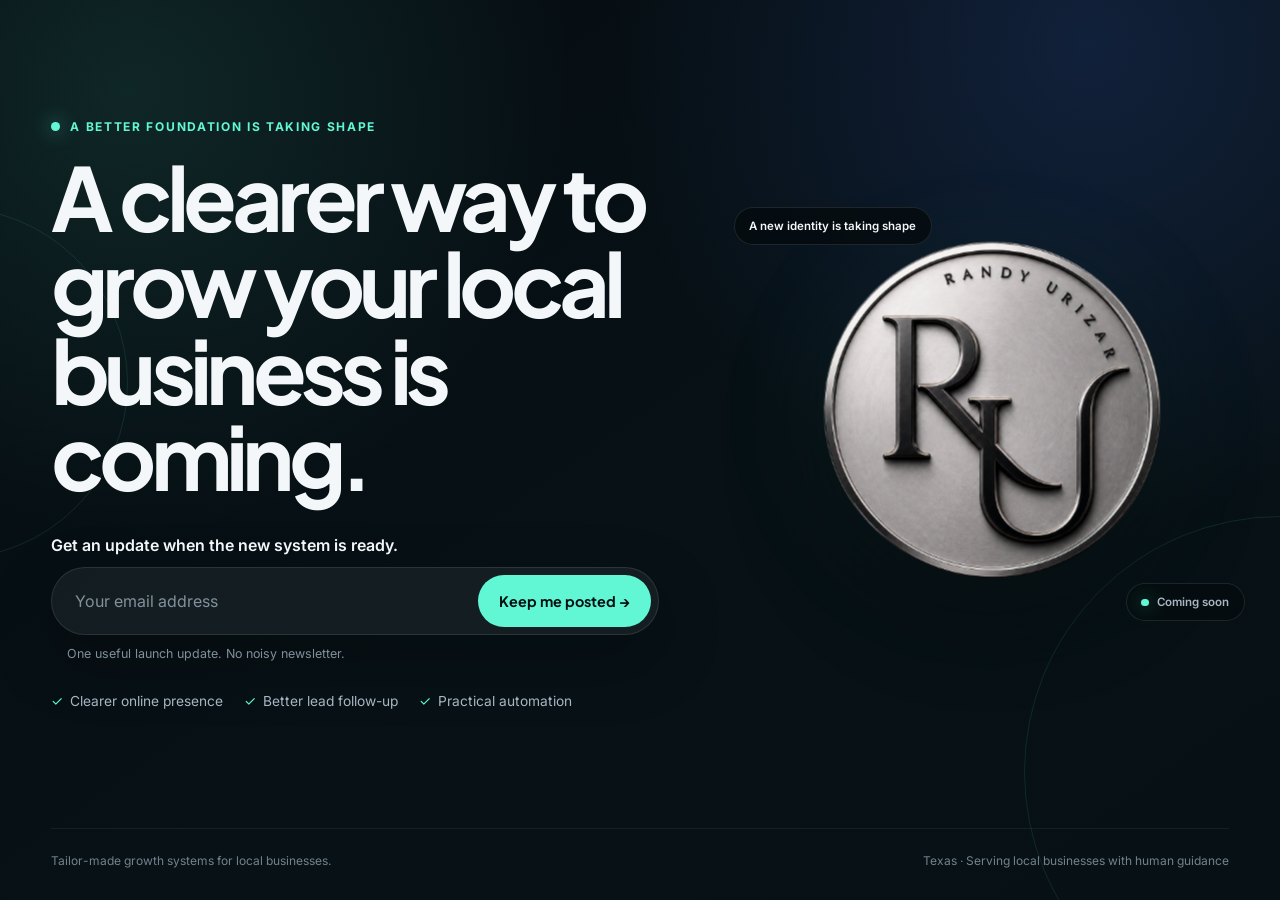
==== commit 7a403efd: "coming soon ready" ====
--- a/index.html
+++ b/index.html
@@ -37,22 +37,10 @@
       <div class="ambient ambient-one" aria-hidden="true"></div>
       <div class="ambient ambient-two" aria-hidden="true"></div>
 
-      <header class="site-header">
-        <a class="brand" href="/" aria-label="Randy Urizar Production home">
-          <img src="/assets/icons/randy-urizar-logo.png" alt="" width="48" height="48" />
-          <span>Randy Urizar Production</span>
-        </a>
-        <a class="header-contact" href="mailto:info@randyurizar.com">Contact</a>
-      </header>
-
       <section class="hero" aria-labelledby="page-title">
         <div class="hero-copy">
           <p class="eyebrow"><span aria-hidden="true"></span> A better foundation is taking shape</p>
           <h1 id="page-title">A clearer way to grow your local business is coming.</h1>
-          <p class="intro">
-            We’re building tailor-made systems that connect your website, lead capture, follow-up,
-            and everyday workflow—without adding more confusion.
-          </p>
 
           <form
             class="interest-form"
@@ -82,15 +70,17 @@
           </ul>
         </div>
 
-        <aside class="system-preview" aria-label="Preview of a guided local business growth system">
-          <div class="preview-label">Built around how your business works</div>
-          <img
-            src="/assets/images/coming-soon-growth-system.svg"
-            alt="A connected growth system linking discovery, lead capture, follow-up, and customer care"
-            width="800"
-            height="800"
-          />
-          <div class="preview-status"><span aria-hidden="true"></span> In thoughtful development</div>
+        <aside class="system-preview" aria-label="Randy Urizar Production brand mark">
+          <div class="preview-label">A new identity is taking shape</div>
+          <div class="metallic-logo-spin">
+            <img
+              src="/assets/images/randy-urizar-3d-metal-logo-transparent-v2.png"
+              alt="Three-dimensional Randy Urizar monogram in black chrome on brushed silver"
+              width="1254"
+              height="1254"
+            />
+          </div>
+          <div class="preview-status"><span aria-hidden="true"></span> Coming soon</div>
         </aside>
       </section>
 
--- a/coming-soon.css
+++ b/coming-soon.css
@@ -89,55 +89,17 @@
   height: 32rem;
 }
 
-.site-header,
 .hero,
 footer {
   width: min(100%, 1180px);
   margin-inline: auto;
 }
 
-.site-header {
-  display: flex;
-  align-items: center;
-  justify-content: space-between;
-  min-height: 6.5rem;
-}
-
-.brand {
-  display: inline-flex;
-  align-items: center;
-  gap: 0.75rem;
-  font-family: var(--font-heading);
-  font-weight: 700;
-  letter-spacing: -0.025em;
-}
-
-.brand img {
-  width: 3rem;
-  object-fit: contain;
-}
-
-.header-contact {
-  padding: 0.7rem 1rem;
-  color: var(--muted);
-  border: 1px solid var(--border);
-  border-radius: 999px;
-  font-weight: 600;
-  transition: color 180ms ease, border-color 180ms ease, transform 180ms ease;
-}
-
-.header-contact:hover,
-.header-contact:focus-visible {
-  color: var(--text);
-  border-color: rgba(98, 247, 212, 0.45);
-  transform: translateY(-2px);
-}
-
 .hero {
   display: grid;
   align-items: center;
   gap: clamp(3rem, 7vw, 7rem);
-  min-height: calc(100vh - 13rem);
+  min-height: calc(100vh - 4.5rem);
   padding: clamp(3.5rem, 8vw, 7rem) 0;
 }
 
@@ -274,26 +236,84 @@
   position: relative;
   width: min(100%, 33rem);
   justify-self: center;
-  padding: 1rem;
-  background: linear-gradient(160deg, rgba(255, 255, 255, 0.08), rgba(255, 255, 255, 0.025));
-  border: 1px solid var(--border);
-  border-radius: 2rem;
-  box-shadow: 0 2rem 6rem rgba(0, 0, 0, 0.38);
-  backdrop-filter: blur(16px);
+  padding: clamp(0.5rem, 2vw, 1.25rem);
+  perspective: 1000px;
 }
 
 .system-preview::before {
   content: "";
   position: absolute;
-  inset: 12% -7%;
+  inset: 14% 8%;
   z-index: -1;
-  background: rgba(98, 247, 212, 0.11);
-  filter: blur(4rem);
-}
-
-.system-preview img {
+  border-radius: 50%;
+  background:
+    radial-gradient(circle, rgba(126, 151, 255, 0.2), rgba(98, 247, 212, 0.08) 44%, transparent 72%);
+  filter: blur(3.5rem);
+}
+
+.metallic-logo-spin {
+  position: relative;
+  transform-origin: center;
+  transform-style: preserve-3d;
+  animation: metallicLogoSpin 18s linear infinite;
+  will-change: transform;
+}
+
+.metallic-logo-spin::before,
+.metallic-logo-spin::after {
+  content: "";
+  position: absolute;
+  inset: 0;
+  background: url("/assets/images/randy-urizar-3d-metal-logo-transparent-v2.png") center / contain no-repeat;
+  pointer-events: none;
+}
+
+.metallic-logo-spin::before {
+  filter: brightness(0.42);
+  transform: translateZ(-7px);
+}
+
+.metallic-logo-spin::after {
+  filter: brightness(0.7);
+  transform: translateZ(0);
+}
+
+.metallic-logo-spin img {
+  position: relative;
+  z-index: 1;
   width: 100%;
-  border-radius: 1.4rem;
+  filter: drop-shadow(0 2rem 3rem rgba(0, 0, 0, 0.42));
+  transform: translateZ(7px);
+}
+
+@keyframes metallicLogoSpin {
+  0% {
+    transform: rotateY(0deg) scaleX(1);
+  }
+
+  24.99% {
+    transform: rotateY(89.99deg) scaleX(1);
+  }
+
+  25% {
+    transform: rotateY(90deg) scaleX(-1);
+  }
+
+  50% {
+    transform: rotateY(180deg) scaleX(-1);
+  }
+
+  74.99% {
+    transform: rotateY(269.99deg) scaleX(-1);
+  }
+
+  75% {
+    transform: rotateY(270deg) scaleX(1);
+  }
+
+  100% {
+    transform: rotateY(360deg) scaleX(1);
+  }
 }
 
 .preview-label,
@@ -350,12 +370,59 @@
 }
 
 @media (max-width: 600px) {
-  .brand span {
-    max-width: 10rem;
-  }
-
-  .header-contact {
+  .coming-soon {
+    padding-inline: clamp(1rem, 5vw, 1.5rem);
+  }
+
+  .hero {
+    gap: 2.25rem;
+    min-height: auto;
+    padding: 1.5rem 0 3rem;
+  }
+
+  .system-preview {
+    order: -1;
+    width: min(82vw, 20rem);
+    padding: 0;
+  }
+
+  .preview-label {
     display: none;
+  }
+
+  .preview-status {
+    right: 0;
+    bottom: 0.75rem;
+  }
+
+  .eyebrow {
+    align-items: flex-start;
+    gap: 0.55rem;
+    margin-bottom: 1rem;
+    font-size: 0.68rem;
+    line-height: 1.5;
+    letter-spacing: 0.1em;
+  }
+
+  .eyebrow span {
+    flex: 0 0 auto;
+    margin-top: 0.25rem;
+  }
+
+  h1 {
+    max-width: 11ch;
+    font-size: clamp(2.35rem, 10.5vw, 2.8rem);
+    line-height: 1.02;
+    letter-spacing: -0.055em;
+  }
+
+  .interest-form {
+    margin-top: 1.75rem;
+  }
+
+  .interest-form > label {
+    margin-bottom: 0.65rem;
+    line-height: 1.45;
   }
 
   .form-row {
@@ -367,18 +434,29 @@
 
   .form-row input {
     min-height: 3rem;
-  }
-
-  .preview-label {
-    left: 1.5rem;
-  }
-
-  .preview-status {
-    right: 1.5rem;
+    padding-inline: 0.75rem;
+  }
+
+  .form-row button {
+    min-height: 3.5rem;
+  }
+
+  .form-note {
+    margin: 0.7rem 0 0;
+    line-height: 1.5;
+  }
+
+  .outcomes {
+    display: grid;
+    gap: 0.65rem;
+    margin-top: 1.5rem;
   }
 
   footer {
     flex-direction: column;
+    gap: 0.75rem;
+    padding: 1.25rem 0 1.75rem;
+    line-height: 1.5;
   }
 }
 
@@ -386,6 +464,7 @@
   *,
   *::before,
   *::after {
+    animation: none !important;
     scroll-behavior: auto !important;
     transition-duration: 0.01ms !important;
   }
